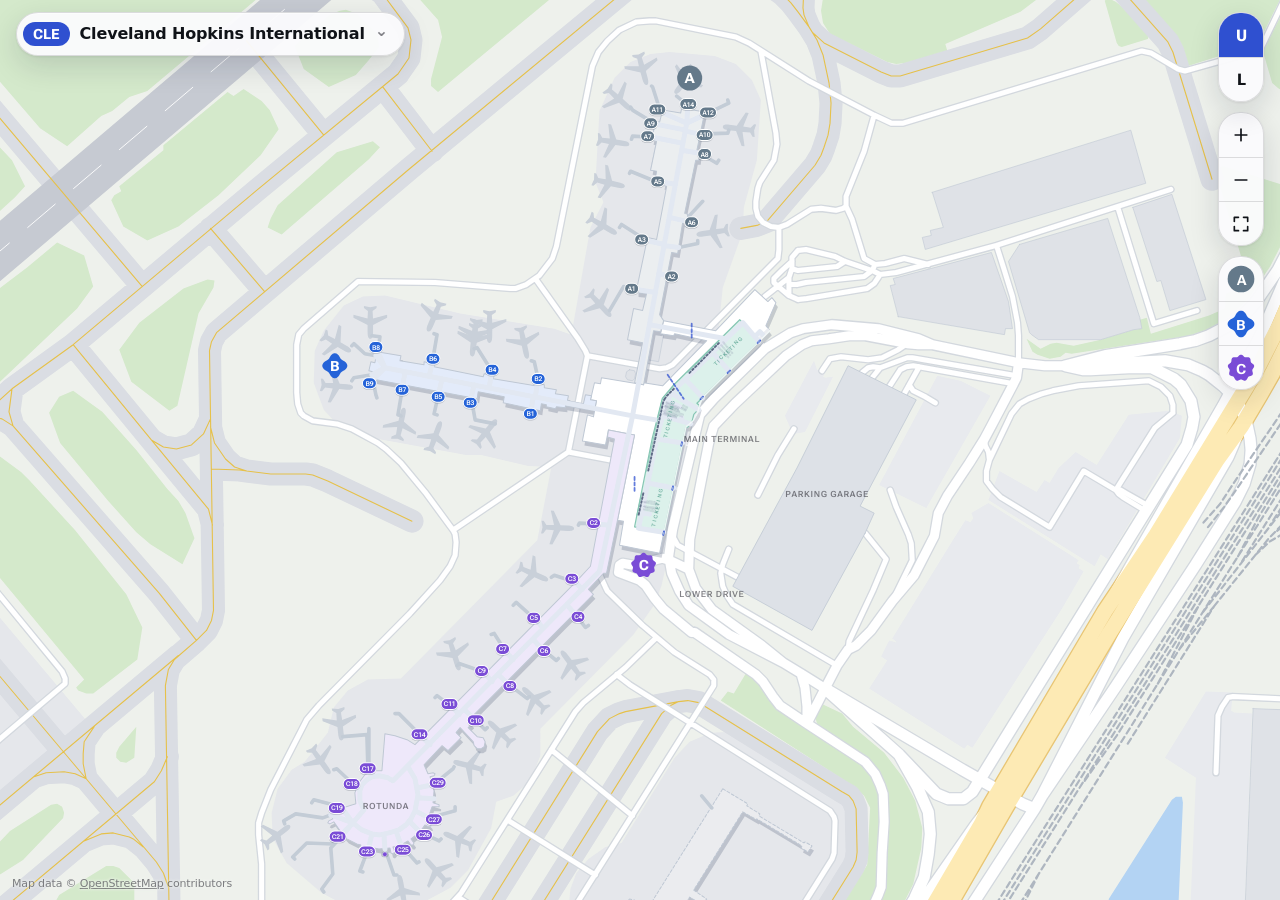
==== index.html @ a236f6bc "Clearway Map: the airport map with gate numbers only Stripped the Clearway app down to the map: base" ====
<!doctype html>
<html lang="en">
<head>
<meta charset="utf-8">
<meta name="viewport" content="width=device-width, initial-scale=1, viewport-fit=cover">
<title>Clearway Map</title>
<link rel="preconnect" href="https://fonts.googleapis.com">
<link rel="preconnect" href="https://fonts.gstatic.com" crossorigin>
<link rel="stylesheet" href="https://fonts.googleapis.com/css2?family=Roboto+Flex:opsz,wdth,wght@8..144,25..151,100..1000&display=swap">
<style>
/* Layout: a full-bleed airport map with floating glass controls. Nothing else. */
:root {
  --map: #eef1ec; --corridor: #e2e8f2; --stairs: #95a1b2; --grass: #d4e9cb; --wood: #c2ddb7; --water: #b3d3f3; --apron-pave: #e5e7eb; --taxi: #dadde3; --taxi-line: #e6c14a; --runway: #c6cad2; --runway-mark: #ffffff; --road-case: #d3d8de; --road-fill: #ffffff; --mway-case: #e8c574; --mway-fill: #fdeab4; --rail: #aeb6c0; --lot: #e8eaee; --other-bldg: #dfe2e7; --term-closed: #ebecef; --bldg: #ffffff; --bldg-edge: #bfc8d4; --road: #d6dce3; --walk: #d3d9e0; --bldg-shadow: rgba(30, 45, 80, .2); --plane: #c9d0d9; --bridge: #c3ccd6; --garage: #dde1e7; --con-tint: .13;
  --hall-up: #dcf1eb; --hall-up-edge: #86c6b4; --hall-up-text: #2f8a74; --hall-lo: #fbefd8; --hall-lo-edge: #e2ba6c; --hall-lo-text: #a8761c; --curb: #eceef2; --zebra: #ffffff; --glass: #8fb6e6; --counter: #5d6b85; --carousel: #d5dbe6; --carousel-belt: #7d8799; --door: #2f50d0;
  --glass: rgba(250, 250, 252, .96); --sheet-bg: #f7f7fa; --glass-hi: rgba(255, 255, 255, .55); --hairline: rgba(60, 60, 67, .16);
  --card: rgba(255, 255, 255, .92); --solid: #fbfbfd; --fill: rgba(118, 118, 128, .12); --fill-2: rgba(118, 118, 128, .2);
  --label: #101318; --label-2: rgba(60, 60, 67, .64); --label-3: rgba(60, 60, 67, .34);
  --shadow: 0 10px 30px rgba(16, 24, 40, .14), 0 1px 3px rgba(16, 24, 40, .08);
  --primary: #2f50d0; --on-primary: #ffffff; --primary-c: #dee3ff; --on-primary-c: #0c1a66;
  --brand: #2f50d0; --on-brand: #ffffff;
  --route: #2f50d0; --route-case: #ffffff;
  --conA: #64798a; --conB: #2563d8; --conC: #7a4cd6;
  --font-display: "Roboto Flex", "Google Sans", Roboto, system-ui, sans-serif;
  --font-text: -apple-system, BlinkMacSystemFont, "SF Pro Text", system-ui, "Roboto Flex", Roboto, "Segoe UI", sans-serif;
  --spring: cubic-bezier(.2, 1.35, .35, 1);
  --spring-slow: cubic-bezier(.25, 1.15, .4, 1);
  --safe-top: var(--sat, env(safe-area-inset-top, 0px));
  --safe-bottom: var(--sab, env(safe-area-inset-bottom, 0px));
  --safe-left: var(--sal, env(safe-area-inset-left, 0px));
  --safe-right: var(--sar, env(safe-area-inset-right, 0px));
  color-scheme: light;
}
@supports (transition-timing-function: linear(0, 1)) {
  :root {
    --spring: linear(0, .013 1%, .053 2.1%, .212 4.6%, .742 11.6%, .95 15%, 1.054 18.6%, 1.104 22.3%, 1.112 24.6%, 1.1 27.4%, 1.034 34.6%, .998 41.2%, .989 46.9%, .996 59.5%, 1.001 72.5%, 1);
    --spring-slow: linear(0, .009 1.4%, .037 2.9%, .146 6%, .53 14.1%, .793 20.5%, .953 26.9%, 1.033 33.3%, 1.059 38.9%, 1.054 44.6%, 1.012 58.3%, .997 72%, 1);
  }
}
@media (prefers-color-scheme: dark) {
  :root:not([data-theme="light"]) {
    --map: #111513; --corridor: #3d4656; --stairs: #7a8696; --grass: #172519; --wood: #1a2b1d; --water: #12263b; --apron-pave: #181b20; --taxi: #20242a; --taxi-line: #8a7323; --runway: #2a2f37; --runway-mark: #575e69; --road-case: #22272e; --road-fill: #2d333b; --mway-case: #4d4024; --mway-fill: #5e5030; --rail: #3f4650; --lot: #1b1f24; --other-bldg: #22262d; --term-closed: #1e2228; --bldg: #2f3540; --bldg-edge: #4a5262; --road: #2a3038; --walk: #3a424d; --bldg-shadow: rgba(0, 0, 0, .55); --plane: #2c333d; --bridge: #434c59; --garage: #1c2026; --con-tint: .2; --hall-up: #1d3833; --hall-up-edge: #3b7768; --hall-up-text: #79c2ae; --hall-lo: #3a3021; --hall-lo-edge: #7d6535; --hall-lo-text: #d4a656; --curb: #2a2f37; --zebra: #8e97a5; --glass: #4f74a8; --counter: #9aa7c0; --carousel: #3a4458; --carousel-belt: #8d97ab; --door: #7d97ff;
    --glass: rgba(34, 34, 38, .95); --sheet-bg: #1d1d21; --glass-hi: rgba(255, 255, 255, .07); --hairline: rgba(84, 84, 88, .55);
    --card: rgba(44, 44, 48, .88); --solid: #242428; --fill: rgba(118, 118, 128, .24); --fill-2: rgba(118, 118, 128, .34);
    --label: #f3f4f8; --label-2: rgba(235, 235, 245, .62); --label-3: rgba(235, 235, 245, .3);
    --shadow: 0 10px 30px rgba(0, 0, 0, .5), 0 1px 3px rgba(0, 0, 0, .4);
    --primary: #a9b8ff; --on-primary: #0f1f6e; --primary-c: #24358c; --on-primary-c: #e0e5ff;
    --brand: #3c5ee6; --on-brand: #ffffff;
    --route: #5b7cff; --route-case: #0c0f13;
    --conA: #93a6b4; --conB: #5f97f2; --conC: #a989ee;
    color-scheme: dark;
  }
}
:root[data-theme="dark"] {
  --map: #111513; --corridor: #3d4656; --stairs: #7a8696; --grass: #172519; --wood: #1a2b1d; --water: #12263b; --apron-pave: #181b20; --taxi: #20242a; --taxi-line: #8a7323; --runway: #2a2f37; --runway-mark: #575e69; --road-case: #22272e; --road-fill: #2d333b; --mway-case: #4d4024; --mway-fill: #5e5030; --rail: #3f4650; --lot: #1b1f24; --other-bldg: #22262d; --term-closed: #1e2228; --bldg: #2f3540; --bldg-edge: #4a5262; --road: #2a3038; --walk: #3a424d; --bldg-shadow: rgba(0, 0, 0, .55); --plane: #2c333d; --bridge: #434c59; --garage: #1c2026; --con-tint: .2; --hall-up: #1d3833; --hall-up-edge: #3b7768; --hall-up-text: #79c2ae; --hall-lo: #3a3021; --hall-lo-edge: #7d6535; --hall-lo-text: #d4a656; --curb: #2a2f37; --zebra: #8e97a5; --glass: #4f74a8; --counter: #9aa7c0; --carousel: #3a4458; --carousel-belt: #8d97ab; --door: #7d97ff;
  --glass: rgba(34, 34, 38, .95); --sheet-bg: #1d1d21; --glass-hi: rgba(255, 255, 255, .07); --hairline: rgba(84, 84, 88, .55);
  --card: rgba(44, 44, 48, .88); --solid: #242428; --fill: rgba(118, 118, 128, .24); --fill-2: rgba(118, 118, 128, .34);
  --label: #f3f4f8; --label-2: rgba(235, 235, 245, .62); --label-3: rgba(235, 235, 245, .3);
  --shadow: 0 10px 30px rgba(0, 0, 0, .5), 0 1px 3px rgba(0, 0, 0, .4);
  --primary: #a9b8ff; --on-primary: #0f1f6e; --primary-c: #24358c; --on-primary-c: #e0e5ff;
  --brand: #3c5ee6; --on-brand: #ffffff;
    --route: #5b7cff; --route-case: #0c0f13;
  --conA: #93a6b4; --conB: #5f97f2; --conC: #a989ee;
  color-scheme: dark;
}


* { box-sizing: border-box; -webkit-tap-highlight-color: transparent; }
[hidden] { display: none !important; }
html, body { height: 100%; }
body {
  margin: 0; overflow: hidden; -webkit-user-select: none; user-select: none; -webkit-touch-callout: none; background: var(--map); color: var(--label);
  font: 16px/1.35 var(--font-text); letter-spacing: -.01em; -webkit-font-smoothing: antialiased;
}
button { font: inherit; color: inherit; letter-spacing: inherit; cursor: pointer; }
:focus-visible { outline: 3px solid var(--primary); outline-offset: 2px; }
.ico { width: 20px; height: 20px; fill: none; stroke: currentColor; stroke-width: 2; stroke-linecap: round; stroke-linejoin: round; flex: none; }
.glass { background: var(--glass); box-shadow: var(--shadow), inset 0 1px 0 var(--glass-hi); border: .5px solid var(--hairline); }

/* ---------- Map ---------- */
#stage { position: fixed; inset: 0; overflow: hidden; touch-action: none; }
#base, #baseFade, svg#map { position: absolute; inset: 0; width: 100%; height: 100%; display: block; }
#baseFade { pointer-events: none; opacity: 0; }
#baseFade.out { animation: floor-fade .32s ease-out both; }
@keyframes floor-fade { from { opacity: 1; } to { opacity: 0; } }
#map.floor-in .mk { animation: mk-in .35s ease-out both; }
@keyframes mk-in { from { opacity: 0; } }
svg#map { overflow: visible; transform-origin: 0 0; will-change: transform; touch-action: none; }
#map .zs { transform-origin: 0 0; scale: var(--zs, 1); rotate: var(--zr, 0deg); }
.apron { fill: none; pointer-events: all; }
#map text { text-rendering: geometricPrecision; }
.area-lbl[data-off] { display: none; }
.map-lbl { font: 650 8.5px var(--font-display); fill: var(--label-2); letter-spacing: .08em; text-transform: uppercase; }
.con-letter { font: 800 14px var(--font-display); font-variation-settings: "wdth" 110; fill: #fff; text-anchor: middle; dominant-baseline: central; pointer-events: none; }
.mk { cursor: pointer; transition: opacity .3s ease; }
.mk .pop { transition: transform .45s var(--spring); transform-box: fill-box; transform-origin: center; }
@media (hover: hover) { #map .mk:hover .pop { transform: scale(1.3); } }
/* gate numbers: a pill in the concourse colour; pills that would overlap shrink to dots until you zoom in */
.gate .pill { stroke: var(--bldg); stroke-width: 1; }
.gate .drop { fill: rgba(20, 30, 50, .22); }
.gate text { font: 700 6.6px var(--font-display); font-variation-settings: "wdth" 85; fill: #fff; text-anchor: middle; dominant-baseline: central; pointer-events: none; transition: opacity .2s; }
.gate[data-dot] .pop { transform: scale(.42); }
.gate[data-dot] text { opacity: 0; }
.gate[data-dot] .pill { x: -5.5px; width: 11px; }
.gate[data-dot="hide"] { opacity: 0 !important; pointer-events: none; }
#map[data-floor="lo"] .gate { opacity: .35; }

/* ---------- Airport name (tap to switch airport) ---------- */
.topbar { position: fixed; z-index: 5; top: calc(var(--safe-top) + 12px); left: calc(var(--safe-left) + 16px); right: calc(var(--safe-right) + 76px); pointer-events: none; }
.topbar > * { pointer-events: auto; }
.ap-btn { display: inline-flex; max-width: 100%; height: 44px; align-items: center; gap: 10px; padding: 0 16px 0 6px; border-radius: 22px; font-weight: 650; }
.ap-btn .ap-code { flex: none; padding: 4px 10px; border-radius: 16px; background: var(--brand); color: var(--on-brand); font: 800 14px var(--font-display); font-variation-settings: "wdth" 110; }
.ap-btn .ap-name { min-width: 0; overflow: hidden; text-overflow: ellipsis; white-space: nowrap; }
.ap-btn::after { flex: none; content: "⌄"; font-weight: 800; color: var(--label-2); margin-top: -6px; }
.ap-btn:active { transform: scale(.97); }
.ap-menu { position: absolute; top: 52px; left: 0; width: min(340px, calc(100vw - 32px)); border-radius: 20px; padding: 6px 0; background: var(--solid); transform-origin: 40px 0; }
.ap-menu button { display: grid; grid-template-columns: 44px 1fr auto; gap: 12px; align-items: center; width: 100%; padding: 10px 16px; border: 0; background: none; text-align: left; }
.ap-menu button:hover, .ap-menu button:focus-visible { background: var(--fill); }
.ap-menu .code { font: 800 17px var(--font-display); font-variation-settings: "wdth" 110; color: var(--primary); }
.ap-menu .s { display: block; font-size: 13px; color: var(--label-2); }

/* ---------- Popovers ---------- */
.layers, .ap-menu { animation: pop-in .42s var(--spring) both; }
.leaving { animation: pop-out .16s ease-in both !important; pointer-events: none; }
@keyframes pop-in { from { opacity: 0; transform: scale(.9) translateY(-6px); } }
@keyframes pop-out { to { opacity: 0; transform: scale(.96) translateY(-4px); } }
.layers button, .ap-menu button { animation: row-in .38s var(--spring-slow) both; animation-delay: calc(var(--n, 0) * 22ms); }
@keyframes row-in { from { opacity: 0; transform: translateY(-5px); } }
.layers { position: fixed; z-index: 6; right: calc(var(--safe-right) + 72px); width: min(270px, calc(100% - 104px)); border-radius: 20px; padding: 6px 0; background: var(--solid); transform-origin: calc(100% + 30px) 22px; }
.layers .lh { padding: 8px 16px 4px; font-size: 13px; font-weight: 600; color: var(--label-2); }
.layers button { display: flex; align-items: center; gap: 12px; width: 100%; padding: 8px 16px; border: 0; background: none; text-align: left; font-weight: 600; }
.layers button:hover { background: var(--fill); }
.con-menu { max-height: 70vh; overflow: auto; }
.con-menu button .badge { width: 26px; height: 26px; }
.con-menu button .s { margin-left: auto; font-size: 13px; font-weight: 500; color: var(--label-2); }
.badge text { font: 800 11px var(--font-display); fill: #fff; text-anchor: middle; dominant-baseline: central; }
#conBtn .ico { width: 22px; height: 22px; }
@media (pointer: coarse) { .fine-only { display: none !important; } }

/* ---------- Floors ---------- */
.floor { position: relative; }
.floor::before { content: ""; position: absolute; left: 0; right: 0; top: 0; height: 44px; background: var(--brand);
  transform: translateY(calc(var(--i, 0) * 100%)); transition: transform .45s var(--spring); }
.floor button { position: relative; font: 800 16px var(--font-display); color: var(--label-2); transition: color .25s, transform .35s var(--spring); }
.floor button[aria-pressed="true"] { color: var(--on-brand); }
.floor button:active { transform: scale(.88); }
.toast-bar { position: fixed; z-index: 5; left: 50%; translate: -50% 0; top: calc(var(--safe-top) + 64px); max-width: calc(100% - 32px); padding: 10px 16px; border-radius: 18px; font-size: 14px; font-weight: 600; animation: pop-in .42s var(--spring) both; transform-origin: 50% 0; }

/* ---------- Scale bar (shows while zooming) ---------- */
.scalebar {
  position: fixed; z-index: 4; left: calc(var(--safe-left) + 18px); bottom: calc(var(--safe-bottom) + 34px);
  display: flex; flex-direction: column; gap: 2px; pointer-events: none;
  font: 700 11px var(--font-text); color: var(--label); opacity: 0; transition: opacity .35s ease;
  text-shadow: 0 0 3px var(--map), 0 0 3px var(--map);
}
.scalebar.show { opacity: 1; transition-duration: .1s; }
.scalebar .bar { height: 5px; border: 2px solid var(--label); border-top: 0; border-radius: 0 0 2px 2px; box-shadow: 0 1px 0 var(--map); transition: width .15s; }
.attrib { position: fixed; z-index: 4; left: calc(var(--safe-left) + 12px); bottom: calc(var(--safe-bottom) + 8px); margin: 0; font-size: 11px; color: var(--label-2); text-shadow: 0 0 3px var(--map), 0 0 3px var(--map); }
.attrib a { color: inherit; }

/* ---------- Map controls (right capsules) ---------- */
.controls { position: fixed; z-index: 4; right: calc(var(--safe-right) + 16px); top: calc(var(--safe-top) + 12px); display: flex; flex-direction: column; gap: 10px; }
.cap { display: flex; flex-direction: column; border-radius: 22px; overflow: hidden; }
.cap button { width: 44px; height: 44px; border: 0; background: none; display: grid; place-items: center; color: var(--label); transition: transform .35s var(--spring); }
.cap button:active { transform: scale(.86); }
.cap button + button { border-top: .5px solid var(--hairline); }
.cap .shape-btn svg { width: 28px; height: 28px; }
/* compass: appears once the map is turned; tap to put north back up */
.compass { position: absolute; top: 0; right: calc(100% + 10px); width: 44px; height: 44px; border-radius: 50%; padding: 0;
  display: grid; place-items: center; color: var(--label); transition: transform .35s var(--spring); }
.compass:not([hidden]):not(.leaving) { animation: compass-in .5s var(--spring) both; }
@keyframes compass-in { from { opacity: 0; transform: scale(.5) rotate(-40deg); } }
.compass:active { transform: scale(.86); }
.compass svg { width: 40px; height: 40px; overflow: visible; }
.compass .ticks { stroke: var(--label-3); stroke-width: 1.3; stroke-linecap: round; }
.compass .tip { fill: #e5484d; }
.compass .n { fill: #e5484d; font: 800 13.5px/1 var(--font-display); text-anchor: middle; dominant-baseline: middle; }
.compass .s { fill: var(--label-3); }
@media (prefers-reduced-motion: reduce) {
  *, *::before, *::after { transition-duration: .01ms !important; animation: none !important; }
}
</style>
</head>
<body>
<svg width="0" height="0" style="position:absolute" aria-hidden="true">
  <symbol id="i-plus" viewBox="0 0 24 24"><path d="M12 5v14M5 12h14"/></symbol>
  <symbol id="i-minus" viewBox="0 0 24 24"><path d="M5 12h14"/></symbol>
  <symbol id="i-fit" viewBox="0 0 24 24"><path d="M4 9V4h5M20 9V4h-5M4 15v5h5M20 15v5h-5"/></symbol>
  <symbol id="i-check" viewBox="0 0 24 24"><path d="M5 12.5l4.5 4.5L19 7.5"/></symbol>
  <symbol id="i-gate" viewBox="0 0 24 24"><path d="M3 15.5l8-2.5V6a1.5 1.5 0 0 1 3 0v7l8 2.5M11 13v5l-2.5 2h7L13 18v-5"/></symbol>
</svg>

<div id="stage">
<canvas id="base" aria-hidden="true"></canvas>
<canvas id="baseFade" aria-hidden="true"></canvas>
<svg id="map" role="img" aria-label="Airport map">
  <g id="world">
    <rect x="-3000" y="-3000" width="7000" height="7000" class="apron"/>
  </g>
</svg>
</div>

<div class="topbar">
  <button class="ap-btn glass" id="apBtn" aria-haspopup="menu" aria-expanded="false"><span class="ap-code" id="apCode"></span><span class="ap-name" id="apName"></span></button>
  <div class="ap-menu glass" id="apMenu" role="menu" hidden></div>
</div>
<div class="toast-bar glass" id="toast" role="status" aria-live="polite" hidden></div>
<div class="scalebar" id="scalebar" aria-hidden="true"><span class="txt"></span><span class="bar"></span></div>
<p class="attrib">Map data © <a href="https://www.openstreetmap.org/copyright" target="_blank" rel="noopener">OpenStreetMap</a> contributors</p>

<div class="controls">
  <button id="compass" class="compass glass" aria-label="Turn the map north up" hidden><svg viewBox="-22 -22 44 44" aria-hidden="true"><g class="dial"><g class="ticks"><path d="M8.50 -14.72L7.30 -12.64"/><path d="M14.72 -8.50L12.64 -7.30"/><path d="M17.00 -0.00L13.80 -0.00"/><path d="M14.72 8.50L12.64 7.30"/><path d="M8.50 14.72L7.30 12.64"/><path d="M0.00 17.00L0.00 13.80"/><path d="M-8.50 14.72L-7.30 12.64"/><path d="M-14.72 8.50L-12.64 7.30"/><path d="M-17.00 0.00L-13.80 0.00"/><path d="M-14.72 -8.50L-12.64 -7.30"/><path d="M-8.50 -14.72L-7.30 -12.64"/></g><path class="tip" d="M0 -20.6L3.4 -15.2H-3.4Z"/><text class="n" y="-2.6">N</text><path class="s" d="M0 20.6L3.4 15.2H-3.4Z"/></g></svg></button>
  <div class="cap glass floor" id="floorCap" role="group" aria-label="Floor">
    <button data-floor="up" aria-pressed="true">U</button>
    <button data-floor="lo" aria-pressed="false">L</button>
  </div>
  <div class="cap glass">
    <button id="zin" class="fine-only" aria-label="Zoom in"><svg class="ico"><use href="#i-plus"/></svg></button>
    <button id="zout" class="fine-only" aria-label="Zoom out"><svg class="ico"><use href="#i-minus"/></svg></button>
    <button id="zfit" aria-label="Show whole airport"><svg class="ico"><use href="#i-fit"/></svg></button>
  </div>
  <div class="cap glass" id="conCap"></div>
</div>
<div class="layers glass con-menu" id="conMenu" role="menu" aria-label="Concourses" hidden></div>

<script>
(() => {
const $ = s => document.querySelector(s);
const NS = 'http://www.w3.org/2000/svg';
// Airport packs register themselves here (see airports/*/airport.js); the last one picked is remembered
const AIRPORTS = {};
const ACTIVE_AIRPORT = (() => { try { return localStorage.getItem('cw.airport') || 'CLE'; } catch (e) { return 'CLE'; } })();
/* ---- airport: atl (map data © OpenStreetMap contributors, ODbL) ---- */
const BASEMAP_ATL = {"grass":"M-1326 -764L-1279 -766L-1129 -768L-1085 -766L-1031 -786L-1018 -786L-1013 -776L-998 -710L-1109 -708L-1109 -640L-1000 -642L-1000 -554L-1008 -532L-1025 -522L-1137 -505L-1156 -504L-1190 -522L-1213 -539L-1238 -560L-1255 -572L-1278 -580L-1338 -583L-1380 -589L-1393 -600L-1417 -640L-1420 -695L-1387 -747L-1376 -754L-1363 -759L-1339 -758L-1326 -764ZM-1255 563L-1197 563L-1185 570L-1183 580L-1184 615L-1192 626L-1208 631L-1275 629L-1288 624L-1296 608L-1293 591L-1287 580L-1278 572L-1255 563ZM-1217 504L-1228 489L-1240 482L-1255 480L-1272 482L-1284 495L-1295 511L-1266 515L-1214 516L-1217 504ZM-1549 476L-1364 475L-1348 484L-1345 490L-1349 500L-1366 507L-1412 516L-1545 516L-1565 506L-1568 486L-1559 479L-1549 476ZM-1638 475L-1777 475L-1783 478L-1788 483L-1791 490L-1792 497L-1790 502L-1787 508L-1783 512L-1774 515L-1666 516L-1637 515L-1631 513L-1625 510L-1621 506L-1618 496L-1619 488L-1623 481L-1628 478L-1638 475ZM-1812 572L-1708 561L-1648 568L-1626 577L-1617 596L-1617 615L-1636 626L-1665 631L-1819 629L-1835 622L-1836 592L-1828 581L-1812 572ZM-1541 565L-1380 563L-1357 575L-1343 597L-1343 609L-1356 621L-1366 628L-1536 630L-1558 623L-1563 607L-1565 589L-1561 579L-1541 565ZM-1291 -512L-1299 -520L-1372 -519L-1388 -520L-1403 -524L-1417 -529L-1436 -542L-1449 -560L-1483 -621L-1495 -659L-1496 -676L-1495 -694L-1491 -712L-1480 -737L-1424 -832L-1381 -888L-1327 -994L-1306 -1023L-1109 -1152L-1074 -1164L-893 -1222L-874 -1226L-631 -1243L-616 -1240L-594 -1230L-576 -1216L-550 -1177L-537 -1167L-511 -1155L-426 -1152L-423 -1148L-425 -1139L-435 -1131L-456 -1126L-495 -1126L-534 -1136L-556 -1153L-594 -1175L-627 -1184L-644 -1186L-933 -1184L-965 -1176L-999 -1159L-1033 -1126L-1051 -1093L-1059 -1065L-1060 -1011L-1170 -1011L-1172 -945L-1058 -945L-1059 -851L-1061 -841L-1078 -829L-1099 -821L-1159 -813L-1191 -812L-1352 -812L-1391 -807L-1409 -798L-1426 -781L-1462 -730L-1470 -711L-1473 -690L-1472 -643L-1464 -620L-1442 -584L-1420 -553L-1406 -544L-1386 -537L-1299 -530L-1288 -527L-1284 -521L-1281 -514L-1291 -512ZM-1889 701L-2001 701L-2001 626L-1890 625L-1890 496L-1892 491L-1895 489L-1903 488L-1949 494L-2011 510L-2036 515L-2049 516L-2248 516L-2295 521L-2303 526L-2307 529L-2309 534L-2310 538L-2314 574L-2315 741L-2308 790L-2304 796L-2298 800L-2293 802L-2255 805L-2157 804L-1994 763L-1969 762L-1939 764L-1924 763L-1906 760L-1896 757L-1891 750L-1890 746L-1889 701ZM-2123 877L-2122 875L-2121 858L-2125 844L-2128 842L-2157 848L-2297 849L-2306 848L-2324 840L-2334 833L-2347 819L-2356 799L-2357 790L-2358 544L-2355 522L-2347 504L-2340 495L-2325 483L-2315 478L-2293 473L-2041 472L-1861 430L-1817 424L-1776 425L-1765 405L-1810 405L-1835 408L-2014 450L-2034 453L-2080 457L-2172 457L-2199 456L-2290 456L-2304 457L-2315 460L-2334 468L-2342 474L-2356 487L-2370 509L-2374 523L-2376 539L-2376 783L-2374 801L-2371 812L-2368 820L-2362 831L-2355 841L-2347 849L-2337 856L-2326 862L-2313 867L-2302 869L-2222 877L-2199 886L-2186 898L-2176 890L-2158 878L-2143 875L-2123 877ZM-1776 425L-1765 405L-1294 406L-1281 404L-1285 411L-1296 420L-1313 424L-1776 425ZM-1496 -619L-1505 -652L-1507 -660L-1507 -680L-1509 -684L-1513 -685L-1540 -686L-1544 -687L-1549 -689L-1552 -693L-1555 -702L-1561 -730L-1562 -748L-1561 -763L-1555 -779L-1550 -783L-1541 -787L-1534 -787L-1524 -783L-1483 -761L-1480 -761L-1465 -784L-1465 -791L-1466 -793L-1470 -796L-1476 -795L-1479 -790L-1479 -782L-1482 -781L-1485 -802L-1480 -803L-1478 -799L-1469 -800L-1463 -798L-1459 -798L-1386 -924L-1366 -953L-1358 -963L-1333 -1005L-1318 -1024L-1299 -1042L-1121 -1157L-1123 -1162L-1160 -1144L-1163 -1142L-1163 -1141L-1206 -1116L-1296 -1054L-1453 -958L-1483 -934L-1499 -918L-1527 -882L-1544 -855L-1555 -830L-1567 -790L-1571 -761L-1571 -737L-1569 -722L-1561 -693L-1551 -670L-1539 -649L-1505 -610L-1504 -612L-1505 -613L-1496 -619ZM-846 -640L-897 -550L-906 -548L-927 -550L-936 -556L-948 -573L-949 -591L-945 -616L-941 -628L-932 -636L-923 -639L-912 -640L-846 -640ZM-772 -640L-440 -639L-434 -637L-436 -632L-550 -568L-574 -558L-607 -551L-640 -548L-784 -547L-795 -551L-804 -560L-812 -572L-814 -583L-807 -600L-786 -635L-778 -639L-772 -640ZM-827 -405L-698 -404L-678 -395L-672 -390L-667 -379L-722 -377L-849 -377L-848 -383L-845 -388L-839 -395L-827 -405ZM-580 -457L-333 -457L-329 -463L-332 -471L-347 -493L-356 -495L-552 -496L-559 -494L-576 -483L-581 -474L-582 -469L-580 -457ZM-521 -405L-392 -405L-382 -402L-360 -383L-362 -377L-535 -378L-545 -381L-535 -396L-521 -405ZM-969 398L-1157 395L-1150 407L-1142 417L-1131 421L-1000 424L-988 418L-969 398ZM-851 395L-665 397L-674 411L-689 421L-709 426L-821 425L-838 420L-845 408L-851 395ZM-883 476L-689 476L-653 481L-644 488L-640 494L-645 504L-653 507L-737 516L-831 517L-875 509L-886 494L-883 476ZM-1161 474L-950 474L-942 476L-942 485L-943 493L-950 508L-960 513L-977 518L-1117 515L-1148 508L-1168 485L-1161 474ZM-745 562L-624 565L-542 575L-535 582L-526 617L-533 627L-736 631L-751 615L-755 599L-757 579L-745 562ZM-1116 566L-815 566L-810 567L-806 571L-801 578L-800 613L-804 621L-813 625L-1123 625L-1133 621L-1138 612L-1138 579L-1134 572L-1130 568L-1116 566ZM-545 396L-367 394L-365 399L-373 412L-381 418L-391 421L-464 423L-507 423L-526 421L-535 416L-542 408L-545 396ZM-569 485L-564 483L-554 483L-545 484L-539 488L-535 494L-536 501L-540 505L-548 507L-560 507L-568 505L-572 502L-575 496L-573 489L-569 485ZM-1049 -464L-1016 -459L-1012 -457L-1010 -454L-1012 -450L-1049 -432L-1096 -425L-1137 -431L-1140 -432L-1142 -434L-1142 -436L-1140 -439L-1103 -456L-1062 -463L-1049 -464ZM-1136 -365L-1073 -365L-1051 -369L-1013 -374L-986 -376L-988 -379L-992 -383L-1005 -386L-1121 -369L-1132 -367L-1136 -365ZM-770 -495L-688 -495L-663 -492L-647 -487L-643 -484L-637 -475L-635 -459L-637 -456L-640 -455L-814 -456L-854 -470L-858 -474L-856 -479L-810 -495L-770 -495ZM-121 -638L-196 -640L-263 -637L-297 -630L-343 -616L-383 -600L-413 -584L-421 -577L-423 -565L-420 -556L-411 -549L-402 -546L-121 -547L-87 -560L-82 -566L-84 -580L-103 -625L-111 -635L-121 -638ZM-38 -639L161 -639L173 -638L175 -635L173 -632L69 -571L27 -556L4 -552L0 -553L-8 -559L-21 -578L-45 -625L-49 -635L-46 -638L-38 -639ZM-246 -496L-93 -497L-72 -493L-57 -489L-39 -481L-39 -473L-47 -468L-66 -461L-82 -459L-275 -457L-277 -465L-275 -474L-265 -489L-246 -496ZM-243 -376L-60 -375L-60 -381L-64 -389L-78 -402L-90 -406L-212 -405L-221 -404L-230 -400L-240 -384L-243 -376ZM94 -495L330 -495L353 -491L360 -489L367 -485L369 -481L367 -476L358 -473L284 -463L151 -462L151 -465L145 -465L145 -463L101 -465L101 -468L94 -469L94 -466L81 -468L62 -472L47 -479L46 -481L47 -482L58 -488L80 -493L94 -495ZM371 -635L375 -628L376 -612L376 -565L374 -558L371 -554L362 -549L357 -548L202 -549L196 -551L192 -554L186 -562L186 -573L192 -582L216 -596L250 -611L270 -618L319 -632L358 -639L366 -638L371 -635ZM-420 476L-340 476L-329 479L-329 495L-340 509L-348 515L-361 519L-398 519L-457 509L-464 504L-467 496L-464 488L-461 485L-420 476ZM-60 395L-242 394L-238 408L-232 415L-221 422L-207 424L-82 423L-65 408L-61 401L-60 395ZM-270 474L-28 476L-22 484L-27 496L-40 513L-58 517L-252 517L-268 507L-274 493L-270 474ZM-124 567L-116 570L-104 582L-98 597L-97 605L-98 612L-102 619L-107 624L-169 624L-213 614L-234 608L-266 596L-305 572L-307 568L-305 565L-124 567ZM-15 565L224 561L216 571L144 602L42 624L-4 630L-32 629L-43 616L-46 593L-34 578L-15 565ZM233 624L454 624L460 622L465 616L467 606L467 600L466 595L460 581L451 572L444 567L425 565L408 565L363 568L339 571L310 581L233 624ZM33 488L46 486L252 486L261 487L283 492L294 496L295 499L292 506L289 508L224 517L51 517L45 514L34 503L28 492L29 490L33 488ZM65 415L298 415L294 424L291 427L286 429L262 433L244 434L129 435L75 429L69 423L65 415ZM-447 572L-415 570L-403 571L-317 623L-455 629L-470 620L-472 607L-466 583L-460 574L-447 572ZM72 -398L77 -409L159 -417L361 -419L375 -418L439 -411L441 -407L444 -391L444 -259L443 -244L437 -247L434 -253L427 -301L427 -392L276 -392L265 -398L252 -400L78 -399L77 -398L72 -398ZM450 -640L466 -629L468 -614L468 -565L462 -555L449 -547L441 -550L430 -558L429 -625L434 -633L440 -639L450 -640ZM538 -640L916 -638L980 -629L1059 -604L1099 -580L1100 -567L1087 -554L976 -543L598 -548L561 -552L537 -566L524 -593L519 -618L523 -635L538 -640ZM1058 -490L1070 -495L1092 -500L1762 -496L1796 -488L1808 -479L1796 -463L1796 -446L1119 -445L1118 -454L1087 -458L1081 -460L1062 -479L1058 -486L1058 -490ZM623 -467L615 -467L609 -461L606 -450L603 -419L601 -305L598 -273L585 -228L547 -181L524 -156L517 -134L514 -56L515 -28L514 91L517 110L532 114L539 114L537 16L522 13L525 -6L530 -10L528 -28L542 -66L538 -133L580 -194L616 -217L630 -232L633 -299L631 -465L623 -467ZM880 566L669 565L659 587L685 628L888 629L903 617L906 600L898 579L880 566ZM401 486L429 487L460 494L464 497L465 499L462 504L456 508L431 516L393 517L372 509L364 505L361 502L361 499L367 494L401 486ZM554 568L574 567L579 567L585 571L609 611L609 616L604 622L602 624L566 624L563 622L550 602L543 587L542 580L544 573L549 569L554 568ZM984 568L1030 568L1042 571L1051 578L1056 589L1059 600L1060 611L1058 617L1052 624L1029 629L966 627L960 624L958 614L959 595L961 585L969 577L975 572L984 568ZM659 483L789 485L845 492L872 497L846 508L793 517L686 515L667 509L644 490L659 483ZM982 491L1031 484L1227 484L1316 497L1305 506L1251 515L1030 519L953 500L982 491ZM524 384L547 384L550 386L550 399L544 423L543 425L539 426L534 424L531 421L524 384ZM839 412L614 412L615 416L620 423L630 425L693 432L716 434L748 433L818 426L837 421L839 418L839 412ZM457 -76L456 -98L462 -91L464 -76L457 -76ZM465 -55L467 48L464 48L464 56L467 56L465 94L457 90L458 -53L456 -54L465 -55ZM359 412L361 422L363 425L368 429L398 433L414 434L428 433L458 429L462 426L467 421L468 413L463 413L463 412L359 412ZM371 396L377 400L445 400L454 389L470 390L469 402L464 403L375 404L368 398L368 396L371 396Z","wood":"M-1960 -417L-1942 -412L-1914 -408L-1901 -404L-1905 -393L-1919 -378L-1929 -364L-1935 -364L-1950 -395L-1963 -411L-1960 -417ZM-2011 -467L-1933 -567L-1921 -578L-1902 -586L-1876 -587L-1853 -583L-1839 -574L-1824 -558L-1816 -534L-1815 -507L-1823 -488L-1842 -465L-1864 -449L-1889 -444L-1920 -441L-1941 -441L-2011 -467ZM-1420 125L-1406 113L-1401 117L-1394 127L-1389 140L-1388 153L-1389 157L-1390 158L-1394 157L-1396 150L-1404 139L-1408 134L-1420 125ZM-1667 -782L-1643 -789L-1614 -788L-1599 -784L-1596 -771L-1610 -712L-1628 -628L-1638 -623L-1648 -629L-1660 -649L-1667 -693L-1670 -763L-1667 -782ZM-1840 -419L-1815 -451L-1787 -483L-1774 -494L-1763 -494L-1759 -487L-1761 -481L-1793 -440L-1830 -396L-1837 -389L-1847 -395L-1840 -419Z","water":"M804 -436L803 -429L801 -426L796 -423L792 -422L786 -425L782 -430L781 -433L783 -440L786 -443L791 -445L796 -445L800 -443L804 -436ZM827 -436L832 -432L833 -429L832 -422L827 -418L820 -418L815 -422L813 -424L814 -431L815 -434L821 -437L827 -436ZM824 -414L830 -411L832 -408L833 -402L829 -396L823 -394L817 -396L814 -399L813 -405L814 -408L818 -412L824 -414ZM757 -387L761 -380L758 -372L751 -368L746 -368L741 -371L738 -375L737 -380L739 -385L741 -388L746 -390L749 -391L753 -390L757 -387ZM838 -395L843 -390L842 -383L837 -379L831 -380L827 -385L828 -391L834 -395L838 -395ZM839 -370L843 -368L845 -363L843 -358L837 -357L834 -359L832 -365L835 -369L839 -370ZM842 -354L845 -351L844 -345L841 -343L835 -343L832 -348L833 -352L838 -355L842 -354ZM853 -431L858 -427L859 -425L858 -419L854 -415L849 -415L844 -418L842 -422L843 -425L846 -429L848 -431L853 -431ZM843 -446L848 -443L849 -439L849 -436L846 -431L840 -430L835 -432L833 -436L833 -439L834 -442L837 -445L843 -446ZM865 -444L869 -440L868 -435L867 -432L861 -430L855 -432L852 -437L853 -442L858 -446L862 -446L865 -444Z","apron":"M-1068 -344L-1067 -366L-1073 -365L-1136 -365L-1136 -356L-1220 -355L-1219 -429L-1226 -474L-1263 -473L-1278 -475L-1315 -497L-1332 -503L-1395 -504L-1470 -523L-1470 -483L-1473 -455L-1473 -427L-1473 -415L-1470 -409L-1461 -405L-1423 -405L-1402 -401L-1402 -405L-1355 -405L-1355 -122L-1353 -121L-1353 -26L-1328 -26L-1328 -17L-1307 -17L-1307 -4L-1320 -4L-1331 -1L-1345 15L-1353 15L-1353 376L-1366 376L-1366 379L-1376 379L-1375 385L-1373 388L-1367 393L-1360 396L-1295 395L-1281 404L-1242 403L-1220 400L-1201 395L-1186 394L-1087 396L-1087 351L-1078 351L-1078 16L-1081 15L-1081 1L-1112 -1L-1120 -8L-1120 -27L-1112 -34L-1101 -34L-1101 -38L-1093 -38L-1093 -52L-1081 -52L-1081 -54L-1078 -54L-1078 -191L-1086 -191L-1086 -205L-1078 -205L-1078 -344L-1068 -344ZM-1050 -322L-1059 -322L-1059 -344L-1068 -344L-1067 -366L-1051 -369L-1004 -375L-991 -376L-986 -376L-986 -374L-849 -374L-849 -377L-760 -377L-760 -345L-775 -345L-775 -223L-782 -222L-782 -173L-775 -173L-775 -113L-783 -113L-782 -85L-775 -85L-775 -58L-788 -58L-788 -30L-784 -30L-788 -28L-775 -28L-775 -24L-790 -23L-790 -18L-808 -19L-817 -7L-817 6L-808 18L-775 18L-775 159L-784 158L-784 167L-775 167L-775 198L-782 198L-782 213L-775 213L-775 330L-766 330L-766 351L-775 351L-776 352L-776 359L-758 359L-758 396L-851 395L-851 393L-973 393L-973 398L-1031 397L-1032 351L-1050 351L-1051 147L-1050 147L-1050 153L-1042 153L-1042 145L-1051 145L-1052 -6L-1016 -6L-1008 -14L-1008 -31L-1016 -38L-1028 -38L-1028 -35L-1029 -35L-1029 -36L-1050 -36L-1050 -322ZM-758 359L-758 396L-665 397L-662 393L-559 393L-545 396L-454 395L-454 322L-469 322L-469 59L-472 59L-471 44L-469 44L-469 28L-477 28L-477 5L-469 5L-469 -6L-511 -6L-513 -10L-516 -10L-523 -23L-508 -26L-508 -31L-496 -33L-496 -36L-484 -39L-484 -40L-479 -40L-479 -73L-469 -73L-469 -127L-474 -127L-474 -134L-476 -134L-476 -162L-469 -162L-469 -256L-479 -264L-479 -286L-470 -293L-460 -293L-460 -297L-457 -301L-457 -303L-455 -303L-455 -378L-546 -378L-547 -375L-666 -375L-667 -379L-760 -377L-760 -345L-747 -344L-747 -242L-740 -242L-740 -228L-747 -228L-747 -172L-740 -172L-740 -133L-747 -133L-747 -89L-740 -89L-740 -75L-747 -75L-747 -56L-743 -58L-731 -58L-731 -30L-743 -30L-741 -27L-747 -27L-747 -16L-711 -16L-705 -10L-705 7L-716 20L-747 20L-747 23L-745 23L-745 25L-745 38L-747 38L-747 351L-742 351L-742 358L-758 359ZM-455 -303L-455 -378L-362 -377L-362 -375L-244 -375L-243 -376L-151 -376L-149 -301L-160 -301L-160 -226L-163 -226L-163 -212L-160 -213L-160 -163L-161 -66L-163 -66L-163 -52L-161 -52L-161 -44L-166 -44L-166 -38L-169 -38L-180 -33L-180 -31L-201 -31L-201 -16L-203 -16L-203 -6L-192 -6L-192 1L-176 8L-176 11L-163 11L-163 15L-160 15L-161 166L-165 166L-165 220L-160 220L-160 244L-165 244L-165 270L-160 270L-161 337L-150 337L-151 394L-352 393L-454 395L-454 322L-441 322L-440 314L-441 9L-434 9L-431 6L-431 -5L-437 -5L-437 -3L-441 -3L-441 -10L-397 -11L-394 -15L-392 -15L-383 -31L-420 -39L-420 -44L-441 -44L-441 -88L-433 -88L-433 -104L-441 -104L-441 -138L-434 -138L-434 -169L-436 -169L-436 -186L-441 -186L-441 -227L-439 -227L-439 -242L-441 -242L-441 -257L-432 -264L-432 -285L-441 -293L-451 -293L-450 -297L-454 -300L-454 -303L-455 -303ZM-149 -301L-151 -376L62 -375L62 -393L78 -393L78 -399L189 -400L189 -341L164 -341L164 -47L156 -47L156 -38L148 -38L125 -25L125 -20L85 -20L85 31L125 31L125 36L148 52L164 52L164 382L181 382L181 415L65 415L65 414L54 414L54 411L32 409L-34 393L-59 393L-60 395L-151 394L-150 337L-141 337L-141 272L-136 272L-136 241L-141 241L-141 191L-139 191L-138 176L-141 176L-141 88L-136 88L-136 54L-141 54L-141 14L-135 14L-135 1L-131 1L-131 10L-124 10L-124 2L-105 -12L-99 -12L-98 -16L-102 -16L-102 -26L-110 -26L-110 -31L-118 -31L-118 -37L-131 -37L-131 -40L-135 -40L-135 -44L-141 -44L-141 -137L-137 -137L-137 -146L-141 -146L-141 -281L-136 -280L-136 -301L-149 -301ZM440 24L393 24L393 26L383 26L383 24L334 24L334 27L324 27L325 24L312 24L312 45L250 45L250 55L235 55L235 118L199 118L198 382L181 382L181 415L298 415L298 411L347 411L359 412L368 396L371 396L377 400L445 400L445 98L449 87L445 80L445 24L440 24ZM234 -115L201 -116L198 -341L189 -341L189 -400L258 -399L265 -398L276 -392L427 -392L427 -301L434 -253L437 -247L443 -244L443 -110L446 -110L445 -30L435 -30L435 -35L427 -35L427 -13L415 -13L415 -10L385 -11L385 -13L377 -13L377 -11L312 -11L312 -31L273 -31L273 -37L265 -37L265 -31L250 -31L250 -41L234 -41L234 -115ZM692 22L708 20L707 -48L669 -48L662 -55L586 -55L559 -29L550 -29L550 53L547 54L545 166L538 202L538 384L547 384L550 386L550 399L547 410L603 410L614 412L690 412L689 402L729 402L729 357L721 357L721 351L718 351L718 347L708 347L708 69L692 60L692 22ZM1959 -446L1959 -257L1794 -257L1782 -249L1782 -194L1731 -194L1731 -316L1239 -317L1197 -319L1197 -348L1015 -348L1023 -448L1119 -445L1959 -446ZM898 65L898 59L830 59L830 74L809 74L808 82L807 85L804 85L805 92L797 114L793 114L793 120L788 120L788 127L781 127L781 158L770 158L770 165L758 165L758 195L755 195L756 226L745 226L744 241L746 241L744 347L737 347L737 357L729 357L729 412L839 412L840 410L982 410L983 194L977 164L976 59L942 59L942 61L939 61L939 65L898 65Z","taxiway":"M1879 592L1878 580L1876 574L1871 567L1861 555L1851 548L1845 544L1835 541L1824 541L-1803 541L-1811 541L-1825 545L-1831 548L-1845 559L-1856 574L-1859 581L-1862 593L-1864 606L-1862 613L-1856 630L-1844 646L-1836 653L-1823 662M-1549 449L-1560 451L-1572 457L-1582 466L-1589 477L-1592 484L-1592 493L-1592 541M-1319 541L-1319 725L-1317 737L-1313 748L-1309 755L-1296 772L-1288 777L-1278 781L-1262 784M-1592 541L-1592 607L-1587 626L-1582 635L-1574 646L-1561 654L-1540 662M-1196 -500L-1270 -550L-1282 -556L-1292 -558L-1380 -559L-1393 -562L-1407 -571L-1414 -580L-1444 -630L-1450 -644L-1452 -660L-1452 -690L-1450 -705L-1445 -717L-1407 -770L-1394 -781L-1382 -787L-1370 -789L-1361 -790L-1099 -791L-1076 -798L-1061 -805L-1047 -816L-1028 -835L-1016 -844M-1780 541L-1788 540L-1796 536L-1810 522L-1814 517L-1818 505L-1818 489L-1813 473L-1806 463L-1801 459L-1790 452L-1776 449M-1372 541L-1360 538L-1352 536L-1341 530L-1333 523L-1323 510L-1312 483L-1304 470L-1294 460L-1279 452L-1267 449L-1245 450L-1234 452L-1218 460L-1202 474M-1247 403L-1248 417L-1251 424L-1255 431L-1263 440L-1270 445L-1286 449M-1592 501L-1593 506L-1596 516L-1605 527L-1616 535L-1633 541M-1592 501L-1587 517L-1577 529L-1565 537L-1550 540M-1643 541L-1635 543L-1622 549L-1618 552L-1607 563L-1601 571L-1595 582L-1592 597M-1535 541L-1546 542L-1557 546L-1568 552L-1575 558L-1582 567L-1588 579L-1592 597M-1366 541L-1352 546L-1336 557L-1327 569L-1321 580L-1319 589M372 459L68 459L38 457L2 451L-30 449L-651 449L-1134 450L-1776 449L-1786 450L-1795 452L-1814 459L-1829 469L-1835 475L-1850 492L-1857 507L-1862 523L-1864 541L-1863 815M-1319 598L-1315 581L-1311 572L-1306 564L-1293 552L-1281 545L-1273 543L-1261 541L-1193 541L-1180 547L-1172 554L-1166 564L-1163 577L-1159 563L-1153 554L-1142 545L-1128 541M-1893 784L-1987 784L-2148 825L-2160 827L-2296 827L-2302 826L-2307 824L-2318 818L-2327 809L-2333 799L-2336 787L-2336 535L-2330 518L-2318 504L-2308 498L-2296 495L-2048 495L-2037 494L-1905 464M-1881 469L-1869 481L-1865 491L-1863 532M-1905 464L-1896 464L-1881 469L-1805 528M-1781 449L-1833 449L-1846 451L-1905 464M-1283 -463L-1278 -461L-1262 -460L-1225 -465M-1319 500L-1319 541M-1451 -496L-1341 -496L-1335 -495L-1327 -492L-1257 -445L-1251 -439L-1247 -427L-1247 -355M-1592 493L-1594 482L-1599 471L-1605 462L-1614 455L-1622 452L-1634 449M-667 -856L-680 -853L-686 -850L-696 -842L-700 -837L-794 -674M-607 -491L-607 -431M-501 741L-501 495M-1222 -466L-974 -504L-860 -520L-835 -522L1789 -523L1799 -525L1814 -530L1846 -547L1866 -552L1874 -553L2001 -553L2018 -559L2032 -571L2038 -581L2041 -593L2041 -675M-775 662L-775 574M-1163 577L-1163 603M-880 -429L-882 -375M-1035 -978L-1035 -912L-1030 -882L-1024 -862L-1016 -844L-989 -801L-981 -781L-975 -756L-974 -732L-973 -460L-971 -450L-947 -401L-944 -388L-942 -375M-781 -522L-796 -525L-809 -531L-820 -540L-829 -552L-835 -565L-838 -580L-837 -594L-832 -608M-635 -431L-624 -429L-614 -426L-603 -420L-596 -414L-589 -407L-582 -394L-577 -375M-338 -674L-343 -662L-353 -650L-539 -542L-553 -535L-569 -529L-587 -525L-603 -522M-1186 394L-1186 404L-1190 416L-1196 428L-1202 434L-1213 443L-1220 446L-1235 450M-881 393L-886 414L-897 430L-911 441L-917 444L-926 447L-938 449M-577 393L-578 402L-582 414L-593 430L-602 437L-610 443L-619 446L-633 449M-1199 480L-1177 517L-1169 526L-1155 536L-1143 540L-1136 541M-912 449L-912 488M-607 449L-607 496M-835 -522L-916 -522L-938 -527L-951 -535L-962 -547L-968 -557L-974 -575M-1003 -414L-991 -420L-983 -427L-979 -432L-975 -445L-973 -460M-1180 -355L-1169 -371L-1161 -379L-1148 -388L-1129 -395M-1019 -497L-1002 -505L-986 -517L-978 -532L-974 -549M-881 -380L-873 -401L-862 -414L-847 -425L-827 -431M620 -522L611 -521L602 -517L480 -447L463 -442L69 -441L-10 -432L-39 -431L-854 -430L-924 -425L-990 -416L-1220 -381M-581 449L-590 448L-602 444L-610 439L-619 432L-626 424L-631 416L-635 407L-638 393M-885 449L-902 446L-920 436L-928 428L-934 419L-939 408L-942 393M-1247 -355L-1247 403M-585 -431L-594 -429L-605 -424L-615 -418L-621 -412L-627 -405L-632 -397L-636 -386L-638 -375M-1134 450L-1144 449L-1153 445L-1165 438L-1174 429L-1179 422L-1186 400M-963 541L-943 536L-933 529L-927 524L-917 510L-914 501L-912 488L-908 505L-903 515L-897 523L-891 528L-881 535L-870 539L-861 541M-810 541L-798 544L-789 550L-780 561L-775 574L-771 564L-764 553L-753 545L-741 540M-651 449L-634 453L-621 462L-616 468L-611 476L-607 491L-608 502L-610 512L-619 526L-626 532L-634 536L-650 540M-607 496L-605 508L-602 516L-595 526L-587 532L-580 537L-570 540L-544 540L-529 537L-520 532L-513 525L-505 512L-502 504L-501 495L-504 479L-513 465L-519 458L-527 454L-535 451L-544 449L-568 450L-579 453L-587 457L-593 462L-600 470L-605 482L-607 491M-544 540L-536 542L-528 545L-521 549L-513 555L-505 568L-501 583M-459 540L-475 545L-487 553L-493 560L-498 568L-501 583M-459 540L-468 538L-477 535L-484 530L-491 524L-498 510L-501 495L-498 479L-494 471L-488 463L-475 453L-458 449M-695 449L-676 445L-667 440L-655 431L-649 424L-643 413L-639 402L-638 393M-577 393L-572 411L-566 422L-559 431L-550 439L-541 444L-533 447L-522 449M-942 393L-943 401L-950 419L-959 431L-971 441L-986 447L-1000 450M-881 393L-875 413L-869 424L-858 436L-848 443L-834 448L-823 449M-694 -431L-685 -430L-673 -425L-664 -420L-657 -415L-648 -404L-644 -396L-641 -388L-638 -375M-577 -375L-574 -388L-571 -397L-560 -413L-555 -417L-541 -426L-531 -429L-520 -431M-1227 662L-1211 659L-1200 656L-1184 646L-1175 637L-1169 627L-1165 616L-1163 603L-1160 619L-1155 629L-1149 638L-1141 646L-1132 653L-1123 657L-1098 662M-638 -375L-638 393M-577 -375L-577 393M-942 -375L-942 393M-882 -375L-881 393M-1180 -355L-1186 -332L-1186 394M-974 -611L-968 -632L-956 -651L-943 -662L-936 -666L-928 -670L-912 -674M-974 -732L-969 -717L-966 -710L-961 -703L-951 -692L-933 -680L-912 -674M-779 -701L-788 -690L-801 -682L-813 -677L-826 -674M-1180 -443L-1180 -355M-1180 -443L-1181 -474L-1184 -484L-1189 -492L-1196 -500M-1180 -443L-1177 -454L-1170 -464L-1162 -472L-1149 -476M-1129 -395L-1147 -394L-1161 -397L-1168 -402L-1174 -410L-1178 -418L-1180 -426M-1208 450L-1220 446L-1233 437L-1242 424L-1247 408M-854 -430L-864 -432L-871 -435L-883 -445M-924 -508L-942 -518L-956 -530L-967 -549L-971 -559L-973 -571M-892 -473L-898 -489L-907 -500L-918 -506L-935 -509M-942 -508L-953 -503L-966 -492L-971 -484L-974 -472M-892 -466L-894 -452L-901 -439L-912 -430L-924 -425M-860 -520L-870 -516L-879 -509L-888 -497L-892 -485M-885 -516L-891 -491L-892 -466L-889 -456L-883 -445L-880 -438L-880 -429M-878 -530L-890 -519L-902 -514M-973 -460L-977 -473L-981 -479L-987 -487L-999 -494L-1006 -496L-1015 -497M-943 -379L-948 -393L-958 -405L-973 -413L-990 -416M-946 -397L-945 -407L-941 -415L-937 -420L-928 -424M-932 -424L-942 -425L-954 -430L-959 -434L-968 -444M-1180 -443L-1190 -457L-1198 -464L-1207 -467L-1215 -467M-1202 -384L-1194 -389L-1188 -394L-1185 -400L-1180 -412M-1246 -408L-1241 -398L-1235 -391L-1227 -386L-1220 -383M-1247 -427L-1245 -444L-1242 -450L-1236 -458L-1225 -465M-794 -674L-885 -516M-1220 -381L-1226 -379L-1236 -372L-1242 -365L-1247 -355M-881 -384L-885 -398L-893 -411L-905 -420L-920 -425M-1149 -476L-1158 -477L-1166 -480L-1196 -500M-639 -522L-627 -519L-618 -512L-611 -502L-607 -491M-607 -491L-604 -502L-597 -512L-588 -519L-576 -522M-1180 -355L-1180 -354M-1220 -383L-1213 -382M-1225 -465L-1222 -466M-1225 -465L-1222 -466M-1216 450L-1199 480M-303 -469L-303 -431M359 -674L312 -669L287 -662L265 -654L35 -522M-423 540L-404 544L-390 551L-322 589L-231 645L-216 651L-200 655L-163 661L-144 662M-16 784L-35 779L-50 770L-63 756L-70 741L-72 732L-71 540M-337 -739L-337 -691L-338 -674M-332 -431L-320 -430L-309 -426L-298 -420L-289 -412L-282 -403L-277 -393L-274 -383L-273 -371M-10 -432L6 -428L13 -425L20 -419L30 -406L35 -391L36 -408L40 -418L44 -424L49 -429L57 -435L66 -439L75 -441M-272 393L-275 405L-279 416L-289 431L-295 436L-308 444L-328 449M34 409L33 417L30 425L21 437L7 446L-4 449L-11 450M-303 449L-303 491M-276 450L-290 447L-297 444L-303 441L-313 434L-322 425L-327 416L-333 393M-33 393L-34 -375M-276 -431L-287 -429L-300 -424L-310 -418L-319 -410L-325 -402L-330 -390L-333 -371M2 -433L-7 -430L-14 -426L-22 -418L-27 -412L-32 -397L-34 -375M369 540L341 544L301 557L280 566L227 596L189 615L160 626L134 635L91 647L39 657L7 660L-34 662M-39 -431L-31 -433L-22 -436L-15 -440L-7 -448L0 -461L3 -481L9 -497L20 -512L35 -522M2 -433L2 -466L0 -476L-4 -487L-22 -522M84 -551L61 -540L35 -532L6 -525L-19 -522M-22 -522L-93 -664L-97 -674M-91 -522L-78 -526L-72 -529L-61 -538L-57 -544L-52 -557L-50 -563L-50 -570L-53 -584M-54 -522L-40 -519L-28 -514L-17 -505L-6 -492M45 -439L33 -440L18 -447L8 -454L2 -466M2 -466L4 -476L8 -489L19 -504L31 -513L40 -518L49 -521L60 -522M2 -522L-8 -525L-20 -531L-29 -539L-34 -545M175 -603L166 -593L161 -581L159 -567L161 -554L167 -542L177 -533L189 -526L202 -522M-390 449L-371 445L-357 437L-344 422L-335 405L-333 393M-216 449L-234 445L-247 438L-254 432L-263 421L-269 410L-272 393M-79 449L-62 446L-48 438L-40 429L-37 423L-34 416L-33 408M34 409L35 418L37 429L46 443L53 450L62 455L70 458L78 459M-125 540L-112 543L-104 547L-89 558L-82 567L-76 578L-73 588L-71 599L-70 588L-66 577L-61 568L-54 559L-46 552L-36 546L-15 540M2 487L4 505L13 519L24 530L39 537L53 540M-322 589L-329 583L-333 577L-335 567L-334 560L-331 553L-326 547L-321 543L-313 540M-349 540L-332 534L-318 523L-308 508L-303 491L-301 499L-296 511L-286 524L-279 530L-270 535L-262 539L-253 540M-353 -650L-317 -670L-301 -673L-292 -674M-431 -605L-440 -596L-447 -584L-450 -571L-449 -557L-444 -544L-435 -534L-424 -526L-411 -522M-390 -431L-380 -430L-371 -427L-362 -422L-351 -413L-343 -404L-339 -395L-335 -385L-333 -373M-212 -431L-227 -429L-235 -426L-247 -420L-255 -414L-261 -406L-267 -395L-271 -383L-273 -374M-76 -431L-67 -429L-59 -426L-47 -418L-37 -404L-33 -389M328 502L324 516L320 523L314 530L304 537L290 540M35 -391L35 -375M35 -375L34 409M-333 -371L-333 393M-273 -371L-272 393M364 459L349 464L341 470L332 482L328 496L324 482L316 471L303 462L286 459L303 454L315 446L323 433L326 425L328 416L329 426L333 435L342 447L349 452L356 456L372 459M2 451L2 487M-47 540L-29 535L-13 524L-2 508L2 487M-97 -674L-98 -683L-99 -796M-250 -522L-270 -516L-286 -505L-297 -488L-303 -469M-354 -522L-346 -520L-332 -514L-319 -504L-310 -491L-307 -484L-303 -469M2 451L-10 447L-15 443L-27 431L-32 416L-33 393M744 981L730 974L718 959L533 639L523 624L505 607L499 599L496 590L492 569L485 557L479 550L472 545L465 542L455 540M328 411L328 502L329 511L335 523L341 530L351 537L364 540M556 783L533 778L519 771L512 765L506 758L499 747L495 734L494 724L493 576L497 497L497 266L488 188L487 169L488 130L491 47L492 -193L497 -260L498 -478L497 -493L493 -522L493 -1044M1060 -674L1060 -652L1063 -642L1068 -633L1079 -623L1116 -602L1122 -598L1130 -587L1134 -579L1136 -565L1135 -558L1130 -544L1127 -539L1120 -532L1110 -526L1100 -523M946 -523L958 -520L970 -515L1059 -447M846 970L802 893L572 494L563 483L545 470L529 462L510 459M930 640L930 566L927 553L922 541M372 459L1833 459M872 459L885 462L897 468L906 477L910 489L913 516L915 525L922 541M498 -478L494 -466L489 -457L480 -449L471 -443M577 -522L558 -526L549 -530L527 -543M522 -471L534 -474L541 -474L553 -471L558 -468L568 -460L572 -455L575 -450L579 -438M443 -139L365 -140L350 -145L339 -155L332 -166L327 -183L327 -284M493 -604L497 -587L505 -569L516 -554L569 -500L576 -485L579 -474M561 -509L545 -518L529 -522M494 -214L529 -214L540 -217L547 -220L555 -226L563 -237L571 -250L575 -262L578 -274L579 -289L579 -474M497 -488L494 -498L485 -511L472 -520L462 -522M498 -399L495 -412L488 -424L484 -429L474 -436L457 -442M453 -214L461 -215L472 -219L486 -229L494 -244L497 -260M453 -214L466 -212L479 -204L487 -193L490 -185L492 -176L487 -159L482 -152L475 -145L461 -140L443 -139M365 -441L376 -444L390 -453L399 -467L402 -478M885 -674L949 -664L991 -655L1048 -637L1084 -620M440 -441L434 -442L423 -446L414 -453L410 -457L405 -467L402 -478M439 -522L423 -517L414 -511L407 -502L402 -486M402 -548L405 -538L411 -530L419 -525L429 -522M376 -522L386 -525L393 -531L399 -538L402 -548M402 -486L397 -502L390 -511L381 -517L366 -522M469 -522L477 -525L485 -531L490 -538L493 -547M677 540L667 538L659 535L545 470M592 529L587 515L586 505L588 493L592 483L598 475L607 467L619 461L631 459M456 459L465 460L472 462L484 470L493 481L497 497L497 504L494 517L485 529L471 538L455 540M607 556L596 547L585 543L567 540L536 540L521 537L514 532L506 524L499 512L497 503M456 459L466 457L474 453L485 445L493 434L497 417L498 424L500 434L509 446L518 454L545 470M578 410L579 264L574 280L564 293L554 299L538 302L552 305L566 313L575 326L579 340M535 459L550 455L564 447L574 433L577 425L578 416L584 434L593 446L605 455L621 459M873 541L889 543L906 552L916 561L923 573L927 583L930 597M873 541L887 538L900 529L909 516L912 506L912 492L917 480L925 470L937 463L951 459M949 541L937 538L927 531L920 524L915 515L912 506M832 459L843 457L857 450L866 440L872 428L875 417L875 410M875 417L877 427L884 443L895 451L903 455L918 459M903 459L920 457L932 450L936 446L946 431L949 420L949 410M949 414L952 429L956 436L961 444L967 449L976 455L990 459M1028 540L1040 542L1054 548L1064 554L1073 564L1081 576L1084 584L1086 600L1085 613L1082 625L1076 635L1071 642L1063 648L1050 656L1031 661L1005 662M445 153L363 154L355 156L344 163L335 173L331 182L328 196L328 411M328 395L329 386L333 379L342 368L353 362L372 360L381 357L392 349L398 341L401 331L402 324L402 197L404 185L409 174L420 162L430 157L442 153M366 360L353 358L341 352L333 343L329 331L328 325L328 268L330 257L334 249L339 242L348 235L355 231L367 228L445 228M488 188L491 197L494 205L497 210L505 218L521 226L538 227M497 341L501 327L508 315L521 306L530 303L538 302M402 268L406 254L411 245L416 240L427 232L443 227M875 410L875 285M949 410L949 156L943 139L938 132L931 126L917 117L899 113M497 266L500 252L509 240L521 231L528 229L538 227M579 88L579 264L577 256L574 249L566 238L553 230L538 227L548 226L555 224L566 217L575 204L579 191M452 228L469 231L475 234L484 241L492 252L496 260L497 269M924 417L926 429L930 438L936 446L943 452L954 457L964 459M514 -466L503 -454L498 -438M327 -255L331 -242L337 -231L346 -222L358 -216L371 -214L443 -214M492 -139L498 -158L504 -172L520 -193L553 -225M1034 -466L1027 -475L1023 -485L1023 -496L1024 -501L1029 -510L1037 -518L1047 -522L1053 -523M402 -548L402 -1044M1082 -741L1060 -719L997 -683L987 -678L975 -674M1060 -699L1061 -747L1056 -761L1046 -772L1028 -785L1015 -791L991 -796M1113 -796L1105 -777L1062 -710L1060 -699L1060 -674M598 -514L589 -506L583 -496L579 -485L579 -474M930 640L929 662L923 687M880 459L889 457L907 448L921 429L924 417L924 410M535 302L521 298L509 290L501 278L497 266M579 459L578 410M445 153L459 150L467 146L474 141L483 129L487 119L488 111M445 228L461 226L469 223L476 218L482 211L486 204L488 195L488 188L484 173L479 166L474 161L468 157L461 154L446 153M453 -214L494 -214M492 -98L490 -106L486 -116L476 -128L463 -136L450 -139M402 -214L402 -178L407 -163L414 -154L422 -147L431 -142L441 -139M371 -214L361 -212L352 -207L342 -199L335 -189L315 -119M402 -478L402 -548M618 -32L607 -32L596 -28L586 -23L579 -15L579 88M443 -214L453 -214","runway":"M2056 -675L-989 -674","lots":"M-1980 -77L-1977 -72L-1987 -71L-2018 -53L-2025 -41L-2031 -23L-2033 -13L-2033 -1L-2029 20L-2022 36L-2016 45L-2007 55L-2000 62L-1980 73L-1968 77L-1959 79L-1827 80L-1828 -86L-1850 -99L-1863 -103L-1931 -104L-1936 -95L-1957 -94L-1952 -87L-1969 -88L-1974 -77L-1980 -77ZM-1955 -159L-1950 -151L-1943 -150L-1917 -150L-1848 -175L-1842 -187L-1838 -188L-1836 -188L-1837 -184L-1823 -183L-1821 -189L-1812 -189L-1806 -182L-1758 -183L-1758 -182L-1733 -181L-1730 -184L-1730 -233L-1712 -233L-1711 -342L-1706 -344L-1706 -353L-1721 -349L-1747 -346L-1763 -345L-1800 -349L-1807 -347L-1820 -338L-1925 -218L-1930 -206L-1948 -176L-1955 -159ZM-1815 383L-1815 374L-1726 372L-1598 374L-1598 382L-1586 382L-1586 392L-1629 392L-1666 394L-1806 393L-1806 383L-1815 383ZM-1696 -185L-1696 -167L-1706 -170L-1706 -353L-1688 -359L-1670 -367L-1652 -378L-1634 -395L-1614 -427L-1611 -458L-1609 -533L-1601 -551L-1588 -568L-1573 -578L-1557 -584L-1541 -582L-1528 -573L-1518 -561L-1514 -548L-1514 -450L-1519 -447L-1519 -431L-1524 -426L-1529 -425L-1528 -421L-1593 -420L-1596 -426L-1600 -425L-1605 -414L-1622 -389L-1632 -378L-1656 -359L-1691 -343L-1691 -337L-1697 -337L-1696 -185ZM-1441 188L-1442 252L-1395 251L-1403 232L-1399 227L-1393 225L-1393 213L-1397 195L-1404 195L-1404 188L-1441 188ZM-1441 168L-1439 173L-1438 179L-1441 181L-1441 187L-1409 188L-1409 175L-1403 173L-1407 158L-1415 160L-1415 145L-1425 145L-1425 160L-1419 160L-1422 165L-1425 167L-1427 162L-1441 168ZM-1809 328L-1809 344L-1771 344L-1768 343L-1760 334L-1730 334L-1726 330L-1726 261L-1714 236L-1715 223L-1710 221L-1710 196L-1717 183L-1718 165L-1722 154L-1731 142L-1742 139L-1744 140L-1784 130L-1833 111L-1849 107L-1890 104L-2061 105L-2087 110L-2106 119L-2120 131L-2132 147L-2142 169L-2145 191L-2144 212L-2135 243L-2119 272L-2111 284L-2093 303L-2091 307L-2078 317L-2062 328L-2053 330L-2042 335L-2026 339L-2006 343L-1976 344L-1899 344L-1870 340L-1842 329L-1809 328ZM-1828 -86L-1827 80L-1959 79L-1968 77L-1980 73L-2000 62L-2007 55L-2016 45L-2025 30L-2032 8L-2033 -13L-2029 -32L-2025 -41L-2018 -53L-1987 -71L-1977 -72L-1980 -77L-1974 -77L-1969 -88L-1952 -87L-1957 -94L-1936 -95L-1931 -104L-1870 -104L-1856 -101L-1828 -86ZM1252 -182L1155 -182L1155 -176L1152 -176L1152 -183L1073 -182L1073 -114L1066 -114L1063 -109L965 -109L964 -91L973 -85L986 -81L996 -79L1107 -79L1152 -77L1202 -77L1270 -80L1312 -79L1312 -74L1424 -74L1424 -79L1454 -79L1457 -78L1458 -76L1458 -56L1968 -56L1967 -80L1868 -80L1868 -229L1793 -228L1794 -128L1757 -128L1754 -131L1595 -131L1593 -135L1577 -135L1577 -132L1304 -133L1304 -127L1252 -129L1252 -182ZM995 19L995 63L992 64L981 73L986 77L992 79L992 96L1098 95L1098 35L1093 27L1087 24L1087 19L995 19ZM991 98L977 96L977 164L991 164L991 98ZM985 300L996 300L998 298L997 295L1013 295L1015 302L1019 301L1020 302L1022 315L1041 315L1041 321L1063 321L1063 313L1087 313L1088 363L1087 374L991 374L990 367L983 366L983 322L986 322L985 300ZM992 293L999 293L999 284L983 283L984 293L992 293ZM990 13L992 6L1019 5L1018 13L990 13Z","motorway":"M-1886 -675L-1839 -729L-1797 -770L-1724 -833L-1682 -865L-1662 -879M-2484 59L-2347 -112L-1918 -638L-1886 -675M-1703 -876L-1767 -824L-1802 -794L-1862 -735L-1896 -696L-2341 -152","major":"M-1498 -537L-1494 -561L-1498 -582L-1505 -597L-1542 -648L-1550 -660L-1562 -683L-1569 -705L-1574 -725L-1578 -770M-1721 -481L-1712 -486L-1702 -490L-1685 -494L-1676 -494L-1667 -492L-1658 -489L-1648 -482L-1639 -472L-1633 -454L-1633 -431L-1639 -409M-1622 -611L-1610 -635L-1596 -676L-1578 -770M-1498 -537L-1504 -561L-1514 -577L-1519 -582L-1532 -590L-1541 -593L-1559 -594M-1698 -727L-1706 -662L-1715 -617L-1723 -590L-1741 -552L-1765 -517L-1794 -485L-1826 -460L-1837 -453L-1860 -443M-1811 -386L-1754 -456L-1742 -473L-1728 -496L-1712 -527L-1707 -539L-1696 -574L-1689 -607L-1687 -637L-1685 -717M-1698 -727L-1696 -697L-1696 -630L-1701 -593L-1710 -558L-1716 -542L-1731 -507L-1751 -475L-1825 -385M-1934 -577L-1918 -585L-1897 -592L-1885 -593L-1861 -590L-1849 -585L-1838 -579L-1829 -572L-1822 -562L-1815 -552L-1810 -541L-1808 -530L-1807 -518L-1808 -506L-1815 -483L-1822 -473L-1838 -457L-1849 -449L-1860 -443M-2100 -374L-1934 -577M-1912 -256L-1811 -386M-1559 -594L-1576 -595L-1593 -595M-1593 -595L-1606 -595L-1626 -598L-1635 -601L-1645 -607M-1645 -607L-1653 -613L-1667 -629L-1676 -649L-1680 -670L-1685 -717M-1971 -399L-1962 -387L-1954 -372L-1948 -347L-1946 -324L-1948 -300L-1950 -287L-1961 -260L-1975 -233M-1847 -386L-1878 -401L-1952 -433L-1984 -449M-1798 -366L-1820 -374L-1847 -386M-1559 -594L-1587 -582L-1594 -577L-1607 -565L-1617 -548L-1623 -526L-1624 -441L-1629 -426L-1633 -417L-1639 -409M-1934 -577L-1846 -682L-1798 -733L-1746 -780L-1691 -826L-1663 -847L-1632 -868M-1849 -356L-1948 -233M-1825 -385L-1849 -356M-1721 -481L-1642 -579L-1622 -611M-1912 -256L-1875 -296L-1721 -481M-1639 -409L-1654 -392L-1671 -379L-1693 -370L-1707 -365L-1736 -360L-1751 -360L-1779 -362L-1798 -366M-1860 -443L-1886 -436L-1912 -434L-1937 -436L-1962 -442L-1984 -449M-1948 -233L-1973 -203M1162 -45L1043 -44","minor":"M-1453 363L-1430 358L-1422 353L-1408 344L-1400 336L-1393 326L-1385 306M-1383 147L-1382 116L-1386 102L-1396 90L-1407 82L-1413 80L-1427 78M-1905 -136L-1868 -144M-1821 93L-1888 94M-1918 -117L-1874 -117M-2003 -142L-1912 -256M-1974 -119L-1918 -117M-1781 -116L-1764 -112L-1727 -97M-1383 214L-1391 191M-1701 124L-1733 117M-1450 122L-1701 124M-1627 -144L-1621 -144M-1439 -142L-1426 -146L-1408 -158L-1395 -176L-1389 -191M-1952 -124L-1905 -136M-1868 -144L-1716 -143L-1631 -144M-1854 -117L-1781 -116M-1781 -116L-1732 -116M-1651 -95L-1617 -95M-1660 -95L-1651 -95M-1617 -95L-1607 -95M-1607 -95L-1598 -96M-1598 -96L-1558 -101M-1548 -101L-1499 -101M-1558 -101L-1548 -101M-1490 -101L-1456 -102M-1499 -101L-1490 -101M-1428 -102L-1417 -102M-1456 -102L-1446 -102M-1428 -117L-1417 -120L-1406 -127M-1406 -127L-1397 -136L-1391 -147L-1387 -159L-1383 -190M-1417 -102L-1410 -103L-1402 -107L-1393 -115L-1386 -125L-1383 -137L-1382 -147L-1383 -173L-1383 -190M-1383 -190L-1384 -232L-1391 -250L-1405 -275L-1488 -389M-1488 -389L-1497 -414M-1497 -509L-1498 -537M-1484 -145L-1470 -145L-1453 -141L-1439 -142M-1616 -117L-1607 -117M-1607 -117L-1499 -117M-1499 -117L-1490 -117M-1490 -117L-1438 -117M-1840 355L-1821 356M-1873 355L-1840 355M-1821 356L-1787 362L-1732 365L-1488 365L-1460 364M-1383 214L-1384 174M-1382 255L-1383 214M-1384 174L-1387 139L-1393 124L-1400 113L-1404 109L-1415 102L-1427 97M-1607 96L-1690 95M-1559 78L-1602 75L-1691 74M-1756 74L-1772 77L-1806 90L-1821 93M-1888 94L-1950 95M-1621 -144L-1505 -145M-1631 -144L-1627 -144M-2025 -63L-2010 -79L-1998 -88L-1990 -92L-1980 -97L-1938 -109L-1918 -117M-1393 183L-1399 160L-1404 148L-1410 140L-1418 132L-1432 125L-1450 122M-1690 95L-1739 95M-1457 96L-1607 96M-1752 95L-1821 93M-1733 117L-1744 113M-1744 113L-1767 107L-1827 105L-1848 99L-1888 94M-1691 74L-1756 74M-1427 78L-1559 78M-2051 448L-2025 445L-1842 403L-1826 401L-1812 400L-1685 400L-1617 398L-1294 399M-1497 -414L-1500 -437L-1497 -509M-1438 -117L-1428 -117M-1446 -102L-1428 -102M-1691 -116L-1630 -117M-1691 -95L-1660 -95M-1892 -153L-1835 -172M-1727 -97L-1711 -95L-1691 -95M-1732 -116L-1691 -116M-1384 174L-1383 147M-1739 95L-1752 95M-1630 -117L-1616 -117M-1505 -145L-1484 -145M-1389 -191L-1386 -209L-1384 -232M-1952 -124L-1933 -139L-1892 -153M-1835 -172L-1812 -182M-1812 -182L-1805 -186L-1799 -191M-1913 355L-1873 355M-1427 97L-1457 96M-1962 355L-1913 355M-1460 364L-1453 363M-1391 191L-1393 183M-1385 306L-1383 289L-1382 255M-1874 -117L-1854 -117M800 0L955 0M967 0L978 0M1043 -44L1027 -46L1012 -51L954 -81L928 -91M980 -13L1020 -14L1055 -28L1069 -31L1120 -32L1149 -30M992 -48L918 -85L902 -90L882 -92L781 -92M796 -89L784 -89M1043 -44L1017 -43L1005 -44L992 -48M978 0L992 -3L1023 -4M928 -91L911 -93L899 -91M955 0L967 0M1023 -4L1112 -22M899 -91L878 -89L796 -89M781 -92L770 -90L764 -86L753 -76L749 -70L743 -55L743 -43L744 -37L752 -21L766 -9L780 -3L800 0M784 -89L774 -87L764 -81L758 -75L752 -66L749 -56L749 -42L753 -30L757 -25L767 -18L779 -14L863 -13M898 -13L980 -13M863 -13L898 -13","service":"M-1426 370L-1397 377M-1873 355L-1853 342L-1842 337L-1835 335L-1802 335L-1783 332M-1729 353L-1650 352L-1642 354L-1460 354L-1444 346M-1724 338L-1722 333L-1721 254M-1559 78L-1607 96M-1598 -96L-1561 -116M-1686 207L-1686 172L-1691 164L-1711 155L-1744 113M465 408L99 409L61 408L34 406L-33 390L-70 390L-1187 390L-1211 394L-1235 399L-1294 399M-1868 -144L-1843 -154M-1815 383L-1820 381L-1832 365L-1840 355M-1594 382L-1589 371L-1580 365M-1703 -176L-1701 -238L-1703 -317M-1721 254L-1720 248L-1717 243L-1714 239L-1707 235L-1662 235M-1535 252L-1537 249L-1541 248L-1658 248L-1665 247L-1675 242L-1678 237L-1682 227L-1683 216L-1686 207M-1662 218L-1666 217L-1671 212L-1686 179M-1382 255L-1402 227M-1404 200L-1393 183M-1764 -91L-1758 -85L-1755 -80L-1752 -64L-1751 55L-1753 69M-1854 -117L-1816 -103L-1777 -95L-1759 -89L-1751 -84L-1744 -76L-1742 -71L-1740 -61M-1484 -139L-1469 -139L-1464 -138L-1454 -132M-1693 -228L-1693 -324L-1693 -329L-1691 -331M-1747 -173L-1735 -167L-1716 -165L-1709 -165L-1704 -169L-1703 -176M-1695 -160L-1693 -164L-1693 -228M-1701 -238L-1691 -238M-1631 -274L-1576 -275M-1576 -275L-1460 -274L-1461 -310L-1463 -335L-1468 -344L-1473 -350L-1480 -354L-1489 -355L-1543 -350L-1573 -350L-1577 -353L-1580 -359L-1581 -385L-1598 -399M-1571 -268L-1568 -272L-1565 -274M-1567 -277L-1565 -274M-1282 -15L-1284 -151L-1285 -343L-1284 -353L-1285 -403L-1286 -415L-1290 -426L-1296 -436L-1328 -457L-1341 -463L-1354 -466L-1371 -467L-1476 -466L-1476 -571L-1478 -586L-1483 -602L-1491 -620L-1498 -640L-1502 -666L-1502 -690L-1500 -702L-1494 -722L-1487 -737L-1441 -818L-1396 -884L-1330 -1001L-1319 -1016L-1308 -1028L-1295 -1039L-1125 -1148L-1106 -1159L-1091 -1165L-887 -1231L-870 -1233L-637 -1249L-624 -1248L-608 -1244L-595 -1238L-585 -1231L-571 -1217L-552 -1187L-544 -1180L-531 -1169L-514 -1162L-502 -1159L-488 -1158L849 -1158L858 -1159L876 -1164L972 -1220L985 -1225L998 -1227L1014 -1228L1235 -1228L1370 -1239L1531 -1254L1577 -1256L1615 -1253L1664 -1248L1712 -1239L1753 -1228L1798 -1212L1839 -1194L1893 -1166L1932 -1140L1969 -1111L1999 -1078L2024 -1041L2042 -1001L2081 -893L2093 -871L2106 -849L2121 -833L2137 -818L2168 -796L2192 -785L2217 -777L2235 -773L2287 -770L2348 -768L2377 -760L2402 -748L2422 -732L2436 -717L2451 -694L2461 -670L2464 -645L2464 -630L2463 -621L2457 -598L2443 -576L2429 -560L2412 -549L2379 -535L2178 -502L2140 -485L2029 -420L2019 -412L2012 -399L2009 -385L2007 -67M-1367 399L-1374 396L-1378 391L-1379 379M-1426 370L-1416 367L-1399 358L-1391 350L-1384 339M-1284 -151L-1152 -151M-1282 -15L-1167 -23L-1120 -23M-1284 200L-1152 200M-1393 183L-1401 183L-1409 180M-1415 145L-1410 140M-1747 -173L-1737 -175L-1731 -178L-1730 -181L-1730 -293M-1761 -162L-1739 -161L-1695 -160M-1751 -154L-1691 -154M-1773 -173L-1747 -173M-1657 130L-1693 129L-1693 100L-1698 95M-1657 117L-1693 117M-1450 -127L-1446 -120L-1438 -117M-1322 -27L-1332 -31L-1353 -30M-1502 -690L-1546 -704L-1553 -722L-1550 -763L-1541 -767L-1487 -737M-1282 -15L-1290 -18L-1322 -27M-1353 -30L-1432 -29M-1432 -29L-1451 -29M-1451 -29L-1663 -30M-1393 9L-1354 9M-1451 7L-1393 9M-1663 -30L-1679 -30L-1683 -28L-1684 -24L-1684 1L-1682 6L-1679 8L-1663 8M-1663 8L-1451 7M-1791 -98L-1781 -108L-1781 -116M-1591 -359L-1591 -381M-1598 -399L-1598 -406L-1593 -412L-1586 -415L-1566 -415M-1566 -415L-1553 -410L-1530 -398L-1521 -394L-1513 -394L-1507 -395L-1499 -399L-1491 -409L-1487 -418L-1486 -425L-1488 -473L-1488 -558L-1490 -574L-1496 -591L-1500 -599L-1508 -608L-1517 -615M-1566 -415L-1533 -410L-1529 -411L-1521 -415L-1515 -422L-1511 -430L-1497 -509M-1591 -381L-1598 -399M-1454 -132L-1450 -127M-1397 377L-1391 379L-1387 382L-1385 386L-1385 399M-1379 379L-1380 355L-1384 339L-1382 322L-1385 306M-1702 -344L-1672 -351L-1603 -351L-1594 -354L-1591 -359M-1643 -373L-1634 -362L-1626 -358L-1606 -358L-1604 -359L-1603 -381L-1598 -399M-1740 -61L-1740 42M-1740 42L-1742 53L-1749 64L-1756 71L-1763 75M-1730 -293L-1733 -322L-1731 -329L-1724 -335L-1702 -344M-1703 -317L-1702 -344M-1760 -154L-1751 -154M-1284 -353L-1152 -351L-1116 -351L-1051 -364L-1004 -370L-978 -370M-1843 -154L-1790 -162L-1761 -162M-1843 -154L-1799 -168L-1786 -172L-1773 -173M-1843 -154L-1810 -153L-1760 -154M-1821 356L-1776 351M-1776 351L-1758 353L-1729 353M-1776 351L-1753 340L-1730 340L-1724 338M-1453 363L-1426 370M-1498 -354L-1507 -364L-1513 -377L-1557 -393L-1560 -389L-1559 -367L-1508 -366M-1507 -364L-1510 -358L-1515 -352M-1328 -25L-1322 -27M-1354 9L-1336 5M-1284 399L-1284 103L-1282 -15M-1336 5L-1320 0L-1282 -1M-1152 390L-1152 -351M-978 -370L-333 -371M-523 -23L-388 -22M-705 1L-661 1L-553 -23L-523 -23M-817 1L-705 1M-980 -23L-962 -21L-864 0L-847 1M-1120 -23L-1008 -23M-979 390L-980 -23M-843 390L-847 353L-847 1M-978 -205L-847 -176M-979 190L-847 215M-679 389L-674 356L-675 -190L-673 -332L-677 -370M-536 -370L-541 -332L-543 -179L-543 216L-540 350L-539 390M-543 216L-675 197M-675 -190L-543 -179M-980 -23L-978 -370M-1008 -23L-980 -23M-847 1L-847 -176L-846 -330L-842 -370M-847 1L-817 1M81 -22L66 -22L41 -13L19 -13M282 408L282 197L285 175L291 159L297 149L304 139L318 126L328 119L347 111L358 109L371 107L415 107L423 106L431 101L436 95L440 86L441 79L441 -68L439 -75L434 -85L428 -90L421 -93L364 -94L350 -96L335 -101L314 -115L298 -133L287 -153L282 -176L282 -299L284 -303L287 -307L293 -309L347 -310L357 -313L366 -317L414 -317L419 -318L424 -321L426 -324L429 -331L429 -375L428 -379L422 -386L414 -388L276 -388L272 -389L258 -395L249 -396L93 -397L89 -396L85 -393L81 -388L80 -383L79 -132L81 33L79 149L79 408M-388 -22L-232 -22M-374 -370L-371 -332L-368 152L-370 350L-375 389M-230 389L-233 351L-232 -22M-370 -164L-232 -163M-368 152L-233 193M-71 -27L-72 149L-70 390M-72 -192L79 -192M-72 149L79 149M-71 -133L79 -132M64 -370L76 -361L80 -352M-232 -22L-232 -328L-229 -371M-70 -371L-71 -27M81 33L63 32L54 28L35 7L23 -2L11 -9L-8 -18L-22 -23L-32 -25L-47 -27L-71 -27M19 -13L9 -14L-8 -18M-154 -27L-201 -26M-201 -19L-121 -19M-121 -19L-102 -19M-102 -19L-44 -18L-21 -14L16 2L28 12L48 34L53 37L64 41L81 41M-232 -22L-220 -19L-201 -19M-201 -26L-220 -26L-232 -22M-333 -371L80 -370M-71 -27L-110 -27M-110 -27L-154 -27M997 -15L974 20L959 52M683 -269L683 -262L686 -253L701 -230L713 -221L724 -219L732 -219M965 -74L916 -99L901 -102L716 -102M736 -115L732 -124L734 -187L732 -194M732 -194L728 -188L726 -173L722 -127L720 -115M2062 394L2051 390L2037 387L2007 386L1781 389L1225 385L1106 400L1033 408L692 407M692 407L465 408M732 -124L738 -122L747 -122M1106 107L1075 107M984 87L996 69L1096 69L1096 81L1106 81M984 87L1096 86L1096 81M984 87L982 96L982 166L987 193L988 284L990 300M996 -51L1004 -42L1005 -34L1002 -25L997 -15M1087 -67L1082 -63L1075 -60L1028 -56L1023 -53L1021 -48L1020 -42L1024 -35L1029 -29M707 -92L712 -91L725 -90L888 -93L909 -90L936 -82L950 -76L996 -51M943 -48L947 -49L956 -58L960 -61L972 -61L980 -60M732 -219L732 -401M716 -102L716 -96L721 -90M723 -142L726 -139L730 -126L732 -124M775 -121L1067 -121L1068 -185L1072 -189L1078 -191L1270 -190L1270 -136L1566 -137L1582 -140L1775 -140L1778 -144L1778 -323L1775 -328L1770 -331L1763 -332L1220 -331M775 -121L775 -335M662 -219L684 -219L701 -230M661 -202L732 -201M695 -156L711 -150L723 -150M661 -202L661 -198L680 -164L695 -156M731 -418L732 -401M663 -418L731 -418M702 -401L703 -332M732 -401L715 -401M703 -332L703 -255M714 -245L713 -221M703 -255L705 -249L711 -245L714 -245M690 -130L688 -136L669 -137M648 -129L648 -135L638 -148M638 -148L649 -155M648 -113L648 -129M648 -129L614 -129M614 -129L633 -115L648 -113M547 -100L589 -101L595 -104M581 -182L548 -136L543 -117L544 -107L547 -100M703 -62L703 -78M967 0L971 4L978 6L992 6M992 6L1017 5M1017 5L1017 1L1023 -4M784 -89L773 -92L760 -93L752 -90L744 -82L738 -71L736 -59L737 -45L738 -37L742 -30M742 -30L749 -24L762 -21M742 -30L753 -17L761 -10L768 -7L787 -2L811 -1L963 -1L979 -4L1007 -13M961 -22L969 -17L980 -13M1087 -67L991 -68L965 -74M439 89L523 123L530 126L534 132L535 136L536 166L542 176L547 179L556 182L583 182L604 186L623 186M703 66L690 66L661 63L621 63M830 65L703 66M828 407L828 253L831 236L837 225L905 108L908 99L907 90L905 82L898 74L890 68L883 65L873 64L830 65M744 326L828 327M708 326L744 326M623 338L649 338L691 327L708 326M620 -55L621 76L623 89L623 398M648 -129L656 -129M648 -113L664 -113M320 -110L317 -103L316 -87L315 -11M315 -11L314 24M314 24L317 122L318 126M1075 107L996 108M747 -122L775 -121M656 -129L664 -129L678 -125M664 -113L675 -114M669 -137L662 -140L649 -155M703 -78L704 -87L707 -92M796 -89L785 -84L783 -77M903 80L939 79M996 -51L1034 -26L1055 -15L1078 -5L1107 -1M997 -15L1011 -24L1026 -26L1034 -26M759 -102L744 -107L736 -115M720 -115L716 -102M732 -219L732 -194M715 -401L702 -401M670 -181L677 -184L728 -184M686 -160L693 -164L725 -165M716 -102L712 -106L710 -112L709 -120L704 -127L697 -130L690 -130L682 -128L677 -124L674 -119L674 -115L678 -110L690 -106L700 -96L707 -92M958 -31L990 -32","rail":"M-1994 -638L-1968 -653L-1954 -659L-1938 -663L-1909 -666L-1880 -664L-1851 -657L-1826 -644L-1804 -628L-1794 -618L-1783 -605L-1768 -581L-1753 -548L-1743 -518L-1735 -488L-1729 -436L-1727 -333L-1722 -279M-1755 316L-1739 286L-1726 254L-1720 238L-1716 217L-1711 178L-1709 132L-1709 63M-1818 -674L-1786 -621L-1760 -574L-1745 -538L-1733 -497L-1728 -466L-1724 -426L-1722 -279M-1911 -851L-1898 -816L-1883 -785L-1854 -732L-1818 -674M-1815 -677L-1856 -745L-1874 -781L-1889 -816L-1901 -854M-1722 -279L-1722 -254M-1722 -254L-1721 -226L-1711 -158L-1710 -136M-1722 -135L-1721 -161L-1712 -221L-1709 -253M-1710 -136L-1709 -253M-1769 316L-1749 281L-1738 250L-1731 227L-1726 197L-1722 154L-1722 63M-1722 -254L-1722 -135M-1709 -253L-1711 -413L-1715 -457L-1722 -494L-1734 -530L-1741 -549L-1753 -573L-1776 -615L-1815 -677M-1709 63L-1710 -136M-1722 63L-1722 -135","buildings":"M-1761 -59L-1763 -59L-1763 -82L-1777 -82L-1777 -59L-1779 -59L-1779 -43L-1780 -43L-1780 24L-1778 24L-1778 41L-1776 41L-1776 46L-1760 46L-1760 24L-1759 24L-1759 -42L-1761 -42L-1761 -59ZM-1477 -151L-1473 -151L-1473 -132L-1477 -132L-1477 -151ZM-1440 131L-1440 165L-1427 160L-1428 144L-1424 144L-1424 137L-1440 131ZM-1691 -128L-1691 -73L-1428 -73L-1428 -127L-1691 -128ZM-1427 51L-1427 106L-1690 107L-1691 51L-1427 51ZM-1449 -7L-1415 -7L-1414 -5L-1367 -5L-1365 -7L-989 -7L-988 -9L-731 -7L-731 -5L-683 -5L-683 -7L23 -4L65 -2L101 -3L107 -3L112 -7L112 -13L107 -15L93 -16L23 -16L23 -14L-531 -16L-794 -16L-794 -17L-841 -18L-841 -16L-1092 -17L-1092 -19L-1140 -19L-1140 -17L-1366 -17L-1367 -18L-1414 -18L-1415 -17L-1449 -17L-1449 -7ZM-1974 378L-1928 378L-1928 392L-1941 392L-1941 417L-1955 417L-1955 420L-1989 420L-1989 417L-1986 417L-1986 391L-1983 391L-1983 380L-1974 380L-1974 378ZM-1621 -384L-1613 -384L-1613 -369L-1621 -369L-1621 -384ZM-1612 -379L-1575 -379L-1575 -372L-1612 -372L-1612 -379ZM-1777 -149L-1773 -149L-1772 -179L-1776 -179L-1777 -149ZM-1738 358L-1734 358L-1734 334L-1738 334L-1738 358ZM-1299 -703L-1299 -698L-1295 -698L-1295 -703L-1299 -703ZM780 -182L771 -182L771 -128L742 -128L742 -258L770 -258L770 -186L780 -186L780 -245L809 -245L809 -187L970 -187L970 -212L1019 -212L1019 -186L1064 -187L1064 -129L807 -129L807 -127L780 -128L780 -182ZM1015 -348L1197 -348L1198 -277L1015 -277L1015 -348ZM996 122L1022 122L1033 112L1041 121L1040 122L1040 125L1086 125L1086 136L1090 136L1090 253L1009 253L1009 246L999 246L998 173L996 174L996 122ZM559 -118L564 -113L563 -109L560 -105L555 -105L551 -107L550 -114L555 -118L559 -118ZM582 -188L618 -213L646 -175L610 -149L582 -188ZM636 -404L694 -403L695 -269L636 -269L636 -404ZM592 -175L583 -169L578 -162L576 -163L565 -148L569 -145L556 -126L550 -125L544 -118L544 -112L547 -105L555 -103L559 -103L562 -105L596 -152L594 -154L602 -160L592 -175ZM1015 -277L1015 -212L1019 -212L1019 -186L1064 -187L1064 -200L1196 -200L1196 -204L1207 -204L1207 -237L1198 -237L1198 -277L1015 -277ZM1015 -326L992 -326L992 -333L931 -333L931 -325L884 -325L884 -332L808 -332L808 -325L780 -325L780 -245L809 -245L809 -187L970 -187L970 -212L1015 -212L1015 -326ZM803 -22L803 19L813 19L813 -22L803 -22ZM951 -446L970 -446L970 -386L1017 -386L1017 -374L997 -374L997 -350L985 -350L985 -343L950 -343L951 -446Z","garage":"M-1715 252L-1715 347L-1438 346L-1438 314L-1402 314L-1402 252L-1715 252ZM-1657 246L-1450 247L-1451 110L-1548 110L-1548 100L-1589 100L-1590 110L-1624 110L-1624 102L-1700 102L-1701 147L-1657 146L-1657 181L-1662 181L-1662 239L-1657 239L-1657 246ZM-1691 -150L-1631 -150L-1631 -277L-1474 -277L-1474 -343L-1691 -343L-1691 -150ZM-1627 -132L-1627 -268L-1441 -268L-1441 -132L-1627 -132ZM-1726 261L-1726 330L-1730 334L-1760 334L-1768 343L-1771 344L-1809 344L-1809 328L-1842 329L-1870 340L-1899 344L-1993 344L-2026 339L-2042 335L-2062 328L-2078 317L-2091 307L-2093 303L-2111 284L-2119 272L-2135 243L-2142 222L-2145 203L-2145 191L-2142 169L-2132 147L-2120 131L-2111 123L-2098 115L-2087 110L-2061 105L-1890 104L-1849 107L-1841 108L-1759 112L-1750 117L-1721 154L-1718 159L-1717 183L-1710 196L-1710 221L-1715 223L-1714 236L-1724 244L-1726 261ZM-2022 115L-1761 114L-1761 246L-2021 247L-2022 115ZM773 -77L917 -77L966 -22L773 -22L773 -77Z","bridges":"M-1364 373L-1354 373L-1354 384L-1348 384L-1348 390L-1346 391L-1334 374M-1337 326L-1348 342L-1364 342M-1331 259L-1348 279L-1364 279M-1323 213L-1341 229L-1344 229L-1344 217L-1348 217L-1349 210L-1364 211M-1328 172L-1341 181L-1348 161L-1364 161M-1331 122L-1346 143L-1348 143L-1348 134L-1364 133M-1334 81L-1349 102L-1364 102M-1334 35L-1343 57L-1364 57M-1326 -44L-1343 -40L-1343 -48L-1346 -48L-1346 -44L-1364 -43M-1321 -73L-1345 -69L-1364 -69M-1325 -122L-1346 -93L-1364 -93M-1364 -146L-1344 -146L-1327 -163M-1364 -183L-1352 -183L-1334 -208M-1324 -249L-1364 -248M-1323 -286L-1352 -275L-1352 -286L-1358 -286M-1358 -311L-1352 -311L-1334 -329M-1330 -370L-1358 -363M-1358 -390L-1355 -390L-1335 -409M-1367 -402L-1364 -425M-1443 -417L-1419 -406L-1402 -402L-1384 -402M-1384 -402L-1384 -405L-1400 -428M-479 -266L-481 -266L-481 -274L-499 -258M-501 -218L-481 -232L-469 -225M-496 -176L-476 -182L-475 -175L-469 -174M-501 -136L-480 -141L-476 -141M-497 -99L-469 -100M-504 -59L-483 -72L-479 -70M-496 5L-469 0M-493 48L-476 42L-475 40L-469 39M-494 91L-476 84L-476 82L-469 82M-494 174L-476 170L-476 168L-469 168M-492 217L-474 209L-475 206L-469 206M-496 -302L-486 -314L-477 -288M-793 343L-775 327M-747 347L-723 345M-747 318L-724 312M-799 301L-775 298M-747 277L-724 265M-799 255L-780 247L-775 247M-747 238L-745 238L-725 224M-747 202L-744 202L-727 178M-801 209L-783 189L-775 167M-724 128L-744 148L-747 148M-796 163L-789 147L-775 138M-792 115L-775 98M-747 114L-744 114L-739 105L-726 89M-797 73L-775 56M-747 41L-731 47L-718 41M-800 29L-780 20L-775 20M-747 -65L-737 -65L-736 -89L-717 -109M-802 -86L-784 -84L-784 -76L-775 -72M-802 -131L-775 -132M-747 -124L-737 -124L-736 -135L-720 -150M-802 -172L-793 -188L-791 -189L-787 -167L-775 -167M-747 -172L-740 -172L-723 -196M-802 -222L-775 -225M-747 -226L-737 -226L-718 -242M-747 -268L-738 -268L-723 -289M-802 -264L-783 -277L-783 -279L-775 -279M-802 -307L-782 -327L-775 -328M-800 -348L-772 -360L-771 -345M-720 -339L-739 -315L-747 -314M-747 -20L-733 -19L-715 -24M-731 -46L-718 -59M-775 -60L-789 -60L-805 -39M-1050 347L-1025 347M-1098 340L-1078 327M-1050 304L-1045 304L-1043 316L-1023 307M-1106 295L-1086 277L-1081 270L-1078 270M-1050 273L-1040 273L-1024 262M-1104 244L-1080 229L-1078 229M-1051 236L-1025 211M-1051 192L-1038 190L-1021 167M-1104 188L-1081 160L-1078 160M-1051 135L-1048 135L-1032 116M-1103 130L-1081 109L-1078 109M-1104 73L-1081 43L-1078 43M-1052 64L-1048 64L-1049 70L-1028 70M-1052 33L-1029 25M-1101 13L-1081 2M-1050 -36L-1024 -53M-1110 -60L-1078 -70M-1050 -93L-1027 -104M-1100 -114L-1085 -130L-1081 -142L-1078 -142M-1050 -152L-1025 -164M-1107 -159L-1078 -173M-1050 -201L-1026 -207M-1105 -209L-1090 -224L-1081 -236L-1078 -236M-1050 -243L-1028 -249M-1100 -255L-1081 -265L-1078 -265M-1050 -284L-1028 -296M-1102 -296L-1078 -304M-1103 -337L-1082 -343L-1078 -342M-1050 -318L-1029 -334M-490 -331L-465 -327L-465 -293M-445 -293L-434 -293L-422 -326M-432 -265L-427 -265L-411 -286M-441 -249L-431 -242L-406 -253M-441 -194L-433 -194L-415 -210M-436 -173L-429 -173L-429 -159L-415 -170M-441 -120L-428 -120L-427 -109L-414 -130M-441 -78L-431 -78L-431 -70L-429 -70L-414 -89M-441 -49L-429 -49L-411 -54M-441 38L-437 38L-416 24M-441 94L-437 94L-436 90L-417 65M-489 132L-475 119L-475 117L-469 117M-441 128L-434 128L-411 102M-441 149L-436 149L-436 160L-419 149M-441 211L-435 211L-435 208L-413 189M-491 260L-474 248L-474 246L-469 246M-441 246L-435 246L-435 243L-415 237M-490 301L-475 285L-469 285M-441 285L-435 285L-435 282L-415 276M-465 322L-466 325L-482 339M-444 322L-435 340M-440 314L-434 315L-434 312L-417 311M200 -223L212 -242M164 -218L160 -218L142 -210M152 -265L158 -287L164 -291M199 -267L212 -274L213 -300M236 -348L198 -340M164 -327L159 -327L144 -321M201 -165L215 -182M145 -140L160 -147L164 -147M201 -116L217 -125M164 -82L161 -82L144 -72M164 56L142 62M164 122L161 122L145 133M235 82L263 70M199 177L215 154M164 184L162 185L144 201M199 223L224 209M164 241L161 241L145 252M198 284L218 273M164 281L158 284L150 311M198 334L222 337M164 359L152 359L141 366M198 381L200 393L219 387M274 -56L270 -37M137 -370L164 -383L164 -341M-182 356L-165 330L-161 330M-142 337L-142 369L-124 372M-182 308L-160 288M-141 290L-134 291L-112 283M-183 264L-165 246M-136 247L-115 239M-187 222L-165 212M-141 212L-114 208M-189 185L-165 194M-185 143L-167 142L-167 153L-161 154M-141 154L-136 152L-116 164M-193 109L-167 120L-160 119M-141 118L-137 118L-118 123M-136 85L-111 82M-117 49L-124 64L-136 59M-160 60L-165 60L-174 55L-188 56M-184 23L-171 17L-160 17M-141 17L-124 17L-108 13M-141 -45L-118 -43M-141 -87L-118 -84M-161 -88L-166 -88L-166 -79L-170 -79L-193 -55M-189 -96L-169 -116L-161 -116M-141 -118L-135 -118L-117 -122M-141 -152L-136 -152L-133 -145L-107 -163M-160 -157L-167 -157L-193 -128M-200 -155L-200 -156L-160 -163M-141 -183L-136 -183L-133 -176L-116 -196M-160 -190L-192 -190M-141 -206L-102 -222M-141 -217L-136 -218L-135 -223L-112 -243M-160 -227L-168 -228L-200 -219M-199 -249L-167 -257L-166 -250L-160 -250M-141 -255L-135 -255L-134 -265L-114 -280M-202 -275L-180 -295L-177 -295L-166 -281L-160 -281M-136 -283L-131 -295L-106 -302M-142 -301L-142 -306L-130 -306L-130 -308L-116 -318M-164 -332L-149 -307L-149 -301M-178 -320L-157 -307L-157 -301M-198 -304L-165 -305L-165 -290L-160 -290M-141 320L-111 322M267 -362L267 -360L293 -361L315 -356M291 -369L330 -368L357 -363M291 -377L375 -378L399 -363M381 -13L381 -16L361 -33M330 27L341 49M388 26L394 44M417 -39L418 -13M696 363L721 353M757 375L731 374L732 357M679 293L697 274L708 271M746 304L769 304M678 222L703 202L708 201M746 243L760 232L787 216M676 154L697 133L708 133M770 162L788 161L790 154L817 146M781 141L824 107L863 99M675 85L692 81L708 81M675 -33L707 -36M670 29L697 6L708 5","walk1":"M-1365 -390L-1364 -146L-1364 373M-1358 -286L-1365 -286M-1358 -311L-1365 -310M-1365 -363L-1358 -363M-1358 -390L-1365 -390M-1625 -89L-1625 -65M-1367 -402L-1358 -402L-1358 -390M-1384 -402L-1367 -402M-495 -9L-497 -10L-497 -18L-479 -18L-426 -26L-398 -21M-473 -10L-492 -9M-492 -10L-489 -10M-497 -10L-495 -10M-759 -337L-759 344L-747 347M-759 327L-775 327M-759 318L-747 318M-759 298L-775 298M-759 277L-747 277M-775 247L-759 247M-759 238L-747 238M-759 202L-747 202M-775 167L-759 166M-775 138L-759 138M-759 148L-747 148M-775 98L-759 98M-759 114L-747 114M-775 56L-759 56M-759 41L-747 41M-775 20L-759 20M-775 -60L-759 -60M-759 -65L-747 -65M-775 -72L-759 -72M-775 -132L-759 -132M-759 -124L-747 -124M-775 -167L-759 -167M-759 -172L-747 -172M-775 -225L-747 -226M-759 -268L-747 -268M-775 -279L-759 -279M-771 -345L-759 -337M-775 -328L-759 -328M-747 -314L-759 -314M-759 -19L-747 -20M-759 -47L-731 -46M-802 3L-716 4M-803 -3L-716 -2M-803 -3L-809 -3M-809 -3L-802 3M-762 -2L-762 1M-1078 -342L-1064 -322L-1064 345L-1050 347M-1078 327L-1064 327M-1064 304L-1050 304M-1078 270L-1064 270L-1050 273M-1078 229L-1064 229M-1064 236L-1051 236M-1064 192L-1051 192M-1078 160L-1064 160M-1064 136L-1051 135M-1078 109L-1064 109M-1078 43L-1064 43M-1064 64L-1052 64M-1064 33L-1052 33M-1081 2L-1064 2M-1064 -36L-1050 -36M-1078 -70L-1064 -70M-1064 -93L-1050 -93M-1078 -142L-1064 -142M-1064 -152L-1050 -152M-1078 -173L-1064 -173M-1064 -201L-1050 -201M-1078 -236L-1064 -236M-1064 -243L-1050 -243M-1078 -265L-1064 -265M-1064 -284L-1050 -284M-1078 -304L-1064 -304M-1064 -316L-1050 -318M-1115 -20L-1015 -20M-1115 -18L-1066 -18M-1066 -18L-1066 -23M-455 -282L-455 309M-465 322L-455 309L-444 322M-469 285L-441 285M-455 309L-440 314M-469 246L-441 246M-469 206L-455 206M-455 210L-441 211M-469 168L-455 168M-441 149L-455 149M-469 117L-455 117M-455 128L-441 128M-441 94L-455 94M-469 82L-455 83M-469 39L-455 39M-455 38L-441 38M-469 0L-455 0M-479 -70L-455 -70M-455 -79L-441 -78M-455 -49L-441 -49M-469 -100L-455 -100M-455 -120L-441 -120M-476 -141L-455 -140M-455 -173L-436 -173M-469 -174L-455 -174M-469 -225L-455 -225M-441 -194L-455 -194M-465 -293L-455 -282L-445 -293M-432 -265L-455 -265M-479 -266L-455 -265M-455 -248L-441 -249M-477 -288L-455 -282M-473 -10L-473 -23M-473 -10L-471 -9M182 -327L182 -165L177 -147L182 -116L182 82L177 121L182 177L182 224L177 241L177 280L182 284L182 359M164 359L198 359M198 334L182 334M198 284L182 284M177 280L164 281M182 224L199 223M177 241L164 241M164 184L182 184M182 177L199 177M164 122L177 121M182 82L235 82M182 -82L164 -82M182 -116L201 -116M164 -147L177 -147M201 -165L182 -165M182 -223L200 -223M182 -218L164 -218M164 -291L182 -291M182 -267L199 -267M198 -340L182 -327L164 -327M182 -327L182 -341M182 -327L164 -341M182 56L164 56M182 359L198 381M112 4L426 6L434 -4L434 -25M270 -37L269 6M112 -1L310 0M112 4L107 -1M112 -1L107 -1M-151 -288L-150 329M-161 330L-150 329L-142 337M-160 288L-150 288L-141 290M-165 246L-136 247M-165 194L-151 195M-161 154L-141 154M-160 119L-141 118M-151 85L-136 85M-136 59L-160 60M-160 17L-141 17M-151 -44L-141 -45M-161 -88L-151 -88M-151 -87L-141 -87M-161 -116L-151 -116L-141 -118M-160 -157L-151 -157M-151 -153L-141 -152M-160 -163L-151 -163M-151 -183L-141 -183M-151 -189L-160 -190M-151 -206L-141 -206M-151 -217L-141 -217M-160 -227L-151 -227M-160 -250L-151 -250M-151 -255L-141 -255M-160 -281L-151 -281L-136 -283M-160 -290L-151 -288L-142 -301M-157 -301L-151 -288L-149 -301M-165 212L-141 212M-150 321L-141 320M-184 -21L-117 -20L-116 -8L-186 -8L-186 -21L-184 -21M-184 -16L-110 -16M-471 -10L-473 -10M329 6L330 27M389 6L388 26M381 -13L381 6M418 -13L418 6M726 -24L727 331M732 357L727 331L721 353M708 271L727 271M727 304L746 304M708 201L727 201M727 243L746 243M708 133L727 133M727 162L770 162M781 141L727 141M708 81L727 81M707 -36L726 -24M708 5L726 5M701 40L701 44M705 43L705 44M832 43L929 43L929 20M709 46L931 46L931 19M705 44L705 46M709 46L709 45M832 43L832 19M882 43L881 19M807 19L807 -22M883 46L883 19M834 46L834 19M705 43L832 43M807 46L807 19","walk0":"M-803 -10L-717 -10M-803 -10L-809 -3M-760 -10L-760 -14M-1113 -13L-1067 -13L-1066 -15M-464 -10L-464 -12L-717 -10M-1067 -13L-803 -10M-467 -10L-464 -10L-467 -9M-464 -10L-455 -13M118 -12L118 -5L116 -5M107 -1L116 -5M-178 -9L-122 -9M118 -9L444 -8L697 40L697 41M118 -9L-122 -9M-178 -9L-464 -10M638 21L637 29","walkm1":"","stairs":"M-492 -9L-495 -9M-495 -10L-492 -10M-803 -10L-803 -3M-799 -10L-799 -3M-802 3L-802 -3M-797 -3L-797 4M-716 -2L-716 4M-719 -2L-719 4M-717 -10L-717 -2M-721 -10L-721 -2M-1115 -20L-1115 -18M-1114 -20L-1114 -18M-1113 -18L-1113 -13M-1112 -18L-1112 -14M-1067 -18L-1067 -13M-1066 -18L-1067 -13M-467 -10L-471 -10M-471 -9L-467 -9M112 -1L112 4M114 4L114 -1M116 -5L116 -1M118 -5L118 -1M-184 -21L-184 -16M-181 -16L-181 -21M-177 -16L-178 -9M-174 -16L-174 -9M310 0L310 6M308 0L308 6M697 41L701 42M697 40L701 40M705 43L701 42M701 44L705 44M705 46L709 46M705 45L709 45","train":"M-1503 -16L564 -11L638 21","termA":"M-1032 384L-1032 351L-1050 351L-1051 147L-1050 147L-1050 153L-1042 153L-1042 145L-1051 145L-1052 -6L-1016 -6L-1008 -14L-1008 -31L-1016 -38L-1028 -38L-1028 -35L-1029 -35L-1029 -36L-1050 -36L-1050 -322L-1059 -322L-1059 -344L-1078 -344L-1078 -205L-1086 -205L-1086 -191L-1078 -191L-1078 -54L-1081 -54L-1081 -52L-1093 -52L-1093 -38L-1101 -38L-1101 -34L-1112 -34L-1120 -27L-1120 -8L-1112 -1L-1081 1L-1081 15L-1078 16L-1078 351L-1087 351L-1087 383L-1032 384Z","termB":"M-808 18L-775 18L-775 159L-784 158L-784 167L-775 167L-775 198L-782 198L-782 213L-775 213L-775 330L-766 330L-766 351L-775 351L-776 352L-776 359L-742 358L-742 351L-747 351L-747 38L-745 38L-745 25L-745 23L-747 23L-747 20L-716 20L-705 7L-705 -10L-711 -16L-747 -16L-747 -27L-741 -27L-743 -30L-731 -30L-731 -58L-743 -58L-747 -56L-747 -75L-740 -75L-740 -89L-747 -89L-747 -133L-740 -133L-740 -172L-747 -172L-747 -228L-740 -228L-740 -242L-747 -242L-747 -344L-775 -345L-775 -223L-782 -222L-782 -173L-775 -173L-775 -113L-783 -113L-782 -85L-775 -85L-775 -58L-788 -58L-788 -30L-784 -30L-788 -28L-775 -28L-775 -24L-790 -23L-790 -18L-808 -19L-817 -7L-817 6L-808 18Z","termC":"M-469 322L-441 322L-441 9L-434 9L-431 6L-431 -5L-437 -5L-437 -3L-441 -3L-441 -10L-397 -11L-394 -15L-392 -15L-383 -31L-420 -39L-420 -44L-441 -44L-441 -88L-433 -88L-433 -104L-441 -104L-441 -138L-434 -138L-434 -169L-436 -169L-436 -186L-441 -186L-441 -227L-439 -227L-439 -242L-441 -242L-441 -257L-432 -264L-432 -285L-441 -293L-451 -293L-450 -297L-454 -300L-454 -303L-457 -303L-457 -301L-460 -297L-460 -293L-470 -293L-479 -286L-479 -264L-469 -256L-469 -162L-476 -162L-476 -134L-474 -134L-474 -127L-469 -127L-469 -73L-479 -73L-479 -40L-484 -40L-484 -39L-496 -36L-496 -33L-508 -31L-508 -26L-523 -23L-516 -10L-513 -10L-511 -6L-469 -6L-469 5L-477 5L-477 28L-469 28L-469 44L-471 44L-472 59L-469 59L-469 322Z","termD":"M-161 337L-141 337L-141 272L-136 272L-136 241L-141 241L-141 191L-139 191L-138 176L-141 176L-141 88L-136 88L-136 54L-141 54L-141 14L-135 14L-135 1L-131 1L-131 10L-124 10L-124 2L-105 -12L-99 -12L-98 -16L-102 -16L-102 -26L-110 -26L-110 -31L-118 -31L-118 -37L-131 -37L-131 -40L-135 -40L-135 -44L-141 -44L-141 -137L-137 -137L-137 -146L-141 -146L-141 -281L-136 -280L-136 -301L-160 -301L-160 -226L-163 -226L-163 -212L-160 -213L-161 -66L-163 -66L-163 -52L-161 -52L-161 -44L-166 -44L-166 -38L-169 -38L-180 -33L-180 -31L-201 -31L-201 -16L-203 -16L-203 -6L-192 -6L-192 1L-176 8L-176 11L-163 11L-163 15L-160 15L-161 166L-165 166L-165 220L-160 220L-160 244L-165 244L-165 270L-160 270L-161 337Z","termE":"M164 382L164 52L148 52L125 36L125 31L85 31L85 -20L125 -20L125 -25L148 -38L156 -38L156 -47L164 -47L164 -341L198 -341L201 -116L234 -115L234 -41L250 -41L250 -31L265 -31L265 -37L273 -37L273 -31L312 -31L312 -11L377 -11L377 -13L385 -13L385 -11L415 -10L415 -13L427 -13L427 -35L435 -35L435 -30L440 -31L440 24L393 24L393 26L383 26L383 24L334 24L334 27L324 27L325 24L312 24L312 45L250 45L250 55L235 55L235 118L199 118L198 382L164 382ZM216 -383L291 -383L291 -362L243 -362L243 -367L216 -367L216 -383ZM180 -341L183 -347L202 -373L216 -373L216 -367L205 -367L190 -346L189 -341L180 -341Z","termF":"M708 347L708 69L692 60L692 22L708 20L708 -56L732 -33L739 -18L741 0L746 9L753 14L765 19L765 60L830 59L830 74L809 74L808 82L807 85L804 85L805 92L797 114L793 114L793 120L788 120L788 127L781 127L781 158L770 158L770 165L758 165L758 195L755 195L756 226L745 226L744 241L746 241L744 347L737 347L737 357L721 357L721 351L718 351L718 347L708 347Z","termM":"M-1414 28L-1414 67L-1705 67L-1705 61L-1726 61L-1726 28L-1414 28ZM-1726 -48L-1726 -83L-1705 -83L-1705 -89L-1414 -89L-1413 -50L-1726 -48ZM-1429 -49L-1726 -48L-1726 28L-1428 28L-1428 14L-1451 14L-1451 -6L-1425 -6L-1425 -23L-1451 -24L-1451 -36L-1438 -35L-1438 -43L-1428 -43L-1429 -49ZM965 20L960 25L960 29L964 33L941 56L942 61L939 61L939 65L898 65L898 59L765 60L765 19L965 20Z","termT":"M-1355 -122L-1353 -121L-1353 -26L-1328 -26L-1328 -17L-1307 -17L-1307 -4L-1320 -4L-1331 -1L-1345 15L-1353 15L-1353 376L-1366 376L-1366 379L-1375 379L-1375 98L-1414 67L-1414 28L-1428 28L-1428 14L-1393 13L-1393 4L-1425 4L-1425 -25L-1432 -25L-1432 -35L-1438 -35L-1438 -43L-1428 -43L-1429 -49L-1413 -50L-1414 -89L-1372 -122L-1372 -316L-1380 -316L-1380 -341L-1389 -341L-1389 -358L-1399 -358L-1399 -380L-1402 -380L-1402 -405L-1355 -405L-1355 -122Z","ramp":"M176 -424L147 -395L125 -382L112 -364L107 -328L107 -80L63 -72L44 -60L32 -42L28 -20L28 31L32 53L44 71L63 84L99 88L107 93L107 382L111 404L124 422L142 434L164 439L197 439L219 435L238 423L250 404L255 382L256 171L275 158L287 140L292 102L334 97L355 81L393 83L442 81L463 76L481 63L492 45L497 24L497 -30L492 -52L480 -71L457 -87L427 -92L405 -87L383 -70L355 -68L334 -84L291 -91L287 -136L275 -154L258 -167L255 -305L291 -305L312 -309L331 -321L343 -340L348 -362L343 -405L331 -423L313 -436L291 -440L216 -440L194 -436ZM-1485 14L-1480 50L-1471 64L-1465 91L-1450 111L-1432 125L-1432 379L-1427 400L-1415 419L-1397 431L-1366 436L-1331 428L-1313 416L-1300 398L-1296 376L-1296 51L-1285 48L-1267 36L-1255 18L-1250 -16L-1254 -38L-1267 -57L-1285 -70L-1296 -72L-1298 -405L-1302 -427L-1314 -445L-1333 -458L-1355 -462L-1402 -462L-1424 -458L-1442 -445L-1455 -427L-1459 -405L-1456 -358L-1452 -337L-1436 -311L-1429 -289L-1429 -149L-1449 -133L-1465 -113L-1471 -88L-1479 -83L-1491 -64L-1495 -35L-1491 -13L-1482 0ZM-832 69L-832 130L-837 137L-841 167L-837 186L-839 213L-832 239L-833 360L-828 381L-816 399L-797 411L-776 416L-742 415L-720 411L-701 398L-689 379L-685 357L-690 329L-690 70L-668 53L-651 26L-648 -10L-652 -29L-662 -47L-674 -58L-688 -111L-683 -133L-683 -171L-690 -202L-683 -242L-690 -268L-690 -345L-695 -366L-707 -385L-725 -397L-747 -401L-797 -397L-815 -385L-828 -367L-832 -345L-832 -248L-839 -223L-839 -173L-832 -139L-840 -113L-839 -83L-845 -60L-859 -46L-871 -25L-874 5L-871 23L-863 39L-855 51ZM-530 47L-526 71L-526 322L-522 344L-509 363L-491 375L-469 379L-419 375L-401 363L-389 345L-384 324L-384 44L-358 32L-342 13L-326 -22L-327 -44L-336 -63L-351 -78L-376 -88L-380 -123L-377 -169L-384 -208L-382 -237L-375 -264L-380 -309L-403 -336L-431 -355L-452 -360L-477 -356L-514 -331L-530 -311L-536 -286L-536 -264L-526 -234L-526 -187L-533 -162L-533 -135L-526 -102L-534 -80L-555 -71L-570 -56L-579 -36L-579 -14L-565 19L-548 37ZM-256 16L-243 34L-217 52L-222 270L-213 358L-201 377L-183 389L-142 394L-117 388L-99 376L-88 358L-84 337L-84 295L-79 272L-79 241L-84 219L-81 46L-60 30L-47 12L-41 -14L-50 -48L-62 -66L-84 -82L-84 -117L-80 -137L-84 -166L-84 -258L-79 -301L-84 -323L-96 -341L-115 -353L-157 -358L-182 -353L-201 -341L-213 -322L-217 -300L-220 -227L-218 -85L-241 -71L-253 -53L-260 -16ZM-1155 -72L-1172 -49L-1177 -8L-1172 15L-1159 34L-1135 51L-1135 322L-1144 351L-1144 383L-1140 405L-1128 423L-1109 436L-1088 440L-1032 441L-1010 436L-991 424L-979 405L-975 383L-975 351L-980 329L-993 310L-994 182L-989 175L-985 145L-989 124L-994 116L-995 47L-969 28L-955 8L-951 -32L-957 -55L-970 -73L-993 -90L-993 -322L-1007 -366L-1019 -384L-1038 -397L-1078 -401L-1100 -397L-1118 -384L-1131 -366L-1135 -344L-1135 -232L-1143 -205L-1135 -165L-1135 -90ZM635 22L639 80L651 100L651 347L655 369L667 387L700 410L722 414L758 410L777 397L797 369L801 347L803 256L808 248L814 203L822 198L834 180L838 153L854 125L870 114L882 96L887 61L883 38L871 19L852 7L818 2L805 -21L795 -28L786 -53L772 -74L747 -97L729 -109L708 -113L687 -109L669 -98L656 -81L651 -60L651 -16L639 3Z","planes":[[-1325.1,367.9,-90.0],[-1309.8,372.4,-90.2],[-1320.3,253.9,-89.7],[-1318.0,208.4,-90.1],[-1318.2,117.6,-90.1],[-1317.2,-171.1,-89.7],[-1310.4,-296.2,-103.5],[-1312.7,-340.9,-90.0],[-1364.9,-437.6,-157.0],[-1328.0,-422.5,-118.4],[-1313.7,-49.1,-76.5],[-1318.8,28.1,-90.1],[-504.1,309.7,90.0],[-497.1,350.2,79.6],[-509.4,267.3,91.1],[-512.0,224.4,90.4],[-508.4,140.4,87.9],[-510.7,-53.6,77.8],[-510.6,-130.7,90.6],[-509.6,-171.6,90.3],[-510.4,-214.0,89.9],[-511.1,-254.3,90.1],[-509.0,-294.2,90.4],[-502.9,-330.4,110.1],[-802.4,352.0,90.5],[-808.2,306.1,90.1],[-808.0,260.5,90.0],[-809.7,215.0,90.0],[-805.9,124.1,90.2],[-811.0,34.8,98.5],[-814.4,-77.6,90.4],[-817.2,-214.4,90.1],[-818.8,-302.6,89.7],[-812.9,-343.1,89.5],[-708.4,-298.2,-90.2],[-707.6,-161.6,-90.2],[-709.4,-207.1,-90.1],[-706.6,-116.5,-89.9],[-704.0,-70.7,-96.8],[-700.1,-31.6,-82.1],[-708.8,33.6,-90.1],[-710.4,79.4,-90.4],[-710.8,124.4,-90.1],[-712.0,306.7,-90.2],[-1114.7,-287.4,89.9],[-1112.9,-244.3,90.0],[-1107.5,-153.3,90.2],[-1017.9,-58.3,-90.0],[-1020.7,-169.2,-89.9],[-1014.2,-302.5,-90.4],[-1015.6,-342.8,-88.1],[-1112.8,-54.9,81.3],[-1014.5,-216.1,-90.0],[-1013.4,15.5,-89.9],[-1020.0,111.3,-89.8],[-1015.6,252.7,-90.0],[-1014.3,298.1,-90.4],[-1013.3,340.5,-75.7],[-1109.0,22.7,90.3],[-1105.9,78.5,90.0],[-1104.9,135.6,90.0],[-1104.7,249.3,90.0],[-1108.8,300.2,90.2],[-1106.0,346.4,78.5],[223.5,262.3,-90.0],[223.0,319.9,-90.0],[131.6,377.4,90.1],[135.8,319.9,89.9],[141.3,262.5,90.0],[138.1,211.8,90.0],[138.0,204.7,89.9],[142.7,-130.0,90.0],[142.4,-194.0,89.9],[137.7,-200.9,90.0],[138.6,-251.7,89.9],[140.2,-309.2,90.1],[138.1,-360.2,90.0],[137.0,-367.0,89.9],[-102.7,-344.6,-132.9],[-98.9,-313.3,-106.2],[-101.8,-285.9,-90.2],[-91.7,-228.0,-89.9],[-101.5,-201.2,-78.2],[-103.7,-169.1,-106.1],[-103.8,-98.9,-83.1],[-113.0,-55.9,-89.7],[-107.3,41.6,-89.3],[-98.1,121.2,-72.8],[-104.6,236.9,-79.8],[-196.0,359.2,90.0],[-197.5,272.6,89.9],[-205.4,188.4,109.0],[-201.2,108.5,116.9],[-200.9,60.8,101.4],[-198.2,23.3,116.9],[-192.7,-320.1,121.8],[-168.1,-332.9,159.4],[-211.5,-299.6,102.1],[-212.1,-271.3,90.0],[-208.7,-182.4,90.0],[-211.0,-152.7,89.9],[-206.4,-121.3,90.1],[-398.3,-296.8,-107.4],[-398.9,-259.5,-90.1],[-396.4,-138.6,-90.0],[-399.3,-98.4,-90.4],[-400.1,14.0,-90.5],[-399.2,97.5,-85.0],[-401.6,140.6,-90.0],[-403.9,226.0,-93.2],[-403.2,267.1,-85.5],[-400.0,307.2,-63.7],[-416.7,348.0,-36.3],[238.0,-305.2,-55.9],[274.6,-332.9,-30.2],[221.7,-136.4,-90.1],[268.4,-60.4,-135.1],[230.8,377.5,-90.0],[-98.7,3.9,-90.2],[-95.9,-280.4,-89.7],[-201.6,316.3,89.6],[351.6,44.0,0.0],[678.8,299.8,90.0],[679.2,228.5,89.7],[667.7,93.8,90.1],[818.2,139.2,-57.5],[345.4,-43.6,179.9],[402.8,-43.3,179.8],[773.9,289.9,-90.0],[771.8,365.1,-88.1],[322.1,-332.8,0.6]]};
// Clearway map pack: Hartsfield–Jackson Atlanta International (ATL)
// Gates are [number, x, y] in metres east (x) and south (y) of the map origin; north is up.
// Map data © OpenStreetMap contributors (ODbL).
AIRPORTS.ATL = {
  code: "ATL",
  name: "Hartsfield–Jackson Atlanta International",
  city: "Atlanta",
  bounds: {"x0":-1800,"y0":-440,"x1":960,"y1":420},
  concourses: [{"id":"T","color":["#5b6b7a","#93a3b2"],"shape":[0,0]},{"id":"A","color":["#2563d8","#5f97f2"],"shape":[4,0.16]},{"id":"B","color":["#0f8a6a","#3cc39d"],"shape":[6,0.1]},{"id":"C","color":["#c2410c","#f08a4b"],"shape":[9,0.075]},{"id":"D","color":["#7a4cd6","#a989ee"],"shape":[5,0.13]},{"id":"E","color":["#be185d","#ec6aa0"],"shape":[8,0.08]},{"id":"F","color":["#0e7490","#3bb6d0"],"shape":[3,0.18]}],
  gates: [["A1",-1047,346],["A2",-1082,320],["A3",-1047,304],["A4",-1082,270],["A5",-1047,273],["A6",-1082,229],["A7",-1047,236],["A9",-1047,192],["A10",-1082,161],["A11",-1048,135],["A12",-1082,110],["A15",-1048,64],["A16",-1082,43],["A17",-1049,33],["A18",-1084,0],["A19",-1048,-34],["A20",-1081,-69],["A21",-1046,-92],["A24",-1081,-141],["A25",-1049,-152],["A26",-1081,-173],["A27",-1047,-202],["A28",-1083,-233],["A29",-1047,-242],["A30",-1082,-264],["A31",-1047,-283],["A32",-1081,-302],["A33",-1049,-320],["A34",-1081,-342],["B1",-743,346],["B2",-778,328],["B3",-743,318],["B4",-779,298],["B5",-743,276],["B6",-779,247],["B7",-744,238],["B9",-745,202],["B10",-778,168],["B11",-744,148],["B12",-778,138],["B13",-744,114],["B14",-779,99],["B16",-778,57],["B17",-744,44],["B18",-778,20],["B19",-744,-21],["B20",-779,-59],["B21",-731,-50],["B22",-779,-73],["B23",-744,-66],["B24",-779,-133],["B25",-744,-126],["B26",-779,-167],["B27",-744,-174],["B28",-779,-228],["B29",-744,-226],["B31",-744,-270],["B32",-779,-280],["B33",-744,-315],["B34",-779,-329],["B36",-777,-342],["C1",-439,320],["C2",-472,320],["C3",-438,314],["C4",-473,284],["C5",-438,284],["C6",-474,244],["C7",-438,245],["C9",-438,210],["C10",-473,205],["C12",-473,168],["C13",-438,149],["C14",-473,117],["C15",-438,127],["C16",-473,81],["C17",-438,93],["C20",-473,38],["C21",-438,36],["C22",-473,-1],["C30",-472,-73],["C33",-437,-49],["C34",-474,-101],["C35",-438,-79],["C36",-473,-126],["C37",-438,-121],["C40",-473,-175],["C41",-439,-174],["C42",-474,-226],["C43",-438,-195],["C46",-482,-265],["C47",-438,-250],["C49",-429,-266],["C50",-482,-286],["C52",-471,-291],["C55",-443,-291],["D1",-135,320],["D1A",-138,336],["D2",-164,328],["D3",-135,290],["D4",-164,289],["D5",-135,246],["D6",-168,250],["D7",-135,214],["D8",-168,211],["D8A",-168,193],["D9",-135,154],["D9A",-135,115],["D10",-164,152],["D11",-130,84],["D12",-164,117],["D13",-130,58],["D14",-164,58],["D15",-135,18],["D16",-164,17],["D21",-135,-44],["D23",-135,-87],["D24",-165,-89],["D25",-135,-120],["D26",-165,-117],["D27",-135,-153],["D28",-165,-155],["D29",-135,-183],["D30",-165,-165],["D31",-135,-207],["D32",-165,-190],["D33",-135,-220],["D34",-165,-229],["D35",-138,-257],["D36",-165,-238],["D38",-165,-251],["D39",-133,-284],["D40",-163,-282],["D41",-138,-299],["D42",-163,-291],["D44",-163,-299],["D46",-144,-299],["E1",199,371],["E2",161,357],["E3",200,332],["E4",161,280],["E5",201,282],["E6",161,238],["E7",199,216],["E8",161,184],["E9",204,177],["E10",161,121],["E11",199,80],["E12",161,53],["E14",281,-27],["E15",335,21],["E16",380,-7],["E17",401,21],["E18",422,-8],["E26",159,-83],["E27",205,-116],["E28",159,-147],["E29",206,-166],["E30",159,-218],["E31",205,-228],["E32",158,-292],["E33",205,-269],["E34",160,-325],["E35",201,-336],["E36",176,-338],["E37",159,-341],["E40",271.9,-363.1],["E41",295.9,-370.2],["E42",295.8,-378.5],["F1",735,338],["F2",717,339],["F3",748,305],["F4",706,271],["F5",748,245],["F6",706,201],["F7",772,152],["F8",708,131],["F9",771,134],["F10",711,77],["F12",707,1],["F14",706,-30],["T1",-1350,374.6],["T2",-1351,342],["T3",-1350,280],["T4",-1350,211],["T5",-1351,162],["T6",-1351,134],["T7",-1352,95],["T8",-1352,55],["T9",-1352,-44],["T10",-1351,-68],["T11",-1351,-92],["T12",-1352,-146],["T13",-1352,-184],["T14",-1352,-249],["T15",-1352,-291],["T16",-1352,-317],["T17",-1351,-366],["T18",-1352,-393],["T19",-1365.8,-407.5],["T20",-1389.3,-405.6],["T21",-1405,-398.5]],
  labels: [[-1580,-75,"Domestic Terminal",null,"up"],[-1580,45,"Baggage claim",null,"lo"],[880,100,"International Terminal"],[-300,40,"Transportation Mall · Plane Train",null,"lo"]],
  roundels: [["T",-1372,420],["A",-1065,395],["B",-761,395],["C",-455,365],["D",-150,383],["E",182,425],["F",728,392]],
  securityLine: [-1470,-46,-1470,26],
  floors: {"up":"Concourse level · gates, check-in, security","lo":"Lower level · Plane Train, baggage claim, MARTA"},
  basemap: BASEMAP_ATL,
};
/* ---- airport: cle (map data © OpenStreetMap contributors, ODbL) ---- */
const BASEMAP_CLE = {"grass":"M-793 -400L-814 -372L-803 -345L-764 -295L-740 -269L-712 -242L-679 -227L-555 -339L-545 -350L-558 -376L-651 -475L-659 -475L-672 -485L-684 -485L-715 -466L-758 -434L-793 -400ZM-603 -709L-711 -618L-530 -408L-503 -390L-469 -420L-458 -425L-441 -439L-423 -445L-141 -682L-238 -689L-254 -685L-603 -709ZM465 -537L272 -549L271 -555L259 -549L251 -538L249 -525L251 -513L258 -502L315 -474L324 -472L333 -473L375 -485L373 -492L448 -524L465 -537ZM-183 -572L-133 -516L-129 -499L-140 -457L-140 -450L-133 -444L55 -600L170 -599L171 -586L331 -592L343 -599L346 -613L346 -632L335 -647L318 -657L-62 -676L-183 -572ZM546 -644L418 -651L413 -649L408 -645L404 -640L403 -635L401 -606L402 -600L405 -594L409 -590L415 -587L463 -579L510 -583L520 -589L548 -614L554 -621L555 -631L553 -638L550 -642L546 -644ZM-198 -395L-234 -384L-293 -331L-300 -318L-303 -309L-289 -302L-202 -377L-191 -389L-198 -395ZM-1087 188L-991 109L-989 99L-982 92L-872 4L-842 -17L-820 -38L-781 -69L-737 -108L-689 -130L-671 -115L-663 -93L-703 -47L-748 -9L-747 1L-944 167L-993 211L-1113 307L-1133 309L-1145 298L-1135 249L-1087 188ZM-649 -168L-653 -181L-639 -196L-543 -269L-513 -294L-486 -281L-477 -250L-493 -228L-588 -138L-605 -131L-617 -135L-633 -145L-641 -154L-649 -168ZM-598 333L-601 338L-600 345L-594 349L-588 348L-547 322L-507 280L-506 275L-508 269L-513 266L-519 267L-560 293L-598 333ZM-434 189L-436 220L-444 225L-450 224L-454 220L-454 215L-451 209L-434 189ZM-511 357L-464 328L-457 328L-451 330L-438 343L-436 346L-436 385L-436 390L-440 393L-447 394L-495 397L-507 393L-514 385L-517 375L-516 366L-511 357ZM-675 442L-631 443L-624 446L-619 451L-618 456L-620 463L-624 467L-630 469L-672 469L-680 467L-686 462L-687 453L-682 446L-675 442ZM-462 -36L-434 -5L-420 7L-388 27L-376 1L-385 -24L-392 -36L-403 -48L-434 -87L-468 -125L-497 -146L-511 -140L-521 -124L-510 -94L-462 -36ZM-643 -31L-631 -41L-601 -69L-572 -82L-549 -65L-540 -56L-495 -7L-444 57L-428 90L-433 122L-477 156L-484 156L-492 153L-494 150L-486 142L-573 37L-584 47L-639 -19L-644 -26L-643 -31ZM-681 771L-613 770L-614 774L-620 779L-631 781L-671 781L-679 777L-681 771ZM-556 470L-532 468L-530 466L-527 461L-528 448L-544 449L-551 453L-555 460L-556 470ZM-269 772L-287 772L-289 670L-282 669L-277 671L-271 678L-270 685L-269 772ZM-65 786L-73 786L-73 791L-72 793L-68 795L-65 793L-65 786ZM544 -493L534 -528L532 -535L535 -538L543 -534L554 -525L576 -500L575 -497L549 -489L546 -490L544 -493ZM781 -497L783 -497L820 -699L817 -700L797 -620L789 -583L787 -565L781 -497ZM-367 474L-370 464L-377 455L-386 457L-391 462L-388 466L-392 469L-389 475L-386 476L-373 476L-369 476L-367 474ZM602 -640L600 -613L595 -598L584 -584L559 -561L559 -555L578 -528L605 -497L610 -488L615 -470L681 -491L688 -498L724 -571L731 -595L738 -631L602 -640ZM-372 -223L-357 -249L-356 -256L-363 -257L-387 -248L-431 -214L-451 -187L-439 -155L-401 -126L-393 -131L-372 -223ZM-1356 -816L-1315 -860L-1288 -883L-1261 -896L-1184 -929L-1165 -934L-1145 -938L-824 -934L-779 -936L-759 -941L-741 -946L-674 -981L-544 -1060L-465 -1106L-438 -1114L-414 -1117L-284 -1115L-173 -1110L-121 -1101L47 -1048L207 -993L225 -979L242 -970L294 -953L359 -937L484 -930L534 -931L610 -930L647 -922L663 -915L687 -893L700 -872L708 -847L726 -762L738 -694L-535 -767L-531 -771L-546 -772L-548 -773L-562 -774L-564 -776L-554 -784L-545 -773L-531 -785L-540 -796L-531 -804L-522 -793L-508 -804L-517 -815L-508 -823L-498 -812L-485 -824L-494 -835L-339 -964L-323 -944L-300 -964L-343 -1015L-556 -837L-551 -832L-550 -829L-551 -828L-542 -816L-551 -809L-560 -819L-574 -808L-565 -797L-575 -789L-584 -800L-597 -788L-588 -778L-591 -776L-627 -778L-634 -772L-946 -790L-1356 -816ZM-451 -350L-407 -386L-407 -391L-343 -444L-337 -440L-327 -447L-309 -435L-301 -426L-292 -407L-310 -381L-352 -341L-392 -310L-423 -296L-447 -310L-459 -336L-456 -341L-449 -345L-451 -350ZM-276 -490L-241 -521L-231 -525L-225 -526L-214 -522L-194 -502L-193 -497L-192 -489L-202 -476L-215 -461L-242 -449L-267 -467L-276 -490ZM-836 901L-843 892L-847 649L-845 635L-827 629L-827 633L-806 633L-805 658L-801 670L-736 731L-734 741L-733 777L-731 789L-725 804L-709 820L-693 830L-669 834L-612 834L-598 828L-585 820L-569 805L-558 779L-562 535L-556 481L-534 481L-529 484L-523 575L-525 616L-521 874L-518 903L-519 915L-523 925L-522 950L-515 951L-515 960L-520 964L-548 964L-546 984L-516 985L-507 1264L-509 1276L-512 1280L-545 1278L-592 1285L-602 1298L-643 1353L-666 1364L-825 1362L-836 1360L-848 1350L-852 1341L-846 1053L-846 966L-768 966L-768 904L-836 901ZM-462 473L-498 470L-502 469L-506 465L-506 449L-503 442L-491 441L-463 441L-458 445L-454 453L-454 460L-454 466L-457 471L-462 473ZM-298 669L-295 814L-298 817L-307 817L-316 814L-321 810L-328 797L-330 682L-326 674L-323 673L-309 673L-308 669L-298 669ZM-300 537L-298 649L-307 648L-306 643L-323 641L-326 640L-330 636L-331 632L-332 535L-331 531L-327 530L-312 529L-304 530L-301 532L-300 537ZM-286 512L-287 493L-227 493L-227 496L-214 497L-178 504L-147 517L-108 540L-114 548L-121 550L-127 548L-182 524L-213 518L-225 517L-226 512L-286 512ZM-478 532L-481 533L-498 531L-502 530L-504 527L-505 523L-506 483L-499 478L-488 478L-471 480L-467 482L-465 489L-466 495L-476 495L-478 532ZM-300 494L-300 516L-301 521L-306 523L-327 523L-330 522L-330 515L-325 504L-318 497L-311 495L-300 494ZM-282 601L-288 598L-291 580L-288 566L-285 545L-282 534L-276 528L-269 525L-243 523L-218 524L-183 531L-148 550L-199 534L-212 571L-189 580L-191 586L-181 591L-182 593L-179 596L-179 600L-181 608L-196 632L-235 611L-208 603L-202 593L-209 589L-228 587L-233 597L-239 601L-249 602L-282 601ZM786 -621L793 -713L797 -904L800 -945L814 -945L866 -949L864 -938L853 -899L833 -803L805 -691L789 -621L786 -621ZM730 -947L787 -945L785 -911L781 -742L775 -784L765 -820L732 -909L728 -933L728 -943L730 -947ZM741 -405L730 -439L725 -443L713 -445L706 -447L699 -453L690 -484L693 -491L718 -541L720 -537L720 -529L738 -528L739 -546L730 -547L728 -555L729 -563L742 -608L747 -644L748 -678L745 -700L732 -768L714 -850L709 -871L693 -899L677 -914L665 -923L652 -929L629 -935L612 -938L609 -940L613 -949L654 -947L674 -943L709 -916L722 -897L760 -806L766 -785L771 -763L773 -740L774 -697L766 -543L759 -461L744 -405L741 -405ZM642 -367L650 -370L708 -352L713 -352L723 -354L732 -359L719 -313L697 -270L674 -236L656 -220L636 -208L616 -201L499 -183L493 -184L488 -180L477 -178L465 -182L460 -185L454 -198L468 -188L478 -193L484 -194L501 -191L528 -197L561 -207L569 -208L567 -217L574 -219L578 -203L636 -221L652 -228L653 -243L677 -250L642 -367ZM-52 590L-45 578L45 634L61 639L88 639L107 625L113 618L295 327L298 270L292 258L276 245L149 163L156 154L162 156L174 136L186 145L204 171L290 228L296 235L304 247L307 258L308 273L306 345L301 360L275 401L160 578L161 579L122 642L114 650L107 654L85 654L51 651L41 647L-6 620L-16 616L-25 617L-52 590ZM-110 553L-104 542L-52 574L-58 586L-67 579L-68 581L-108 559L-110 553ZM38 664L-3 662L-12 658L-15 656L-17 651L-16 644L-11 639L-3 638L3 641L38 662L38 664ZM6 864L16 849L-6 839L-5 820L13 820L13 789L33 790L33 788L50 790L76 748L61 730L62 679L57 678L56 671L106 674L126 672L138 667L142 669L77 785L23 870L17 866L6 864ZM295 222L246 189L243 179L251 167L270 176L281 189L312 215L331 240L343 263L350 290L349 310L341 346L331 366L288 438L278 433L317 371L307 366L311 358L314 341L316 266L315 254L310 242L306 235L295 222Z","wood":"M171 1346L196 1280L242 1235L326 1232L330 1215L327 1190L286 1202L215 1206L164 1205L117 1188L76 1155L49 1119L39 1080L39 1053L189 814L205 774L164 752L20 971L-17 1019L-70 1126L-179 1302L-32 1395L-44 1416L-14 1437L16 1462L29 1233L169 1243L163 1345L171 1346ZM1059 -888L994 -803L877 -657L860 -622L846 -584L800 -395L812 -391L824 -427L855 -479L847 -486L858 -530L912 -556L949 -563L974 -592L989 -617L990 -654L977 -662L1007 -711L1024 -699L1062 -766L1064 -813L1063 -860L1071 -883L1059 -888Z","water":"M750 7L737 8L714 50L714 67L724 72L756 69L750 7ZM610 265L595 609L597 618L604 627L615 631L730 636L734 637L737 642L735 658L733 661L727 664L581 658L576 656L572 652L570 647L578 424L572 408L555 383L536 372L536 361L599 262L603 259L609 259L610 265Z","apron":"M-481 186L-631 8L-833 177L-683 355L-481 186ZM-719 763L-571 759L-578 481L-726 485L-719 763Z","taxiway":"M-374 103L-411 56L-557 -111L-568 -118L-580 -120L-593 -116M565 -673L577 -651L581 -641L583 -631L582 -619L578 -608L571 -599L547 -576M521 -554L103 -578L92 -575L81 -568L-162 -367L-354 -204L-359 -195L-361 -186L-357 73L-359 83L-364 93L-374 103L-396 122L-402 132L-405 148L-401 390L-399 400L-394 410L-376 428M-173 -462L-314 -346L-497 -192L-558 -148L-593 -116L-604 -108L-637 -77L-726 2L-875 130L-973 207L-1625 753L-1643 774L-1653 792L-1661 810L-1667 833L-1671 881L-1673 891L-1679 912L-1684 923L-1698 947L-1714 965L-2338 1489L-2350 1495L-2366 1498M-557 -111L-561 -125L-558 -148M-637 -111L-627 -106L-618 -106L-604 -108M-704 -511L-699 -514L-689 -517L-676 -519L-666 -518L-658 -515L-645 -507M-704 -511L-698 -518L-694 -525L-691 -535L-690 -545L-692 -556L-695 -565M-861 -380L-786 -294L-727 -221L-673 -158L-637 -111M319 -687L336 -682L343 -678L359 -666L369 -650L374 -633L373 -606L372 -598L364 -583L360 -578L351 -571L340 -567L327 -565M414 -560L397 -565L387 -573L383 -578L375 -593L373 -606M521 -554L538 -552L548 -547L595 -494L600 -484L639 -357M507 -555L523 -558L533 -564M548 -547L543 -554L542 -562L543 -569L547 -576M-875 130L-863 127L-838 125L-827 132L-599 404L-589 411L-576 417M-726 2L-711 -2L-697 -1L-686 4L-677 12L-414 324L-407 335L-402 349M-392 118L-708 383L-729 400L-737 405L-750 407M-403 219L-409 233L-416 244L-602 400L-611 407L-628 414M-683 411L-697 417L-709 427L-713 436L-717 451L-716 468L-715 477L-705 492L-690 499L-615 499L-604 495L-597 489L-588 478L-586 467L-586 455L-588 445L-594 432L-601 425L-610 418L-628 414M-486 303L-469 296L-457 295L-441 299L-437 301L-427 309M-536 239L-524 235L-506 234L-495 236L-484 241M-476 189L-486 204L-487 216L-487 226L-484 241M-634 362L-635 352L-634 336L-632 326L-626 315M-677 311L-653 319L-641 319L-626 315M-677 311L-673 325L-673 340L-676 352L-682 362M-713 744L-712 773L-705 791L-691 804L-680 810L-671 812L-612 810L-600 804L-591 796L-584 784L-581 775L-587 405L-584 394L-578 384L-570 373M-628 369L-616 378L-605 381L-589 381L-570 373M-599 404L-593 411L-587 426M-586 455L-583 447L-576 436L-570 430L-563 424L-542 418M-816 403L-807 408L-802 414L-799 426L-797 644L-794 658L-790 666L-702 747L-694 751L-689 753L-616 753L-604 751L-595 747L-589 742L-585 736L-582 727M-446 424L-431 421L-425 418L-415 410L-407 400L-404 394L-402 381M-822 138L-812 144L-793 149L-782 147L-767 139L-685 71L-673 58L-670 46L-669 32L-675 15M-677 12L-681 5L-684 -7L-684 -24L-673 -45M-755 129L-747 126L-734 123L-720 124L-704 131L-698 135L-580 276M-698 135L-705 124L-706 109L-702 93L-698 85L-685 71M-376 428L-360 444L-356 450L-352 461L-350 473L-341 1077L-343 1088L-402 1187M-347 637L-344 643L-337 651L-322 657L-294 658M-322 657L-334 660L-340 665L-347 680M-303 833L-320 829L-333 821L-342 807L-345 794M-685 71L-673 65L-661 62L-645 63L-637 65L-627 71M-1182 382L-376 428M-670 -536L-718 -592L-740 -611L-761 -621M547 -576L468 -507L455 -498L328 -460L319 -460L309 -464L252 -493L241 -503M-389 427L-382 429L-367 437M-376 428L-339 430L-176 432L-140 426L-131 424L-122 420L-113 413L-106 405L26 194L38 181L48 176L54 174L107 164L116 163L127 165L270 254L277 258L281 263L284 271L285 314L284 322L281 329L106 608L95 618L87 622L80 624L71 625L61 623L53 619L-109 518L-117 514L-136 510L-189 477L-198 474L-205 472L-296 474L-314 475L-325 480L-331 483L-339 491L-347 505L-349 517M-103 521L-111 511L-116 497L-124 488L-205 437L-214 433L-225 431M-159 -16L-243 -56L-258 -62L-265 -63L-300 -63L-324 -66M-637 -77L-633 -88L-633 -100L-637 -111M517 -550L528 -553M502 -555L508 -550L509 -547L507 -542M233 -570L231 -528L232 -521L237 -509M237 -509L226 -524L219 -533L211 -541L192 -555L184 -560L164 -568L154 -572L136 -576M237 -509L245 -496L251 -481L257 -453L259 -433L258 -413L256 -401L252 -389L249 -381L243 -371L195 -315L185 -311L169 -308M-324 -66L-336 -70L-345 -78L-356 -94L-360 -110M-324 -66L-331 -67L-359 -68M-363 429L-375 425L-383 421M-350 473L-348 462L-342 449L-329 436L-320 430M-307 474L-322 473L-333 468L-347 458L-360 444M-205 472L-115 470L-99 465L-90 459L-82 450L90 176L99 168L107 164M-306 -245L-360 -308M-139 -385L-188 -449M-247 -401L-324 -495M-360 -118L-367 -103L-379 -92L-394 -88L-407 -90L-419 -97L-497 -192M-358 -12L-362 -28L-419 -97M-670 -536L-428 -250M-264 -546L-248 -552L-234 -555L-214 -554L-202 -551L-189 -543L-163 -508L-160 -496L-162 -478L-173 -462","runway":"M-1230 -778L-907 -758L596 -671M-1418 421L-1057 118L-896 -13L-788 -104L-693 -181L-216 -586","lots":"M393 -17L398 -15L401 -19L399 -24L416 -34L506 23L504 26L507 28L506 31L511 34L489 72L400 210L395 207L392 211L297 151L315 123L309 119L317 103L324 105L324 104L320 101L378 7L393 -17ZM307 -52L365 -161L388 -156L418 -141L354 -29L307 -52ZM427 -66L416 -37L522 29L528 17L535 22L607 -99L609 -121L596 -126L556 -122L524 -72L503 -85L486 -69L477 -54L472 -57L464 -45L427 -66ZM459 380L339 567L326 609L328 632L390 662L443 663L444 652L473 654L472 657L480 657L480 666L546 668L546 663L552 662L561 433L480 429L480 397L478 388L459 380ZM216 511L301 378L305 391L221 521L216 511ZM302 957L304 892L284 891L294 711L323 708L380 719L379 732L412 733L412 763L474 764L474 771L508 772L510 714L551 715L533 1095L503 1094L501 1129L436 1128L402 1139L394 1121L395 1115L404 1115L412 924L407 924L408 921L389 920L385 1004L372 1001L302 957ZM763 784L766 732L735 732L732 803L734 806L715 1262L702 1273L701 1291L707 1292L708 1299L767 1246L789 776L766 776L765 784L763 784ZM242 -176L245 -167L253 -164L251 -160L253 -159L261 -160L233 -105L221 -103L213 -121L242 -176ZM747 594L767 595L775 412L769 412L769 390L775 390L784 182L769 182L769 183L764 183L747 594ZM608 590L641 592L647 589L663 591L679 176L661 175L658 173L660 155L633 154L592 220L623 240L608 590Z","motorway":"M784 -392L800 -474L835 -667M857 -868L786 -471L773 -408L756 -343L738 -289L729 -266L707 -213L682 -164L583 -2L532 74M229 613L242 592M223 610L164 702L92 807L3 946L-45 1017L-116 1107M242 592L340 431L433 270L536 97L644 -77L668 -110M236 589L223 610M-2 965L22 925L176 696L229 613M668 -110L687 -142L699 -163L729 -223L760 -303L775 -357L784 -392M532 74L417 269M417 269L409 286L329 422L308 460L289 503L236 589","major":"M450 266L462 271M-2 965L16 942L138 775L167 729M424 687L405 685L385 681L352 669L326 658L299 644L243 609M726 -957L725 -937L728 -914L751 -844L765 -805L772 -777L776 -756L779 -712L778 -669L776 -626L776 -588M857 -868L842 -818L787 -589L775 -484L763 -433M470 257L543 149L623 27M623 27L662 -35L671 -53L677 -73L678 -87L677 -98L673 -117L665 -134L658 -143L650 -151L636 -162L629 -166M629 -166L615 -172L592 -176L493 -171M440 189L591 -55M327 217L345 249L356 274L358 296L356 316L352 339L342 361L301 428M1381 -1225L1254 -1248L1194 -1257L1167 -1258L1146 -1258L1121 -1255L1084 -1246L1064 -1240L1035 -1227L1014 -1215L995 -1203L888 -1115L869 -1098L854 -1082L833 -1056L822 -1038L806 -1003L797 -970L791 -913L785 -685L776 -588M390 232L450 266M776 -588L763 -433M157 648L147 657L136 664L121 670L107 671L56 669M784 -392L802 -440L837 -580L847 -613L855 -632L872 -660L886 -678L986 -806M137 694L101 755L-59 1010L-116 1107M763 -433L739 -338M739 -338L714 -262L687 -200L650 -131L532 74M739 -338L717 -290L705 -267L683 -235L674 -225L663 -215L636 -201L622 -196L607 -193L532 -181L493 -171M253 151L390 232M243 609L307 503L371 411L462 271M417 269L402 289L317 411L301 428M186 604L157 648M248 510L199 584M470 257L550 101L655 -80L668 -110M462 271L470 257M591 -55L614 -92L619 -109L621 -120L618 -136L608 -152L601 -158L579 -169L556 -169L518 -167L511 -167L493 -171M327 217L364 256L376 261L391 261L400 254L440 189M253 151L327 217M301 428L248 510M199 584L186 604M620 697L625 702L774 708M774 708L804 710M707 696L625 694L620 697M805 699L774 698M774 698L707 696M620 697L563 695M243 609L199 584M563 695L503 693M451 689L424 687M462 690L451 689M503 693L462 690M167 729L243 609M186 604L170 635L137 694","minor":"M235 186L253 151M229 136L233 150L235 169L235 186M260 -212L231 -208L219 -204L193 -188L142 -138L128 -122L101 -8L97 19L100 36L108 54L117 68M124 647L167 578L302 366L306 357L309 349L310 315M117 32L124 51L140 72L190 108L211 125M446 -174L360 -192M-25 667L-24 646L-23 642L-21 637L-10 631L-2 633L35 656L43 658L50 660L67 659L42 651L-6 622L-16 618L-24 620L-30 624L-31 629L-33 666M208 168L201 159L191 144L184 137L123 95M229 136L253 151M391 -65L375 -41L366 -24L362 -1L342 38L320 64L299 93L284 108L276 112M117 68L157 97L211 125M56 669L-25 667M265 128L253 151M-78 664L-72 881L-73 986L-76 999L-232 1238L-283 1308L-296 1336M310 315L312 284L311 256L308 247L303 236L293 224L235 186M235 186L208 168M493 -171L472 -171L446 -174M360 -192L346 -198L306 -208L260 -212M335 -193L293 -201L277 -201L257 -198M257 -198L240 -196L230 -192M230 -192L214 -181L163 -133L142 -111L137 -94L125 -33M125 -33L118 2M118 2L117 32M-502 1146L-513 602L-511 574L-509 570L-497 567L-416 566M211 125L229 136M441 -153L420 -113M412 -98L397 -74M420 -113L412 -98M446 -174L444 -159L441 -153M397 -74L391 -65M67 659L99 659L112 656L119 652L124 647M360 -192L346 -192L335 -193M276 112L265 128M-25 667L-78 664M123 95L120 95L92 72L83 61L74 48L68 43L47 35L48 28L51 26L67 29L72 29L77 27L83 23L91 21L100 24L117 32","service":"M-99 569L-90 583L-85 600L-79 629M293 -4L314 22L301 53L277 104L276 112M431 -269L424 -291L324 -264M424 -291L598 -347M166 40L106 8L100 -3M340 -179L335 -179L308 -169L300 -159M441 -153L341 -171L334 -170L328 -167L317 -150M340 -179L444 -161M336 -3L339 6L340 23L320 64M600 -124L600 -132L597 -141L588 -150L576 -156L506 -151L480 -146L469 -143L456 -138L447 -133L439 -123L417 -77L414 -66L414 -58M412 -98L413 -91L416 -85L417 -77M576 -31L553 -44M550 -40L573 -26M600 -124L582 -109L543 -47L511 -66L477 -10L428 -40L420 -48M149 36L151 49L155 58L161 67L265 128M201 -72L186 -42M335 -193L326 -187L310 -179L296 -177L269 -180L258 -178L250 -166M39 -77L-3 -85L16 -181L14 -186L6 -199L-36 -258M-3 -85L-118 -7M85 100L54 130L12 165L4 174L-110 355L-120 366L-151 388L-157 391L-168 393L-196 395L-279 396L-284 395L-288 391L-306 373L-309 365L-309 326L-312 297L-312 285L-309 275L-300 252L-264 182L-252 168L-161 76L-131 43L-121 29L-116 18L-115 5L-116 -3L-118 -7L-146 -45L-170 -74L-185 -88L-193 -94L-219 -108L-234 -113L-258 -116L-267 -121L-270 -124L-273 -133L-274 -144L-274 -192L-272 -202L-267 -208L-213 -255L-136 -254L-61 -248L-56 -248L-45 -252L-32 -261L-19 -278L-15 -290L21 -470L27 -484L36 -495L48 -506L65 -514L78 -515L84 -515L164 -499L177 -493L237 -455L302 -421L292 -385L274 -340L274 -330L280 -317M280 -317L288 -291M288 -291L292 -278L303 -272L313 -273L332 -278L356 -272M16 -181L88 -168L95 -169L101 -172L204 -276L206 -278L207 -287L207 -309M274 -330L271 -328L264 -326L249 -328L239 -327L215 -312L207 -309L199 -310L195 -312L191 -314L186 -320L184 -328L184 -335L186 -348L188 -354L202 -376L205 -392L204 -403L189 -485M-876 311L-860 332L-846 347L-838 352L-758 356L-751 355L-505 146L-505 141L-508 134L-572 56L-580 54L-586 55L-875 298L-877 303L-876 311M-485 1262L-469 1253L-462 1251L-450 1253L-401 1267L-392 1267L-384 1264L-379 1259L-302 1080L-301 1070L-303 971L-292 940L-290 926L-296 474L-279 396M-295 606L-231 605M-296 518L-273 518L-222 520L-200 523L-180 529L-171 532L-118 559L-58 591L-48 599L-35 611M-85 600L-80 604L-75 605L-69 605M-79 629L-77 621L-71 608L-69 605L-61 598L-48 599M-35 611L-27 622L-18 628L-10 631M-35 611L-32 621L-31 629M-66 479L142 148L142 142L138 137L103 115L71 88L36 54L34 50L29 39M45 137L58 147L258 273L262 279L263 283L262 315L260 321L92 589L84 599L77 602L74 603L67 601L-59 524M-55 587L-27 543M-59 524L-71 513L-74 507L-74 499L-66 479M455 775L456 736L460 724L462 690M450 774L451 733L460 724M460 775L462 734L460 724M467 775L468 736L460 724M472 775L473 735L460 724M451 689L449 714L449 724L445 737L444 774M449 714L441 732L439 774M-991 -940L-814 -937L-765 -942L-712 -963L-486 -1102L-460 -1115L-417 -1125L-202 -1118L-163 -1113L-120 -1105L205 -998L230 -980L256 -967L359 -940L396 -935L614 -934L651 -925L669 -915L692 -894L706 -870L735 -735L739 -713L743 -679L744 -646L742 -631L734 -590L722 -559L687 -486L612 -465L605 -467L578 -483L569 -485L331 -413L319 -413L302 -421M-113 359L-26 416M-20 212L61 278M-75 779L-131 780M563 695L544 1249L542 1403L548 1409L570 1412L577 1409L597 1395L661 1341L673 1323L681 1307L687 1272L685 1267L677 1263L544 1258M732 707L731 746L727 796M561 757L730 763M-98 829L-99 800L-132 800L-135 801L-136 858L-99 858L-98 829M52 668L50 731L62 742L54 768M-75 779L-45 782L13 782M24 737L15 734M13 782L20 780L24 737M15 734L-76 732M-78 664L-141 663M273 -275L300 -266L308 -262M235 -238L295 -248L302 -253L308 -262M226 -286L220 -279L220 -268L217 -259L217 -252M273 -275L263 -280L234 -287L226 -286M460 724L504 727M774 698L774 708M-64 282L24 337M-86 509L-67 520L-59 524M-112 550L-86 509M-66 479L-75 491L-86 509M-296 526L-331 526L-357 529L-369 528M-331 526L-337 520L-358 489L-368 482L-376 480L-498 473L-528 473L-585 476M774 708L773 773L740 1249M462 690L464 670M452 669L451 689M553 -44L548 -47L543 -47M543 -47L546 -43L550 -40M414 -58L414 -56L420 -48M-118 559L-112 550M-58 591L-55 587M318 -47L324 -30L336 -3M446 -174L446 -201L445 -214M-93 578L-108 583L-137 568M-108 583L-96 609L-95 643M-106 664L-105 675M-509 795L-480 794L-476 802L-456 801M405 685L401 697L397 704L390 708L384 709L362 706L310 686L302 684L295 684L286 687L279 694L273 704L272 718M272 718L271 726L262 749M262 749L255 746L247 747L239 750L224 763L217 770L211 780L206 794L195 816L75 1010L48 1056L47 1080L52 1103L56 1114L64 1124L77 1137L91 1147L120 1164L126 1167L171 1096L263 936L266 928L269 905L275 816L273 774L269 760L262 749M545 -329L581 -213L624 -226M-76 748L-100 749L-100 725L-114 725L-114 749L-100 749M220 -268L226 -266L265 -270L273 -275M234 -254L292 -260L300 -266M220 -275L211 -267L202 -258L202 -254L217 -241M217 -259L193 -240M300 -266L303 -272M324 -264L308 -262M217 -252L217 -241L226 -237M226 -237L235 -238M217 -252L225 -252M225 -252L234 -254M-73 857L-59 858L-53 854L-15 855L-13 782M-74 799L-50 799L-49 781M-18 667L-22 713M-77 716L-58 716M-59 665L-60 686M222 -108L206 -82M206 -82L201 -72M157 12L151 27M151 27L149 36M727 796L707 796L708 762M607 759L608 743L573 741L572 757M572 757L571 787L605 788L607 759M308 -169L301 -170L296 -169L290 -164M347 -170L332 -143M337 -152L341 -146L353 -140M353 -140L363 -134M756 594L755 611M774 698L778 670L779 625L776 617L770 613L750 611L645 607L637 605L632 601L630 591M643 235L645 178L649 169L655 160L660 159L767 164L773 167L775 171L774 182M-79 629L-78 664M440 -240L431 -269M445 -214L440 -240","rail":"M-117 1734L-80 1736L-64 1734L-47 1730L-34 1723L-24 1716L-15 1707L-4 1693L3 1679L6 1664L8 1651L35 1237L34 1208L22 1139L20 1119L17 1072L18 1058L23 1035L32 1014L263 647M1257 -951L275 611M275 611L262 633M635 -10L651 -30L667 -53L889 -382L1104 -724M1252 -951L1090 -690L435 348L271 610M512 243L544 198L1267 -951M278 614L1262 -951M282 615L373 471L411 424L585 146M271 610L258 631M285 617L296 604L319 569L380 474L411 435L442 385L467 334M265 635L-240 1438L-500 1848L-1272 3077L-1316 3143L-1376 3222L-1436 3288L-1472 3324L-1505 3354L-1527 3371L-1580 3410M263 647L269 637M263 647L270 638M278 614L265 635M555 206L641 69M585 146L607 111L641 69M1062 -671L930 -457L852 -334L763 -202L717 -137L662 -56L647 -33L630 -14M852 -399L832 -368L821 -346L790 -270L729 -154M981 -573L938 -506L790 -270M799 -292L807 -306L863 -396L944 -525L964 -555M607 111L1159 -765L1170 -783L1188 -823L1198 -840M1175 -770L1160 -743L729 -52L629 76M641 69L695 2L721 -25L738 -47L782 -118L797 -141L804 -148L828 -167L853 -182L868 -186L879 -186L991 -180L1034 -178L1077 -171L1118 -169L1165 -162L1276 -156M738 -41L756 -55L773 -65L794 -71L819 -74L1181 -56M1181 -50L828 -68L812 -68L796 -66L773 -57L751 -43L701 -4M682 18L697 4L718 -8M1170 -760L1158 -733L1151 -720L813 -177L760 -92L729 -53M665 19L686 -21L1137 -737L1161 -782M1143 -726L776 -135L697 -12M669 24L956 -432M738 -41L721 -25M270 638L285 617M269 637L282 615M585 146L627 66M258 631L-231 1408M262 633L-228 1410","buildings":"M586 799L721 805L701 1245L567 1239L586 799ZM-205 770L-143 769L-141 864L-147 864L-147 871L-152 871L-152 875L-207 876L-209 787L-205 787L-205 770ZM-57 736L14 738L14 768L-58 767L-57 736ZM226 773L266 793L224 879L184 855L226 773ZM360 -344L371 -309L358 -306L359 -301L350 -299L353 -287L573 -353L558 -406L360 -344ZM326 -220L318 -251L323 -252L321 -258L419 -284L436 -235L440 -208L433 -208L432 -202L326 -220ZM560 -329L584 -255L588 -256L597 -226L633 -237L599 -342L560 -329ZM447 -292L436 -275L457 -204L459 -202L466 -197L528 -197L561 -207L569 -208L567 -219L535 -318L447 -292ZM-477 584L-475 742L-479 744L-478 777L-474 777L-474 797L-443 796L-446 583L-477 584ZM-188 766L-189 721L-171 721L-171 680L-138 680L-137 722L-123 722L-123 757L-145 757L-145 762L-160 762L-160 766L-188 766ZM-142 581L-145 651L-97 653L-97 644L-102 644L-100 603L-115 603L-114 586L-124 586L-123 582L-142 581ZM-5 679L-6 727L40 728L41 689L28 688L28 680L-5 679ZM439 738L438 749L469 751L470 739L439 738ZM478 739L477 755L502 756L503 740L478 739ZM796 787L794 820L800 820L784 1166L853 1169L854 1151L873 1152L874 1134L891 1135L892 1117L911 1118L915 1045L985 1049L986 1030L1006 1031L1007 1013L1027 1014L1028 995L1045 996L1046 976L1064 977L1071 850L894 841L895 824L855 822L857 789L843 789L843 790L836 790L836 794L826 793L826 788L796 787ZM-456 490L-392 494L-393 511L-422 510L-423 517L-433 516L-433 520L-426 529L-444 545L-455 535L-458 535L-460 556L-479 555L-478 532L-476 532L-474 500L-456 501L-456 490ZM85 -395L98 -393L92 -357L84 -359L85 -365L79 -366L85 -395ZM92 -202L87 -175L76 -177L82 -206L89 -205L89 -203L92 -202ZM487 644L487 653L506 653L506 645L487 644ZM58 -167L55 -165L54 -160L56 -157L61 -156L63 -158L64 -163L63 -166L58 -167ZM680 171L759 174L742 597L663 594L680 171ZM-73 650L-72 626L-39 628L-39 652L-73 650ZM-67 707L-66 689L-49 690L-49 681L-32 682L-34 719L-49 719L-48 708L-67 707ZM-387 515L-387 553L-408 553L-408 529L-411 529L-411 515L-387 515Z","garage":"M293 -4L302 -24L288 -31L344 -137L276 -171L225 -69L161 49L240 93L293 -4Z","bridges":"M-34 -153L-33 -157L-37 -175L-40 -176M-80 -162L-79 -165L-94 -189L-97 -188M-100 -139L-96 -117L-76 -113M-132 -145L-137 -123L-134 -122M-170 -121L-173 -122L-168 -152M-137 -203L-134 -202L-139 -173M-193 -185L-191 -200L-199 -201M-219 -191L-217 -193L-206 -183L-195 -181M-219 -156L-217 -159L-199 -162M-194 -139L-195 -142L-198 -157M38 -226L52 -250L65 -247M48 -309L50 -312L75 -296M91 -354L81 -356L59 -365L58 -363M60 -397L61 -400L81 -399M59 -429L61 -426L84 -412M80 -450L81 -449L89 -424L90 -424M105 -440L116 -431L116 -427M132 -421L157 -433L156 -436M128 -402L156 -403L157 -406M128 -383L145 -373L147 -376M115 -315L116 -315L118 -321L131 -335M107 -289L126 -293L126 -296M27 -13L8 -14L7 -12M-20 40L-17 38L4 45M3 76L14 90L17 88M-31 110L-15 123L-13 121M-34 84L-55 65L-58 68M-65 115L-77 96L-80 97M-114 128L-112 126L-89 134L-86 137M-65 145L-44 161L-42 159M-99 179L-86 192L-84 190M-118 170L-134 158L-136 160M-148 200L-172 176L-176 176M-138 247L-118 231L-117 229M-142 280L-116 273L-116 269M-151 294L-132 303L-130 301M-170 307L-154 325L-152 324M-186 311L-177 337L-174 337M-202 309L-211 333L-208 334M-228 297L-240 310L-238 336L-249 351L-247 354M-276 321L-278 319L-264 305L-238 306L-229 296M-286 286L-287 283L-275 276L-248 280L-240 277M-259 265L-257 262L-230 269L-229 270M-215 249L-234 231L-237 232M-201 235L-203 230L-204 197L-228 199M-200 234L-202 230L-202 191M-26 491L-7 503M-31 510L-12 510M130 258L140 270","walk1":"M115 -413L61 -121L28 34L-178 243L-183 240L-192 238L-199 239L-204 242L-209 247L-211 253L-211 263L-207 272L-218 285L-209 292L-199 296L-191 297L-182 295L-172 292L-165 287L-160 281L-156 273L-153 257L-156 241L-163 229M61 -121L-186 -169M-40 -128L-38 -140M-34 -153L-36 -140M-80 -162L-82 -149M-100 -139L-97 -152M-132 -145L-129 -158M-168 -152L-166 -165M-139 -173L-142 -160M-198 -157L-186 -169M-199 -162L-186 -169M-195 -181L-186 -169M-193 -185L-186 -169M78 -212L154 -198M107 -289L92 -291M75 -296L93 -292M95 -261L87 -263M65 -247L84 -244M115 -315L98 -319M91 -354L104 -352M128 -383L110 -386M128 -402L114 -405M115 -413L116 -427M115 -413L132 -421M81 -399L111 -393M84 -412L114 -406M90 -424L115 -413M-138 247L-153 250M-137 261L-153 260M-142 280L-156 273M-151 294L-162 283M-170 307L-175 293M-186 311L-187 296M-202 309L-199 296M-240 277L-218 285M-229 270L-218 285M-228 297L-218 285M-229 296L-218 285M-215 249L-211 253M-200 234L-198 239M-201 235L-199 239M-148 200L-141 207M-118 170L-112 177M-99 179L-107 172M-65 145L-73 137M-86 137L-79 144M-65 115L-58 122M-31 110L-38 102M-34 84L-28 91M3 76L-4 68M4 45L11 52M27 -13L38 -12M187 -195L171 -214L105 -149L95 -137L85 -98L67 -9L92 -5M102 -49L76 -54M111 -94L85 -98M131 -139L114 -157M157 -166L141 -184M90 -116L61 -121M78 -23L70 -24M110 -119L109 -116L91 -121M108 -130L95 -137M109 -116L119 -113M127 -127L101 -143M183 -200L188 -205M188 -205L191 -202","walk0":"M109 1L81 -4L106 -122L112 -134L183 -204L201 -183M174 -156L155 -177M142 -124L123 -145M128 -97L101 -102M122 -64L94 -69M116 -36L89 -41M85 -22L78 -23M110 -119L106 -121M109 -129L108 -130M188 -199L191 -202","walkm1":"M129 -118L127 -114M129 -117L114 -125L116 -129M114 -125L110 -119","stairs":"M72 -35L77 -36L83 -35L87 -32M72 -31L76 -29L82 -28L86 -29M86 -25L71 -28M157 -179L146 -190M149 -192L159 -181M161 -183L151 -195M114 -126L109 -129M115 -127L110 -130M116 -129L111 -132M111 -120L93 -128M112 -122L93 -130M108 -129L94 -135M107 -128L94 -134M107 -127L94 -132M92 -126L106 -121M92 -124L105 -120M105 -119L91 -123M93 -131L104 -128L108 -125M108 -125L93 -131M106 -121L92 -126M105 -120L92 -124M86 -29L72 -31M87 -32L72 -35","train":"","termA":"M63 -154L71 -194L56 -197L62 -228L71 -226L75 -243L65 -244L65 -247L76 -299L85 -297L95 -350L91 -351L92 -357L84 -359L85 -365L79 -366L85 -395L80 -396L84 -415L88 -414L91 -426L109 -423L110 -428L133 -424L125 -385L128 -385L127 -376L124 -376L113 -323L116 -322L115 -313L111 -314L106 -283L100 -284L88 -222L92 -216L89 -205L82 -206L72 -152L63 -154Z","termB":"M-170 -181L-194 -185L-196 -174L-200 -175L-202 -166L-198 -165L-200 -158L-94 -138L-93 -145L-67 -140L-68 -134L-31 -126L-30 -133L-25 -132L-25 -130L-16 -128L-15 -130L-6 -129L-6 -131L23 -126L25 -136L19 -137L20 -141L14 -142L12 -133L-4 -136L-3 -141L-16 -143L-15 -147L-27 -149L-27 -152L-36 -153L-36 -151L-78 -158L-77 -162L-87 -163L-88 -160L-137 -170L-137 -173L-147 -175L-147 -172L-171 -176L-170 -181Z","termC":"M-215 266L-241 274L-238 281L-242 283L-243 285L-241 286L-237 284L-230 294L-224 301L-214 306L-210 307L-211 311L-210 314L-208 312L-207 308L-192 311L-181 310L-180 315L-178 316L-176 314L-178 309L-170 307L-163 303L-160 307L-158 307L-157 305L-160 301L-151 294L-146 287L-142 289L-140 288L-141 286L-144 283L-139 269L-132 269L-132 267L-138 265L-137 253L-141 239L-137 238L-136 236L-138 235L-143 236L-147 227L-129 208L-123 213L-110 200L-115 195L-111 190L-98 204L-97 208L-94 211L-90 211L-87 209L-86 204L-88 200L-94 199L-103 190L-99 186L-102 182L22 57L17 52L32 36L35 36L46 -17L63 -102L37 -107L36 -100L43 -98L19 29L4 45L-156 207L-164 202L-176 198L-186 196L-189 233L-197 233L-206 237L-212 245L-216 255L-215 266Z","termD":"M151 251L176 266L175 268L188 276L187 278L232 305L233 304L240 308L236 314L229 310L230 308L185 281L185 282L171 274L122 352L135 361L134 362L179 390L180 389L186 393L183 399L176 395L177 393L132 365L131 367L118 359L72 433L85 441L84 442L128 470L129 469L136 473L132 479L125 475L126 473L82 445L81 447L68 439L19 518L31 526L30 527L74 555L76 553L82 558L79 564L72 559L73 558L28 530L27 532L15 524L13 527L-12 510L68 383L61 373L55 370L54 366L55 363L58 361L63 362L66 366L65 369L72 377L151 251Z","termM":"M16 -122L11 -96L34 -92L37 -107L63 -102L46 -17L52 -16L48 8L88 16L114 -110L116 -110L121 -116L126 -124L128 -131L125 -134L198 -206L194 -211L204 -234L200 -239L196 -235L183 -247L144 -206L92 -216L89 -203L102 -201L103 -203L135 -196L91 -151L72 -154L72 -152L30 -159L29 -153L23 -154L20 -141L19 -137L25 -136L22 -120L16 -122Z","ramp":"M116 -118L133 -169L145 -191L151 -249L171 -305L172 -329L185 -376L189 -436L180 -456L164 -472L143 -480L98 -484L79 -482L59 -474L43 -458L28 -425L24 -354L32 -334L19 -309L0 -202L-17 -208L-111 -223L-186 -241L-208 -240L-227 -231L-247 -206L-256 -186L-257 -154L-247 -127L-232 -111L-209 -101L-105 -82L-90 -82L-43 -71L-20 -70L-34 3L-170 141L-203 142L-223 153L-237 170L-243 195L-266 224L-279 232L-293 251L-299 275L-298 300L-284 325L-249 355L-220 370L-195 368L-174 373L-155 368L-121 350L-103 332L-80 290L-75 264L-58 258L-41 243L-31 218L-31 191L62 97L83 67L90 48L102 -6L118 -91ZM-60 480L-68 501L-68 523L-59 543L-43 559L-17 575L6 583L48 612L69 620L92 619L112 610L128 593L139 567L138 545L134 535L146 535L166 525L181 509L192 483L189 455L216 445L235 423L243 402L242 380L237 370L249 370L269 360L288 338L296 317L295 295L286 275L270 259L227 235L182 202L161 194L139 195L118 204L103 220L50 305L34 309L17 321L5 335L-1 351L-3 373L0 384Z","planes":[[-136.1,-99.8,20.3],[-168.7,353.6,-10.7],[141.4,-304.2,-98.4],[167.7,-407.4,-83.0],[113.8,-455.7,-141.6],[70.8,-467.3,165.0],[47.0,-437.4,132.3],[41.2,-394.4,98.9],[36.9,-353.5,103.0],[30.8,-311.1,120.5],[28.1,-232.4,137.2],[-47.5,-194.5,167.8],[-81.7,-210.6,-179.9],[-97.4,-197.0,-174.1],[-96.4,-202.1,-174.2],[-136.6,-220.7,-157.0],[-200.6,-214.7,179.8],[-234.4,-193.7,120.4],[-234.5,-150.7,94.7],[-170.4,-112.6,11.9],[-85.4,-104.3,39.8],[-14.1,-9.4,92.4],[-38.7,36.3,113.3],[-116.9,116.8,162.2],[-231.0,186.0,173.8],[-250.5,222.5,144.6],[-294.1,297.8,53.1],[-134.4,333.3,-42.3],[-112.1,301.7,-67.2],[-101.5,228.3,-74.8],[-70.8,195.1,-46.1],[-36.6,161.7,-45.9],[-0.0,126.8,-36.7]]};
// Clearway map pack: Cleveland Hopkins International (CLE)
// Gates are [number, x, y] in metres east (x) and south (y) of the map origin; north is up.
// Map data © OpenStreetMap contributors (ODbL).
AIRPORTS.CLE = {
  code: "CLE",
  name: "Cleveland Hopkins International",
  city: "Cleveland",
  bounds: {"x0":-262,"y0":-470,"x1":345,"y1":330},
  concourses: [{"id":"A","color":["#64798a","#93a6b4"],"shape":[0,0]},{"id":"B","color":["#2563d8","#5f97f2"],"shape":[4,0.16]},{"id":"C","color":["#7a4cd6","#a989ee"],"shape":[9,0.075]}],
  gates: [["A1",60.1,-247.9],["A2",99.9,-260.1],["A3",70.1,-296.9],["A5",86.1,-354.9],["A6",119.9,-314.1],["A7",76.1,-399.9],["A8",132.9,-382.1],["A9",79.1,-412.9],["A10",132.9,-401.1],["A11",85.7,-426.5],["A12",136.3,-423.6],["A14",116.6,-432],["B1",-40.9,-123.1],["B2",-33.1,-157.9],["B3",-100.9,-134.1],["B4",-79.1,-166.9],["B5",-132.9,-140.1],["B6",-138.1,-177.9],["B7",-168.9,-147.1],["B8",-195,-189.6],["B9",-201.5,-153.5],["B10",-198,-185],["B11",-203.4,-159.6],["C2",22.1,-14.1],["C3",0.4,41.5],["C4",6.6,79.5],["C5",-37.6,80.5],["C6",-27.4,113.5],["C7",-68.6,111.5],["C8",-61.4,148.5],["C9",-89.6,133.5],["C10",-95.4,182.5],["C11",-121.6,166.5],["C14",-151.5,196.5],["C17",-203.2,230.5],["C18",-219.2,246.3],["C19",-234,270.2],["C20",-244.9,277.8],["C21",-233.2,298.7],["C22",-232.1,299.8],["C23",-203.9,313.6],["C24",-186.1,316],["C25",-168.2,311.7],["C26",-147,297],["C27",-137.2,281.3],["C29",-133.4,245]],
  labels: [[150,-95,"Main terminal",null,"up"],[-185,271,"Rotunda"],[255,-40,"Parking garage"],[125,385,"Concourse D · closed"],[140,60,"Lower Drive"]],
  roundels: [["A",118,-458],["B",-236,-171],["C",72,28]],
  securityLine: [[96,-162,112,-138],[120,-213,120,-197],[63,-60,63,-46]],
  floors: {"up":"Upper level · gates, security, ticketing","lo":"Lower level · baggage claim, ground transportation, RTA"},
  closedTerms: ["termD"],
  halls: {"names":[[98,-118,-78.4,"TICKETING","up"],[86,-30,-78.4,"TICKETING","up"],[157,-186,-44.6,"TICKETING","up"],[81.3,-48.5,-78.4,"BAGGAGE CLAIM","lo"],[160,-193,-44.6,"BAGGAGE CLAIM","lo"],[118,-66,-78.4,"DEPARTURES · UPPER DRIVE","up"],[174,-168,-44.6,"DEPARTURES · UPPER DRIVE","up"],[135.4,-65.7,-78.4,"ARRIVALS PICKUP · LOWER DRIVE","lo"],[193.8,-157.3,-44.6,"ARRIVALS PICKUP · LOWER DRIVE","lo"]],"tix":[[114.2,-109.8],[115.9,-109.7],[120.1,-114.5],[122.1,-122.4],[126.9,-127.8],[127.7,-131.3],[125.2,-133.6],[188.1,-196],[167.9,-216.9],[102,-151.8],[90.7,-138.5],[80.8,-99.2],[63,-10.3],[92.3,-4.6]],"bag":[[109.2,0.6],[128.1,-97.3],[142.3,-124.3],[208,-190],[169.6,-218.2],[147.6,-197.9],[95.7,-146.1],[87.1,-129.3],[83.6,-116.6],[61.6,-7.8]],"counters":[[[148,-194.3],[145.2,-191.5],[142.4,-188.6],[139.6,-185.8],[136.8,-182.9],[134,-180.1],[131.2,-177.2],[128.4,-174.4],[125.6,-171.5],[122.7,-168.7],[119.9,-165.8],[117.1,-163]],[[103.1,-148.7],[100.3,-145.9],[97.5,-143],[94.7,-140.2],[91.9,-135.7],[91.1,-131.8],[90.2,-127.8],[89.4,-123.9],[88.5,-120],[87.7,-116.1],[86.8,-112.2],[86,-108.3],[85.1,-104.4],[84.3,-100.5],[83.4,-96.6],[82.6,-92.7],[81.7,-88.8],[80.9,-84.9],[80,-80.9],[79.2,-77],[78.3,-73.1],[77.5,-69.2],[76.6,-65.3]],[[72.1,-44.8],[71.3,-40.9],[70.4,-37],[69.6,-33.1],[68.7,-29.2],[67.9,-25.2],[67,-21.3]]],"carousels":[[174.4,-178.2,135.8,1],[161.1,-165.2,135.8,2],[147.7,-152.3,135.8,3],[134.4,-139.3,135.8,4],[122.8,-128.4,123,5],[116.8,-115.8,101.8,6],[113,-97.6,101.8,7],[109.2,-79.4,101.8,8],[105.4,-61.2,101.8,9],[101.6,-43,101.8,10],[97.8,-24.8,101.8,11]],"doors":{"up":[[187,-195],[157,-165],[130,-139],[110,-93],[101,-49],[92,-4]],"lo":[[201,-182],[173,-155],[142,-124],[128,-97],[121,-64],[115,-36],[109,0]]},"facade":{"up":[[92.3,-4.7],[101.6,-49.2],[110.8,-93.6],[114.2,-109.8],[121.3,-115.9],[126,-124.1],[127.8,-131.3],[130.7,-139],[157.5,-165.7],[187.4,-195.3],[198.3,-206.2]],"lo":[[109.2,0.6],[115.9,-36.4],[121.9,-64.4],[128.1,-97.3],[142.3,-124.3],[173.7,-155.7],[201.3,-182.7],[208,-190]]},"curb":{"up":[[92.3,-4.7],[114.2,-109.8],[121.3,-115.9],[126,-124.1],[130.7,-139],[198.3,-206.2],[195.9,-208.6],[127.8,-140.9],[122.8,-125.4],[118.6,-118.1],[111.1,-111.6],[89,-5.4]],"lo":[[109.2,0.6],[128.1,-97.3],[142.3,-124.3],[208,-190],[203.6,-194.1],[137.4,-127.9],[122.4,-99.3],[103.3,-0.5]]},"zebra":{"up":[[95.6,-4,99.9,-3.2],[105,-48.5,110,-47.6],[114.4,-92.9,120.5,-91.8],[133.8,-135.7,137,-132.7],[160.5,-162.6,163.7,-159.4],[190.2,-192.6,194,-188.4]],"lo":[[144.3,-122.3,148.6,-118],[176,-153.5,180,-149],[203.4,-180.4,208.4,-175.6],[131.7,-96.8,137.7,-95.7],[125.2,-63.8,131.1,-62.7],[119.9,-35.8,125.6,-34.8],[112.8,1.1,118.4,1.8]]}},
  basemap: BASEMAP_CLE,
};
/* ---- airport: dfw (map data © OpenStreetMap contributors, ODbL) ---- */
const BASEMAP_DFW = {"grass":"M-1037 178L-1089 178L-1104 182L-1117 190L-1125 201L-1126 208L-1128 505L-1124 511L-1118 518L-1107 525L-1100 526L-1026 528L-1015 524L-1011 521L-1007 515L-1005 508L-1004 202L-1005 195L-1008 191L-1016 182L-1022 179L-1037 178ZM-1094 574L-1027 574L-1020 575L-1015 578L-1007 587L-1006 595L-1007 898L-1009 908L-1013 916L-1017 919L-1026 922L-1033 923L-1063 923L-1102 921L-1109 919L-1119 913L-1126 906L-1129 898L-1128 604L-1127 595L-1124 589L-1117 582L-1112 578L-1103 575L-1094 574ZM-895 574L-850 575L-843 576L-838 581L-836 585L-838 597L-893 695L-898 695L-913 651L-921 613L-923 594L-921 587L-912 578L-895 574ZM-729 970L-741 972L-752 978L-757 983L-763 998L-764 1038L-763 1050L-757 1064L-746 1073L-739 1075L-726 1076L-717 1074L-707 1068L-699 1057L-695 1042L-695 1002L-698 990L-708 978L-716 973L-729 970ZM-895 803L-899 803L-910 836L-918 865L-925 898L-925 905L-923 912L-919 918L-913 922L-907 923L-851 924L-846 923L-841 919L-839 915L-838 911L-839 901L-895 803ZM-925 352L-929 354L-929 506L-927 513L-923 520L-918 525L-910 527L-848 529L-841 525L-836 520L-834 512L-925 352ZM-911 1406L-857 1407L-853 1407L-843 1401L-841 1397L-840 1390L-841 1385L-926 1236L-929 1231L-931 1231L-932 1232L-933 1383L-932 1392L-927 1398L-921 1403L-911 1406ZM-724 29L-730 29L-737 31L-745 35L-752 42L-757 50L-759 59L-760 101L-758 110L-753 119L-747 126L-737 133L-727 135L-715 133L-704 127L-697 117L-692 108L-690 61L-695 44L-699 39L-708 33L-724 29ZM-1093 974L-1034 971L-1022 973L-1013 978L-1008 986L-1007 992L-1009 1381L-1011 1392L-1016 1398L-1022 1403L-1042 1406L-1088 1403L-1099 1400L-1110 1395L-1119 1388L-1130 1373L-1132 1361L-1131 1019L-1124 1013L-1122 988L-1118 981L-1111 976L-1105 974L-1093 974ZM-725 180L-728 184L-733 184L-742 188L-748 193L-754 202L-756 211L-756 255L-755 261L-747 273L-741 278L-730 281L-725 285L-722 286L-714 285L-706 280L-698 273L-694 263L-692 251L-692 213L-696 199L-702 190L-712 183L-725 180ZM-902 968L-832 970L-825 971L-818 975L-811 985L-810 993L-816 1210L-824 1241L-830 1261L-833 1264L-862 1238L-874 1233L-879 1225L-892 1197L-907 1158L-920 1108L-925 1085L-931 1042L-932 1007L-931 988L-928 979L-921 973L-911 969L-902 968ZM-728 818L-740 820L-754 829L-758 835L-762 843L-764 854L-763 890L-759 907L-753 914L-748 919L-739 923L-729 925L-718 924L-709 919L-702 913L-697 904L-695 896L-695 851L-696 841L-699 835L-703 829L-707 825L-715 821L-728 818ZM-1023 -217L-1087 -217L-1100 -215L-1107 -212L-1114 -207L-1121 -199L-1122 -194L-1123 -188L-1125 105L-1124 111L-1115 122L-1108 127L-1101 130L-1085 132L-1034 134L-1023 132L-1014 129L-1008 124L-1005 117L-1003 109L-1001 -194L-1002 -200L-1006 -209L-1015 -215L-1023 -217ZM-730 1122L-742 1124L-750 1128L-758 1135L-764 1153L-766 1372L-763 1386L-758 1394L-750 1401L-741 1405L-732 1407L-721 1405L-714 1402L-707 1396L-701 1388L-697 1381L-695 1371L-697 1150L-700 1140L-709 1130L-717 1125L-730 1122ZM-807 -147L-803 -147L-804 92L-807 104L-811 113L-816 121L-823 128L-834 132L-898 134L-907 133L-913 129L-919 122L-920 114L-920 101L-913 72L-898 23L-876 -30L-838 -97L-807 -147ZM-896 180L-843 180L-831 183L-817 192L-811 199L-808 209L-806 217L-806 461L-810 462L-876 348L-894 306L-909 261L-920 218L-920 196L-912 185L-896 180ZM-730 336L-739 338L-744 341L-749 345L-756 357L-757 367L-757 471L-746 512L-728 517L-699 509L-695 498L-694 492L-692 367L-694 354L-704 340L-713 334L-723 331L-730 336ZM-812 643L-808 643L-809 854L-812 856L-859 776L-866 762L-867 755L-867 746L-865 737L-861 727L-812 643ZM-730 586L-738 588L-747 592L-756 623L-758 736L-755 751L-747 760L-730 769L-728 772L-725 772L-713 768L-703 761L-699 753L-695 744L-693 612L-699 595L-727 586L-730 586ZM-597 1463L-597 1465L-589 1494L-586 1515L-579 1512L-571 1506L-553 1489L-597 1463ZM-172 1460L-161 1454L-124 1463L-124 1465L-122 1466L-113 1466L-113 1506L-125 1513L-126 1516L-139 1524L-465 1522L-464 1511L-458 1499L-454 1494L-443 1486L-431 1482L-251 1481L-228 1480L-212 1477L-181 1465L-172 1460ZM-113 1373L-110 1398L-123 1397L-123 1400L-125 1400L-125 1402L-156 1410L-440 1408L-446 1407L-457 1402L-463 1394L-463 1390L-460 1383L-397 1335L-384 1327L-375 1326L-308 1353L-274 1363L-249 1368L-204 1373L-113 1373ZM-469 1471L-459 1464L-448 1458L-434 1455L-183 1454L-200 1463L-215 1468L-231 1471L-248 1472L-469 1471ZM-1098 1447L-1065 1451L-1033 1451L-1024 1452L-1018 1456L-1011 1467L-1010 1496L-1011 1506L-1017 1513L-1024 1517L-1038 1520L-1095 1516L-1106 1514L-1115 1511L-1122 1506L-1129 1497L-1131 1486L-1131 1476L-1128 1467L-1122 1458L-1113 1451L-1106 1448L-1098 1447ZM-479 1481L-486 1489L-488 1496L-488 1501L-485 1510L-476 1519L-474 1508L-470 1498L-466 1491L-455 1481L-479 1481ZM-626 1127L-627 1331L-633 1373L-637 1394L-641 1395L-646 1388L-649 1382L-652 1364L-651 1159L-649 1149L-642 1137L-630 1127L-626 1127ZM-592 1453L-582 1459L-568 1464L-554 1468L-551 1468L-551 1467L-556 1460L-564 1454L-573 1452L-592 1453ZM-611 1165L-614 1165L-615 1166L-615 1296L-618 1352L-616 1354L-610 1354L-579 1331L-600 1305L-581 1291L-554 1327L-559 1331L-562 1328L-619 1371L-621 1382L-620 1394L-618 1403L-616 1406L-612 1407L-574 1406L-565 1402L-561 1399L-559 1394L-553 1362L-548 1349L-543 1339L-536 1331L-524 1318L-508 1305L-536 1274L-558 1248L-572 1229L-594 1195L-611 1165ZM-909 1452L-842 1451L-831 1454L-826 1457L-819 1464L-814 1474L-812 1486L-814 1498L-817 1504L-821 1511L-830 1517L-844 1521L-911 1520L-922 1518L-927 1515L-930 1511L-933 1502L-934 1490L-933 1466L-927 1459L-920 1454L-909 1452ZM-610 1461L-599 1499L-596 1518L-607 1521L-628 1520L-641 1513L-649 1501L-652 1495L-652 1490L-652 1481L-650 1472L-641 1461L-628 1453L-615 1452L-610 1461ZM-899 1566L-846 1566L-837 1567L-829 1571L-822 1577L-817 1584L-813 1599L-814 1977L-815 1987L-821 1999L-830 2009L-835 2012L-843 2014L-854 2015L-898 2015L-909 2014L-917 2011L-927 2002L-930 1998L-936 1983L-934 1587L-933 1580L-930 1575L-921 1568L-913 1566L-899 1566ZM-1230 1543L-1230 1540L-1146 1556L-1091 1563L-1028 1566L-1020 1568L-1016 1572L-1013 1579L-1011 1587L-1012 2153L-1014 2161L-1017 2168L-1021 2172L-1027 2175L-1046 2176L-1274 2175L-1283 2174L-1290 2170L-1301 2160L-1305 2154L-1307 2140L-1304 1581L-1296 1549L-1293 1543L-1230 1543ZM-714 1515L-706 1507L-700 1498L-698 1487L-699 1476L-704 1467L-712 1459L-722 1454L-733 1453L-744 1455L-754 1461L-761 1469L-765 1480L-765 1491L-762 1502L-755 1511L-746 1517L-735 1520L-724 1519L-714 1515ZM-376 1252L-369 1252L-369 1260L-300 1260L-300 1268L-292 1268L-292 1275L-262 1276L-262 1283L-217 1284L-217 1292L-125 1291L-127 1286L-131 1282L-143 1275L-151 1273L-208 1270L-242 1263L-285 1252L-329 1231L-350 1219L-376 1252ZM-501 1659L-484 1655L-477 1656L-478 1718L-492 1714L-503 1672L-501 1659ZM-479 2179L-507 2165L-506 1837L-493 1789L-476 1783L-479 2179ZM-466 1567L-466 1592L-463 1597L-456 1599L-456 1601L-360 1601L-360 1599L-358 1599L-358 1601L-191 1602L-192 1625L-189 1625L-189 1627L-191 1627L-191 1629L-189 1629L-186 1640L-178 1644L-155 1639L-147 1634L-131 1619L-128 1621L-123 1614L-118 1609L-111 1593L-115 1585L-126 1579L-127 1576L-126 1575L-134 1568L-466 1567ZM-477 1567L-486 1571L-500 1585L-503 1591L-501 1594L-500 1594L-501 1598L-484 1598L-478 1595L-477 1591L-477 1567ZM483 1485L491 1495L491 1511L489 1516L485 1520L475 1525L469 1526L142 1525L132 1518L131 1514L118 1506L118 1467L131 1466L133 1463L161 1456L214 1478L224 1481L246 1484L483 1485ZM152 1596L482 1597L484 1594L502 1594L501 1586L494 1576L485 1572L479 1571L142 1571L121 1585L128 1592L152 1596ZM-44 1466L-44 1504L-28 1505L-14 1513L-9 1523L15 1523L20 1513L33 1506L49 1505L49 1467L22 1466L9 1456L-2 1456L-15 1466L-44 1466ZM125 1365L113 1402L128 1401L144 1410L396 1411L406 1408L412 1403L417 1398L419 1392L149 1392L150 1381L125 1380L125 1365ZM188 1456L208 1466L224 1471L241 1474L289 1475L473 1476L457 1464L434 1458L188 1456ZM-102 1598L-109 1613L-127 1635L-125 1641L-122 1643L-119 1643L-111 1640L-106 1632L-97 1598L-102 1598ZM-9 1570L-16 1581L-45 1580L-40 1664L-40 1904L-39 1904L-36 1890L-22 1850L-16 1842L-6 1835L2 1833L8 1832L21 1837L27 1841L31 1846L34 1852L37 1859L43 1894L47 1946L49 1946L50 1855L54 1797L54 1746L50 1581L21 1581L14 1570L-9 1570ZM48 1L51 1L51 -13L49 -24L45 -32L40 -39L26 -48L14 -50L3 -48L-9 -42L-17 -33L-22 -23L-23 -9L-19 -9L-14 -22L-6 -31L6 -37L19 -37L25 -36L35 -29L39 -24L44 -14L48 1ZM112 150L118 147L124 143L127 139L129 133L128 106L126 102L123 101L117 102L112 106L112 150ZM149 53L135 69L128 87L123 89L115 88L111 81L114 -63L140 -63L143 -61L136 -56L132 -49L130 -42L131 20L132 30L139 42L149 53ZM292 221L294 222L295 233L298 240L306 247L340 270L336 275L294 245L288 244L277 245L276 243L292 221ZM294 101L294 95L297 85L301 81L339 54L336 50L295 76L288 78L277 75L275 77L284 87L294 101ZM123 991L125 991L125 939L123 938L115 942L109 944L81 944L81 956L91 958L104 964L117 978L123 991ZM223 269L219 266L208 257L188 261L187 260L164 258L162 260L161 263L164 270L168 274L176 276L201 276L224 271L223 269ZM-77 1463L-62 1463L-63 1504L-77 1504L-77 1463ZM-38 782L-38 816L-35 817L-30 803L-34 796L-37 782L-38 782ZM-192 1679L-187 1679L-185 1669L-180 1663L-170 1660L-152 1657L-132 1657L-127 1658L-120 1663L-118 1667L-116 1672L-116 1679L-124 1702L-131 1724L-135 1748L-137 1774L-139 2064L-143 2068L-157 2068L-162 2064L-165 2059L-159 2059L-159 2024L-199 2023L-199 1988L-224 1987L-225 1979L-235 1978L-249 1965L-395 1964L-394 2223L-404 2218L-401 1937L-399 1921L-392 1910L-388 1906L-380 1904L-369 1901L-355 1901L-357 1898L-275 1898L-275 1953L-165 1953L-165 1898L-193 1898L-192 1679ZM1198 -32L1200 -13L1208 4L1220 7L1227 7L1251 -28L1252 -35L1234 -63L1223 -72L1209 -69L1202 -57L1198 -32ZM1278 18L1216 124L1207 141L1194 172L1189 195L1187 205L1188 331L1202 391L1210 401L1221 403L1236 388L1268 337L1289 285L1302 236L1310 205L1314 173L1314 151L1305 97L1289 40L1278 18ZM741 184L730 185L720 191L714 199L709 216L708 258L710 268L718 281L726 287L738 291L747 290L761 286L768 281L771 276L770 240L761 201L751 198L746 185L741 184ZM923 1467L891 1459L876 1460L877 1462L835 1471L832 1477L828 1495L817 1496L818 1501L822 1511L828 1517L842 1524L851 1526L893 1524L934 1514L934 1469L923 1467ZM1313 350L1312 514L1310 519L1302 529L1296 533L1290 536L1283 537L1215 537L1211 536L1209 533L1208 530L1211 524L1313 350ZM1063 978L1107 978L1116 980L1123 983L1129 988L1137 1000L1140 1008L1139 1379L1137 1389L1132 1396L1118 1408L1107 1411L1062 1411L1033 1404L1019 1400L1021 989L1063 978ZM891 1572L934 1583L931 2010L902 2017L881 2020L828 2007L816 1960L817 1863L819 1861L847 1862L850 1866L850 1911L854 1912L855 1907L860 1906L860 1902L855 1900L854 1896L854 1866L857 1861L929 1862L929 1857L892 1856L889 1851L885 1849L885 1857L817 1856L818 1636L819 1627L831 1584L879 1573L891 1572ZM1194 757L1200 787L1209 797L1221 795L1234 784L1243 770L1244 755L1243 746L1239 737L1228 725L1218 720L1211 719L1204 722L1200 728L1194 757ZM1019 1584L1064 1573L1111 1575L1123 1581L1133 1592L1136 1597L1138 1608L1136 1919L1132 2041L1120 2089L1075 2100L1059 2101L1017 2091L1019 1584ZM873 869L869 871L849 907L847 913L848 919L855 927L862 929L879 927L888 928L902 926L937 917L927 864L909 809L873 869ZM1218 1461L1291 1462L1301 1466L1305 1471L1308 1477L1309 1517L1305 1522L1297 1528L1280 1530L1212 1529L1198 1524L1190 1517L1185 1511L1182 1503L1181 1497L1184 1483L1191 1472L1198 1467L1204 1464L1218 1461ZM1274 811L1237 873L1206 923L1197 942L1192 957L1183 991L1182 1009L1184 1206L1198 1268L1205 1277L1210 1280L1216 1280L1234 1263L1272 1193L1293 1128L1304 1080L1310 1031L1311 955L1303 900L1293 859L1282 827L1274 811ZM738 32L729 35L721 40L715 46L711 55L709 64L709 108L712 118L716 127L722 133L740 140L745 140L750 127L760 122L762 119L772 79L772 47L770 44L764 38L755 34L746 32L738 32ZM745 335L734 337L723 341L715 349L711 356L708 364L708 371L708 507L711 516L717 524L724 529L740 534L744 533L753 519L757 519L761 515L770 475L772 371L771 353L768 347L761 341L745 335ZM736 974L723 978L712 986L708 992L705 1008L705 1052L709 1066L716 1073L722 1077L737 1080L754 1078L761 1073L768 1065L767 1031L757 990L744 987L736 974ZM617 1527L626 1527L633 1525L639 1522L648 1515L652 1509L655 1503L656 1491L656 1486L625 1485L617 1527ZM1308 1230L1310 1399L1306 1405L1300 1411L1291 1414L1219 1414L1208 1412L1206 1405L1308 1230ZM894 976L879 976L880 981L843 987L836 990L834 993L826 1029L823 1098L823 1336L883 1234L893 1216L911 1175L923 1137L933 1092L936 1060L936 987L894 976ZM934 1244L935 1399L891 1410L877 1409L877 1412L853 1409L848 1405L845 1399L846 1393L849 1386L870 1349L872 1350L934 1244ZM825 652L825 856L884 755L825 652ZM1211 585L1216 584L1280 583L1293 587L1298 590L1302 596L1304 602L1304 611L1302 627L1291 667L1277 706L1273 708L1209 593L1209 588L1211 585ZM1061 1459L1103 1460L1110 1461L1117 1464L1123 1467L1130 1476L1135 1490L1135 1497L1129 1511L1115 1523L1105 1525L1060 1524L1019 1513L1019 1470L1061 1459ZM939 365L939 370L939 522L894 532L880 532L880 533L857 531L852 528L849 522L852 508L873 472L876 472L939 365ZM742 578L728 581L718 587L712 595L706 611L707 750L712 762L715 767L727 774L736 776L745 776L754 773L770 762L770 686L769 636L761 599L756 594L753 593L746 581L742 578ZM1074 582L1113 583L1126 588L1137 599L1142 611L1143 618L1141 896L1139 905L1134 915L1124 923L1112 928L1062 928L1022 919L1024 592L1060 582L1074 582ZM910 700L874 640L872 640L851 602L849 598L850 589L853 584L858 581L866 579L878 579L878 581L895 581L937 592L931 629L920 674L910 700ZM829 -138L893 -25L913 21L932 82L939 123L940 181L938 206L932 237L921 278L909 309L893 345L826 461L827 239L825 239L825 85L828 83L829 -138ZM1146 -216L1142 505L1139 514L1134 521L1127 528L1119 532L1110 534L1066 533L1024 522L1027 -218L1146 -216ZM736 822L721 828L715 833L707 847L705 855L705 899L707 907L711 915L718 921L725 926L736 930L745 916L755 913L759 910L768 871L768 837L764 832L758 828L750 824L736 822ZM739 1126L728 1128L719 1132L710 1140L705 1151L704 1161L703 1375L704 1385L712 1399L719 1405L727 1409L735 1411L741 1411L749 1396L757 1394L766 1353L767 1315L768 1143L763 1137L756 1131L748 1128L739 1126ZM1212 1573L1293 1574L1300 1578L1305 1582L1307 1588L1308 1597L1306 2072L1302 2086L1296 2094L1289 2100L1281 2103L1268 2104L1226 2104L1228 1792L1229 1787L1233 1784L1237 1783L1242 1785L1243 1791L1247 1792L1248 1787L1250 1784L1255 1783L1255 1780L1236 1779L1231 1781L1227 1783L1224 1792L1223 1893L1218 1893L1219 1903L1223 1903L1223 1930L1178 1931L1179 1607L1183 1592L1188 1586L1194 1580L1202 1575L1212 1573ZM650 595L649 748L656 747L658 745L659 740L660 620L657 604L654 598L650 595ZM612 1382L611 1412L620 1412L628 1410L631 1406L633 1392L636 1355L637 1216L635 1214L633 1216L634 1264L628 1264L626 1382L612 1382ZM657 1376L655 1380L654 1381L653 1380L647 1355L648 1168L649 1167L653 1165L656 1166L658 1170L657 1376ZM585 1458L554 1475L556 1469L559 1465L565 1461L571 1458L585 1458ZM595 1582L593 1606L592 1638L591 1850L595 1847L598 1843L601 1835L606 1805L607 1787L607 1622L605 1607L601 1588L598 1584L595 1582ZM549 1595L574 1595L574 1830L580 1839L582 1602L584 1585L583 1581L580 1578L557 1578L551 1583L549 1588L549 1595ZM609 1485L596 1523L584 1518L574 1510L558 1494L554 1485L609 1485ZM573 1476L603 1461L618 1458L612 1476L573 1476ZM631 1459L627 1476L652 1476L649 1471L644 1466L635 1460L631 1459ZM724 1460L736 1458L740 1458L740 1461L739 1462L739 1466L740 1467L740 1468L724 1460ZM704 1487L703 1496L708 1510L717 1519L728 1525L735 1526L746 1524L753 1521L763 1512L767 1504L769 1498L758 1497L759 1492L757 1487L704 1487ZM707 1475L714 1467L728 1474L726 1475L707 1475ZM640 591L632 592L630 595L630 652L625 656L622 656L622 740L637 740L640 738L640 591ZM-101 -1268L-112 -1261L-114 -1259L-114 -1256L-119 -1253L-130 -1249L-527 -1251L-549 -1257L-550 -1263L-550 -1282L-548 -1287L-542 -1289L-130 -1287L-114 -1283L-105 -1275L-101 -1268ZM-1253 -1738L-1198 -1738L-1186 -1736L-1177 -1729L-1170 -1722L-1165 -1713L-1163 -1703L-1164 -1297L-1167 -1279L-1170 -1272L-1180 -1261L-1187 -1258L-1194 -1255L-1206 -1254L-1258 -1255L-1265 -1256L-1277 -1262L-1285 -1271L-1289 -1278L-1291 -1288L-1290 -1699L-1289 -1713L-1283 -1725L-1274 -1733L-1265 -1737L-1253 -1738ZM-848 -610L-901 -612L-913 -609L-918 -604L-922 -597L-923 -435L-831 -588L-830 -596L-833 -605L-838 -608L-848 -610ZM-721 -1206L-733 -1203L-742 -1197L-746 -1193L-752 -1181L-753 -1176L-753 -1166L-748 -1154L-741 -1147L-732 -1142L-725 -1140L-715 -1140L-709 -1142L-698 -1148L-694 -1153L-688 -1165L-687 -1178L-693 -1191L-700 -1199L-712 -1205L-721 -1206ZM-720 -610L-733 -608L-740 -606L-750 -597L-755 -588L-757 -572L-757 -533L-754 -524L-748 -515L-743 -510L-726 -504L-713 -506L-700 -512L-693 -521L-690 -529L-689 -540L-689 -578L-690 -587L-693 -594L-701 -603L-711 -608L-720 -610ZM-723 -459L-737 -457L-746 -450L-752 -442L-755 -433L-756 -425L-758 -293L-756 -283L-752 -275L-746 -269L-740 -265L-732 -262L-722 -261L-712 -263L-702 -268L-695 -276L-690 -286L-688 -298L-688 -424L-692 -439L-698 -448L-705 -454L-713 -457L-723 -459ZM-722 -763L-733 -761L-742 -756L-749 -749L-754 -741L-756 -730L-755 -685L-753 -676L-748 -668L-743 -663L-738 -660L-727 -656L-719 -656L-710 -658L-702 -662L-694 -669L-690 -677L-688 -687L-687 -724L-688 -735L-691 -743L-695 -749L-703 -757L-713 -761L-722 -763ZM-1019 -1208L-1086 -1208L-1098 -1205L-1107 -1199L-1116 -1189L-1119 -1180L-1119 -1170L-1115 -1159L-1109 -1152L-1100 -1145L-1089 -1142L-1044 -1139L-1023 -1139L-1013 -1140L-1007 -1143L-1000 -1150L-997 -1160L-998 -1192L-1004 -1201L-1012 -1207L-1019 -1208ZM-834 -1092L-842 -1094L-885 -1093L-895 -1092L-903 -1089L-910 -1084L-919 -1072L-921 -1065L-923 -1055L-925 -680L-923 -671L-918 -664L-909 -658L-900 -656L-838 -656L-827 -658L-819 -662L-811 -668L-803 -682L-800 -693L-800 -1058L-802 -1066L-804 -1073L-809 -1079L-816 -1085L-821 -1088L-834 -1092ZM-1030 -1738L-1080 -1739L-1091 -1736L-1101 -1732L-1108 -1727L-1114 -1717L-1117 -1710L-1118 -1701L-1120 -1295L-1118 -1281L-1112 -1269L-1104 -1261L-1098 -1258L-1085 -1255L-1040 -1254L-1023 -1256L-1012 -1262L-1006 -1267L-1000 -1277L-998 -1286L-996 -1705L-999 -1715L-1006 -1725L-1021 -1736L-1030 -1738ZM-1086 -1094L-1023 -1094L-1014 -1092L-1006 -1087L-1003 -1083L-1000 -1078L-999 -1072L-998 -681L-1000 -673L-1005 -664L-1012 -660L-1020 -657L-1090 -658L-1099 -660L-1109 -664L-1115 -668L-1123 -681L-1121 -1068L-1117 -1079L-1108 -1088L-1096 -1093L-1086 -1094ZM-726 -1087L-733 -1086L-739 -1082L-745 -1076L-749 -1070L-752 -1050L-752 -856L-752 -840L-749 -830L-745 -822L-737 -816L-727 -812L-721 -807L-706 -811L-694 -820L-689 -828L-690 -837L-693 -846L-692 -1059L-693 -1064L-700 -1078L-710 -1085L-718 -1088L-726 -1087ZM-812 -418L-824 -460L-826 -467L-829 -468L-877 -424L-894 -390L-912 -340L-922 -298L-924 -285L-921 -277L-916 -269L-910 -266L-904 -265L-843 -267L-833 -268L-826 -271L-821 -275L-818 -281L-812 -301L-812 -418ZM-1203 -1208L-1257 -1209L-1268 -1208L-1274 -1205L-1284 -1199L-1292 -1187L-1294 -1174L-1292 -1163L-1283 -1151L-1280 -1147L-1275 -1144L-1264 -1141L-1200 -1141L-1192 -1142L-1182 -1145L-1176 -1149L-1168 -1161L-1166 -1174L-1167 -1184L-1171 -1193L-1179 -1202L-1189 -1206L-1203 -1208ZM-629 -1197L-636 -1189L-639 -1182L-641 -1170L-640 -1164L-637 -1156L-630 -1146L-629 -1197ZM-1250 -1093L-1204 -1095L-1190 -1093L-1184 -1091L-1175 -1084L-1171 -1080L-1166 -1069L-1164 -684L-1175 -633L-1184 -612L-1295 -430L-1292 -1069L-1289 -1083L-1250 -1093ZM-854 -1656L-864 -1657L-882 -1657L-897 -1654L-904 -1650L-913 -1639L-918 -1631L-920 -1620L-921 -1289L-918 -1276L-910 -1265L-907 -1261L-898 -1256L-886 -1253L-836 -1253L-823 -1256L-814 -1262L-806 -1270L-801 -1281L-799 -1293L-798 -1600L-805 -1633L-812 -1644L-820 -1648L-854 -1656ZM-904 -216L-850 -216L-842 -214L-836 -210L-833 -204L-832 -199L-834 -193L-923 -41L-926 -41L-925 -198L-923 -204L-916 -212L-904 -216ZM-723 -215L-735 -213L-745 -208L-752 -202L-757 -192L-758 -181L-759 -52L-757 -42L-753 -33L-747 -27L-739 -20L-728 -18L-716 -19L-707 -23L-699 -29L-694 -37L-690 -50L-690 -182L-692 -195L-698 -204L-707 -211L-714 -214L-723 -215ZM-1021 -612L-1089 -611L-1101 -609L-1109 -603L-1116 -596L-1121 -588L-1123 -300L-1122 -286L-1118 -278L-1110 -269L-1098 -264L-1084 -262L-1022 -262L-1014 -264L-1006 -269L-1002 -279L-1000 -285L-999 -585L-1001 -595L-1005 -602L-1011 -608L-1021 -612ZM-1168 -156L-1233 -45L-1232 -37L-1170 72L-1168 -156ZM-1168 -551L-1170 -549L-1210 -479L-1246 -413L-1270 -353L-1284 -312L-1287 -291L-1285 -282L-1281 -274L-1276 -268L-1268 -264L-1200 -263L-1191 -265L-1183 -270L-1175 -275L-1169 -281L-1166 -291L-1168 -551ZM-621 -1084L-619 -1042L-613 -1002L-597 -1093L-616 -1090L-620 -1087L-621 -1084ZM-630 -1080L-627 -1021L-625 -1012L-631 -1012L-637 -1014L-637 -1055L-640 -1064L-637 -1073L-631 -1081L-630 -1080ZM-604 -1010L-577 -1010L-538 -1017L-536 -1021L-534 -1027L-535 -1034L-546 -1069L-552 -1080L-560 -1088L-564 -1090L-574 -1093L-586 -1093L-604 -1010ZM-458 -1155L-450 -1149L-438 -1142L-431 -1140L-413 -1137L-171 -1135L-187 -1143L-201 -1148L-226 -1153L-243 -1154L-458 -1155ZM-469 -1166L-472 -1169L-475 -1174L-476 -1179L-476 -1188L-474 -1193L-471 -1198L-465 -1202L-453 -1205L-127 -1204L-114 -1197L-115 -1194L-99 -1185L-99 -1151L-100 -1148L-113 -1148L-115 -1144L-128 -1139L-139 -1137L-150 -1136L-183 -1153L-208 -1160L-223 -1163L-458 -1165L-469 -1166ZM-621 -1203L-621 -1141L-616 -1139L-609 -1138L-589 -1138L-587 -1141L-576 -1196L-583 -1202L-594 -1206L-608 -1206L-621 -1203ZM-567 -1191L-576 -1141L-575 -1139L-572 -1138L-555 -1139L-544 -1145L-541 -1149L-538 -1157L-538 -1166L-543 -1175L-556 -1188L-564 -1193L-567 -1192L-567 -1191ZM-412 -1087L-412 -1071L-410 -1066L-162 -1064L-162 -1051L-133 -1051L-104 -1072L-100 -1079L-113 -1079L-115 -1081L-115 -1083L-142 -1091L-399 -1092L-408 -1091L-412 -1087ZM-589 -1838L-592 -1328L-585 -1294L-582 -1285L-574 -1273L-569 -1267L-567 -1266L-565 -1267L-563 -1836L-565 -1842L-569 -1844L-586 -1845L-589 -1842L-589 -1838ZM-618 -455L-618 -286L-624 -286L-629 -288L-635 -294L-640 -301L-644 -316L-644 -419L-643 -430L-639 -438L-633 -447L-626 -452L-618 -455ZM-610 -354L-610 -286L-549 -286L-572 -313L-596 -312L-609 -330L-609 -355L-610 -354ZM-458 -1414L-415 -1457L-415 -1458L-417 -1458L-460 -1416L-460 -1415L-458 -1414ZM-523 -1713L-523 -1710L-519 -1711L-520 -1713L-523 -1713ZM-510 -1647L-507 -1650L-507 -1653L-509 -1673L-511 -1701L-516 -1701L-513 -1662L-510 -1647ZM-511 -1724L-516 -1724L-510 -1773L-506 -1768L-511 -1724ZM-507 -1788L-502 -1791L-492 -1824L-485 -1842L-478 -1859L-457 -1898L-456 -1902L-458 -1904L-477 -1872L-494 -1832L-507 -1788ZM-459 -1519L-458 -1525L-472 -1550L-490 -1590L-503 -1634L-505 -1637L-508 -1638L-503 -1615L-488 -1574L-481 -1557L-459 -1519ZM-454 -1510L-441 -1493L-421 -1469L-418 -1472L-449 -1510L-454 -1510ZM-404 -1452L-401 -1455L-364 -1425L-363 -1423L-363 -1419L-381 -1433L-404 -1452ZM508 -1283L508 -1262L506 -1254L500 -1248L496 -1246L489 -1246L161 -1248L145 -1253L144 -1259L128 -1267L131 -1276L136 -1279L141 -1281L155 -1282L177 -1281L296 -1282L296 -1284L508 -1283ZM127 -1187L154 -1203L472 -1200L485 -1198L488 -1187L489 -1174L488 -1164L473 -1161L304 -1162L249 -1161L228 -1157L174 -1134L145 -1142L142 -1146L127 -1146L127 -1187ZM127 -1080L130 -1073L136 -1068L141 -1065L148 -1064L332 -1066L332 -1057L334 -1057L334 -1052L381 -1054L402 -1058L424 -1070L438 -1080L443 -1091L171 -1089L145 -1080L127 -1080ZM199 -1135L432 -1133L459 -1137L478 -1146L485 -1151L258 -1152L230 -1147L199 -1135ZM337 -1468L290 -1423L287 -1418L286 -1297L290 -1293L313 -1292L316 -1294L316 -1335L312 -1339L312 -1348L308 -1348L301 -1352L297 -1357L296 -1361L297 -1416L299 -1420L319 -1440L336 -1440L337 -1468ZM-240 -1369L-268 -1377L-296 -1388L-326 -1402L-348 -1415L-352 -1415L-355 -1414L-336 -1402L-295 -1382L-274 -1375L-236 -1364L-238 -1368L-240 -1369ZM-226 -1362L-193 -1357L-154 -1356L-154 -1350L-144 -1350L-145 -1357L-149 -1360L-192 -1362L-219 -1365L-224 -1365L-226 -1362ZM-25 -1712L-108 -1712L-108 -1708L-25 -1706L-21 -1708L-20 -1710L-25 -1712ZM3 -1706L34 -1707L43 -1708L50 -1711L45 -1712L-9 -1712L-10 -1710L-8 -1707L-6 -1706L3 -1706ZM-109 -1720L-109 -1828L-146 -1827L-131 -1815L-124 -1805L-120 -1797L-118 -1786L-118 -1724L-116 -1721L-109 -1720ZM-118 -1518L-110 -1523L-110 -1605L-116 -1610L-116 -1616L-110 -1621L-109 -1698L-115 -1698L-117 -1696L-118 -1639L-119 -1629L-122 -1618L-134 -1594L-137 -1581L-138 -1554L-134 -1554L-134 -1552L-132 -1552L-132 -1548L-134 -1548L-134 -1546L-136 -1546L-136 -1544L-139 -1544L-139 -1542L-135 -1535L-131 -1533L-122 -1532L-122 -1529L-148 -1530L-148 -1526L-123 -1526L-124 -1524L-154 -1524L-153 -1519L-118 -1518ZM-275 -693L-273 -692L-257 -713L-259 -715L-269 -714L-273 -715L-317 -746L-320 -741L-281 -712L-278 -708L-275 -699L-275 -693ZM-92 -655L-92 -748L-106 -750L-126 -750L-126 -749L-137 -749L-124 -740L-123 -741L-114 -729L-107 -714L-105 -702L-103 -678L-96 -660L-92 -655ZM-107 -618L-99 -623L-93 -625L-64 -625L-64 -631L-63 -637L-72 -638L-89 -647L-102 -660L-106 -669L-109 -669L-109 -619L-107 -618ZM-15 -1011L42 -1011L42 -1013L-15 -1013L-15 -1011ZM56 -646L50 -765L42 -799L37 -810L33 -816L25 -820L15 -821L7 -819L-1 -814L-6 -808L-20 -770L-24 -755L-27 -737L-27 -718L-25 -653L-23 -648L-19 -646L-15 -645L56 -646ZM28 -452L48 -505L53 -525L53 -559L51 -609L47 -616L39 -620L-18 -619L-33 -616L-28 -512L-21 -470L-16 -455L-10 -447L2 -441L11 -441L20 -445L28 -452ZM-59 -635L-59 -626L82 -626L83 -635L-59 -635ZM131 -591L131 -646L127 -641L121 -637L116 -636L87 -636L88 -624L97 -622L114 -613L121 -606L129 -591L131 -591ZM264 -1795L264 -1771L247 -1772L246 -1774L246 -1795L264 -1795ZM164 -1772L165 -1840L164 -1843L161 -1843L157 -1841L156 -1835L155 -1777L158 -1772L161 -1771L163 -1770L164 -1772ZM61 -989L61 -809L57 -821L45 -838L29 -846L19 -847L10 -847L0 -844L-8 -839L-14 -835L-20 -828L-23 -820L-25 -819L-25 -900L-30 -946L-31 -993L-26 -995L52 -994L61 -989ZM-54 -1500L-75 -1538L-82 -1559L-81 -1703L-68 -1703L-61 -1700L-59 -1654L-57 -1654L-54 -1500ZM-19 -792L-20 -803L-18 -813L-15 -820L-7 -830L5 -838L18 -840L30 -838L42 -831L50 -820L54 -803L54 -788L50 -788L45 -807L39 -817L31 -823L21 -826L16 -826L7 -825L-5 -818L-11 -809L-18 -790L-19 -792ZM-87 -1268L-81 -1269L-85 -1340L-91 -1349L-94 -1351L-117 -1358L-125 -1358L-131 -1351L-131 -1315L-125 -1314L-125 -1302L-122 -1299L-113 -1296L-101 -1289L-93 -1279L-87 -1268ZM-110 -1475L-99 -1462L-104 -1447L-104 -1441L-98 -1415L-97 -1387L-88 -1388L-87 -1378L-90 -1372L-96 -1369L-99 -1368L-125 -1375L-187 -1376L-205 -1379L-207 -1382L-177 -1380L-175 -1378L-170 -1380L-130 -1379L-126 -1378L-118 -1379L-111 -1386L-110 -1475ZM-59 -1406L-61 -1443L-55 -1444L-56 -1466L-57 -1481L-66 -1506L-65 -1506L-81 -1537L-79 -1531L-79 -1498L-76 -1493L-74 -1483L-77 -1455L-63 -1405L-59 -1406ZM54 -1707L36 -1703L19 -1702L8 -1699L10 -1626L14 -1620L24 -1619L40 -1622L47 -1625L59 -1636L57 -1666L54 -1666L53 -1670L57 -1670L55 -1706L54 -1707ZM-33 -1604L4 -1605L2 -1699L-28 -1699L-25 -1654L-33 -1653L-33 -1604ZM-333 -1709L-341 -1709L-341 -1712L-333 -1712L-333 -1709ZM-347 -1710L-354 -1709L-354 -1712L-347 -1712L-347 -1710ZM-290 -1709L-315 -1709L-315 -1712L-290 -1712L-290 -1709ZM-298 -1719L-313 -1720L-314 -1721L-313 -1724L-299 -1722L-297 -1720L-298 -1719ZM-302 -1725L-290 -1724L-288 -1721L-286 -1729L-290 -1729L-289 -1736L-292 -1730L-302 -1725ZM164 -1668L165 -1752L162 -1755L159 -1753L155 -1749L155 -1716L156 -1716L156 -1700L158 -1674L159 -1671L162 -1669L161 -1668L157 -1671L155 -1684L155 -1673L156 -1669L160 -1666L163 -1666L164 -1668ZM164 -1539L163 -1529L162 -1527L159 -1527L156 -1529L154 -1535L155 -1581L163 -1588L164 -1586L164 -1539ZM166 -1509L158 -1508L155 -1502L159 -1483L162 -1479L166 -1479L166 -1509ZM201 -1646L197 -1646L197 -1629L201 -1629L201 -1646ZM201 -1627L197 -1627L197 -1608L201 -1608L201 -1627ZM206 -1606L213 -1606L213 -1600L206 -1600L206 -1606ZM213 -1654L206 -1654L206 -1648L213 -1648L213 -1654ZM1073 -1199L1094 -1199L1098 -1201L1118 -1200L1129 -1198L1137 -1193L1143 -1187L1147 -1178L1149 -1169L1148 -1159L1141 -1144L1135 -1138L1118 -1132L1104 -1131L1104 -1134L1072 -1134L1031 -1146L1031 -1188L1073 -1199ZM1225 -1728L1280 -1728L1295 -1727L1302 -1725L1307 -1722L1315 -1714L1319 -1707L1322 -1694L1320 -1276L1318 -1265L1309 -1252L1304 -1248L1289 -1244L1233 -1244L1217 -1246L1211 -1248L1200 -1258L1194 -1271L1193 -1280L1196 -1696L1198 -1707L1204 -1717L1213 -1723L1225 -1728ZM886 -607L886 -604L900 -604L943 -593L942 -437L883 -538L879 -544L878 -543L857 -580L854 -593L856 -597L863 -605L873 -607L886 -607ZM858 -1076L858 -1078L894 -1087L946 -1076L944 -664L901 -652L887 -653L886 -657L844 -667L842 -670L833 -709L832 -761L833 -1028L844 -1073L858 -1076ZM747 -758L739 -758L730 -755L724 -751L719 -744L715 -736L713 -724L713 -681L717 -668L721 -662L728 -656L746 -651L749 -652L755 -666L760 -667L766 -669L775 -709L776 -743L770 -749L764 -754L755 -758L747 -758ZM739 -210L726 -205L718 -197L712 -189L710 -179L710 -51L710 -43L713 -35L718 -27L723 -22L731 -17L740 -14L750 -14L762 -18L769 -24L773 -30L774 -107L772 -158L763 -195L750 -199L745 -208L739 -210ZM901 -1250L947 -1260L948 -1639L904 -1649L889 -1649L844 -1637L832 -1590L831 -1552L858 -1551L860 -1559L866 -1558L865 -1551L872 -1549L873 -1545L867 -1545L863 -1542L863 -1537L859 -1537L858 -1543L855 -1546L832 -1547L831 -1310L843 -1262L889 -1250L901 -1250ZM1190 -542L1189 -292L1189 -279L1191 -272L1194 -267L1202 -259L1215 -253L1250 -252L1294 -253L1301 -256L1307 -261L1309 -265L1311 -271L1311 -278L1300 -330L1277 -387L1262 -419L1190 -542ZM1230 -1085L1290 -1084L1296 -1082L1310 -1075L1315 -1068L1318 -1061L1319 -1047L1319 -683L1318 -671L1315 -664L1310 -657L1294 -649L1277 -647L1218 -648L1207 -650L1201 -654L1196 -659L1191 -668L1190 -679L1193 -1063L1206 -1077L1215 -1081L1230 -1085ZM1072 -603L1106 -602L1109 -605L1119 -603L1128 -600L1137 -594L1142 -589L1146 -580L1146 -232L1027 -233L1029 -592L1072 -603ZM741 -607L734 -605L725 -600L719 -594L713 -581L712 -532L717 -516L722 -509L729 -504L738 -501L752 -500L763 -503L772 -510L775 -515L774 -550L765 -588L757 -592L748 -607L741 -607ZM747 -1204L735 -1200L726 -1194L720 -1187L715 -1177L716 -1160L720 -1151L732 -1139L739 -1136L749 -1135L755 -1148L768 -1151L771 -1171L767 -1187L756 -1190L747 -1204ZM850 -218L857 -187L861 -179L941 -41L942 -217L850 -218ZM744 -454L733 -452L726 -447L719 -439L712 -425L710 -288L717 -270L733 -259L740 -257L744 -258L751 -269L763 -273L772 -313L774 -376L775 -438L770 -446L761 -451L744 -454ZM831 -532L893 -423L913 -380L930 -330L936 -303L941 -265L942 -233L847 -233L836 -281L839 -282L831 -313L831 -532ZM1106 -1247L1129 -1250L1140 -1258L1145 -1263L1148 -1273L1150 -1287L1149 -1505L1118 -1505L1117 -1497L1117 -1475L1114 -1467L1108 -1460L1101 -1456L1082 -1454L1035 -1454L1035 -1459L1070 -1459L1076 -1461L1082 -1458L1092 -1458L1101 -1461L1106 -1465L1111 -1472L1113 -1481L1113 -1505L1106 -1505L1106 -1510L1103 -1513L1104 -1520L1113 -1520L1113 -1510L1145 -1510L1151 -1514L1151 -1699L1148 -1711L1141 -1720L1132 -1726L1122 -1730L1094 -1732L1093 -1729L1076 -1730L1034 -1720L1032 -1259L1070 -1249L1106 -1247ZM714 -836L715 -829L721 -816L726 -811L735 -806L744 -804L753 -805L760 -807L767 -810L777 -819L777 -1023L775 -1042L768 -1071L764 -1074L754 -1077L748 -1089L741 -1088L730 -1083L724 -1079L718 -1071L716 -1064L714 -836ZM1232 -1198L1289 -1198L1300 -1196L1307 -1192L1315 -1186L1319 -1179L1322 -1171L1321 -1153L1317 -1145L1313 -1140L1302 -1132L1288 -1129L1231 -1129L1213 -1133L1205 -1138L1199 -1146L1195 -1155L1194 -1162L1195 -1173L1199 -1183L1205 -1190L1214 -1196L1222 -1198L1232 -1198ZM1097 -1085L1098 -1087L1111 -1087L1126 -1085L1136 -1080L1144 -1073L1148 -1060L1147 -677L1146 -670L1143 -664L1137 -659L1129 -654L1119 -650L1110 -650L1110 -652L1069 -653L1029 -663L1031 -1076L1072 -1085L1097 -1085ZM607 -1197L617 -1201L630 -1201L640 -1200L648 -1197L648 -1136L635 -1133L628 -1141L619 -1158L611 -1178L607 -1197ZM595 -1192L603 -1167L610 -1151L600 -1156L589 -1159L565 -1161L571 -1171L582 -1183L595 -1192ZM565 -1151L568 -1144L573 -1138L579 -1135L588 -1132L622 -1132L605 -1143L592 -1149L565 -1151ZM658 -1190L656 -1142L663 -1149L666 -1157L668 -1165L667 -1177L663 -1184L658 -1190ZM623 -1839L621 -1409L620 -1401L616 -1393L609 -1389L604 -1388L606 -1816L607 -1823L612 -1834L618 -1838L623 -1839ZM592 -1328L591 -1259L589 -1253L581 -1253L578 -1260L578 -1309L579 -1317L583 -1323L587 -1326L592 -1328ZM604 -1328L603 -1258L604 -1254L615 -1266L616 -1276L619 -1315L618 -1320L615 -1323L610 -1326L604 -1328ZM652 -444L654 -391L654 -313L653 -271L656 -272L660 -277L665 -292L665 -414L664 -423L661 -432L657 -439L652 -444ZM632 -1089L632 -1059L617 -1058L592 -1061L571 -1067L568 -1079L571 -1089L632 -1089ZM572 -448L582 -441L585 -438L587 -433L587 -420L585 -418L570 -418L568 -419L566 -423L566 -435L567 -439L572 -448ZM591 -419L590 -433L589 -439L585 -443L576 -450L585 -453L591 -454L631 -454L640 -451L644 -393L644 -284L629 -284L629 -352L625 -356L636 -369L636 -409L610 -424L595 -424L591 -419ZM680 -2344L675 -2345L670 -2315L667 -2303L665 -2268L663 -2265L657 -2250L632 -2216L623 -2201L522 -2159L514 -2154L509 -2150L504 -2141L504 -2132L503 -2101L536 -2102L547 -2100L554 -2097L565 -2091L572 -2083L579 -2071L581 -2061L580 -1756L573 -1738L566 -1730L549 -1719L533 -1717L517 -1712L505 -1701L499 -1687L496 -1615L497 -1612L499 -1613L499 -1600L591 -1600L590 -1390L593 -1389L595 -1601L598 -2058L601 -2089L604 -2106L615 -2148L624 -2171L645 -2210L673 -2248L675 -2317L680 -2344ZM647 -1085L642 -1066L642 -1059L666 -1064L660 -1075L654 -1081L647 -1085Z","wood":"","water":"","apron":"M-135 -308L-173 -358L-178 -360L-213 -362L-240 -368L-267 -378L-299 -393L-306 -382L-305 -381L-311 -374L-318 -379L-339 -398L-341 -395L-366 -417L-384 -434L-381 -437L-408 -462L-401 -469L-399 -467L-389 -475L-409 -508L-420 -532L-431 -565L-435 -590L-442 -590L-445 -615L-438 -616L-438 -647L-445 -648L-444 -661L-442 -674L-435 -673L-429 -702L-420 -730L-408 -757L-389 -788L-400 -796L-406 -803L-399 -810L-379 -828L-381 -831L-367 -843L-412 -884L-416 -879L-438 -899L-485 -899L-485 -920L-435 -919L-404 -892L-408 -888L-362 -848L-338 -869L-336 -867L-315 -885L-308 -890L-302 -883L-304 -882L-296 -869L-282 -877L-261 -887L-242 -893L-210 -901L-208 -901L-208 -905L-190 -907L-190 -902L-183 -903L-184 -908L-171 -908L-159 -908L-159 -904L-123 -904L-122 -908L-101 -908L-101 -904L-93 -904L-97 -1051L-162 -1051L-162 -1064L-410 -1066L-442 -1063L-538 -1064L-533 -1050L-524 -1034L-531 -1011L-558 -1004L-572 -1003L-606 -1002L-606 -853L-607 -800L-610 -465L-609 -423L-609 -330L-596 -312L-572 -313L-549 -286L-610 -286L-613 -258L-618 -234L-622 614L-435 614L-435 738L-211 733L-170 729L-146 723L-145 650L-170 650L-170 636L-146 635L-146 573L-169 573L-168 559L-147 559L-147 548L-133 548L-133 380L-149 373L-175 373L-175 388L-201 388L-201 373L-249 373L-248 388L-272 388L-274 387L-274 385L-280 385L-280 373L-322 372L-321 387L-347 387L-347 386L-371 385L-371 379L-353 380L-353 376L-347 376L-347 372L-398 372L-398 380L-428 379L-430 381L-439 381L-439 373L-437 371L-437 340L-430 340L-429 314L-441 314L-441 307L-444 307L-444 282L-429 282L-429 257L-452 233L-452 82L-428 57L-428 34L-443 34L-443 8L-428 8L-428 -23L-435 -23L-435 -52L-437 -54L-437 -63L-428 -63L-427 -62L-395 -61L-395 -54L-345 -54L-345 -69L-320 -69L-319 -54L-279 -54L-279 -66L-272 -66L-272 -70L-247 -70L-246 -55L-198 -55L-198 -70L-173 -70L-173 -64L-150 -63L-143 -70L-143 -103L-139 -111L-138 -236L-133 -236L-134 -251L-129 -251L-129 -278L-136 -278L-135 -308ZM-805 1977L-806 2216L-507 2216L-504 1597L-814 1592L-813 1604L-814 1977L-805 1977ZM-667 1612L-662 1595L-618 1595L-588 1603L-580 1634L-582 2113L-590 2143L-619 2150L-664 2149L-669 2131L-667 1612ZM-615 643L-615 717L-464 718L-461 716L-458 712L-458 643L-446 643L-445 738L-566 737L-563 1085L-659 1086L-657 643L-615 643ZM-475 1601L-191 1602L-193 1898L-477 1898L-475 1601ZM447 1041L452 1021L460 981L461 942L460 918L452 919L448 891L455 890L443 849L429 819L411 790L424 782L430 776L424 769L403 749L405 747L362 707L360 710L342 694L332 687L326 693L319 706L281 688L283 682L252 671L229 670L228 675L207 672L207 680L170 678L170 671L137 670L121 656L122 579L149 579L149 517L138 517L123 508L123 467L137 466L137 445L158 438L266 437L281 432L310 414L311 415L319 411L327 423L329 421L335 426L339 427L365 405L369 408L413 369L410 365L436 340L430 333L418 323L436 292L444 275L452 255L459 236L467 193L466 137L460 91L449 57L442 42L428 15L418 0L437 -16L431 -24L411 -43L413 -45L370 -85L368 -82L339 -105L332 -98L324 -85L308 -93L285 -102L257 -111L225 -119L141 -120L141 -101L132 -101L132 -105L131 -105L131 -172L132 -172L132 -283L133 -283L133 -296L132 -296L132 -357L136 -357L136 -350L137 -350L137 -338L149 -338L149 -350L199 -350L199 -340L209 -340L209 -349L257 -355L261 -347L269 -348L267 -356L291 -364L298 -350L306 -354L315 -341L330 -349L347 -361L349 -358L396 -394L395 -396L424 -418L418 -426L400 -446L407 -454L412 -450L417 -458L412 -461L423 -476L440 -503L447 -520L460 -557L466 -584L469 -615L470 -641L466 -672L459 -703L452 -726L438 -757L426 -779L418 -788L432 -798L439 -805L413 -831L415 -834L371 -873L369 -871L355 -885L339 -897L332 -889L331 -882L323 -867L318 -870L321 -873L311 -878L310 -874L262 -892L231 -899L215 -901L215 -903L206 -905L144 -905L120 -909L120 -952L139 -952L139 -1010L171 -1010L172 -1047L333 -1045L381 -1047L406 -1052L427 -1062L565 -1062L590 -1055L622 -1052L633 -1052L631 -915L640 -886L636 -459L627 -461L586 -461L575 -457L565 -450L559 -440L500 -317L498 -302L501 -289L508 -278L518 -270L531 -265L545 -263L637 -263L634 -66L633 368L637 527L635 585L628 589L624 593L623 597L622 638L586 659L573 640L563 647L634 750L634 1264L619 1264L618 1374L605 1375L596 1381L592 1385L432 1384L433 1357L431 1351L425 1344L418 1342L415 1342L411 1344L408 1347L406 1352L406 1383L125 1380L124 1284L132 1244L213 1245L226 1226L265 1216L282 1211L300 1203L308 1223L313 1230L329 1217L344 1204L347 1207L390 1168L387 1165L417 1138L411 1131L405 1136L397 1129L406 1117L421 1128L430 1117L414 1106L433 1074L447 1041ZM502 1720L502 1594L484 1594L482 1597L434 1597L435 1609L500 1733L502 1720ZM611 1598L816 1599L808 1631L806 1961L820 2015L876 2030L881 2029L880 2059L874 2059L827 2071L823 2085L827 2098L874 2110L881 2110L880 2140L874 2140L826 2152L823 2165L826 2179L873 2191L880 2191L879 2221L835 2221L835 2297L775 2297L774 2252L771 2244L762 2234L747 2224L732 2222L616 2221L613 2196L615 1958L607 1919L603 1910L591 1901L590 1857L597 1855L602 1850L608 1841L615 1802L615 1623L611 1598ZM-796 -1280L-801 -1281L-799 -1293L-798 -1600L-805 -1633L-812 -1644L-820 -1648L-835 -1652L-854 -1656L-869 -1657L-868 -1864L-590 -1863L-589 -1838L-592 -1328L-585 -1294L-578 -1279L-796 -1280ZM479 -1563L506 -1601L591 -1600L590 -1334L578 -1328L572 -1316L571 -1283L337 -1285L336 -1562L426 -1561L457 -1557L458 -1445L479 -1445L479 -1563ZM899 -1851L898 -1822L891 -1822L844 -1810L842 -1796L845 -1782L892 -1771L899 -1770L900 -1754L898 -1740L892 -1740L845 -1728L841 -1714L845 -1701L891 -1689L899 -1689L900 -1674L898 -1659L890 -1659L837 -1645L822 -1590L822 -1309L830 -1276L624 -1274L627 -1322L624 -1328L618 -1333L602 -1335L602 -1382L610 -1382L617 -1385L626 -1393L629 -1404L631 -1851L899 -1851Z","taxiway":"M-668 -473L-674 1100M-112 1432L-1053 1428L-1116 1422L-1154 1416L-1184 1410L-1242 1394L-1303 1370L-1335 1355L-1368 1337L-1420 1302L-1440 1287L-1476 1257L-1513 1223L-1781 913M-113 1546L-563 1544L-1033 1543L-1067 1542L-1087 1541L-1155 1533L-1245 1512L-1280 1501L-1337 1480L-1376 1461L-1437 1428L-1465 1410L-1512 1377L-1554 1342L-1601 1296L-1782 1087M-739 -1841L-755 -1833L-766 -1822L-771 -1814L-775 -1802L-775 -1797L-777 -1230L-781 -784L-785 7L-792 2200M-784 -236L-896 -44L-912 -14L-927 18L-944 64L-956 112L-962 141L-968 191M-1755 943L-969 946L-877 945L-788 948L-674 948M-1154 1416L-1255 1241L-1281 1193L-1303 1142L-1335 1033M-790 1429L-921 1194L-943 1145L-954 1107L-969 1023M-789 1098L-674 1100M-788 948L-855 827L-900 749L-926 693L-938 663L-954 606L-960 577L-964 545L-967 507M-1152 945L-1265 747L-1281 716L-1295 682L-1313 631L-1332 566M-1330 107L-1319 196L-1312 228L-1303 258L-1286 305L-1262 353L-1150 550M-968 122L-965 153L-958 178L-949 224L-935 269L-921 307L-901 348L-787 553M-788 796L-674 797M-1329 -284L-1320 -208L-1306 -153L-1290 -106L-1279 -80L-1261 -42L-1151 156M-786 311L-672 311M-785 7L-671 8M-477 1338L-489 1347L-501 1361L-513 1380L-517 1395L-519 1416L-520 1544M-710 1587L-712 2200M-1147 -633L-1151 156L-1150 550M-1150 550L-1265 747L-1277 771L-1290 798L-1301 828L-1314 868L-1333 944M-1031 157L-671 160M-529 1544L-531 2201M-710 1587L-702 1564L-697 1557L-692 1553L-680 1547L-664 1544M-702 1564L-681 1521L-677 1504M-710 1587L-710 1576L-719 1559L-734 1547L-751 1543M-790 1579L-786 1569L-783 1562L-778 1556L-766 1547L-760 1545L-751 1543M-674 1100L-677 1544M-1150 550L-1155 1533M-1024 551L-673 553M-870 1287L-858 1298L-846 1303L-832 1304L-819 1302L-808 1297L-798 1288L-792 1278L-789 1262M-1155 1533L-1150 2199L-1158 2594L-1161 2861L-1160 2968M-1150 550L-1024 551M-1151 156L-1031 157M-504 1632L-513 1635L-520 1640L-526 1647L-529 1657M-231 1633L-504 1632L-513 1629L-521 1623L-526 1615L-529 1601M-496 1750L-510 1754L-520 1761L-526 1770L-530 1782M-224 1751L-496 1750L-505 1748L-517 1742L-524 1733L-529 1719M1639 1439L1448 1439L885 1434L680 1435L119 1433M119 1433L34 1432M117 1547L751 1549L794 1548L1443 1553L1638 1553M117 1547L34 1546M34 1546L-29 1546M-29 1546L-113 1546M34 1432L-28 1432M-28 1432L-112 1432M809 -1837L803 -781L802 -234L800 11L800 134L791 2175M692 -1224L690 -849L691 -782L689 -628L684 556M802 -234L933 -4L951 38L960 63L970 101L982 165M686 11L800 11M685 314L799 315M979 953L969 905L956 853L936 800L912 754L798 557M683 800L797 800M796 952L934 715L949 679L959 650L967 621L980 557M887 952L1161 955M980 557L1345 561L1455 560L1642 563L2300 566M681 1105L795 1105M794 1434L920 1218L941 1177L952 1149L960 1121L968 1089L973 1056L976 1019L979 953M1159 1436L1276 1237L1292 1205L1310 1160L1321 1123L1330 1084L1341 1028M1348 167L1317 273L1297 326L1241 427L1164 559M686 163L800 163M523 1548L523 1435M712 1595L709 2173M798 557L876 424L934 321L945 298L966 240L982 165M1165 166L1280 -31L1302 -75L1323 -132L1348 -229M1164 559L1240 694L1278 757L1303 809L1323 861L1331 893L1342 953M1161 955L1241 822L1278 757L1298 714L1312 679L1324 641L1345 561M588 1549L604 1553L617 1562L626 1574L631 1590M631 1590L633 1579L638 1569L674 1525L678 1517L679 1506M643 1563L654 1555L667 1549L674 1549L685 1553L696 1560L704 1569L710 1583L712 1595M679 1506L683 1521L706 1573M712 1595L715 1578L724 1564L738 1554L751 1549L764 1552L773 1557L779 1562L787 1571L792 1584L793 1590M523 1548L523 1563L527 1577L525 1818L529 1831L533 1840L539 1849L547 1858L555 1864L568 1872L578 1876L585 1877M1174 -1833L1155 2226L1088 2961L1083 2976L1076 2991L1063 3007L1047 3018L1029 3026L1019 3029M684 556L679 1549M1245 702L1236 694L1224 688L1208 685L1197 686L1188 690L1177 698L1168 710L1162 724M1248 809L1238 819L1222 828L1211 830L1198 829L1186 825L1176 817L1167 806L1164 799L1162 790M1245 419L1234 428L1217 435L1202 435L1191 432L1178 423L1175 419L1168 408L1164 395M1251 20L1240 31L1227 38L1215 41L1203 40L1192 36L1181 29L1171 16L1166 1M1241 1299L1225 1309L1215 1312L1202 1313L1191 1311L1181 1306L1173 1299L1164 1285L1160 1273M628 2243L628 2163L631 1590M682 952L887 952M684 556L980 557M-1623 -1108L-1594 -1117L-1581 -1120L-508 -1115M-1141 -1843L-1140 -1638L-1147 -633M-821 -632L-1147 -633M-782 -632L-859 -499L-908 -414L-922 -386L-936 -354L-946 -316L-958 -265L-967 -207M-936 -236L-1061 -236L-1430 -239L-1681 -243M-1149 -237L-1261 -42L-1283 -1L-1299 43L-1314 94L-1324 147L-1330 204M-1323 -1723L-1319 -1735L-1313 -1744L-1305 -1752L-1296 -1758L-1278 -1763L-1048 -1762L-736 -1760L-726 -1758L-716 -1754L-709 -1749L-698 -1734L-694 -1720M-1623 -1234L-868 -1230L-112 -1228M-958 -1637L-954 -1652L-946 -1662L-936 -1673L-928 -1677L-917 -1679L-817 -1678L-804 -1675L-794 -1670L-785 -1662L-779 -1653L-775 -1643M-656 -1840L-673 -1833L-680 -1827L-688 -1816L-692 -1807L-694 -1796L-695 -1278L-692 -1257L-668 -1205L-663 -1188M-626 -1829L-616 -1813L-613 -1804L-612 -1794L-614 -1271L-617 -1257L-623 -1248L-656 -1208L-661 -1199L-663 -1188M-1147 -633L-1259 -437L-1272 -412L-1291 -368L-1309 -313L-1317 -280L-1324 -227L-1329 -177M-694 -1796L-694 -1805L-703 -1823L-711 -1830L-719 -1836L-731 -1841M-775 -1797L-775 -1802L-778 -1812L-786 -1826L-794 -1832L-805 -1839L-812 -1841M-818 -1760L-806 -1758L-793 -1752L-785 -1745L-778 -1733L-775 -1721M-694 -1267L-691 -1256L-686 -1247L-678 -1239L-669 -1233L-656 -1229M-653 -1229L-643 -1231L-628 -1242M-614 -1286L-611 -1273L-593 -1245L-583 -1237L-573 -1231L-562 -1229M-777 -1279L-775 -1264L-772 -1254L-766 -1246L-758 -1238L-748 -1232L-740 -1230L-733 -1230L-727 -1231L-716 -1237L-706 -1246L-699 -1258L-696 -1268L-695 -1278M-919 -1761L-935 -1754L-947 -1744L-953 -1736L-957 -1711L-965 -1737L-972 -1746L-983 -1755L-997 -1761M-865 -488L-857 -497L-852 -501L-841 -505L-830 -507L-814 -505L-803 -500L-793 -491L-785 -477L-783 -466M-508 -1115L-112 -1114M-508 -1115L-508 -1229M-663 -1229L-666 -785M-666 -785L-781 -784M-666 -785L-667 -636M-667 -636L-668 -473M-782 -480L-668 -480M-670 -236L-936 -236M-667 -632L-821 -632M139 -1114L806 -1112L1263 -1108L1354 -1106L1722 -1105L1777 -1098L1969 -1046M-112 -1114L-6 -1114M139 -1228L767 -1224L806 -1226L896 -1226L988 -1223L1445 -1221L1537 -1219M-112 -1228L-6 -1228M34 -1228L139 -1228M-6 -1228L34 -1228M33 -1114L139 -1114M-6 -1114L33 -1114M689 -628L1351 -624L1536 -622M803 -627L914 -434L935 -392L951 -353L961 -322L967 -298L981 -232M692 -1185L688 -1199L684 -1207L658 -1236L650 -1247L645 -1256L643 -1267L647 -1837M1167 -230L1280 -31L1293 -6L1308 28L1319 60L1348 167M1169 -625L1294 -406L1308 -373L1333 -301L1348 -229M550 -1113L547 -1151L547 -1225M691 -782L803 -781M688 -476L802 -475M1356 -1702L1350 -1724L1344 -1734L1336 -1742L1326 -1747L1316 -1750L1174 -1754L991 -1754L727 -1756M838 -1674L960 -1673L965 -1672L973 -1668L979 -1662L984 -1656L989 -1643L990 -1631M991 -1702L994 -1727L996 -1735L999 -1741L1005 -1747L1012 -1751L1023 -1754M991 -1702L987 -1731L982 -1741L976 -1747L970 -1751L961 -1754M727 -1720L729 -1731L732 -1738L738 -1746L749 -1754L758 -1756M808 -1722L810 -1731L816 -1743L822 -1748L831 -1753L841 -1755M658 -1236L670 -1228L683 -1224L694 -1227L701 -1230L710 -1236L719 -1246M725 -1265L728 -1251L738 -1237L745 -1231L752 -1227L767 -1224M643 -1267L641 -1256L638 -1249L630 -1238L617 -1229L609 -1226L600 -1224M1166 -68L1173 -83L1182 -95L1194 -101L1200 -103L1213 -105L1225 -103L1237 -97L1248 -88M692 -1185L695 -1198L721 -1251L725 -1265L727 -1837M687 -233L802 -234M1167 -230L1348 -229M504 -1225L504 -1157L505 -1113M807 -1642L810 -1652L817 -1662L826 -1670L838 -1674","runway":"M-957 -1859L-960 -1116L-967 -236L-968 122L-967 507L-975 2212M973 2221L982 165L981 -232L986 -626L992 -1846","lots":"M222 985L205 996L183 1002L161 1004L161 997L157 996L154 992L153 976L148 976L148 902L154 902L154 881L153 874L171 870L188 872L202 881L217 894L229 909L238 927L240 948L232 967L222 985ZM47 1383L47 1346L-45 1346L-45 1383L47 1383ZM-6 10L-13 17L-10 22L-24 22L-24 29L-27 29L-29 37L-29 42L6 42L6 31L9 19L3 17L-3 13L-6 10ZM-13 198L-12 179L43 179L43 198L-13 198ZM-334 -1862L-328 -1868L-324 -1869L-321 -1868L-254 -1800L-263 -1786L-273 -1766L-285 -1736L-287 -1725L-288 -1692L-281 -1663L-275 -1651L-266 -1637L-251 -1619L-237 -1606L-208 -1591L-208 -1522L-204 -1518L-119 -1518L-111 -1509L-112 -1386L-118 -1380L-210 -1383L-242 -1389L-274 -1399L-310 -1416L-352 -1442L-386 -1468L-416 -1499L-431 -1519L-446 -1543L-461 -1571L-470 -1592L-479 -1619L-490 -1670L-492 -1699L-491 -1725L-486 -1773L-480 -1798L-471 -1825L-462 -1847L-455 -1862L-338 -1861L-334 -1862ZM-567 -2089L-569 -2136L-422 -2136L-423 -2060L-391 -2037L-312 -2037L-310 -2034L-352 -2011L-414 -1962L-437 -1937L-455 -1913L-475 -1880L-491 -1848L-510 -1788L-517 -1733L-518 -1705L-516 -1673L-510 -1637L-500 -1598L-488 -1567L-473 -1535L-456 -1508L-435 -1480L-408 -1455L-381 -1432L-338 -1402L-303 -1385L-284 -1377L-263 -1370L-239 -1363L-223 -1360L-191 -1356L-155 -1355L-156 -1311L-204 -1314L-234 -1319L-238 -1309L-241 -1307L-251 -1309L-253 -1304L-296 -1316L-314 -1324L-323 -1304L-516 -1304L-542 -1332L-541 -2000L-549 -2041L-547 -2079L-550 -2082L-556 -2082L-563 -2085L-567 -2089ZM-240 -1779L-225 -1793L-217 -1799L-200 -1807L-176 -1813L-167 -1813L-151 -1807L-146 -1802L-143 -1798L-142 -1791L-138 -1792L-139 -1671L-142 -1669L-141 -1651L-143 -1625L-146 -1618L-156 -1610L-164 -1607L-173 -1607L-185 -1608L-199 -1613L-217 -1622L-235 -1636L-247 -1651L-255 -1667L-262 -1685L-265 -1700L-265 -1718L-262 -1739L-255 -1755L-248 -1768L-240 -1779Z","motorway":"M57 2014L60 1801L59 1478L61 1387M61 1118L60 983M63 859L62 720L66 591M-52 1030L-55 1270M-53 918L-52 996M62 191L62 158M-47 109L-49 205M-49 205L-52 254M61 1387L60 1279M60 1279L61 1118M-55 1386L-54 1508L-54 1608M-55 1270L-55 1386M-50 595L-53 870M66 591L65 579M66 504L62 191M-50 510L-50 548M-46 -51L-47 109M60 983L61 923M67 114L66 -76M65 579L66 504M-52 254L-50 491M-50 548L-50 595M61 923L63 859M-50 491L-50 510M62 158L67 127M-53 870L-53 918M-54 1608L-57 2003M67 127L67 114M-52 996L-52 1030M-44 -1735L-44 -1670M-44 -1670L-44 -1472L-42 -1284L-43 -1067M-43 -2054L-44 -1735M74 -1748L75 -2015M72 -1676L74 -1748M-46 -280L-45 -209M-45 -191L-46 -64M67 -686L70 -952M68 -599L66 -633M-45 -568L-46 -413M-44 -667L-44 -630M67 -262L67 -274M67 -187L67 -262M-45 -934L-44 -667M-43 -1067L-44 -1002M71 -1070L72 -1171L70 -1274M70 -966L71 -1070M-46 -64L-46 -51M-46 -413L-46 -409M-46 -397L-46 -321M-46 -409L-46 -397M67 -157L67 -187M-44 -591L-45 -568M70 -960L70 -966M67 -411L68 -599M-45 -209L-45 -191M-46 -321L-46 -280M66 -633L67 -686M70 -1274L69 -1548L72 -1676M66 -92L67 -157M66 -76L66 -92M67 -274L67 -397M67 -397L67 -411M-44 -630L-44 -591M-44 -1002L-44 -967M70 -952L70 -960M-44 -967L-45 -934","major":"M-25 958L-37 961L-47 965L-55 971L-63 982L-66 989L-68 1000L-69 1018L-71 1091L-69 1144L-55 1270M93 1351L90 1344L82 1338L76 1336L-63 1335L-70 1335L-75 1338L-87 1350M-30 787L-28 793L-23 805L-17 813L-7 820L0 823L9 826L168 827L189 829M105 1889L100 1862L77 1819L68 1800L60 1769M-89 1311L-84 1321L-78 1325L-72 1327L-66 1328L7 1328M-50 548L-43 598M40 941L56 939L69 932L74 924L79 908L81 797L80 757L66 598M171 1037L157 1041L145 1047L122 1066L113 1069L107 1069L93 1063L86 1056L82 1050L79 1043L76 983M128 885L125 882L101 882M60 983L53 924M-115 87L-107 52L-104 46L-102 44L-95 41L-88 40L-84 42L-76 49L-69 60L-67 71L-64 107M168 280L160 282L112 281L107 279L94 270L88 261L85 253L82 224L79 188M-53 870L-49 913M117 667L116 603L110 589L99 578L84 571L69 567L55 566L-56 565L-66 566L-78 569L-98 578L-103 582L-105 589L-103 768L-98 805M-42 542L-20 546L48 544L71 541L85 534L105 514L113 499L116 488L117 442L117 407L115 370L110 348L105 312M-37 708L-30 787M-32 169L-45 174L-54 181L-60 190L-65 197L-67 206L-68 220L-67 316L-61 409L-60 447L-60 510M-54 1608L-44 1672L-42 1883M65 579L53 504M-40 1044L-35 1091L-27 1125L-23 1132L-18 1137L-11 1141L-4 1143L2 1143L15 1139L21 1134L26 1127L32 1115L46 1072L50 1052M104 99L131 100M-91 1622L-101 1661L-115 1695L-123 1723L-128 1747L-130 1782L-132 2017M102 1746L107 1734L116 1725L120 1724L127 1723L139 1727L152 1736M51 857L52 777L50 766L44 754L39 749L28 741L21 739L7 738L-6 741L-15 747L-24 758L-29 773L-30 787M53 44L46 6L41 -13L36 -22L29 -29L22 -32L14 -33L9 -33L-1 -30L-9 -23L-17 -5M-36 48L-37 103L-36 135L-34 146L-31 150M105 1803L102 1752M92 1630L93 1351M103 1051L102 1006M101 1086L103 1051M-90 805L-89 985M60 1279L53 1239L51 1198M51 1198L45 1170L42 1143M51 326L51 273M105 312L104 237M104 237L104 190M104 166L104 124M104 99L104 15M79 188L73 143L67 127M-88 28L-87 88L-89 186M-89 186L-89 301L-92 440M-64 107L-58 199M-58 199L-52 254M102 841L102 711M102 1006L101 918M30 1148L36 1137L40 1123M42 1143L40 1123M50 150L63 145L73 138L81 123L82 115L82 -8L75 -78M76 983L69 921M51 1198L51 1071L50 1052M62 158L57 139L55 118M51 857L45 805L38 777L35 770L27 762L23 759L11 757L5 757L-5 762L-11 766L-17 776L-35 824L-38 837L-40 856M53 504L52 434M-40 1044L-41 1061L-41 1128L-35 1144L-26 1155L-20 1159L-3 1164L12 1162L19 1159L30 1148M-37 494L-35 505L-32 512L-23 524L-14 530L-8 532L6 535L22 532L30 528L36 522L42 514L46 507L48 500M-47 109L-39 162L-38 199M48 500L52 434M-38 199L-36 371L-38 459L-37 494M102 517L103 384M102 711L102 596M99 1244L99 1191M99 1191L101 1086M103 384L105 312M102 596L102 517M69 921L63 859M-49 913L-42 988M-42 988L-40 1044M-37 708L-39 770L-40 856M-40 856L-40 923L-39 929L-36 934L-32 938L-28 940M115 728L117 667M102 841L106 811L115 728M53 924L51 857M171 37L200 39M-85 -42L-88 28M-91 1622L-100 1634L-110 1645L-126 1652M-109 491L-98 533L-86 538L-54 539L-42 542M-89 186L-94 212M-36 -54L-36 48M-101 -87L-100 -58L-98 -37L-88 28M-208 -17L-225 -16L-241 -9L-251 0L-268 22M51 273L51 206M51 206L50 197L43 183L34 173L25 167L16 163L6 160L-44 160M53 87L53 44M-92 440L-92 697M-92 697L-90 805M-94 212L-98 247M-98 247L-100 363L-112 436L-111 483L-109 491M132 91L104 91M101 888L125 888L128 885M-98 805L-96 844L-90 854M52 434L51 326M-43 598L-37 708M104 15L105 -82M104 15L111 -25L113 -199L112 -209L107 -216L103 -219M40 1123L39 1113L36 1105L26 1091L12 1080L-7 1075M7 1328L74 1328L85 1326L91 1323L94 1320L98 1313M-60 510L-58 573L-50 595M101 918L101 888M102 1746L96 1705L93 1663M104 190L104 166M104 124L104 99M-89 985L-91 1271L-89 1311M93 1351L99 1294L100 1270L99 1244M50 1052L50 1009L47 969L44 964L40 960L30 958M101 888L102 841M-89 1311L-86 1410L-86 1523L-88 1598L-91 1622M102 1752L102 1746M93 1663L92 1630M-126 1652L-119 1658L-112 1667L-109 1681M55 118L53 87M-7 1075L-165 1073M88 288L89 99L93 77L115 49L127 37M-75 354L-67 514L-42 534L-25 540L17 541L45 537L79 517L88 509L88 288M-60 -48L-72 37M65 493L67 487L88 288M127 37L171 37M-165 1073L-189 1071M-17 -5L-36 48M-72 37L-76 76L-79 254L-75 354M-169 -1829L-112 -1831L-101 -1830L-81 -1822L-75 -1818L-70 -1812L-65 -1803L-63 -1796L-58 -1735M-29 -621L-38 -619L-47 -614L-56 -606L-60 -597L-62 -590L-63 -576L-64 -528L-63 -464L-59 -403M-37 -967L-32 -918L-31 -853M-35 -598L-34 -514M-31 -853L-28 -845L-26 -802M53 -638L69 -645L76 -652L83 -663L85 -671L87 -762L82 -827L82 -879L76 -947M-33 -1009L-28 -1009M56 -761L45 -804L40 -813L34 -819L26 -822L11 -823L4 -820L-4 -815L-9 -807L-33 -742M56 -761L59 -799L56 -814L49 -828L43 -834L36 -840L28 -842L18 -843L7 -842L-1 -838L-10 -832L-19 -821L-26 -802M55 -414L56 -526M-45 -191L-38 -153L-36 -90M70 -1274L61 -1340M-99 -365L-101 -106M61 -1607L59 -1675L56 -1711M-23 -789L-17 -777L-11 -769L-3 -762L7 -758L20 -755L93 -755M67 -274L55 -314M-88 -1748L-88 -1668M-87 -1840L-88 -1797M-26 -2058L-23 -2018L-21 -1982L-21 -1729L-25 -1721L-33 -1717M-88 -1797L-88 -1748M-88 -1668L-88 -1561L-86 -1500M108 -876L108 -931M104 -1016L-28 -1017M-83 -381L-81 -280L-73 -257L-60 -243L-54 -240L-38 -238L63 -238L72 -239L82 -243L93 -249L99 -255L109 -275L111 -281L113 -316L113 -390M76 -657L67 -686M82 -597L76 -657M107 -492L108 -544M108 -544L109 -585M108 -686L108 -857M109 -621L109 -665M-59 -664L-54 -586M-82 -904L-83 -876M-156 -753L-100 -752L-90 -750L-85 -748L-73 -740L-68 -734L-64 -726L-59 -664M-54 -586L-45 -568M105 -117L106 -355M105 -82L105 -117M61 -1340L60 -1373L61 -1607M55 -314L55 -382M-34 -514L-25 -472L-21 -455L-18 -449L-13 -444L-5 -439L4 -436L13 -437L20 -439L25 -443L30 -448L34 -455L48 -494L56 -526M-31 -853L-32 -843L-33 -742M106 -355L106 -378M106 -378L106 -392M-83 -876L-83 -594M-110 -37L-113 -32M106 -403L107 -492M106 -392L106 -403M-107 -50L-110 -37M-101 -87L-107 -50M-59 -403L-58 -393M-58 -393L-57 -372L-46 -321M-83 -594L-83 -541M-99 -392L-99 -385M-83 -541L-87 -501L-96 -453L-98 -433L-99 -392M-36 -66L-36 -54M-83 -392L-83 -381M-99 -385L-99 -374M200 -542L178 -537L148 -535L137 -530L123 -515L114 -512L105 -514L95 -523L89 -534L87 -543L82 -597M-54 -1665L-45 -1631M-58 -1735L-54 -1665M103 -219L92 -225L81 -229L-65 -231L-77 -228L-84 -225L-90 -217L-92 -205M-92 -205L-87 -153M-87 -153L-85 -110L-85 -42M-83 -541L-82 -431L-83 -392M-113 -32L-122 -21L-131 -17L-139 -16L-164 -17M-164 -17L-208 -17M135 -694L108 -694M108 -686L135 -686M-36 -90L-36 -66M-26 -802L-23 -789M66 -633L60 -642L58 -672M-77 -1308L-76 -1076M-86 -1500L-82 -1393M-101 -106L-101 -87M-33 -742L-34 -697L-32 -651L-27 -643L-21 -638M-80 -1009L-33 -1009M58 -672L56 -761M-28 -1017L-28 -1009M-28 -1009L104 -1009M-28 -1017L-80 -1018M109 -585L109 -621M109 -665L108 -686M-80 -1382L-78 -1338M-78 -1338L-77 -1308M-82 -1393L-80 -1382M-80 -1009L-82 -949L-82 -904M-76 -1076L-80 -1018M108 -931L107 -959L104 -1016M104 -1016L103 -1094L105 -1278L108 -1297L112 -1315L117 -1334L123 -1346M123 -1346L142 -1395L146 -1410L149 -1431L150 -1662M150 -1662L151 -1912M108 -857L108 -876M-80 -1018L-80 -1009M73 -93L67 -157M75 -78L73 -93M113 -403L113 -451L107 -482M113 -390L113 -403M-44 -630L-35 -598M-44 -1002L-37 -967M-99 -374L-99 -365M76 -947L70 -960M21 -420L33 -444L37 -465M55 -382L55 -401M55 -401L55 -414M-35 -456L-35 -437L-31 -427L-19 -416M-9 -407L2 -407L13 -412L17 -416M-19 -416L-9 -407M17 -416L21 -420M-52 -870L-55 -755L-71 -693L-73 -678M-74 -557L-100 -524L-115 -513L-136 -507L-164 -508L-185 -511M79 -406L87 -482L88 -509L93 -553L95 -603L94 -673M94 -673L102 -691L115 -712L135 -725L150 -731L174 -733M56 -1711L60 -1758L63 -1875L75 -1906M74 -1796L81 -1810L92 -1923L102 -1997L107 -2046L97 -2075L87 -2083L63 -2089L-22 -2090L-37 -2087L-50 -2082L-65 -2068L-71 -2047L-72 -2009L-69 -1975L-56 -1900L-51 -1829L-51 -1734M-34 -514L-35 -456M-74 -557L-72 -453L-66 -334M-45 -934L-52 -870M-73 -678L-74 -557M-66 -334L-65 -298L-63 -280L-55 -271L-40 -258L-29 -254L16 -253L49 -253L60 -256L76 -267L85 -280L87 -292L88 -406M67 -334L79 -406M-51 -1734L-49 -1666M-49 -1666L-45 -1631M88 -406L89 -439L87 -482M-46 -127L-54 -108L-59 -61M-59 -61L-60 -48M56 -526L55 -603L54 -610L50 -616L43 -622","minor":"M171 1037L150 1034L140 1028L133 1022L128 1013L125 1003M-268 22L-316 68L-329 83L-334 92L-337 106L-337 199L-336 215M-196 332L-170 332M-170 332L-130 337L-122 341L-116 346L-112 352L-110 359M-44 160L-79 160M-115 102L-118 85L-123 69L-130 55L-137 44M-137 44L-153 23L-162 17L-169 14M-279 43L-289 57L-294 73L-294 239L-293 252L-291 264L-287 273L-280 285L-265 301L-242 320L-234 326L-225 329L-204 332M254 60L267 75M-110 359L-109 381L-110 446L-108 477L-92 686M136 858L142 851L151 843L158 839L189 829M129 1134L129 1151L134 1163L138 1167L148 1170L153 1170M193 1045L167 1048M131 799L132 814L136 825L142 834L149 840L158 843M167 1048L154 1050L150 1052L136 1065L131 1076L130 1098M-128 297L-123 290L-118 279L-115 266M-146 3L-154 -1L-164 -2L-211 -2L-222 -2L-237 3L-246 8L-279 34L-295 50L-305 61L-310 76L-311 232L-310 252L-307 262L-303 268L-250 321L-243 327L-234 331L-221 333L-196 332M134 -34L134 16L137 29L144 42M205 282L193 288L150 290M-261 26L-288 41M-169 14L-184 11L-217 11L-244 19L-261 26M-241 18L-249 27L-249 35M-115 160L-115 102M-115 266L-115 168M125 1003L127 995L127 930M267 75L283 94L301 120M218 837L226 846L258 890M-44 160L-72 155L-78 153L-90 146L-100 136L-105 126L-108 117L-108 39L-112 24L-119 12L-134 -2L-144 -5L-159 -7M-115 298L-112 283L-113 276L-115 266M248 266L238 272L225 278L205 282M303 195L289 221L270 245L267 251M301 120L306 145L307 158L307 170L304 184M156 378L200 379L224 377L247 373L271 365L319 337M319 337L341 321M341 321L361 300L377 280M377 280L385 265M385 265L391 248L404 206L407 174L406 149L403 125L398 98M398 98L397 94M360 23L350 11M350 11L334 -4L312 -19L279 -38L242 -51L226 -55L210 -57L181 -58M144 42L157 53L166 56L202 56L214 57L227 59L246 67M246 67L258 73L267 75M348 304L370 273L385 240L391 221L397 197L399 173L399 149L397 124L393 106L387 88L375 57L369 45L356 26L335 4L313 -14L278 -34L241 -47L209 -54L177 -55L158 -55L149 -52L143 -45L142 14L144 42M397 94L389 73M389 73L381 56L372 39M372 39L360 23M170 731L142 733L137 735L134 739L132 743L131 750L131 799M158 843L164 845L189 847L200 850L209 854L218 861M218 861L250 905L256 917L261 930L263 943L263 956L261 971L254 991M254 991L243 1010M218 1028L207 1032L189 1036L171 1037M258 890L271 913L278 931L281 947L281 956L275 978L266 998L258 1009L250 1019L241 1027L215 1041L193 1045M167 1048L152 1058L144 1066L139 1077L137 1141L139 1156L144 1162L153 1164L173 1165L213 1164L238 1159L269 1149L295 1135L327 1112L352 1085L368 1061L376 1046L388 1012L394 977L396 933L394 915L387 887L382 870L378 858L370 843M153 1170L208 1169L227 1167L266 1155L286 1146L305 1133L321 1121L345 1098M345 1098L354 1089L373 1060L379 1049L390 1021L397 988L400 967L401 946L400 927L395 895L387 869M374 840L357 814L344 800M344 800L324 781L298 764L271 749L252 742L219 734L184 731M184 731L170 731M-170 332L-147 329L-137 325L-124 315L-119 307L-115 298M-115 102L-115 87M-79 160L-90 158L-106 151L-117 140L-122 132L-125 124L-126 114L-126 38L-127 31L-130 22L-135 13L-146 3M189 829L204 831L210 832L218 837M-202 317L-163 316L-149 314L-134 304L-128 297M-249 315L-230 318L-202 317M-279 289L-265 304M-336 215L-331 229L-323 242L-279 289M-159 -7L-220 -6L-233 -4L-249 5L-268 22M-115 87L-115 72L-117 64L-119 56L-126 43L-142 20L-152 12L-165 6L-178 3L-209 3L-227 7L-255 20L-270 32L-279 43M127 930L128 885M128 885L131 868L136 858M243 1010L228 1023L218 1028M304 184L303 195M130 1098L129 1134M-115 168L-115 160M267 251L248 266M-265 304L-256 311L-249 315M200 39L223 45L234 49L254 60M370 843L356 823L335 798L309 778L282 762L251 748L231 742L219 739L184 736L149 737L144 740L141 744L140 763L141 820L147 832L158 843M387 869L380 852L374 840M-253 14L-270 32M-140 1649L-126 1652M-321 -778L-354 -735L-366 -713L-375 -685L-378 -658L-380 -625L-378 -601L-373 -577L-366 -553L-358 -534L-339 -504L-316 -479L-287 -455L-231 -428L-206 -421L-184 -418L-135 -417L-126 -423L-124 -434L-124 -494L-121 -505M-345 -1998L-392 -1961L-432 -1920L-445 -1901L-466 -1864L-475 -1847L-491 -1804L-500 -1755L-502 -1732L-502 -1692L-499 -1660L-496 -1644L-489 -1615L-483 -1595L-474 -1575L-457 -1539L-431 -1499L-405 -1467L-389 -1452L-352 -1424L-333 -1413L-287 -1392L-262 -1382L-239 -1375L-216 -1370L-196 -1368L-126 -1367L-112 -1364M-357 -738L-363 -728L-371 -710L-380 -684L-385 -656L-386 -640L-384 -593L-378 -572L-366 -542M-83 -569L-111 -570M-122 -1705L33 -1705L47 -1708L56 -1711M-112 -1364L-92 -1354L-85 -1349L-78 -1338M-111 -611L-111 -570L-114 -552L-118 -542M-169 -1829L-156 -1826L-145 -1821L-133 -1810L-123 -1794L-121 -1786L-122 -1717M-114 -819L-114 -836L-118 -843L-123 -846L-128 -848L-141 -849M-156 -753L-136 -743L-126 -735L-116 -724L-112 -712L-109 -698M-80 -1382L-85 -1373L-91 -1367L-94 -1366L-112 -1364M93 -755L119 -751L157 -737L174 -733L207 -729L219 -726L238 -719L252 -709L258 -703L271 -688L276 -679L281 -661M56 -1711L51 -1714L42 -1716L25 -1717L-122 -1717M137 -439L138 -424L142 -417L150 -414L171 -413M-114 -441L-114 -491L-116 -498L-121 -505M-140 -760L-123 -762L-120 -764L-116 -772L-115 -776L-114 -819M137 -819L139 -727M145 -526L140 -520L137 -514L137 -499M-185 -511L-218 -521L-235 -532M139 -705L144 -711L149 -716L157 -720L165 -722L200 -722L217 -719L233 -713L248 -703L270 -680L281 -661M144 -499L145 -426L146 -423L150 -420L162 -420M137 -499L137 -439M-118 -542L-123 -534L-134 -524L-143 -519L-158 -514L-185 -511M-111 -566L-100 -562L-83 -562M-109 -698L-111 -677L-111 -611M-185 -754L-156 -753M-251 -548L-260 -557L-267 -569M133 -570L134 -655M-185 -754L-161 -759L-140 -760M-236 -731L-222 -741L-208 -747L-185 -754M-272 -688L-257 -709L-236 -731M-283 -600L-288 -612L-290 -627L-288 -649L-285 -666M-267 -569L-283 -600M171 -413L189 -413M189 -413L229 -417L263 -426L281 -433L296 -441L321 -457M321 -457L340 -473L359 -493M359 -493L378 -521M378 -521L389 -540L400 -569L406 -601L409 -636L409 -649L405 -678L396 -704L381 -737L364 -761M364 -761L345 -783L333 -794M333 -794L323 -802L301 -817L271 -831L235 -842L211 -846M200 -846L173 -848L153 -848M153 -848L148 -846L141 -840L138 -832L137 -819M168 -58L157 -57L145 -55L137 -49L135 -44L134 -34M-141 -849L-182 -848L-200 -847L-244 -835L-284 -815L-307 -799L-318 -789M-318 -789L-323 -785M-323 -785L-338 -766L-357 -738M-366 -542L-357 -523M-357 -523L-343 -501L-326 -481M-326 -481L-307 -465L-282 -447L-270 -440L-248 -429L-218 -419L-199 -415L-164 -413M-164 -413L-150 -413M-150 -413L-132 -413L-125 -415L-117 -420L-114 -428L-114 -441M281 -661L285 -645L286 -622M286 -622L281 -600L272 -579L258 -560L242 -547L229 -538L207 -531L191 -529L155 -529L150 -528L145 -526M145 -526L144 -519L144 -499M162 -420L189 -420L224 -422L241 -426L255 -430L284 -441L309 -454L338 -476M338 -476L360 -500L374 -522M374 -522L385 -543L395 -567L402 -602L405 -638L404 -652L398 -682M398 -682L393 -700L383 -722L375 -739L360 -759M335 -787L315 -803L293 -817L269 -828L253 -834L229 -840L210 -842L164 -844M146 -731L149 -724L151 -721L160 -716L201 -713L219 -708L228 -704L246 -689L253 -681L261 -670L271 -650M271 -650L274 -634L274 -624L270 -604L261 -586L255 -577L247 -567L230 -553M230 -553L215 -546L200 -542M134 -655L134 -670M134 -670L135 -694L139 -705M348 -774L335 -787M360 -759L348 -774M-122 -1659L-123 -1632L-125 -1623L-131 -1613L-137 -1605L-144 -1599L-152 -1594L-165 -1591L-180 -1592L-195 -1594L-218 -1603L-232 -1612L-245 -1623L-265 -1647L-275 -1665M-275 -1665L-278 -1675L-282 -1694L-283 -1705M-283 -1705L-279 -1738L-274 -1755M-274 -1755L-271 -1760L-255 -1785M-255 -1785L-250 -1792L-238 -1802L-227 -1810M211 -846L200 -846M-216 -839L-241 -831L-265 -819L-287 -807L-321 -778M-121 -821L-122 -834L-123 -840L-130 -845L-180 -845L-216 -839M-122 -1717L-122 -1685M-122 -1685L-122 -1674M-285 -666L-272 -688M-235 -532L-251 -548M-122 -1674L-122 -1659M181 -58L168 -58M-140 -760L-134 -761L-127 -766L-122 -774L-121 -780L-121 -821M139 -727L142 -719L146 -715L153 -712L161 -711L209 -712M164 -844L156 -842L152 -839L149 -834L146 -828L146 -731M-121 -505L-122 -514L-126 -521L-138 -528L-147 -531L-159 -532L-197 -531L-206 -532L-231 -539L-239 -544L-251 -548M562 -2089L570 -2081L576 -2071L577 -2061L578 -1837L576 -1768L574 -1749L566 -1737L556 -1729L525 -1720L510 -1714L500 -1704L495 -1689L493 -1624","service":"M-1788 -1325L-1606 -1326L-1596 -1328L-1575 -1339L-1559 -1355L-1550 -1370L-1546 -1380L-1544 -1392L-1543 -1914L-1542 -1937L-1539 -1975L-1531 -2010L-1521 -2042L-1505 -2078L-1487 -2108L-1467 -2136L-1446 -2158L-1421 -2181L-1391 -2203L-1348 -2227L-1315 -2240L-1271 -2251L-1240 -2256L-1192 -2258L-850 -2256L-813 -2253L-780 -2245L-747 -2234L-709 -2215L-674 -2193L-645 -2166L-622 -2140L-601 -2111L-582 -2075L-568 -2036L-562 -2014L-558 -1990L-555 -1953L-557 -1308L-558 -1263L-562 -1229L-568 -1206L-609 -1006L-613 -962L-617 -283L-618 -264L-622 -242L-623 -229L-626 643M-118 1291L-126 1276L-135 1270L-142 1268L-210 1264L-238 1259L-266 1252L-298 1241L-335 1222L-361 1205L-383 1188L-415 1154M-535 231L-476 232L-466 226L-453 222M-432 56L-439 48L-488 46L-500 44L-534 45M-435 1475L-445 1480L-453 1485L-460 1491L-467 1504L-471 1518L-474 2078M-626 643L-627 1075L-626 1093L-622 1116L-621 1301L-621 1326L-626 1380L-622 1413L-610 1447L-602 1454L-591 1462L-578 1467L-549 1474L-320 1477L-243 1477L-222 1474L-207 1470L-167 1451M-230 479L-236 476L-267 475L-519 474L-525 474L-530 471L-533 467L-534 459L-535 231L-532 -151L-529 -157L-522 -161L-516 -161L-141 -162L-138 -252L-135 -260L-123 -274L-135 -276L-165 -283L-209 -286M-448 242L-448 75M-448 75L-448 69L-429 53M-346 374L-380 374L-385 375L-395 381L-408 384L-411 388L-413 391L-413 398L-412 435L-414 475M-432 263L-445 249L-448 242M-429 53L-312 -55M-312 372L-328 361L-432 263M-453 222L-448 220M-374 1239L-349 1213M-425 745L-264 746L-254 744L-242 734L-226 730L-196 728L-174 724L-158 718M-450 475L-451 715L-455 721L-464 726L-562 725L-566 727L-569 732L-572 1204L-570 1213L-490 1306L-484 1310L-478 1311L-472 1309L-444 1290L-433 1286L-415 1286L-405 1288L-358 1312L-312 1332L-301 1336L-288 1339L-240 1342L-154 1343L-120 1346L-112 1350L-108 1360L-103 1399M-128 162L-134 160L-139 156L-142 150L-143 113M-128 162L-135 164L-141 168L-145 173L-147 179L-147 205M152 751L138 752L131 756M336 831L336 825L328 814M152 788L148 789L145 791L140 796M140 759L143 766L152 770M152 1736L112 1699L106 1692L93 1663M-151 1646L-125 1623L-113 1610L-105 1592L-104 1578M-267 475L-267 432L-269 422L-275 415L-284 407L-290 400L-300 378L-305 374L-312 372M-148 549L-123 549L-123 504L-120 428L-122 399L-127 385L-133 380L-139 377L-154 375L-176 374M233 79L236 78L241 78L249 82L269 96L281 106L294 110M248 266L235 267L228 266L222 262L217 257L211 241L208 227L206 207M304 184L281 217M-104 1578L-103 1514M163 523L145 503L142 498L139 485L141 444L143 433L147 427L154 423L164 421L207 420L221 418L275 405L282 405L288 406L294 411L299 419L301 426L301 434L298 452L298 459L301 471L309 484L310 501M299 419L330 401L358 383L381 364L404 342L420 323L432 303L442 284L456 250L464 217L468 192L468 170L467 134L464 113L496 88L504 85L548 74M235 1316L228 1286L224 1244L227 1236L234 1231L268 1225L273 1224L278 1226L282 1230L294 1247L305 1254L310 1260L323 1297M169 584L168 629L171 648L179 676M145 264L151 257L158 251L169 248L172 244L171 240M128 885L133 888L157 889M105 554L-107 554L-120 549M149 -207L141 -203L139 -195L136 -123L193 -121L231 -118L258 -113L286 -104L308 -95L324 -87L365 -58L387 -38L428 13L442 40L451 60L462 91L464 113M-412 2504L-407 1904L-404 1897L-396 1893L-218 1895L-214 1894L-206 1890L-200 1879L-196 1852L-195 1661L-191 1654L-185 1650L-159 1649L-151 1646M-9 535L-5 526L6 511L8 505L8 498M338 44L340 37L340 33L335 27M-273 58L-284 58L-294 60L-309 66L-319 72M-115 72L-115 38L-118 23L-125 10L-138 -5M-336 215L-324 235L-314 247L-307 252L-299 256L-288 259L-277 261L-273 260M-250 283L-251 288L-249 295L-240 307L-235 310L-224 314L-202 317M-19 -2L-17 0L-13 18L-5 26L0 29L16 32L33 28L40 24L48 16M36 150L36 126L34 124L27 124M-27 169L-27 214M-27 188L-12 188M281 217L261 238L241 254L237 256L233 255L229 250M344 270L354 268L360 262M-15 1161L-20 1166L-21 1173L-15 1188M6 1267L7 1328M276 1827L320 1854L325 1859L327 1865L333 1873L348 1882L364 1902L385 1943L385 1953L383 1955L312 1978L309 1978L290 1947L290 1943L291 1941L303 1931L293 1917L283 1909L272 1921L268 1922L265 1921L236 1903L235 1901L235 1899L242 1884L231 1879L230 1878L230 1815L232 1812L235 1812L254 1818L276 1827L297 1779L344 1756M297 1779L281 1748M281 1748L280 1739L241 1667M281 1748L274 1744L255 1707L252 1705L245 1701L226 1700L220 1695L174 1611L124 1611L114 1621L114 1633L159 1715M373 1612L373 1629L374 1635L476 1830M161 1448L177 1457L202 1468L221 1475L239 1477L261 1479L794 1481M-6 565L-6 545M-15 544L-14 565M-273 374L-323 374M-176 374L-200 374M-250 374L-273 374M-200 374L-250 374M-323 374L-346 374M-103 1463L-103 1399M-103 1514L-103 1463M354 1089L342 1080M258 890L280 906L292 917L298 929L301 939L302 948M-27 214L-30 414L-29 474L-26 478L-19 481L31 482L40 477L42 473L42 460M7 1328L7 1335M-296 384L-296 380L-293 376L-290 374M243 1740L210 1757L206 1770M201 1728L214 1755M174 1611L197 1610L245 1701M362 1786L344 1797L358 1822L351 1830M206 143L209 113L218 80L223 71L228 68L237 67L246 67M8 482L8 498M-12 481L-12 469M8 482L8 469M17 482L28 469M-29 388L6 388M-28 324L7 324M241 1667L214 1614L338 1615L379 1693M256 1694L353 1643M-10 124L-20 125L-21 150M27 124L-10 124M453 1282L383 1267M-79 160L-99 162L-128 162M206 207L206 143M496 1899L463 1913L414 1931L380 1864L371 1849L356 1834L336 1818L314 1805L283 1791L255 1781L213 1772L193 1766L176 1756L152 1736M-158 718L-146 717L-133 717L-125 715L-120 710L-118 704L-118 698L-120 693L-124 690L-132 688L-141 690L-148 701L-150 710L-158 718M-148 559L-148 549L-145 528L-137 514L-135 394M-246 736L-249 726L-251 713L-246 570L-237 559L-192 560L-186 558L-163 549L-148 549M-228 559L-228 483L-230 479M384 497L387 506L388 522L383 632M562 1917L561 1910L559 1906L535 1887L521 1875L509 1858L505 1849L499 1834L497 1820L497 1735L432 1613L373 1612L370 1610L360 1602L357 1601L116 1599L110 1594L108 1588L108 1399L117 1366L118 1322L176 1322L197 1321L260 1313L323 1297L358 1282L387 1264L425 1223L448 1196L468 1169L519 1054L533 1011L541 970L545 931L543 881L534 841L515 795L478 727L469 716L438 687L379 628L362 616L309 596L310 501M-6 545L-9 535M-9 535L-15 544M-123 549L-120 549M-147 635L-148 573M-148 573L-148 559M-141 690L-146 684L-147 673L-147 650M-147 650L-147 635M50 180L50 239M48 170L48 175L50 180M360 62L354 53L350 51M328 828L329 820L325 817M147 738L140 726L136 713M276 1008L270 1005L263 1004L256 1005L250 1008L243 1010M309 596L282 588L270 587L169 584L105 584L105 554L109 529L121 523L152 524L163 523L176 519L184 507L190 502L221 501L370 501L377 501L384 497M643 -875L644 -849L642 -498L646 -452L649 -363L648 248L642 1363L632 1435L600 1531L588 1592L587 1623L585 1877L585 2220L587 2253L591 2287L597 2325L604 2355L615 2389L632 2429L644 2452L659 2473L682 2500L712 2530L730 2543L762 2562L779 2572L804 2582L838 2593L882 2601L906 2603L1422 2605L1453 2601L1472 2597L1504 2584L1529 2568L1550 2550L1572 2528L1634 2460L1646 2440L1663 2399L1691 2250L1692 2233L1693 1664L1696 1362L1704 -492L1706 -570L1704 -623L1707 -903L1706 -966L1702 -1008L1642 -1317L1621 -1454M545 289L559 261L564 242L568 215L567 185L563 152L544 48L535 10L531 2L495 -39L429 -120L370 -174L355 -182L327 -195L302 -200L267 -204L149 -207L150 -270L167 -264L183 -262L230 -265L268 -270L339 -271L379 -280L400 -288L434 -316L445 -330L509 -463L517 -478L541 -508L552 -530L556 -543L559 -564L560 -730L558 -741L555 -751L551 -757M468 1169L446 1148M564 242L531 233L502 219L490 216L478 216L464 217M523 322L483 308L480 308L465 314L454 318L427 311M497 1750L448 1777M769 1481L726 1468L712 1460L680 1435L668 1423L655 1400L642 1363M552 1480L584 1463L602 1451L631 1425L633 1420M617 1325L592 1326L577 1345L572 1350L568 1352L493 1351L488 1348L483 1342L455 1288L453 1279L457 1271L488 1235L521 1189L529 1174L544 1135L561 1099L566 1098L612 1098L615 1099L625 1107M-557 -1308L-555 -1300L-552 -1297L-548 -1295L-127 -1293L-117 -1291L-107 -1286L-98 -1278L-94 -1272L-92 -1267L-92 -1259L-91 -1087L-94 -1077L-102 -1065L-131 -1046L-134 -1043L-135 -1033L-134 -1000M-1076 -1300L-1076 -1431L-1080 -1452M-1075 -1498L-1076 -1466L-1080 -1452L-1142 -1452M-1234 -1407L-1234 -1430L-1230 -1440L-1198 -1474L-1189 -1479L-1183 -1480L-1142 -1480M-625 -1229L-626 -1065L-625 -1044L-613 -962M-211 -280L-235 -281L-259 -288L-309 -289L-319 -292L-329 -300L-345 -309L-372 -331L-377 -339L-405 -362L-431 -389L-472 -440L-493 -492L-506 -520L-515 -549L-521 -585L-524 -624L-525 -649L-523 -682L-518 -706L-509 -735L-502 -753L-463 -825L-462 -835L-465 -842L-471 -848L-485 -850L-533 -855L-545 -859L-549 -862L-554 -869L-558 -878L-560 -887L-560 -921L-556 -932L-540 -957L-526 -968L-515 -971L-431 -970L-414 -967L-375 -957L-354 -956L-341 -958L-295 -975L-257 -984L-219 -991L-182 -995L-150 -996L-136 -1000L-127 -999L-117 -992L-113 -984L-109 -953L-120 -922L-124 -915L-131 -910L-191 -909L-216 -907L-255 -896L-280 -885L-312 -868L-343 -844L-367 -819L-384 -799L-405 -766L-414 -746L-426 -731L-440 -721L-446 -711L-449 -686L-453 -624L-450 -601L-447 -588L-445 -587M-377 -339L-368 -349L-352 -370L-341 -391M-457 -847L-415 -839L-402 -835L-395 -831M-437 -888L-449 -876L-457 -866L-457 -847L-465 -842M-375 -957L-395 -914L-396 -901L-393 -890L-391 -885L-375 -868L-372 -861L-375 -852L-395 -831M-395 -831L-388 -821M-445 -587L-434 -578L-433 -568L-421 -531L-407 -502L-392 -477L-383 -465L-338 -420L-316 -402L-295 -388L-279 -380L-239 -365L-215 -360L-193 -356L-194 -337L-195 -327L-211 -280M-514 -720L-497 -710L-489 -701L-483 -697L-449 -692M-400 -490L-406 -488L-429 -469L-472 -440M-519 -568L-457 -575L-454 -576L-445 -585L-445 -587M-348 -57L-375 -58L-395 -66L-440 -67L-461 -70L-474 -74L-478 -77L-487 -91L-491 -92L-533 -93M-378 -1717L-379 -1703M-465 -430L-564 -358M-564 -358L-572 -358L-581 -355L-597 -341L-598 -336L-587 -319L-581 -316L-573 -319L-558 -331L-555 -336L-556 -342L-561 -349L-564 -358M-462 -1162L-229 -1160L-216 -1159L-196 -1154L-185 -1150L-149 -1130M434 -316L406 -341L386 -374L361 -404M-111 -573L-143 -573M-140 -635L-140 -715L-147 -726L-157 -730L-166 -732L-185 -731L-208 -723L-224 -712L-242 -696L-254 -677L-258 -659M-122 -1659L-127 -1656L-135 -1656L-146 -1658M-146 -1646L-141 -1647L-122 -1647M156 -39L146 -39L140 -38L134 -34M-231 -903L-243 -916L-245 -920L-247 -930L-246 -946L-257 -984M-354 -956L-353 -937L-348 -926L-339 -889L-332 -884L-326 -877M227 -972L202 -907M304 -976L298 -912L302 -884M-345 -309L-323 -340L-312 -361L-295 -388M143 -31L145 -26L147 -23L151 -21L156 -21M134 -665L164 -665M211 -846L170 -843L168 -841L167 -837M134 -670L137 -677L144 -685L159 -693L164 -694L211 -697L230 -691L242 -684L255 -672L271 -650M264 -711L257 -702L255 -694L255 -687L266 -661M286 -622L287 -607L283 -593L285 -583M283 -572L276 -574L264 -576L256 -575L251 -571M359 -493L364 -504L364 -508L362 -510M366 -517L372 -517L378 -521M94 -272L139 -272L150 -270M187 -971L191 -975L191 -982L177 -1043L177 -1059M177 -1059L148 -1059L138 -1062L125 -1069L120 -1076L120 -1271L124 -1284L127 -1287L131 -1290L136 -1290L334 -1289M630 -1133L617 -1143L606 -1149L595 -1153L572 -1156L269 -1158L253 -1157L227 -1152L196 -1139L176 -1128M-121 -821L-127 -829L-131 -831L-135 -831M-136 -830L-131 -832L-130 -834L-131 -842L-141 -849M-284 -741L-282 -735M-314 -766L-314 -762L-313 -758M-308 -755L-301 -754M-318 -789L-323 -779L-325 -771L-324 -769L-319 -766L-314 -767M-319 -727L-326 -731L-332 -731L-335 -729L-338 -723M-339 -732L-341 -738L-343 -740L-348 -741L-356 -736L-363 -728M-272 -688L-262 -697L-247 -705L-239 -707L-232 -706M-366 -542L-351 -526L-347 -524L-343 -525L-340 -531L-343 -539M0 -225L-59 -225L-66 -224L-74 -220L-82 -214L-84 -207L-84 -181L-87 -153M-18 -147L-14 -124L-10 -113L-4 -104L2 -97L8 -93L24 -90L30 -91L36 -94L43 -103L45 -109L45 -141M18 -193L17 -206L13 -222M13 -222L8 -242L4 -247L-5 -249M-5 -249L-29 -249L-37 -251M-37 -251L-56 -256L-93 -273L-105 -276L-123 -274M-8 -245L63 -244L70 -247L83 -257L89 -264L112 -300M-8 -245L-1 -250M9 -250L11 -247L18 -245M-92 -205L-97 -189L-107 -168L-108 -163L-110 -52L-114 -34L-119 -23L-126 -14L-131 -11L-147 -5L-164 -2M-138 -5L-148 -12M-148 -12L-162 -19L-181 -24L-220 -25M93 -755L182 -755M452 -1593L480 -1594L486 -1597L490 -1603L493 -1624L350 -1624M350 -1624L349 -1574L452 -1572L452 -1593M214 -1855L237 -1854L237 -1901L276 -1901L293 -1898L333 -1898L332 -1871L338 -1859L335 -1729L335 -1638L331 -1626L332 -1503M150 -1763L168 -1766L188 -1767M150 -1662L187 -1662M149 -1590L169 -1592L186 -1592M251 -1290L253 -1469L277 -1471L282 -1462L296 -1473L297 -1503L332 -1503L331 -1478L323 -1463L293 -1436L281 -1420L281 -1289M168 -1855L168 -1766M103 -219L87 -223L76 -225L26 -225M0 -225L-8 -218L-12 -212L-17 -201L-18 -195L-18 -147M45 -141L44 -195L43 -201L37 -214L26 -225M-18 -147L-13 -144L-7 -142L45 -141M-212 -162L-211 -280M-310 -57L-319 -57M-312 -55L-306 -60L-304 -65L-304 -73L-329 -134L-328 -162M-319 -57L-348 -57M293 -201L286 -104M268 -270L266 -310L248 -346M26 -225L0 -225M348 -774L342 -775M-136 -432L-122 -432L-113 -434M287 -580L366 -517M362 -510L283 -572M270 -554L263 -560L255 -563L243 -555L236 -553L230 -553M335 -1644L318 -1643L316 -1642L316 -1599L318 -1595L331 -1594M321 -457L323 -466L335 -476L335 -479M168 -58L169 -49M-33 -1009L-23 -1003L41 -1003L51 -1008M-373 -162L-372 -331M7 -1603L5 -1705M6 -1616L30 -1617L39 -1618L51 -1624L60 -1631M-138 -1351L-141 -1345L-141 -1318M-135 -1318L-135 -1345L-138 -1351M-138 -1367L-138 -1351M-139 -1309L-138 -1293M-141 -1318L-141 -1314L-139 -1309M-139 -1309L-135 -1314L-135 -1318M54 -1017L56 -1263M56 -1263L52 -1277L52 -1319L46 -1327L10 -1327L11 -1277L52 -1277M-150 -413L-150 -422M108 -931L123 -931M135 -937L130 -937L126 -935L123 -931M123 -931L136 -932M-149 -1584L-151 -1577L-153 -1546L-148 -1539M-148 -1539L-146 -1547L-146 -1578L-149 -1584M-148 -1539L-143 -1532L-128 -1531M-152 -1594L-149 -1584M-198 -1596L-191 -1566L-169 -1566L-157 -1593M322 -1957L362 -1956L361 -1638M335 -1688L361 -1688M335 -1638L463 -1637L474 -1643L479 -1656L479 -1753L491 -1767M185 -1516L244 -1516M187 -1366L169 -1366M146 -1410L132 -1419L136 -1467L131 -1479M-210 -1586L-211 -1600M-255 -1785L-254 -1793L-257 -1800L-262 -1805M-88 -1559L-44 -1472M138 -1062L138 -1035L140 -1029L146 -1023L183 -995L190 -988M-67 -250L-54 -245L-8 -245M108 -767L98 -777L98 -794L108 -805M417 -792L426 -782L442 -752L454 -727L461 -705L465 -685L470 -648L470 -614L466 -583L460 -556L447 -517L441 -503L425 -476L403 -446L384 -424L361 -404L345 -392L317 -375L297 -364L285 -360L256 -352L248 -346L197 -342L190 -339L186 -334L183 -324L188 -298L188 -293L182 -281L183 -262M413 -799L417 -792M-9 -407L-9 -401M246 -1767L285 -1767L289 -1768L294 -1771L295 -1775L296 -1790L295 -1794L292 -1797L285 -1801L237 -1801M150 -1517L185 -1516M149 -1472L170 -1471M191 -1303L155 -1304M-258 -659L-257 -593L-243 -569L-217 -553L-209 -551L-191 -548L-158 -548L-150 -549L-146 -551L-143 -555L-143 -602L-140 -635M415 -923L380 -954L357 -972L338 -980L327 -982L318 -982L293 -971L201 -973L194 -973L187 -971L181 -966L175 -957L174 -953L174 -934L171 -924L168 -922L161 -921L141 -921L141 -907L202 -907L229 -903L269 -895L302 -884L320 -875L341 -862L360 -849L385 -828L400 -814L413 -799M1 -253L2 -257M6 -257L7 -253M-1 -250L1 -253M7 -253L9 -250M285 -583L287 -580M285 -583L289 -581M452 -1593L393 -1594L394 -1624M-209 -533L-191 -548M643 -875L642 -899L636 -919L639 -1125L630 -1133L623 -1141L613 -1162L604 -1189L600 -1203L598 -1224L599 -1342L598 -1375L601 -1939L603 -2046L605 -2084L611 -2118L621 -2149L634 -2180L652 -2209L669 -2234L678 -2248L696 -2267L768 -2316L802 -2331L836 -2341L872 -2347L904 -2349L1326 -2348L1351 -2346L1404 -2334M517 -478L495 -494L478 -505L447 -517M525 -791L445 -746M560 -686L465 -685M444 -1637L444 -1741M578 -1876L502 -1875L502 -1795L577 -1795M491 -1767L502 -1778L502 -1795M486 -1597L490 -1588L498 -1581L499 -1578L491 -1562L490 -1556L490 -1446L490 -1441L487 -1435L483 -1433L459 -1433L453 -1435L450 -1439L449 -1444L449 -1553M452 -1593L453 -1624","rail":"M-105 -1696L-105 -1722M-72 -876L-71 -1009L-70 -1058L-70 -1125L-68 -1186M-67 -876L-64 -1119M-68 -1186L-68 -1358L-69 -1375L-75 -1407L-102 -1493L-105 -1514L-105 -1696M-105 -1722L-104 -1821M-99 -1821L-100 -1722M-100 -1722L-100 -1696M-100 -1696L-100 -1517L-96 -1494L-70 -1409L-65 -1387L-64 -1370L-63 -1186L-64 -1119M-64 -1119L-68 -1186M-69 -752L-67 -876M-73 -752L-72 -876","buildings":"M-383 214L-357 216L-357 111L-364 108L-365 99L-382 99L-383 214ZM-459 761L-461 1200L-506 1200L-503 760L-459 761ZM159 72L172 75L174 72L180 73L181 77L196 82L188 110L191 111L191 109L200 111L200 113L205 114L200 126L196 142L194 168L226 168L226 167L240 167L240 191L195 189L197 206L203 229L197 231L198 235L196 236L198 244L181 248L179 238L164 242L160 232L158 221L153 216L151 219L148 222L144 222L141 220L139 215L138 215L138 203L137 203L137 199L136 199L136 193L138 193L140 141L159 72ZM140 1663L183 1640L222 1714L216 1717L218 1719L179 1739L175 1731L172 1733L169 1728L173 1726L140 1663ZM400 1649L427 1634L485 1744L458 1759L400 1649ZM278 1713L286 1708L283 1702L356 1663L383 1713L389 1710L401 1732L413 1726L500 1888L445 1917L441 1908L438 1909L419 1872L421 1871L417 1864L415 1865L417 1867L413 1869L406 1856L409 1855L368 1777L365 1778L344 1739L348 1737L343 1728L309 1746L305 1740L295 1745L278 1713ZM160 723L160 727L194 728L217 730L242 736L264 743L285 753L306 765L326 781L342 796L352 807L357 804L346 791L327 775L308 761L287 749L266 739L243 731L218 726L194 723L160 723ZM358 1098L343 1113L317 1136L284 1156L264 1165L230 1174L206 1178L184 1179L183 1174L205 1174L238 1168L262 1160L283 1151L305 1139L322 1126L339 1111L354 1095L358 1098ZM372 834L376 831L387 849L397 872L407 907L411 932L411 963L409 986L403 1011L394 1037L383 1060L378 1057L388 1039L399 1010L404 985L406 963L407 944L403 914L396 885L383 852L372 834ZM-20 405L6 405L6 399L8 399L8 375L9 375L9 371L13 371L13 399L17 399L17 405L39 405L39 469L-20 469L-20 405ZM134 1653L140 1663L183 1640L177 1630L134 1653ZM396 1641L400 1649L427 1635L422 1627L396 1641ZM-16 214L39 214L39 304L28 304L28 301L14 301L14 304L33 304L33 308L13 308L13 338L10 338L9 334L9 308L-13 308L-13 304L8 304L8 301L-2 301L-2 304L-16 304L-16 214ZM-27 46L-28 50L-21 50L-21 120L-10 120L-10 138L-9 138L-9 137L-4 137L-5 138L8 141L20 140L22 139L22 137L26 137L26 139L28 139L27 122L39 122L39 110L44 110L45 42L10 42L10 46L-4 46L-5 44L-21 44L-21 47L-27 46ZM-200 373L-176 373L-175 387L-200 387L-200 373ZM31 12L36 5L38 -2L38 -11L34 -18L29 -24L22 -28L14 -29L6 -27L0 -24L-5 -18L-9 -11L-9 -4L-8 3L-4 10L2 15L9 18L16 18L24 16L31 12ZM-17 334L-18 375L9 375L9 371L19 371L19 381L36 381L36 334L20 334L20 338L10 338L9 334L-17 334ZM-12 499L-12 504L-9 504L-9 505L-1 505L-1 499L-12 499ZM352 807L350 809L369 836L377 830L358 803L352 807ZM122 547L122 564L129 565L129 547L122 547ZM123 434L123 465L136 465L136 434L123 434ZM351 1093L359 1099L376 1073L369 1068L351 1093ZM389 797L366 813L369 818L392 802L389 797ZM-31 1211L-31 1243L26 1243L26 1211L-31 1211ZM-120 370L-120 663L-145 663L-145 650L-170 650L-170 636L-146 635L-146 573L-169 573L-168 559L-147 559L-147 548L-133 548L-133 370L-120 370ZM358 1061L364 1050L378 1058L371 1068L358 1061ZM270 737L272 738L269 745L270 745L277 748L279 742L281 742L273 762L261 757L270 737ZM389 967L412 970L412 971L404 970L403 979L411 979L411 982L388 979L389 967ZM243 1164L239 1152L251 1148L255 1160L243 1164ZM423 353L436 364L507 365L506 445L474 414L365 412L423 353ZM132 412L148 410L149 422L134 424L133 418L130 419L130 414L132 413L132 412ZM-478 -1697L-478 -1686L-302 -1685L-302 -1696L-478 -1697ZM-476 -1678L-476 -1667L-294 -1666L-294 -1677L-476 -1678ZM-473 -1660L-473 -1649L-289 -1648L-289 -1659L-473 -1660ZM-470 -1642L-470 -1631L-281 -1630L-280 -1641L-470 -1642ZM-465 -1624L-465 -1613L-268 -1611L-268 -1622L-465 -1624ZM-458 -1606L-458 -1595L-249 -1593L-249 -1604L-458 -1606ZM-450 -1587L-450 -1576L-228 -1574L-228 -1585L-450 -1587ZM-440 -1568L-440 -1557L-228 -1555L-228 -1566L-440 -1568ZM-429 -1549L-429 -1538L-352 -1537L-352 -1548L-429 -1549ZM-416 -1530L-416 -1519L-218 -1518L-218 -1529L-416 -1530ZM-400 -1512L-401 -1501L-219 -1499L-219 -1510L-400 -1512ZM-384 -1494L-384 -1483L-225 -1481L-225 -1492L-384 -1494ZM-479 -1727L-479 -1722L-330 -1720L-330 -1726L-479 -1727ZM-477 -1745L-477 -1735L-304 -1733L-304 -1744L-477 -1745ZM-473 -1764L-473 -1753L-292 -1751L-292 -1762L-473 -1764ZM-470 -1782L-470 -1771L-287 -1769L-286 -1780L-470 -1782ZM-466 -1800L-277 -1799L-277 -1788L-466 -1789L-466 -1800ZM-514 -1714L-515 -1714L-515 -1719L-514 -1719L-514 -1714ZM-514 -1709L-514 -1704L-515 -1704L-515 -1709L-514 -1709ZM-414 -1462L-417 -1466L-416 -1467L-412 -1463L-414 -1462ZM-407 -1455L-411 -1459L-409 -1461L-405 -1457L-407 -1455ZM34 -1567L48 -1567L48 -1347L-1 -1347L-2 -1503L10 -1534L34 -1534L34 -1567ZM-21 -1418L-7 -1418L-7 -1395L-21 -1395L-21 -1418ZM-20 -1394L-8 -1394L-8 -1344L-20 -1344L-20 -1394ZM3 -194L3 -185L-14 -185L-14 -172L3 -172L2 -150L16 -150L16 -130L2 -131L2 -126L41 -125L41 -130L21 -130L21 -150L34 -150L35 -193L3 -194ZM9 -467L9 -463L13 -463L13 -467L9 -467ZM107 -253L107 -225L119 -225L119 -253L107 -253ZM136 -1015L129 -1015L129 -997L136 -997L136 -1015ZM120 -954L129 -954L129 -970L120 -970L120 -954ZM-314 -1719L-297 -1719L-298 -1702L-314 -1702L-314 -1719ZM-203 -1510L-132 -1510L-132 -1499L-203 -1499L-203 -1510ZM-203 -1419L-203 -1408L-132 -1408L-132 -1419L-203 -1419ZM-132 -1472L-132 -1462L-203 -1463L-203 -1474L-132 -1472ZM-195 -1401L-195 -1391L-132 -1390L-132 -1401L-195 -1401ZM-203 -1437L-203 -1427L-133 -1426L-132 -1437L-203 -1437ZM-203 -1491L-130 -1490L-131 -1479L-204 -1480L-203 -1491ZM-203 -1456L-203 -1444L-132 -1444L-132 -1455L-203 -1456ZM212 -1521L272 -1522L272 -1509L293 -1508L294 -1606L308 -1606L308 -1634L294 -1634L294 -1697L307 -1697L307 -1714L294 -1714L294 -1732L213 -1732L213 -1724L212 -1724L212 -1669L212 -1667L213 -1667L213 -1646L201 -1646L201 -1608L213 -1608L213 -1586L211 -1586L211 -1530L212 -1530L212 -1521ZM241 -1824L241 -1806L312 -1806L312 -1802L313 -1802L313 -1739L332 -1739L332 -1824L326 -1824L326 -1864L307 -1864L307 -1850L292 -1850L292 -1838L305 -1838L305 -1829L307 -1829L307 -1824L241 -1824ZM196 -1480L242 -1480L242 -1356L235 -1356L235 -1352L224 -1352L224 -1356L195 -1356L196 -1480ZM-63 -752L-58 -752L-58 -768L-63 -769L-63 -752ZM-339 -1548L-339 -1537L-218 -1536L-218 -1547L-339 -1548ZM-365 -1475L-365 -1464L-225 -1463L-225 -1474L-365 -1475ZM-340 -1457L-341 -1446L-225 -1445L-225 -1456L-340 -1457ZM-313 -1438L-313 -1427L-225 -1427L-225 -1437L-313 -1438ZM-272 -1420L-272 -1409L-225 -1408L-225 -1419L-272 -1420ZM475 -2068L474 -1748L370 -1749L371 -1986L335 -1987L335 -1998L321 -1998L321 -2043L370 -2042L371 -2068L475 -2068ZM-307 -821L-300 -825L-293 -815L-299 -810L-307 -821ZM-264 -840L-262 -841L-263 -846L-257 -849L-255 -844L-253 -845L-244 -825L-255 -820L-264 -840ZM-217 -861L-210 -863L-207 -851L-215 -849L-217 -861ZM-115 -1674L-128 -1674L-128 -1685L-115 -1685L-115 -1674ZM-112 -1392L-118 -1392L-117 -1507L-111 -1507L-112 -1392ZM-294 -1701L-296 -1702L-295 -1704L-293 -1703L-294 -1701ZM33 -604L-6 -604L-7 -528L31 -528L33 -604ZM22 -680L16 -686L12 -687L5 -686L2 -684L-2 -678L-2 -671L3 -664L6 -663L14 -663L21 -668L23 -676L22 -680ZM275 -1486L275 -1481L285 -1481L285 -1486L275 -1486ZM244 -1484L261 -1483L261 -1480L244 -1480L244 -1484ZM301 -1345L301 -1343L305 -1343L305 -1345L301 -1345ZM318 -1329L327 -1329L327 -1310L318 -1310L318 -1329ZM458 -1445L479 -1445L478 -1586L458 -1586L458 -1580L468 -1580L468 -1563L457 -1563L458 -1445ZM545 -998L557 -1009L553 -1014L541 -1002L545 -998Z","garage":"M156 -49L197 -48L220 -46L240 -42L263 -34L281 -26L302 -14L317 -3L342 20L329 34L325 31L312 45L314 46L294 60L292 57L285 65L280 59L275 63L259 50L248 43L235 37L222 33L209 29L193 28L165 28L165 22L156 22L156 -49ZM-283 68L-265 50L-271 44L-259 33L-257 30L-250 36L-234 20L-172 20L-136 55L-137 107L-135 113L-150 113L-150 205L-138 205L-137 263L-173 299L-235 299L-252 281L-258 287L-260 284L-272 273L-266 267L-284 249L-284 204L-264 204L-265 173L-274 173L-274 144L-264 144L-265 113L-283 113L-283 68ZM227 77L240 82L254 91L270 107L280 121L284 131L288 147L289 159L319 159L319 163L289 163L288 173L284 191L273 214L261 230L251 238L240 245L226 252L212 216L224 210L237 198L245 186L248 177L250 166L250 154L246 142L242 135L236 127L229 121L216 115L227 77ZM180 1061L202 1061L224 1054L240 1045L260 1029L273 1013L285 993L291 971L292 948L312 948L307 914L298 895L368 863L381 898L386 921L387 947L385 982L376 1018L367 1041L353 1063L328 1095L310 1111L274 1134L259 1142L216 1154L179 1158L180 1061ZM152 742L152 803L154 808L157 810L160 811L160 817L180 817L209 820L231 827L241 831L260 843L270 853L275 848L280 850L286 847L314 816L321 822L334 807L310 786L296 777L275 764L258 756L234 748L215 744L188 742L152 742ZM-348 -736L-336 -730L-339 -723L-321 -715L-300 -700L-304 -690L-311 -693L-314 -684L-309 -682L-311 -674L-316 -648L-317 -616L-311 -588L-309 -581L-315 -579L-311 -571L-305 -574L-301 -563L-321 -549L-352 -536L-356 -543L-367 -573L-373 -605L-375 -624L-375 -653L-370 -678L-363 -702L-348 -736ZM158 -837L200 -837L229 -834L230 -836L246 -833L245 -830L273 -820L304 -804L326 -788L328 -790L331 -788L330 -786L335 -781L337 -783L340 -779L339 -778L347 -771L345 -769L361 -749L369 -736L387 -698L392 -686L397 -659L401 -659L402 -643L398 -642L399 -638L402 -638L402 -620L398 -620L396 -597L391 -574L394 -572L393 -568L391 -569L389 -562L391 -561L389 -557L386 -558L373 -529L374 -528L373 -525L359 -506L358 -507L344 -490L346 -489L333 -476L331 -478L320 -468L322 -465L308 -456L306 -458L285 -445L273 -440L243 -430L244 -427L227 -424L226 -427L197 -424L156 -423L156 -431L154 -431L154 -512L156 -512L156 -519L197 -519L217 -522L231 -527L242 -532L255 -541L269 -553L278 -564L285 -575L295 -599L299 -625L298 -646L293 -668L285 -685L276 -698L260 -714L239 -729L229 -734L212 -739L198 -741L182 -741L182 -761L155 -761L156 -830L158 -829L158 -837ZM162 -688L194 -690L202 -688L213 -683L238 -661L250 -645L252 -633L252 -615L248 -604L241 -591L232 -580L222 -572L209 -565L194 -562L168 -562L169 -574L166 -575L164 -579L164 -590L156 -590L156 -656L164 -656L164 -672L162 -688ZM-245 -696L-239 -704L-221 -719L-205 -727L-190 -733L-176 -735L-158 -735L-151 -732L-142 -725L-137 -719L-134 -712L-132 -703L-132 -594L-130 -566L-135 -562L-136 -555L-139 -550L-144 -546L-165 -545L-189 -545L-205 -547L-217 -551L-230 -557L-240 -565L-248 -574L-257 -591L-262 -611L-269 -612L-269 -673L-258 -673L-252 -687L-245 -696ZM-320 -773L-296 -795L-279 -807L-258 -819L-241 -827L-219 -834L-199 -838L-173 -841L-135 -841L-136 -821L-128 -821L-128 -783L-130 -783L-131 -778L-137 -772L-138 -767L-141 -765L-176 -765L-192 -763L-219 -754L-245 -739L-255 -730L-259 -734L-263 -731L-265 -732L-270 -733L-276 -735L-304 -756L-320 -773ZM-320 -490L-307 -504L-303 -501L-290 -515L-285 -511L-265 -533L-259 -528L-255 -532L-238 -519L-226 -512L-213 -506L-199 -502L-170 -498L-143 -497L-143 -491L-134 -491L-136 -422L-174 -422L-198 -425L-217 -429L-241 -437L-262 -446L-280 -457L-294 -467L-320 -490ZM-28 -403L-22 -403L-22 -401L43 -401L44 -372L41 -372L41 -256L-29 -257L-29 -274L-32 -274L-31 -401L-28 -401L-28 -403ZM-167 -726L-152 -721L-144 -709L-145 -557L-167 -554L-197 -556L-218 -562L-237 -573L-248 -586L-254 -613L-254 -664L-242 -690L-230 -702L-214 -715L-197 -723L-180 -728L-173 -728L-167 -726ZM312 96L338 84L334 77L352 69L350 66L370 58L385 93L394 132L396 149L396 175L393 196L388 220L380 240L369 266L349 257L351 254L334 246L337 239L311 228L314 220L311 219L314 211L310 209L314 193L318 176L319 163L318 147L312 121L310 114L314 112L311 105L315 103L312 96ZM151 308L154 304L158 301L164 299L164 295L187 295L211 292L225 289L239 284L253 276L265 269L272 263L276 267L283 262L289 261L295 263L325 286L340 304L316 325L300 336L261 356L238 363L219 368L194 370L155 370L156 364L150 361L149 356L151 308ZM156 -49L197 -48L220 -46L240 -42L263 -34L281 -26L302 -14L317 -3L342 20L329 34L325 31L312 45L314 46L294 60L292 57L285 65L280 59L275 63L259 50L248 43L235 37L222 33L209 29L193 28L165 28L165 22L156 22L156 -49Z","bridges":"M-489 378L-472 370L-448 347L-437 342M-426 379L-427 388L-444 387L-432 407M-443 30L-459 51L-473 61L-473 63M-469 331L-443 325L-443 307M-395 421L-403 404L-403 380M-442 418L-457 384L-456 368L-447 369M-464 302L-444 285M-452 120L-460 120L-473 144M-452 196L-460 196L-477 202M-452 232L-461 234L-469 257M-443 10L-445 10L-445 1L-471 1L-471 4M-440 408L-448 385L-447 369M-447 369L-437 369M-451 88L-468 89L-479 102M151 471L146 445L158 438M182 438L200 455M224 437L224 444L238 458M-175 388L-173 408L-170 409M-198 387L-198 401L-195 416M-248 386L-233 386L-228 402M-272 388L-250 429M-324 387L-317 410M166 1245L166 1266L147 1265L154 1282M176 1244L177 1252L186 1277M226 1226L253 1274M255 1219L265 1257L291 1265M287 1209L302 1223L307 1234L322 1247M336 1212L342 1216L358 1220M249 440L249 448L278 461M-344 387L-344 399L-350 421M370 1186L391 1196M395 1159L402 1162L423 1161M219 1279L191 1253L190 1245M300 410L308 427L317 454M-168 563L-196 573M-162 573L-162 582L-154 590L-185 604M-170 641L-195 656M-163 650L-164 660L-156 667L-173 697M415 796L441 801L447 781M403 749L411 745L415 719M379 728L384 721L386 696M350 702L356 696L347 677M303 698L316 666M277 680L278 651M241 671L242 659L237 645M218 674L220 663L204 648M154 670L154 655L145 636M269 1217L294 1249L306 1263M136 1244L135 1266L130 1266L129 1286M544 1240L521 1245M620 1182L624 1175L621 1145M607 1174L607 1173L597 1168L579 1145M599 1174L598 1173L572 1163M573 1202L570 1200L568 1200L546 1220M520 1281L495 1291M522 1286L502 1312M540 1299L542 1301L542 1312L543 1313M561 1274L592 1285L594 1285M431 345L438 341L459 336M433 297L445 303L474 303L494 290M451 257L465 261L488 249M465 208L491 210L521 215M466 155L482 153L510 142M460 91L465 88L473 68M449 57L496 34M428 15L441 2L449 -22M477 153L477 149L493 122M483 209L485 196L492 179M454 55L454 50L465 41L477 20M545 1294L570 1303M533 1297L523 1317M526 1275L522 1272L492 1275M535 1258L526 1261L505 1256M590 1189L587 1187L560 1182M607 1173L608 1172L591 1129M421 1095L433 1116L428 1133L453 1125M433 1074L440 1088L454 1092M437 1064L463 1059M454 1015L461 1017L478 1008M460 981L474 979L487 961M461 930L477 926L488 912M454 886L473 882L485 865M439 841L460 833L473 822M428 774L445 753M-443 -99L-416 -75L-401 -69L-401 -62M-435 -28L-445 -30M-435 -52L-449 -52L-467 -58M-424 -62L-424 -70L-440 -70L-463 -90L-475 -110M-394 -447L-399 -442L-401 -415M-404 -498L-423 -490L-441 -480M-413 -516L-427 -510L-451 -504M-424 -543L-441 -539L-442 -534L-469 -532M-432 -574L-448 -573L-454 -565L-482 -559M-442 -593L-457 -591L-485 -590M-444 -613L-461 -619M-461 -619L-490 -625M-445 -651L-461 -651L-479 -653M-422 -722L-443 -729L-468 -716M-418 -733L-435 -740L-453 -745M-416 -739L-434 -748L-452 -768M-405 -761L-419 -770L-433 -790M-390 -819L-398 -824L-418 -829M-429 -890L-432 -886L-420 -873M-453 -899L-453 -893L-468 -880M-485 -900L-489 -899L-514 -887M-485 -905L-500 -907L-526 -903M-485 -910L-499 -910L-517 -921M-485 -918L-494 -918L-504 -937M-459 -920L-459 -922L-472 -922L-482 -937M-442 -919L-442 -922L-460 -932M-425 -910L-422 -913L-433 -934M-411 -899L-408 -902L-399 -924M-345 -66L-360 -68L-373 -77L-387 -95M-392 -480L-396 -478L-401 -480L-435 -454M-442 -672L-485 -684M-138 -224L-147 -225L-169 -211M-173 -68L-156 -65L-159 -99M-196 -70L-196 -74L-183 -74L-194 -101M-185 -360L-186 -346L-180 -322M-229 -365L-232 -351L-229 -326M-257 -374L-262 -360L-267 -333M-277 -383L-287 -363L-304 -340M-325 -385L-338 -387L-341 -363M-366 -417L-368 -415L-371 -392M-155 -904L-154 -921L-150 -932L-156 -950L-159 -951M-186 -903L-188 -917L-179 -928L-191 -956M-138 -904L-137 -922L-122 -937L-123 -955M-210 -901L-214 -917L-207 -927L-217 -947L-221 -948M-242 -893L-257 -913L-262 -942L-266 -942M-280 -878L-291 -906L-297 -935M-323 -69L-341 -99M-269 -70L-269 -86L-283 -105M-247 -68L-240 -68L-240 -96M407 -46L409 -48L402 -72M380 -70L379 -102M347 -100L351 -134M320 -87L326 -108L311 -139M272 -107L276 -122L272 -148M225 -119L227 -140L242 -140L242 -142L226 -161M176 -119L177 -143L167 -164M140 -338L148 -306M193 -350L196 -308M222 -351L229 -316M261 -347L264 -334L281 -319M311 -347L307 -341M332 -351L362 -335M386 -386L411 -366M403 -401L407 -396L424 -400M407 -454L414 -438L445 -416M405 -843L407 -844L398 -876L396 -877M380 -866L382 -868L369 -880L373 -883L371 -903L369 -905M355 -885L358 -889L328 -917M291 -882L293 -890L289 -892L279 -916L276 -916M260 -893L261 -904L244 -920L242 -920M-365 -911L-348 -884L-333 -881L-328 -874M-317 -923L-295 -870M-129 -268L-160 -268L-161 -265M-138 -229L-172 -234M206 -905L212 -911L190 -930M156 -905L152 -956L150 -958M422 -32L425 -36L426 -54M423 -476L460 -451M438 -500L463 -481M460 -557L493 -533M466 -584L505 -577M469 -612L502 -613M470 -641L495 -656M459 -703L497 -706M452 -726L485 -745M438 -757L457 -767L468 -782L468 -784M426 -779L427 -779L426 -782L445 -795L458 -811L456 -812M436 -809L439 -814L435 -818L437 -819L433 -845L431 -846","walk1":"M-132 643L-132 569L-126 556L-126 366L-132 363L-420 362L-419 250L-436 235L-436 82L-415 63L-415 -46L-162 -44L-140 -45L-126 -52L-121 -57L-120 -69L-123 -226M-403 380L-403 362M-426 379L-420 362L-437 369M-437 342L-420 342M-443 307L-419 294L-444 285M-452 232L-436 235M-452 196L-436 196M-452 120L-436 120M-451 88L-436 82M-443 30L-415 21L-443 10M-287 11L-358 82L-392 98L-394 217L-354 244L-273 328L-259 315M-343 159L-436 158M-312 261L-420 362M-341 98L-392 98M-394 199L-337 199M-390 252L-382 242M-400 242L-394 217M-294 347L-400 242M-393 139L-436 139M-394 178L-436 177M373 1060L376 1062M164 1186L164 1192L192 1191L218 1189L255 1180L287 1169L313 1153L344 1131L366 1107L382 1086L391 1071L405 1041L417 1006L424 975L426 952L425 925L419 892L414 876L394 883M314 770L327 753L306 740L280 729L232 714L196 709L181 708L180 727M227 731L232 714M272 746L280 729M404 928L425 925M404 974L424 975M394 1019L411 1025M376 1062L391 1071M330 1117L344 1131M249 1162L255 1180M422 1115L419 1115L418 1117L420 1118M437 869L430 849L416 821L397 792L373 761L350 740L340 733M154 683L194 684L215 686L252 693L287 704L320 721L340 733M437 869L442 893L448 931L447 978L439 1021L425 1060L410 1087L397 1108L373 1137L331 1172L290 1195L249 1207L223 1211L206 1226L175 1228L140 1228M166 1245L140 1228M176 1244L175 1228M190 1245L191 1227M226 1226L223 1211M255 1219L249 1207M287 1209L282 1197M336 1212L317 1179M370 1186L347 1159M395 1159L373 1137M421 1095L410 1087M415 796L403 801M428 774L397 792M403 749L382 772M379 728L360 749M350 702L333 729M303 698L298 710M277 680L271 699M241 671L237 690M218 674L215 686M154 670L154 683M373 1137L354 1120M206 1226L204 1190M160 430L224 430L248 429L288 416L305 408L337 389M233 -64L238 -85L263 -79L308 -61L334 -44L350 -31L373 -9L395 16L405 33L423 69L437 121L440 135L440 188L432 229L428 241L406 289L383 322L347 358L325 372L337 389M316 343L333 367M401 286L406 289M398 230L428 241M416 137L456 134M406 92L428 85M400 36L405 33M357 6L373 -9M350 -31L361 -45L384 -26L396 -13L381 0M396 -13L414 11L436 51L451 93L456 123L457 161L457 189L454 207L443 254L423 296L404 325L388 343L369 364L356 375L337 389M428 15L419 20M423 296L406 289M431 345L404 325M410 360L388 343M373 393L356 375M348 414L337 389M-163 650L-132 643L-170 641M-162 573L-132 569L-168 563M-175 388L-185 363L-198 387M-272 388L-272 363L-248 386M-344 387L-336 363L-324 387M-277 22L-287 11L-231 -44M-278 295L-292 308M-333 292L-339 295M-333 292L-335 298M-333 292L-337 296M-347 302L-347 307L-343 306M-345 304L-347 307M-347 307L-356 315L-362 309M-333 292L-338 287M-349 250L-334 236M-328 74L-339 63M-313 58L-415 -46M-333 25L-338 21M-340 23L-333 25L-336 19M-348 14L-349 10L-344 11M-346 13L-349 10M-349 10L-356 2L-362 8M326 1215L366 1179M301 1188L318 1221M140 1228L136 1244M164 1192L143 1191M287 1169L297 1191M264 1203L269 1217M437 869L414 876M327 753L340 733M237 690L232 714M249 440L248 429M224 437L224 430M182 438L179 430M158 438L160 430M358 405L348 414M400 369L410 360M358 405L400 369L391 361M351 397L358 405M419 1118L418 1119M417 1119L418 1117M355 709L348 716M422 769L349 704M427 775L422 769L415 774M336 1197L339 1201M381 1156L386 1162M333 1207L392 1156M337 1134L343 1130M-333 25L-339 31M-305 337L-291 324M-273 328L-294 347M-370 71L-283 -15M-358 82L-370 71M-343 206L-337 205M-322 243L-326 247M-340 259L-326 247M583 1245L584 1246M583 1244L585 1245L584 1246L583 1247L582 1246M568 1240L581 1249L583 1247M573 1233L586 1242L585 1245M608 1190L572 1243L539 1282M522 1286L539 1282L533 1297M540 1299L539 1282L520 1281M526 1275L539 1282L545 1294M561 1274L556 1263L535 1258M544 1240L562 1255M573 1202L592 1214M590 1189L603 1198M599 1174L608 1190L620 1182M607 1174L608 1190M433 1074L421 1067M437 1064L427 1056M454 1015L441 1011M460 981L447 978M461 930L448 931M454 886L441 888M439 841L430 849M422 186L440 188M449 57L441 61M423 69L441 61M451 93L460 91M466 155L457 155M465 208L454 207M451 257L443 254M433 297L423 296M457 161L451 161L451 155M451 155L457 155M456 142L451 142L451 148M-123 -226L-122 -310L-160 -363L-227 -373L-260 -383L-290 -396L-327 -419L-346 -437L-375 -466L-389 -485L-407 -519L-422 -558L-431 -618L-430 -660L-423 -702L-399 -758L-370 -801L-346 -826L-314 -853L-273 -873L-240 -885L-208 -893L-186 -894L-138 -894M-258 -848L-260 -854L-296 -835L-306 -828L-334 -806L-360 -777L-375 -754L-384 -736L-396 -708L-406 -670L-409 -641L-408 -608L-407 -608M-364 -747L-375 -754M-384 -704L-396 -708M-387 -656L-407 -658M-387 -778L-368 -765M-346 -826L-381 -860L-436 -909L-475 -909M-394 -447L-375 -466M-392 -480L-387 -483M-404 -498L-398 -501M-407 -519L-413 -516M-424 -543L-418 -545M-442 -593L-427 -594M-432 -574L-425 -575M-444 -613L-430 -615M-405 -761L-399 -758M-416 -739L-409 -735M-418 -733L-411 -730M-422 -722L-415 -720M-442 -672L-429 -670M-445 -651L-430 -651M-390 -819L-370 -801M-429 -890L-423 -897L-411 -899M-425 -910L-431 -904M-442 -919L-442 -909M-453 -899L-453 -909L-459 -920M-485 -900L-475 -909L-485 -918M-485 -905L-475 -909L-485 -910M-435 -52L-415 -46L-424 -62M-435 -28L-415 -28M-401 -62L-401 -45M-387 -608L-408 -606L-408 -608M-374 -822L-373 -821L-383 -812M-380 -439L-381 -438L-392 -449M-377 -442L-380 -439M-343 -410L-388 -453M-374 -822L-377 -826M-349 -850L-388 -816M-303 -823L-306 -828M-263 -421L-268 -410L-242 -399L-216 -393M-215 -405L-218 -393M-268 -410L-277 -391M-138 -224L-123 -226M-138 -229L-123 -226M-129 -268L-123 -269M-185 -360L-184 -366M-229 -365L-227 -373M-277 -383L-277 -391M-257 -374L-254 -381M-325 -385L-305 -405M-346 -400L-327 -419M-366 -417L-346 -437M-328 -874L-314 -853M-321 -880L-314 -853M-295 -870L-292 -864M-280 -878L-277 -871M-242 -893L-240 -885M-210 -901L-208 -893M-186 -903L-186 -894M-155 -904L-155 -895M-138 -904L-138 -894M-334 -795L-339 -800M321 -26L334 -44M279 -50L289 -69M238 -85L209 -92L176 -93M176 -119L176 -93M225 -119L220 -89M272 -107L263 -79M320 -87L308 -61M347 -99L323 -52M380 -70L361 -45M407 -46L384 -26M422 -32L396 -13M-345 -66L-331 -45L-323 -69M-269 -70L-260 -45L-247 -68M-196 -70L-186 -44L-173 -68M155 -367L206 -366L258 -374L306 -390L344 -413L366 -431L382 -446L398 -464L425 -507L438 -535L447 -573L454 -616L454 -651L448 -690L431 -738L414 -771L405 -785L381 -813L369 -825L336 -851L287 -874L258 -882L205 -892L156 -893M206 -905L205 -892M260 -893L258 -882M291 -882L287 -874M140 -338L155 -367M193 -350L192 -367M222 -351L220 -368M261 -347L258 -353L254 -373M233 -410L238 -389L274 -399L296 -408L332 -429L345 -439L360 -453L382 -477L396 -496L413 -524L424 -550L432 -576L438 -634L434 -671L424 -703L412 -737L390 -775L373 -797L335 -832L291 -856L258 -869L241 -874L236 -848M279 -424L288 -405M318 -447L344 -413M311 -347L306 -390L332 -351M386 -386L366 -431L403 -401M407 -454L398 -464M423 -476L411 -484M379 -490L388 -484M406 -513L422 -503M402 -558L434 -547L435 -549M411 -604L435 -602M412 -649L436 -651M402 -696L424 -703M379 -768L390 -775M340 -794L369 -825M355 -885L336 -851M380 -866L355 -837M405 -843L381 -813M436 -809L430 -810L405 -785M306 -834L313 -844M280 -834L291 -856M155 -367L126 -367L124 -93L176 -93M236 -396L237 -397M135 -394L135 -386L139 -385M-136 -363L-154 -354M138 -367L140 -393M135 -394L38 -409L-33 -409L-136 -363M368 -866L363 -860L348 -873M407 -832L351 -880M400 -824L407 -832L430 -810M392 -398L389 -402L396 -407M351 -368L400 -404M344 -377L351 -368L330 -354M-160 -363L-143 -372L-136 -363M-332 -859L-332 -858L-323 -866M-335 -398L-336 -397L-324 -386M-332 -401L-335 -398M-349 -404L-343 -410L-319 -391M-335 -862L-332 -859M-326 -870L-349 -850L-343 -843M-304 -447L-295 -456L-289 -463M-327 -419L-304 -447M125 -103L119 -103L119 -92M119 -92L51 -79L-19 -63L-125 -42M353 -87L345 -95M410 -38L353 -87L347 -81M404 -33L410 -38L418 -30M-125 -32L-242 -33M-283 -15L-268 -22L-252 -23M140 -393L135 -394M-125 -42L-125 -32M124 -93L119 -92M156 -905L156 -893M438 -500L425 -507M460 -557L444 -561M466 -584L450 -587M469 -612L454 -614M470 -641L454 -641M459 -703L445 -698M452 -726L437 -721M438 -757L425 -751M452 -600L435 -602M438 -719L421 -713","walk0":"M-285 16L-374 103L-376 219L-351 237L-272 316M-343 157L-375 157M-375 150L-436 149M-375 169L-436 168M-344 192L-436 192M-375 117L-393 116M-375 130L-436 128M-393 113L-389 113L-389 118L-393 118M330 1127L321 1116M424 1122L423 1123L417 1119M201 1164L203 1180M235 726L231 742M203 1180L204 1190M243 1173L245 1179L254 1177M330 1127L338 1135M377 1073L385 1074L388 1069M421 1117L380 1089M412 968L420 968L419 975M412 933L425 931M404 886L416 882M270 745L276 731L279 732M235 726L238 716M317 342L327 356L324 358L320 353M413 226L417 226L423 200L425 185L422 185M416 135L425 135L425 185M425 135L424 124L418 97L414 98M-261 -8L-285 16L-278 23M-279 294L-286 301M-274 314L-281 320M-348 240L-337 230M417 226L431 230M254 1177L261 1174L263 1178M276 732L278 733M418 968L417 975M204 1189L205 1190M245 1179L254 1176M384 1074L387 1069M414 883L413 881L416 880M241 716L240 718L238 717M-276 312L-282 319M568 1232L566 1231L565 1232L564 1234L566 1235M570 1236L579 1242M569 1237L571 1237L571 1234M564 1234L563 1236L568 1240M566 1231L568 1229L573 1233M568 1240L570 1238M573 1233L572 1235M580 1241L579 1240L578 1241L577 1243L578 1243M562 1231L567 1234M425 1118L427 1122L423 1121M427 1122L424 1120M-133 -857L-169 -858L-205 -855L-217 -853L-258 -839L-278 -829L-300 -815L-321 -798L-349 -769L-357 -756L-374 -727L-380 -712L-390 -683L-394 -663L-395 -654L-397 -615L-396 -599L-387 -568L-382 -553L-363 -510L-345 -487L-328 -469L-308 -451L-270 -427L-267 -423L-253 -417L-221 -407L-206 -403L-167 -405M-263 -850L-295 -833L-331 -806L-358 -775L-377 -747L-383 -736L-395 -705L-404 -669L-407 -641L-406 -608M-388 -653L-398 -654L-398 -657M-398 -654L-406 -655M-374 -610L-387 -609M-387 -609L-407 -608M-261 -847L-264 -852M-259 -420L-264 -408M-214 -405L-216 -393M-305 -822L-307 -824M281 -49L285 -57L271 -63L246 -71L245 -67M351 -12L325 -34L320 -27M325 -34L298 -51L285 -57M333 -23L335 -26M-268 -8L-264 -5M-261 -8L-254 -14L-247 -7M236 -411L239 -395L236 -395M320 -448L334 -430M402 -560L435 -549M412 -607L435 -604M412 -653L426 -654L426 -650M402 -698L424 -705M338 -796L355 -815M239 -848L243 -866L240 -866M352 -812L350 -814L353 -817M242 -864L240 -865M332 -433L334 -434L336 -432M237 -397L237 -395M-266 -409L-265 -410L-264 -409M-263 -851L-262 -851L-263 -853M-265 -3L-269 -7M-167 -405L-165 -413L-164 -422M423 -654L424 -650","walkm1":"","stairs":"M-421 149L-421 158M-421 158L-421 169M-428 158L-428 149M-428 169L-428 158M-430 158L-430 169M-430 149L-430 158M-375 124L-393 124M-375 122L-393 121M-375 128L-393 127M-382 242L-397 229M-399 239L-388 250M-398 235L-385 247M-397 230L-383 244M-375 127L-393 126M-375 125L-393 125M-375 123L-393 122M-375 120L-393 120M-420 192L-420 177M-420 129L-420 139M-401 139L-401 150M-402 177L-402 192M423 1121L420 1118M245 1179L246 1182M385 1074L388 1076M420 968L424 969M276 731L278 728M320 353L322 352M324 351L322 352M420 104L432 101M382 46L400 36M358 7L375 -7M405 90L427 82M398 232L427 242M-278 322L-272 316M-306 282L-312 288M-308 280L-314 285M-339 295L-347 302M-337 296L-339 297L-344 302L-345 304M-335 298L-343 306M-301 32L-305 29M-304 35L-307 32M-340 23L-348 14M-338 21L-344 13L-346 13M-336 19L-344 11M318 1221L326 1215M424 228L421 238M409 359L399 368M397 367L407 358M405 357L396 365M348 412L357 404M356 403L347 411M347 410L355 402M419 771L424 777M425 776L420 770M421 770L426 776M348 705L353 710M353 711L348 706M347 707L352 712M332 1206L339 1200M338 1200L332 1205M338 1199L331 1204M385 1161L391 1155M391 1154L384 1160M384 1159L390 1154M238 717L232 716M-346 13L-339 21L-338 21M-345 304L-342 304L-338 298L-337 296M-297 329L-286 340M-295 328L-285 339M-293 326L-282 337M-291 324L-281 336M-297 28L-300 24M-300 287L-306 293M-300 300L-293 294M-295 292L-302 298M-291 22L-295 19M-296 20L-293 23M-358 59L-346 70M-361 61L-349 73M-363 64L-351 76M-366 66L-354 78M-289 -9L-278 1M-288 -10L-276 0M566 1235L569 1237M567 1234L570 1236M568 1232L571 1234M578 1243L582 1246M579 1242L583 1245M580 1241L583 1244M425 1118L422 1115M424 1120L421 1117M422 205L436 208M421 209L435 212M421 109L433 106M423 239L427 229M425 132L439 131M451 148L451 155M-390 -451L-378 -441M-379 -440L-390 -451M-380 -439L-391 -450M-386 -815L-376 -825M-385 -814L-375 -823M-384 -813L-374 -822M-263 -850L-259 -852M-263 -410L-267 -412M256 -68L260 -80M263 -66L267 -77M346 -17L355 -26M351 -12L360 -22M235 -64L240 -85M-261 -8L-265 -11M239 -395L240 -389M243 -866L245 -873M138 -386L138 -393M137 -386L137 -393M136 -386L136 -394M367 -865L351 -879M366 -863L350 -878M365 -862L349 -876M406 -830L428 -809M404 -829L427 -808M403 -828L426 -807M347 -372L327 -359M348 -371L328 -357M350 -369L329 -355M391 -399L399 -405M390 -400L398 -406M390 -401L397 -407M-142 -370L-158 -361M-141 -369L-157 -359M-139 -366L-155 -356M-333 -400L-320 -390M-334 -399L-321 -388M-335 -398L-322 -387M-334 -861L-325 -869M-333 -860L-324 -868M-332 -859L-323 -867M123 -103L123 -93M122 -92L122 -103M121 -103L121 -92M120 -92L120 -103M407 -36L415 -28M416 -28L408 -36M409 -37L417 -29M344 -93L352 -86M351 -85L343 -92M343 -91L350 -84M-138 -41L-125 -42M-138 -34L-125 -35M-138 -36L-125 -37M-138 -38L-125 -40M-138 -32L-138 -41M-286 -12L-275 -2M-273 -3L-284 -13M426 -654L436 -655M430 -548L431 -550M432 -547L433 -550M433 -547L434 -549","train":"M-275 349L-289 342L-395 236L-407 214L-409 203M-302 350L-284 358L-272 360L-239 362L-175 363L-156 365L-139 371L-125 379L-111 390L-97 406L-91 417L-85 429L-80 453L-81 666L-84 692L-92 711L-104 729L-114 740L-131 753L-143 758L-170 763L-237 764L-254 767L-271 774L-285 781L-300 795L-400 893L-418 918L-426 937L-431 957L-432 979L-428 1004L-420 1025L-406 1047L-272 1184L-253 1201L-231 1218L-197 1238L-181 1245L-160 1252L-138 1257L-113 1259L223 1261L246 1259L263 1256L283 1250L304 1239L319 1230L334 1218L415 1143L430 1128L440 1114L446 1104L451 1092L453 1082L460 1035L469 968L470 940L469 914L458 842L451 810L437 781L428 769L339 687L326 679L309 671L284 664L188 659L163 655L147 648L130 639L119 630L104 612L94 592L90 579L87 566L86 552L87 534L91 521L97 506L105 492L112 483L121 474L134 463L150 455L174 448L188 446L267 446L302 443L325 434L337 428L442 338L451 328L458 318L468 298L473 272M401 -35L437 0L449 23L456 42L458 58L467 144L468 221L463 252L454 279L445 302L437 316L427 328L331 414L306 430L281 439L265 441L194 441L172 443L146 451L131 459L115 473L101 489L97 495L89 511L82 537L81 558L82 569L86 588L89 597L100 616L118 636L130 646L143 653L168 663L190 666L239 667L259 669L275 671L300 681L315 689L328 699L362 729L418 776L433 794L442 808L448 823L455 844L461 887L467 946L464 988L454 1052L446 1079L435 1100L414 1125L381 1156L336 1197L317 1213L296 1227L277 1236L257 1244L240 1247L222 1249L-101 1248L-127 1245L-151 1241L-174 1234L-198 1223L-225 1204L-254 1178L-389 1042L-398 1029L-407 1010L-412 993L-413 974L-411 953L-406 937L-398 921L-387 908L-294 817L-275 799L-258 786L-242 778L-223 773L-171 771L-152 768L-126 759L-111 750L-100 740L-92 730L-77 703L-74 690L-73 451L-78 429L-89 406L-104 388L-111 381L-131 369L-151 361L-166 358L-181 357L-246 357L-259 355L-275 349M-295 -40L-305 -35L-314 -28L-399 57L-410 71L-415 85L-418 103L-419 213L-418 224L-415 234L-409 246M-407 106L-404 94L-393 76L-290 -25M-409 246L-405 253L-315 343L-308 349L-302 350M-411 162L-418 182M-409 203L-411 183L-411 130L-407 106M-411 157L-418 138M103 1255L-44 1254M-44 1254L-58 1259M-44 1254L-59 1248M103 1255L118 1248M118 1260L103 1255M473 272L475 233L473 144L463 58L453 10L446 -7L436 -21L365 -87L339 -108L318 -118L298 -123L282 -123L180 -126L159 -131L137 -141L122 -152L110 -165L105 -174L96 -193L92 -203L89 -220L90 -243L92 -254L100 -273L105 -284L115 -297L138 -317L148 -323L160 -327L170 -330L181 -332L283 -332L303 -334L314 -338L324 -342L338 -352L422 -414L433 -424L441 -435L448 -449L453 -463L472 -573L477 -614L475 -664L470 -700L460 -763L455 -780L447 -795L438 -808L428 -819L340 -897M474 254L468 263L454 279M340 -897L329 -905L305 -916L292 -920L275 -923L256 -924L-130 -925L-200 -926L-235 -924L-264 -917L-292 -904L-308 -894L-335 -872L-371 -842L-386 -827L-414 -796L-423 -783L-433 -762L-437 -741L-446 -687L-450 -658L-451 -629L-450 -603L-439 -521L-434 -503L-423 -478L-414 -465L-377 -429L-316 -374L-294 -359L-272 -350L-261 -347L-246 -345L-150 -343L-130 -339L-114 -333L-98 -321L-86 -308L-79 -297L-73 -284L-70 -259L-71 -149L-72 -133L-74 -122L-81 -103L-88 -92L-101 -76L-111 -67L-122 -61L-144 -51L-157 -49L-259 -49L-272 -47L-295 -40M-290 -25L-278 -34L-257 -41L-243 -43L-159 -43L-138 -46L-121 -53L-101 -66L-95 -71L-78 -93L-67 -123L-65 -139L-64 -271L-68 -289L-73 -302L-87 -320L-94 -326L-115 -340L-128 -345L-150 -348L-225 -349L-238 -351L-268 -361L-286 -370L-299 -380L-399 -470L-418 -491L-431 -517L-438 -543L-446 -601L-447 -623L-446 -653L-444 -678L-434 -735L-429 -752L-419 -770L-411 -781L-392 -800L-329 -855L-315 -869L-296 -883L-268 -901L-235 -911L-215 -914L255 -911L273 -910L290 -906L305 -900L320 -893L333 -883L359 -861M312 -354L301 -347L287 -342L275 -339L250 -337L199 -338L181 -337L153 -330L137 -322L125 -314L112 -301L97 -281L92 -268L85 -248L84 -232L86 -207L90 -195L98 -176L110 -158L124 -144L144 -131L156 -126L169 -122L180 -121L269 -119L296 -113L316 -104L332 -94L401 -35M3 -1502L3 -1330L-18 -1281L-22 -1266L-23 -1254L-20 -1065M359 -861L404 -821L435 -790L451 -762L455 -753L458 -740L471 -647L470 -598L454 -497L448 -475L439 -458L416 -429L312 -354M-118 -920L-130 -925M-130 -914L-118 -920M44 -919L38 -922L33 -926L29 -933L27 -939L34 -975L33 -992L29 -1002L19 -1016L-2 -1030L-11 -1039L-19 -1055L-20 -1065M-4 -1312L-6 -1532M-18 -1281L-18 -1498M-118 -920L186 -918M17 -1387L30 -1411L29 -1529M4 -1357L17 -1387L15 -1528M6 -919L16 -927L21 -937L29 -975L28 -991L25 -1000L15 -1013L-10 -1030L-17 -1039L-25 -1056L-26 -1066M-5 -1591L-6 -1532L-22 -1489L-24 -1482L-22 -1284L-27 -1264L-28 -1160L-26 -1066M186 -918L201 -912M-10 -1298L-11 -1517M186 -918L201 -925","termA":"M-126 -371L-36 -414L-37 -417L-22 -417L-22 -415L33 -415L33 -416L47 -416L47 -414L134 -398L134 -402L144 -401L143 -388L106 -392L45 -404L44 -403L33 -403L33 -405L-22 -405L-22 -403L-30 -403L-31 -404L-58 -393L-122 -362L-126 -371ZM143 -388L143 -357L132 -357L132 -296L133 -296L133 -283L132 -283L132 -172L131 -172L131 -105L119 -106L120 -283L119 -283L119 -296L120 -296L121 -370L132 -370L133 -388L143 -388ZM215 -901L231 -899L262 -892L310 -874L311 -878L321 -873L318 -870L323 -867L331 -882L332 -889L339 -897L355 -885L369 -871L371 -873L415 -834L413 -831L439 -805L432 -798L418 -788L426 -779L438 -757L452 -726L459 -703L466 -672L470 -641L469 -615L466 -584L460 -557L447 -520L440 -503L423 -476L412 -461L417 -458L412 -450L407 -454L400 -446L418 -426L424 -418L395 -396L396 -394L349 -358L347 -361L330 -349L315 -341L306 -354L298 -350L291 -364L267 -356L269 -348L261 -347L257 -355L209 -349L209 -340L199 -340L199 -350L149 -350L149 -338L137 -338L137 -350L136 -350L136 -357L143 -357L143 -381L209 -382L208 -394L230 -397L229 -402L233 -403L231 -410L239 -411L241 -404L244 -405L245 -400L250 -401L250 -400L275 -408L275 -409L277 -410L275 -415L279 -416L276 -423L283 -426L286 -420L290 -421L292 -417L321 -433L318 -438L321 -440L316 -445L323 -450L328 -444L331 -447L334 -443L356 -462L372 -480L387 -500L399 -520L411 -547L406 -549L407 -553L401 -555L403 -563L411 -561L411 -563L405 -565L413 -598L417 -598L418 -600L411 -601L412 -609L420 -608L420 -612L425 -611L425 -645L419 -645L419 -648L412 -647L411 -656L419 -657L418 -664L416 -663L410 -695L403 -693L401 -701L407 -703L391 -739L390 -739L388 -743L393 -746L387 -757L373 -777L353 -798L350 -795L347 -797L342 -792L337 -798L341 -803L339 -805L342 -809L318 -827L293 -841L291 -836L288 -837L285 -831L277 -835L280 -841L277 -843L279 -847L274 -850L247 -858L245 -853L242 -854L241 -847L232 -849L234 -856L230 -856L231 -861L226 -862L227 -872L225 -875L203 -877L144 -878L144 -888L139 -890L137 -895L139 -900L144 -902L144 -905L206 -905L215 -903L215 -901Z","termB":"M-178 -360L-213 -362L-240 -368L-267 -378L-299 -393L-306 -382L-305 -381L-311 -374L-318 -379L-339 -398L-341 -395L-366 -417L-384 -434L-381 -437L-408 -462L-401 -469L-399 -467L-389 -475L-409 -508L-420 -532L-431 -565L-435 -590L-442 -590L-445 -615L-438 -616L-438 -647L-445 -648L-444 -661L-442 -674L-435 -673L-429 -702L-420 -730L-408 -757L-389 -788L-400 -796L-406 -803L-399 -810L-379 -828L-381 -831L-367 -843L-412 -884L-416 -879L-438 -899L-485 -899L-485 -920L-435 -919L-404 -892L-408 -888L-362 -848L-338 -869L-336 -867L-315 -885L-308 -890L-302 -883L-304 -882L-296 -869L-282 -877L-261 -887L-242 -893L-210 -901L-208 -901L-208 -905L-190 -907L-190 -902L-183 -903L-184 -908L-171 -908L-159 -908L-159 -904L-123 -904L-122 -908L-101 -908L-101 -904L-93 -904L-93 -886L-102 -886L-102 -866L-177 -866L-206 -864L-205 -858L-208 -858L-210 -863L-217 -861L-216 -856L-220 -856L-221 -860L-254 -850L-252 -845L-255 -844L-257 -849L-263 -846L-262 -841L-268 -838L-267 -837L-294 -821L-294 -823L-297 -821L-300 -825L-307 -821L-304 -816L-306 -815L-305 -813L-319 -802L-323 -806L-348 -780L-362 -760L-364 -756L-360 -754L-368 -740L-373 -742L-387 -712L-382 -711L-387 -695L-392 -697L-399 -669L-399 -664L-394 -664L-394 -660L-387 -659L-388 -651L-395 -651L-395 -648L-401 -648L-401 -615L-395 -615L-395 -612L-388 -613L-387 -604L-394 -603L-394 -600L-399 -599L-394 -571L-392 -566L-387 -568L-382 -553L-387 -551L-374 -520L-369 -523L-362 -510L-366 -507L-348 -480L-332 -463L-310 -445L-307 -449L-295 -440L-298 -436L-273 -421L-269 -419L-267 -423L-253 -417L-255 -412L-228 -403L-222 -402L-221 -407L-206 -403L-207 -399L-177 -395L-177 -373L-127 -373L-121 -361L-126 -359L-134 -359L-134 -341L-129 -341L-120 -329L-112 -329L-113 -290L-81 -290L-80 -235L-91 -235L-91 -278L-113 -279L-114 -193L-139 -193L-138 -236L-133 -236L-134 -251L-129 -251L-129 -278L-136 -278L-135 -308L-173 -358L-178 -360Z","termC":"M141 -120L225 -119L257 -111L285 -102L308 -93L324 -85L332 -98L339 -105L368 -82L370 -85L413 -45L411 -43L431 -24L437 -16L418 0L428 15L442 42L449 57L460 91L466 137L467 167L467 193L459 236L444 275L428 307L418 323L430 333L436 340L410 365L413 369L369 408L365 405L339 427L335 426L329 421L327 423L319 411L311 415L310 414L281 432L266 437L158 438L153 440L158 413L263 410L312 380L304 365L318 357L314 353L318 351L313 345L320 340L325 346L328 344L331 348L352 329L369 310L380 317L394 298L407 275L418 253L406 247L408 241L404 240L405 237L397 234L400 227L407 229L408 226L413 227L414 224L410 222L415 197L420 198L421 194L415 193L416 189L421 190L422 183L416 182L417 179L411 179L411 145L417 144L415 130L421 129L420 125L415 126L410 101L414 100L413 96L407 98L403 83L409 81L408 76L418 72L407 49L392 24L380 6L370 14L366 11L364 13L353 2L357 -1L354 -5L351 -1L332 -18L335 -22L332 -24L328 -20L316 -29L319 -33L294 -49L290 -51L287 -46L274 -52L275 -56L272 -58L270 -54L246 -62L247 -66L244 -67L242 -62L227 -66L228 -70L224 -71L223 -65L190 -69L118 -69L118 -106L132 -105L132 -101L141 -101L141 -120ZM-113 -48L-121 -47L-121 -34L-24 -57L-26 -53L-14 -53L-15 -59L46 -73L45 -70L56 -70L55 -76L118 -90L118 -102L55 -88L56 -91L45 -91L46 -85L-15 -71L-14 -74L-25 -74L-24 -69L-113 -48Z","termD":"M-139 -193L-139 -111L-143 -103L-143 -70L-150 -63L-173 -64L-173 -70L-198 -70L-198 -55L-246 -55L-247 -70L-272 -70L-272 -66L-279 -66L-279 -54L-319 -54L-320 -69L-345 -69L-345 -54L-395 -54L-395 -61L-427 -62L-428 -63L-437 -63L-437 -54L-435 -52L-435 -23L-428 -23L-428 8L-443 8L-443 34L-428 34L-428 57L-452 82L-452 233L-429 257L-429 282L-444 282L-444 307L-441 307L-441 314L-429 314L-430 340L-437 340L-437 371L-439 373L-439 381L-430 381L-428 379L-398 380L-398 372L-347 372L-347 376L-353 376L-353 380L-371 379L-371 385L-321 387L-322 372L-280 373L-280 385L-274 385L-274 387L-248 388L-249 373L-201 373L-201 388L-175 388L-175 373L-149 373L-149 370L-115 370L-115 359L-122 359L-123 350L-215 350L-225 340L-234 338L-238 336L-275 299L-260 284L-267 277L-282 291L-331 242L-341 220L-343 203L-343 107L-341 98L-336 85L-330 75L-280 26L-266 40L-259 33L-273 19L-238 -16L-232 -20L-224 -21L-217 -28L-165 -28L-165 -25L-154 -25L-154 -30L-121 -30L-121 -47L-113 -48L-114 -105L-113 -180L-111 -188L-114 -193L-139 -193Z","termE":"M576 1257L559 1277L565 1282L565 1285L561 1286L555 1281L545 1294L538 1301L530 1294L525 1299L522 1299L521 1296L526 1290L518 1283L538 1261L531 1255L551 1232L558 1237L568 1223L561 1218L579 1192L586 1196L601 1171L610 1176L613 1171L616 1170L618 1173L615 1179L624 1185L610 1207L616 1211L616 1214L615 1216L613 1216L607 1212L593 1233L597 1236L598 1244L590 1256L584 1259L580 1259L576 1257ZM137 670L170 671L170 678L207 680L207 672L228 675L229 670L252 671L283 682L281 688L319 706L326 693L332 687L342 694L360 710L362 707L405 747L403 749L424 769L430 776L424 782L411 790L429 819L443 849L455 890L448 891L452 919L460 918L461 942L460 981L450 1031L442 1054L433 1074L414 1106L430 1117L421 1128L406 1117L397 1129L405 1136L411 1131L417 1138L387 1165L390 1168L347 1207L344 1204L329 1217L313 1230L308 1223L300 1203L282 1211L265 1216L226 1226L213 1245L132 1244L132 1218L135 1218L135 1186L193 1186L200 1185L200 1180L207 1180L207 1185L243 1178L241 1174L245 1172L243 1164L255 1160L257 1169L262 1167L264 1172L292 1159L289 1154L292 1153L289 1146L296 1142L299 1149L302 1147L305 1151L313 1146L329 1134L326 1130L332 1125L327 1120L333 1114L338 1119L341 1117L344 1121L364 1100L380 1078L376 1076L378 1072L371 1068L378 1058L389 1063L397 1048L403 1031L399 1030L400 1026L393 1024L394 1019L395 1016L402 1019L403 1016L408 1017L415 988L415 984L411 983L411 979L403 979L404 970L412 971L413 965L417 966L417 934L412 935L412 931L404 932L403 924L411 923L411 920L415 920L410 893L409 888L405 890L403 884L395 887L392 879L399 876L399 873L404 871L394 846L384 826L375 814L359 793L327 764L324 769L321 766L317 772L310 767L314 762L312 760L315 756L310 753L285 739L283 743L279 742L277 748L270 745L269 745L272 738L266 736L269 731L241 722L240 727L234 726L233 733L225 731L226 724L223 723L224 718L217 717L189 714L189 720L186 720L186 727L178 727L178 720L175 720L174 714L170 714L170 718L156 718L156 704L147 699L148 696L148 692L141 692L141 679L136 679L137 670ZM576 1257L559 1277L565 1282L565 1285L561 1286L555 1281L545 1294L538 1301L530 1294L525 1299L522 1299L521 1296L526 1290L518 1283L538 1261L531 1255L551 1232L558 1237L568 1223L561 1218L579 1192L586 1196L601 1171L610 1176L613 1171L616 1170L618 1173L615 1179L624 1185L610 1207L616 1211L616 1214L615 1216L613 1216L607 1212L593 1233L597 1236L598 1244L590 1256L584 1259L580 1259L576 1257Z","ramp":"M209 -283L231 -287L242 -294L268 -291L285 -295L314 -284L339 -289L384 -313L431 -348L473 -389L480 -410L479 -431L473 -447L499 -496L514 -540L522 -577L527 -640L513 -719L490 -781L496 -805L492 -825L453 -877L410 -916L355 -952L333 -954L312 -947L302 -939L223 -960L144 -962L123 -958L104 -946L90 -930L81 -908L82 -879L103 -838L121 -826L143 -821L183 -820L199 -803L218 -794L243 -791L260 -780L284 -775L303 -751L322 -739L331 -737L344 -706L349 -677L356 -663L355 -643L359 -628L346 -572L346 -543L319 -506L309 -506L289 -496L274 -482L259 -478L241 -467L218 -465L180 -444L166 -454L115 -459L48 -473L-37 -474L-58 -469L-133 -431L-151 -446L-194 -459L-220 -463L-254 -478L-274 -495L-291 -503L-303 -516L-312 -537L-327 -559L-333 -585L-330 -611L-335 -632L-330 -654L-333 -677L-326 -703L-300 -748L-220 -800L-195 -802L-174 -809L-102 -809L-80 -814L-62 -826L-39 -866L-36 -888L-41 -927L-53 -945L-79 -960L-101 -965L-141 -961L-186 -965L-213 -962L-282 -940L-300 -946L-320 -945L-339 -937L-358 -923L-375 -943L-414 -972L-484 -977L-506 -973L-525 -960L-538 -941L-542 -919L-537 -876L-525 -858L-507 -846L-460 -842L-452 -835L-459 -822L-463 -802L-459 -782L-498 -682L-502 -653L-498 -582L-461 -483L-465 -462L-461 -441L-422 -391L-349 -331L-323 -319L-303 -318L-285 -324L-252 -312L-203 -304L-193 -290L-189 -260L-195 -236L-196 -127L-223 -121L-246 -127L-271 -127L-297 -120L-319 -126L-344 -126L-366 -122L-377 -115L-436 -120L-458 -116L-477 -104L-489 -86L-494 -64L-491 -20L-500 9L-497 49L-505 61L-509 84L-509 232L-504 257L-498 266L-501 307L-493 337L-496 382L-491 403L-479 422L-460 434L-439 438L-396 436L-372 442L-325 444L-298 439L-276 444L-249 445L-224 439L-176 445L-154 441L-134 427L-93 423L-74 410L-62 391L-58 358L-63 336L-83 309L-101 297L-122 293L-195 293L-203 288L-207 263L-227 236L-245 224L-272 221L-284 208L-286 114L-270 97L-245 93L-227 81L-207 56L-202 31L-199 29L-154 32L-121 27L-30 3L8 0L22 -9L78 -17L87 -23L96 -17L117 -12L221 -9L275 9L321 51L339 64L350 67L348 98L357 129L354 144L356 190L343 216L340 238L346 258L316 284L306 285L280 299L264 315L246 354L157 356L133 362L113 378L103 401L96 449L103 468L116 484L134 494L154 497L267 494L297 487L314 479L331 483L355 482L407 451L451 412L488 364L493 342L487 317L513 255L523 200L519 103L509 57L489 8L494 -14L491 -34L481 -53L452 -87L409 -127L371 -152L354 -160L334 -162L311 -154L238 -174L189 -176L190 -285ZM-39 -195L-27 -214L-23 -236L-24 -290L-28 -312L-48 -335L-11 -348L63 -342L63 -148L24 -144L11 -136L-47 -127L-57 -120L-54 -185ZM79 1265L91 1284L110 1296L132 1301L231 1299L248 1290L261 1276L277 1272L284 1279L305 1286L327 1285L384 1249L428 1210L469 1162L485 1131L486 1109L483 1101L508 1032L517 984L518 942L508 864L482 798L487 775L483 755L444 704L400 665L364 640L345 632L324 631L313 634L301 627L254 614L191 618L171 614L137 613L116 617L97 629L85 647L79 676L83 699L116 758L156 780L178 784L200 781L219 788L234 789L247 797L267 803L282 818L317 832L338 863L335 875L338 897L348 917L347 933L352 951L347 971L348 986L340 1001L337 1020L326 1034L316 1060L295 1071L281 1088L262 1095L251 1105L227 1109L204 1123L176 1129L136 1129L114 1133L95 1145L83 1163L78 1185L75 1243ZM477 1334L491 1347L510 1355L542 1358L563 1352L600 1330L617 1307L637 1288L653 1258L666 1241L681 1194L679 1171L666 1141L645 1121L627 1114L585 1116L565 1127L531 1161L511 1192L487 1219L465 1264L461 1286L465 1309Z","planes":[[-433.0,428.8,16.8],[-376.2,419.6,1.0],[-493.6,208.8,90.2],[-438.5,423.0,39.0],[-387.8,432.8,1.1],[-477.1,77.1,85.4],[-483.8,392.2,54.3],[-477.2,8.2,90.3],[-488.3,350.1,90.3],[-496.5,68.4,90.3],[202.7,478.6,6.0],[142.5,1300.6,-19.9],[-178.0,507.3,-148.2],[-311.0,432.5,20.4],[-337.8,437.9,15.0],[-191.9,437.7,23.0],[-301.3,422.3,-16.6],[-188.6,439.2,41.2],[-326.8,446.0,-12.3],[-241.6,447.5,-0.7],[376.0,1231.2,-38.4],[386.4,683.7,-151.1],[230.4,628.4,-169.8],[276.2,633.0,-165.3],[312.9,643.5,-133.9],[314.4,644.7,-155.0],[285.1,476.6,-5.1],[243.0,473.7,-3.1],[-213.3,584.5,93.7],[-196.6,611.9,98.7],[-197.9,624.2,86.3],[165.6,1300.4,-7.5],[551.2,1334.2,-7.1],[494.8,1329.9,44.7],[489.8,1254.1,118.9],[562.6,1134.2,145.5],[530.7,1214.0,123.6],[510.7,1235.9,151.6],[523.3,1333.2,25.4],[576.9,1315.1,-9.5],[612.7,1130.7,-179.6],[478.2,1278.3,99.8],[463.3,1128.6,-45.7],[435.3,1169.6,-38.6],[484.0,1052.7,-70.5],[473.7,1091.6,-56.3],[460.0,1132.4,-50.3],[497.2,954.9,-89.4],[501.9,902.0,-94.4],[483.1,805.8,-109.2],[492.4,1006.8,-71.1],[488.5,63.1,-85.0],[506.5,170.6,-86.4],[499.2,108.8,-122.7],[507.4,246.0,-72.0],[479.6,1304.6,71.8],[-538.5,-896.3,91.6],[-480.7,-867.5,58.9],[-524.5,-872.8,66.9],[-535.6,-922.7,122.7],[-430.9,-947.3,-166.9],[-463.1,-947.3,-166.3],[-429.7,-858.5,65.8],[-519.5,-946.2,149.5],[-491.7,-949.7,177.0],[-469.4,-500.4,87.2],[-375.8,-375.2,38.6],[-451.5,-464.5,60.2],[-481.0,-521.0,82.9],[-470.0,-742.0,109.4],[-500.3,-688.1,120.6],[-499.9,-587.0,94.8],[-397.0,-111.4,176.9],[-466.9,-490.4,74.4],[-450.6,-460.5,56.4],[221.0,-174.0,-178.1],[265.0,-164.3,-177.9],[237.9,-932.7,171.7],[368.2,-916.0,-141.3],[403.4,-889.9,-138.7],[425.3,-352.2,-33.1],[337.7,-304.4,-23.9],[290.0,-307.4,-7.8],[243.1,-306.7,-14.1],[205.2,-296.8,0.2],[156.1,-299.3,-16.8],[193.3,-944.0,-153.0],[-367.6,-925.2,-169.2],[-269.5,-314.1,20.0],[-182.3,-308.6,44.4],[-173.3,-266.3,99.7],[-291.5,-114.9,175.7],[-161.6,-115.5,-171.3],[-200.6,-116.5,176.1],[-345.9,-106.7,179.9],[406.8,-90.4,-143.8],[347.2,-148.1,-167.9],[434.3,-67.4,-119.4],[-164.5,-252.7,90.7],[464.2,-825.1,-136.8],[496.0,-752.9,-102.2],[510.4,-715.0,-93.2],[479.4,-476.9,-59.3],[462.3,-433.0,-65.8],[441.2,-394.8,-50.6],[434.4,-854.9,-141.9]]};
// Clearway map pack: Dallas/Fort Worth International (DFW)
// Gates are [number, x, y] in metres east (x) and south (y) of the map origin; north is up.
// Map data © OpenStreetMap contributors (ODbL).
AIRPORTS.DFW = {
  code: "DFW",
  name: "Dallas/Fort Worth International",
  city: "Dallas",
  bounds: {"x0":-560,"y0":-1000,"x1":680,"y1":1340},
  concourses: [{"id":"A","color":["#c2410c","#f08a4b"],"shape":[4,0.16]},{"id":"B","color":["#0f8a6a","#3cc39d"],"shape":[6,0.1]},{"id":"C","color":["#2563d8","#5f97f2"],"shape":[9,0.075]},{"id":"D","color":["#7a4cd6","#a989ee"],"shape":[5,0.13]},{"id":"E","color":["#be185d","#ec6aa0"],"shape":[8,0.08]}],
  gates: [["A8",156,-910],["A9",206.4,-910],["A10",260.9,-897.9],["A11",292.8,-886.7],["A13",357.4,-889.4],["A14",376.3,-869.3],["A15",401.2,-846.2],["A16",439.9,-812.1],["A17",430.2,-781.8],["A18",442.4,-759.3],["A19",456.7,-727.7],["A20",463.7,-704.7],["A21",475,-641],["A22",474,-611.3],["A23",470.9,-583],["A24",464.9,-556],["A25",442.4,-497.7],["A26",427.2,-473.2],["A28",410.8,-450.8],["A29",406.8,-397.7],["A33",383.9,-381.5],["A34",334.6,-346.8],["A35",269.6,-348.3],["A36",261.8,-342.1],["A37",222.6,-346],["A38",193.3,-345],["A39",135.6,-335.6],["B1",-143,-223.3],["B2",-143,-229],["B3",-134,-268],["B4",-185.8,-355.1],["B5",-230.1,-360.1],["B6",-258.1,-369.1],["B7",-279,-378.4],["B9",-327.6,-380.8],["B11",-369.6,-413.6],["B12B",-397.6,-443.6],["B14",-396.3,-477.4],["B15",-408.5,-495.8],["B16",-417.5,-513.8],["B17",-428.7,-541.4],["B18",-436.9,-573.1],["B19",-446.9,-592.1],["B21",-448.9,-612.1],["B22",-450,-651.1],["B24",-446.9,-672.8],["B25",-426.5,-724.1],["B26",-422.5,-735.1],["B27",-420.5,-741.1],["B28",-409.5,-763.1],["B29",-390,-819],["B30",-432.4,-886.3],["B31",-407.6,-902.7],["B32",-425.8,-914.9],["B33",-445.3,-922.8],["B34",-458,-899.3],["B35",-463.2,-922.7],["B36",-490,-900.2],["B37",-489.7,-919.6],["B38",-490,-905.6],["B39",-489.9,-911],["B40",-328,-874],["B42",-297.2,-874.5],["B43",-281.9,-882.6],["B44",-243.2,-897.9],["B46",-211.2,-905.9],["B47",-186.1,-908],["B48",-155.1,-909],["B49",-138,-909],["C2",176,-119],["C4",226.2,-123.9],["C6",272,-107],["C7",315.6,-89.3],["C8",349.2,-103.5],["C10",384.4,-67.7],["C11",408.6,-50.7],["C12",426,-35],["C14",432.4,12.6],["C16",453.7,55.3],["C17",464.9,89.9],["C20",471,155.1],["C22",470,208.5],["C24",455.7,258.8],["C26",437.5,299.1],["C27",435,348],["C33",302.4,414.4],["C36",249.5,445],["C37",224.1,442],["C38",182.1,443],["C39",153.3,439.7],["D1",-163.3,655],["D2",-170,641],["D3",-163,577.9],["D4",-169,567.9],["D6",-170.6,390.4],["D7",-198,387],["D8",-248,391],["D10",-272,393],["D11",-324.1,392],["D12",-344,392],["D14",-403,385],["D15",-427.7,383.7],["D16",-441.6,370.9],["D17",-442,342],["D18",-448,306.9],["D20",-449,284.9],["D21",-457,232],["D22",-457,196],["D23",-457,120],["D24",-456,88],["D25",-448,30],["D27",-448,10],["D28",-440,-28],["D29",-439.8,-53.4],["D30",-426.5,-66.4],["D31",-401,-67],["D33",-344.9,-71],["D34",-322.9,-74],["D36",-268.9,-75],["D37",-247,-73],["D38",-196,-75],["D40",-170.6,-72.4],["E2",149.3,668.3],["E4",219,669.1],["E5",242,666.1],["E6",278.5,675.2],["E7",305,693.4],["E8",353,698],["E9",382,724],["E10",407,745.9],["E11",432.3,771.5],["E12",419.3,793.5],["E13",443.3,838.5],["E14",458.9,884.9],["E15",466,929.6],["E16",465,981.4],["E17",458.8,1016.5],["E18",441.7,1065.6],["E20",437.4,1076.4],["E21",425.2,1097.7],["E22A",564.9,1277.2],["E22B",548.7,1297.4],["E23A",543.6,1302.5],["E23B",536.5,1300.5],["E24A",525.5,1289.5],["E24B",523.6,1284.5],["E25A",529.7,1278.3],["E25B",538.9,1261.2],["E26",547.9,1243.2],["E27A",577.2,1204.7],["E27B",594.4,1191.4],["E28",603.4,1176.4],["E30",624.4,1184.4],["E31",398.5,1162.5],["E32",373.2,1189.8],["E33",338.6,1216.2],["E34",288.7,1213.7],["E35A",261.7,1222.7],["E35B",256.7,1223.7],["E36",229.3,1229.7],["E37A",190.2,1250],["E37B",176.2,1249],["E38A",166.2,1250],["E38B",134.8,1248.9]],
  labels: [[389,-585,"Terminal A",null,"up"],[-356,-714,"Terminal B",null,"up"],[394,154,"Terminal C",null,"up"],[-377,250,"Terminal D",null,"up"],[389,954,"Terminal E",null,"up"],[-330,1010,"Terminal F · opening 2027"]],
  roundels: [["A",389,-571],["B",-356,-700],["C",394,168],["D",-377,264],["E",389,968]],
  securityLine: [[332,-811,354,-827],[447,-650,423,-634],[279,-379,255,-395],[-311,-447,-333,-431],[-390,-831,-368,-849],[420,148,440,168],[-326,281,-344,259],[-366,194,-366,166],[-344,55,-322,39],[322,751,346,735],[439,980,415,994],[403,1066,387,1090],[303,1188,281,1172]],
  floors: {"up":"Gate level · concourses, check-in, security, Skylink","lo":"Lower level · baggage claim and pickups"},
  trainFloor: "up",
  basemap: BASEMAP_DFW,
};
// ---------- Active airport ----------
const AP = AIRPORTS[ACTIVE_AIRPORT] || AIRPORTS[Object.keys(AIRPORTS)[0]];
const MAP_BOUNDS = AP.bounds;
// Concourses in display order, each with a colour and a badge shape
const CONS = AP.concourses.map(c => c.id);
const gnumOf = g => parseInt(g.replace(/^\D+/, ''), 10) || 0;
// Gates: their number and where the number sits on the map
const GATES = AP.gates.map(([code, x, y]) => ({ code, con: code[0], x, y }));
// Gate ranges by concourse, e.g. "A1–A34"
const CON_RANGE = Object.fromEntries(CONS.map(c => {
  const gs = GATES.filter(g => g.con === c).map(g => g.code).sort((a, b) => gnumOf(a) - gnumOf(b));
  return [c, gs.length ? `${gs[0]}–${gs[gs.length - 1]}` : ''];
}));

// Window size, read once and on resize: reading innerWidth while the overlay is dirty forces a
// full layout of the SVG (every label) mid-gesture.
let vw = innerWidth, vh = innerHeight;
addEventListener('resize', () => { vw = innerWidth; vh = innerHeight; });
// ---------- Shapes ----------
// Material 3 Expressive-style concourse badges: circle, clover, cookie…
function blob(n, amp, R = 10) {
  if (!n) return `M${R} 0A${R} ${R} 0 1 1 ${-R} 0A${R} ${R} 0 1 1 ${R} 0Z`;
  let d = '';
  for (let i = 0; i <= 144; i++) {
    const th = i / 144 * Math.PI * 2, r = R * (1 + amp * Math.cos(n * th)) / (1 + amp);
    d += (i ? 'L' : 'M') + (r * Math.sin(th)).toFixed(2) + ' ' + (-r * Math.cos(th)).toFixed(2);
  }
  return d + 'Z';
}
const CON_SHAPE = Object.fromEntries(AP.concourses.map(c => [c.id, blob(...(c.shape || [0, 0]))]));
// Each concourse's colour, light and dark, and the rules that use it
{
  const light = AP.concourses.map(c => `--con${c.id}: ${c.color[0]};`).join(' '), dark = AP.concourses.map(c => `--con${c.id}: ${c.color[1]};`).join(' ');
  const rules = AP.concourses.map(({ id }) => `.con-shape.${id}, .gate.${id} .pill { fill: var(--con${id}); }`).join('\n');
  const st = document.createElement('style');
  st.textContent = `:root { ${light} }
@media (prefers-color-scheme: dark) { :root:not([data-theme="light"]) { ${dark} } }
:root[data-theme="dark"] { ${dark} }
${rules}`;
  document.head.appendChild(st);
}
const badgeSvg = (con, size = 30) =>
  `<svg class="badge" viewBox="-11 -11 22 22" width="${size}" height="${size}" aria-hidden="true"><path class="con-shape ${con}" d="${CON_SHAPE[con]}" transform="scale(1.05)" style="fill:var(--con${con})"/><text y=".6">${con}</text></svg>`;
const icon = name => `<svg class="ico"><use href="#i-${name}"/></svg>`;
const esc = s => String(s).replace(/[&<>"]/g, c => ({ '&': '&amp;', '<': '&lt;', '>': '&gt;', '"': '&quot;' }[c]));
const buzz = (ms = 8) => { try { navigator.vibrate && navigator.vibrate(ms); } catch (e) {} };
const reduced = matchMedia('(prefers-reduced-motion: reduce)').matches;
// Show or hide a popover, letting it fade out rather than vanish
function fade(node, show) {
  clearTimeout(node._fade);
  if (show) { node.classList.remove('leaving'); node.hidden = false; return; }
  if (node.hidden || reduced) { node.hidden = true; node.classList.remove('leaving'); return; }
  node.classList.add('leaving');
  node._fade = setTimeout(() => { node.hidden = true; node.classList.remove('leaving'); }, 160);
}
function stagger(node, sel) { node.querySelectorAll(sel).forEach((r, i) => r.style.setProperty('--n', Math.min(i, 10))); }
const toastEl = $('#toast');
function toast(msg) {
  toastEl.textContent = msg; fade(toastEl, true);
  clearTimeout(toast.t); toast.t = setTimeout(() => fade(toastEl, false), 2200);
}

// ---------- Draw the map (map units are metres; #world is scaled to screen pixels) ----------
const svg = $('#map'), world = $('#world');
const el = (tag, attrs = {}, parent = world) => {
  const n = document.createElementNS(NS, tag);
  for (const k in attrs) n.setAttribute(k, attrs[k]);
  parent.appendChild(n); return n;
};

// Base map from OpenStreetMap (see tools/build_basemap.py), painted on a <canvas>: shapes are
// parsed once into Path2D objects, so a redraw is a few milliseconds of GPU drawing with no
// SVG layout. Gate numbers and labels stay in the light SVG overlay on top.
const B = AP.basemap;
const baseCanvas = $('#base'), bctx = baseCanvas.getContext('2d', { alpha: false });
const P2 = {};
for (const k in B) if (typeof B[k] === 'string' && B[k]) P2[k] = new Path2D(B[k]);
const PLANE_D = 'M0 -8C1 -8 1.3 -6.5 1.3 -5L1.3 -1.5L8 2L8 3.4L1.3 1.6L1.1 5.2L3 6.6L3 7.6L0 7L-3 7.6L-3 6.6L-1.1 5.2L-1.3 1.6L-8 3.4L-8 2L-1.3 -1.5L-1.3 -5C-1.3 -6.5 -1 -8 0 -8Z';
const planePath = new Path2D(PLANE_D);
const HALLS = AP.halls, HALL_PATH = {}, HALL_CURB = {};
if (HALLS) for (const [f, key] of [['up', 'tix'], ['lo', 'bag']]) {
  const p = new Path2D(); HALLS[key].forEach(([x, y], i) => i ? p.lineTo(x, y) : p.moveTo(x, y)); p.closePath(); HALL_PATH[f] = p;
}
let pal = null, floor = 'up';
$('#map').dataset.floor = 'up';
function hexMix(a, b, t) {   // a over b, t = amount of a
  const n = h => { h = h.replace('#', ''); return [0, 2, 4].map(i => parseInt(h.slice(i, i + 2), 16)); };
  const x = n(a), y = n(b);
  return 'rgb(' + x.map((v, i) => Math.round(v * t + y[i] * (1 - t))).join(',') + ')';
}
function readPalette() {
  const cs = getComputedStyle(document.documentElement), g = k => cs.getPropertyValue('--' + k).trim();
  const p = {};
  for (const k of ['map', 'grass', 'wood', 'water', 'apron-pave', 'lot', 'taxi', 'runway', 'taxi-line', 'road-case', 'road-fill',
    'mway-case', 'mway-fill', 'rail', 'other-bldg', 'garage', 'bldg', 'bldg-edge', 'bldg-shadow', 'plane', 'bridge', 'term-closed',
    'route', 'corridor', 'stairs', 'runway-mark', 'hall-up', 'hall-up-edge', 'hall-up-text', 'hall-lo', 'hall-lo-edge', 'hall-lo-text', 'curb', 'zebra', 'glass', 'counter', 'carousel', 'carousel-belt', 'door', ...CONS.map(c => 'con' + c)]) p[k] = g(k);
  const tint = parseFloat(g('con-tint')) || .1;
  for (const c of CONS) p['term' + c] = /^#[0-9a-f]{6}$/i.test(p['con' + c]) && /^#[0-9a-f]{6}$/i.test(p.bldg) ? hexMix(p['con' + c], p.bldg, tint) : p.bldg;
  return p;
}
const repaint = () => { pal = null; if (committed) render(true); };
matchMedia('(prefers-color-scheme: dark)').addEventListener?.('change', repaint);
new MutationObserver(repaint).observe(document.documentElement, { attributes: true, attributeFilter: ['data-theme'] });
// Sharp redraw of the base map on screen (when the map settles). It also drops the gesture cache.
function drawBase() {
  paintBase(bctx, baseCanvas.width, baseCanvas.height, view.x + ox, view.y + oy, view.k, view.r);
  cacheView = null; scheduleCache();
}
// While a finger or the camera is moving, redrawing every vector each frame is the slow part
// (most of the frame on a phone). Instead the base map is drawn once into a larger cache around
// the screen, and frames just slide and scale that image; it's redrawn sharp when things settle.
const cache = document.createElement('canvas'), cctx = cache.getContext('2d', { alpha: false });
const OVER = 0.35;           // margin around the screen, in screen sizes, on each side
let cacheView = null, cacheIdle = null;
function buildCache(over = OVER) {
  const W = vw, H = vh, mx = Math.round(W * over), my = Math.round(H * over);
  const cw = Math.round((W + 2 * mx) * dpr), ch = Math.round((H + 2 * my) * dpr);
  if (cache.width !== cw || cache.height !== ch) { cache.width = cw; cache.height = ch; }
  paintBase(cctx, cw, ch, view.x + ox + mx, view.y + oy + my, view.k, view.r);
  cacheView = { ...view, mx, my };
}
function scheduleCache() {
  if (cacheIdle) return;
  const run = () => { cacheIdle = null; if (!cacheView && !ptrs.size && !moving) buildCache(); };
  cacheIdle = window.requestIdleCallback ? requestIdleCallback(run, { timeout: 400 }) : setTimeout(run, 80);
}
// the screen transform taking something laid out at view `from` (offset by mx, my) to the current view
function relXf(from, mx = 0, my = 0) {
  const rho = view.k / from.k, dr = view.r - from.r, a = rho * Math.cos(dr), b = rho * Math.sin(dr);
  const tx = from.x + mx, ty = from.y + my;
  return { rho, a, b, e: view.x - (a * tx - b * ty), f: view.y - (b * tx + a * ty) };
}
function blitBase() {
  const W = vw, H = vh;
  let C = cacheView, M = C && relXf(C, C.mx, C.my);
  // does the cached area still cover the whole screen? (each screen corner, back in cache pixels)
  const covers = () => [[0, 0], [W, 0], [0, H], [W, H]].every(([sx, sy]) => {
    const dx = sx - M.e, dy = sy - M.f, q = M.rho * M.rho, x = (M.a * dx + M.b * dy) / q, y = (-M.b * dx + M.a * dy) / q;
    return x >= 0 && y >= 0 && x <= W + 2 * C.mx && y <= H + 2 * C.my;
  });
  if (!C || M.rho > 1.6 || M.rho < .62 || !covers()) {
    buildCache(.12); C = cacheView; M = relXf(C, C.mx, C.my);   // mid-gesture: a slimmer margin keeps this frame quick
  }
  bctx.setTransform(1, 0, 0, 1, 0, 0);
  bctx.fillStyle = pal.map; bctx.fillRect(0, 0, baseCanvas.width, baseCanvas.height);
  bctx.setTransform(M.a, M.b, -M.b, M.a, dpr * M.e, dpr * M.f);
  bctx.imageSmoothingEnabled = true;
  bctx.drawImage(cache, 0, 0);
}
// The halls' fittings, drawn like a floor plan: check-in desks with the bag belt behind them,
// baggage carousels (a belt loop round an island), the curbside doors, and the names on the floor.
function drawHallDetails(c, k, lower) {
  const f = lower ? 'lo' : 'up', ink = pal['hall-' + f + '-edge'];
  c.setLineDash([]);
  if (!lower) {
    for (const run of HALLS.counters) for (let i = 0; i + 1 < run.length; i++) {
      const [x0, y0] = run[i], [x1, y1] = run[i + 1], a = Math.atan2(y1 - y0, x1 - x0), L = Math.hypot(x1 - x0, y1 - y0);
      c.save(); c.translate(x0, y0); c.rotate(a);
      c.fillStyle = ink; c.fillRect(-.2, 1.5, L + .4, .7);                      // the bag belt behind the desks
      c.fillStyle = pal.counter; c.beginPath(); c.roundRect(.3, -.8, L - .6, 1.9, .5); c.fill();
      c.restore();
    }
  } else {
    for (const [x, y, a] of HALLS.carousels) {
      c.save(); c.translate(x, y); c.rotate(a * Math.PI / 180);
      c.beginPath(); c.roundRect(-6.4, -2.6, 12.8, 5.2, 2.6); c.fillStyle = pal.carousel; c.fill();
      c.strokeStyle = pal['carousel-belt']; c.lineWidth = .5; c.stroke();
      c.beginPath(); c.roundRect(-5, -1.3, 10, 2.6, 1.3); c.lineWidth = 1; c.stroke();   // the belt
      c.beginPath(); c.roundRect(-3.6, -.35, 7.2, .7, .35); c.fillStyle = pal['carousel-belt']; c.fill();   // the island
      c.restore();
    }
  }
  // the curb wall is glass: a pale double line, broken by the doors
  c.strokeStyle = pal.glass; c.lineWidth = 1.3; c.beginPath(); HALLS.facade[f].forEach(([x, y], i) => i ? c.lineTo(x, y) : c.moveTo(x, y)); c.stroke();
  c.strokeStyle = pal['hall-' + f]; c.lineWidth = .4; c.stroke();
  // curbside doors: a bar across the wall with a notch, like the entrance marks on a floor plan
  for (const [x, y] of HALLS.doors[f]) {
    c.save(); c.translate(x, y); c.rotate((y < -135 ? -44.6 : -78.4) * Math.PI / 180);
    c.fillStyle = pal.door; c.beginPath(); c.roundRect(-2.6, -.9, 5.2, 1.8, .9); c.fill();
    c.fillStyle = pal['hall-' + f]; c.fillRect(-1.6, -.3, 3.2, .6);
    c.restore();
  }
  // names painted along the floor and the curb: they grow with the map, up to a comfortable size
  const fs = Math.min(5.2, 15 / k);
  c.font = `700 ${fs}px ` + (getComputedStyle(document.documentElement).getPropertyValue('--font-display') || 'sans-serif');
  try { c.letterSpacing = (fs * .24) + 'px'; } catch (e) {}
  c.textAlign = 'center'; c.textBaseline = 'middle';
  for (const [x, y, ang, t, lv] of HALLS.names || []) {
    const road = /DRIVE/.test(t);
    if ((lv === 'lo') !== lower || k < (road ? 1.3 : .9)) continue;
    c.save(); c.translate(x, y); c.rotate(ang * Math.PI / 180);
    c.fillStyle = road ? pal.door : pal['hall-' + f + '-text']; c.globalAlpha = road ? .7 : .6; c.fillText(t, 0, 0);
    c.restore();
  }
  try { c.letterSpacing = '0px'; } catch (e) {}
}
function paintBase(c, cw, ch, tx, ty, k, rot = 0) {
  pal = pal || readPalette();
  c.setTransform(1, 0, 0, 1, 0, 0);
  c.fillStyle = pal.map; c.fillRect(0, 0, cw, ch);
  const kc = dpr * k * Math.cos(rot), ks = dpr * k * Math.sin(rot);
  c.setTransform(kc, ks, -ks, kc, dpr * tx, dpr * ty);
  c.lineCap = c.lineJoin = 'round';
  const fill = (key, color) => { if (P2[key]) { c.fillStyle = color; c.fill(P2[key], 'evenodd'); } };
  const stroke = (key, color, w, dash) => { if (P2[key]) { c.strokeStyle = color; c.lineWidth = w; c.setLineDash(dash || []); c.stroke(P2[key]); } };
  fill('grass', pal.grass); fill('wood', pal.wood); fill('water', pal.water);
  fill('apron', pal['apron-pave']); fill('lots', pal.lot); fill('ramp', pal['apron-pave']);
  stroke('taxiway', pal.taxi, 23); stroke('runway', pal.runway, 46);
  // runway centreline dashes, then the taxiway centrelines
  if (k > .35) stroke('runway', pal['runway-mark'], .9, [36, 24]);
  stroke('taxiway', pal['taxi-line'], 1.1 / k);
  const roads = [['service', 5], ['minor', 9], ['major', 11], ['motorway', 15]];
  for (const [r, w] of roads) stroke(r, r === 'motorway' ? pal['mway-case'] : pal['road-case'], w + 2.6);
  for (const [r, w] of roads) stroke(r, r === 'motorway' ? pal['mway-fill'] : pal['road-fill'], w);
  stroke('rail', pal.rail, 2.2, [6, 4]);
  fill('buildings', pal['other-bldg']); stroke('buildings', pal['bldg-edge'], .6 / Math.max(k, .5));
  fill('garage', pal.garage); stroke('garage', pal['bldg-edge'], .8 / Math.max(k, .5));
  // parked aircraft, roughly 33 m long
  c.fillStyle = pal.plane;
  for (const [x, y, a] of B.planes) {
    c.save(); c.translate(x, y); c.rotate(a * Math.PI / 180); c.scale(2.1, 2.1); c.fill(planePath); c.restore();
  }
  // terminals raised on a soft shadow; concourses tinted by their colour
  // (the shadow falls down the screen whichever way the map is turned)
  c.save(); c.translate(2 * Math.cos(rot) + 4.5 * Math.sin(rot), -2 * Math.sin(rot) + 4.5 * Math.cos(rot)); c.fillStyle = pal['bldg-shadow'];
  const closed = AP.closedTerms || [];
  for (const t of ['termM', ...CONS.map(c => 'term' + c), ...closed]) if (P2[t]) c.fill(P2[t]);
  c.restore();
  const edge = 1 / Math.max(k, .5);
  for (const t of closed) { fill(t, pal['term-closed']); stroke(t, pal['bldg-edge'], edge, [3, 2]); }
  fill('termM', pal.bldg); stroke('termM', pal['bldg-edge'], edge);
  // the concourses only have an upper level, so they fade back on the lower floor
  const lower = floor === 'lo';
  for (const t of CONS) {
    if (!lower) { fill('term' + t, pal['term' + t]); stroke('term' + t, pal['bldg-edge'], edge); continue; }
    c.globalAlpha = .55; fill('term' + t, pal['term-closed']); stroke('term' + t, pal['bldg-edge'], edge * .8); c.globalAlpha = 1;
  }
  if (!lower) stroke('bridges', pal.bridge, 3.6);
  // the landside halls' floors: ticketing upstairs, baggage claim downstairs (their details go on top
  // of the walkways, below)
  const hp = HALLS && HALL_PATH[lower ? 'lo' : 'up'];
  if (hp) {
    const f = lower ? 'lo' : 'up', P = poly => { const p = new Path2D(); poly.forEach(([x, y], i) => i ? p.lineTo(x, y) : p.moveTo(x, y)); p.closePath(); return p; };
    // outside: the curbside sidewalk, and crosswalks over the drive from each door
    c.fillStyle = pal.curb; c.fill(HALL_CURB[f] || (HALL_CURB[f] = P(HALLS.curb[f])));
    c.strokeStyle = pal.zebra; c.lineWidth = 3; c.lineCap = 'butt'; c.setLineDash([.6, .6]);
    for (const [x0, y0, x1, y1] of HALLS.zebra[f]) {
      // stripes run along the crossing: draw a wide dashed line across it
      const a = Math.atan2(y1 - y0, x1 - x0), L = Math.hypot(x1 - x0, y1 - y0);
      c.save(); c.translate(x0, y0); c.rotate(a); c.beginPath(); c.moveTo(L / 2, -1.6); c.lineTo(L / 2, 1.6); c.lineWidth = L; c.stroke(); c.restore();
    }
    c.setLineDash([]); c.lineCap = 'round';
    c.fillStyle = pal['hall-' + f]; c.fill(hp); c.strokeStyle = pal['hall-' + f + '-edge']; c.lineWidth = 1.2 / Math.max(k, .5); c.stroke(hp);
  }
  // this floor's walkways (OpenStreetMap indoor ways) and the escalators between floors
  stroke(lower ? 'walk0' : 'walk1', pal.corridor, 5);
  if (lower) stroke('walkm1', pal.corridor, 5, [5, 4]);
  // an airport train runs on the lower floor: a track with ties
  if (P2.train && lower === ((AP.trainFloor || 'lo') === 'lo')) { c.globalAlpha = .75; stroke('train', pal.stairs, 6 / Math.max(k, .6)); c.globalAlpha = 1; stroke('train', pal.corridor, 2.4 / Math.max(k, .6), [4, 5]); }   // (DFW's Skylink is up with the gates)
  // stairs and escalators: light, crisp treads (round dashes blur into blobs when you zoom in)
  c.lineCap = 'butt'; c.globalAlpha = .6; stroke('stairs', pal.stairs, 2, [.4, .5]); c.globalAlpha = 1; c.lineCap = 'round';
  if (hp) drawHallDetails(c, k, lower);
  if (!lower) {
    // the checkpoint line across the corridor from ticketing
    c.strokeStyle = pal.route; c.globalAlpha = .75; c.lineWidth = 1.8; c.setLineDash([3, 2.4]);
    const sls = AP.securityLine, list = Array.isArray(sls[0]) ? sls : [sls];
    for (const sl of list) { c.beginPath(); c.moveTo(sl[0], sl[1]); c.lineTo(sl[2], sl[3]); c.stroke(); }
    c.globalAlpha = 1;
  }
  c.setLineDash([]);
}
// ---------- Labels, gate numbers and concourse badges ----------
const areaLabels = [];
for (const [x, y, t, anchor, lvl] of AP.labels) {
  const g = el('g', { class: 'area-lbl' }); g.dataset.x = x; g.dataset.y = y; if (lvl) g.dataset.lv = lvl;
  el('text', { class: 'map-lbl', 'text-anchor': anchor || 'middle' }, g).textContent = t;
  g._w = t.length * 6.3; g._anchor = anchor || 'middle';
  areaLabels.push(g);
}
const markers = [];
const layerGates = el('g', {}), layerCon = el('g', {});
for (const it of GATES) {
  const g = el('g', { class: `mk gate ${it.con}`, 'data-gate': it.code }, layerGates);
  const pop = el('g', { class: 'pop' }, g), w = it.code.length > 2 ? 17 : 14;
  el('rect', { class: 'drop', x: -w / 2 - .3, y: -4.9, width: w + .6, height: 11.6, rx: 5.8 }, pop);
  el('rect', { class: 'pill', x: -w / 2, y: -5.5, width: w, height: 11, rx: 5.5 }, pop);
  el('text', { y: .4 }, pop).textContent = it.code;
  el('title', {}, g).textContent = `Gate ${it.code} · Concourse ${it.con}`;
  g.dataset.x = it.x; g.dataset.y = it.y; it.el = g; markers.push(g);
}
for (const [con, x, y] of AP.roundels) {
  const g = el('g', { class: 'mk con-mk', 'data-con': con }, layerCon);
  const pop = el('g', { class: 'pop' }, g);
  el('path', { class: 'con-shape ' + con, d: CON_SHAPE[con], transform: 'scale(1.25)' }, pop);
  el('text', { class: 'con-letter', y: .8 }, pop).textContent = con;
  el('title', {}, g).textContent = `Concourse ${con}`;
  g.dataset.x = x; g.dataset.y = y; markers.push(g);
}
// Mid-pinch the overlay is scaled (and turned) as one picture, which would grow and swing every
// marker until the fingers lift. Each marker's contents sit in a .zs group that the frame
// counter-scales and counter-turns through two CSS variables, so they keep their size and stay upright.
function zsWrap(g) {
  const w = document.createElementNS(NS, 'g'); w.setAttribute('class', 'zs');
  while (g.firstChild) w.appendChild(g.firstChild);
  g.appendChild(w); return g;
}
for (const g of markers) zsWrap(g);
for (const g of areaLabels) zsWrap(g);

// ---------- Pan / zoom in screen pixels ----------
// screen = (x, y) + k · rotate(r) · map point; r turns the map clockwise on screen (0 = north up)
const view = { k: 1, x: 0, y: 0, r: 0 };
let markerScale = 1;
const toScr = (p, v = view) => { const c = Math.cos(v.r || 0), s = Math.sin(v.r || 0); return { x: v.x + v.k * (c * p.x - s * p.y), y: v.y + v.k * (s * p.x + c * p.y) }; };
const toMapPt = (sx, sy, v = view) => { const c = Math.cos(v.r || 0), s = Math.sin(v.r || 0), dx = (sx - v.x) / v.k, dy = (sy - v.y) / v.k; return { x: c * dx + s * dy, y: -s * dx + c * dy }; };
// the view at zoom k and turn r that puts map point p at screen point (sx, sy)
const viewAt = (k, r, p, sx, sy) => { const c = Math.cos(r), s = Math.sin(r); return { k, r, x: sx - k * (c * p.x - s * p.y), y: sy - k * (s * p.x + c * p.y) }; };
const wrapAngle = a => Math.atan2(Math.sin(a), Math.cos(a));
const rotDeg = () => +(view.r * 180 / Math.PI).toFixed(3);
// markers and labels turn back against the map so they always read upright
const upright = (x, y, s) => `translate(${x} ${y})${view.r ? ` rotate(${-rotDeg()})` : ''} scale(${s})`;
function clampView() {
  // keep at least part of the airport on screen
  const W = vw, H = vh, m = 90, M = MAP_BOUNDS;
  const cs = [[M.x0, M.y0], [M.x1, M.y0], [M.x0, M.y1], [M.x1, M.y1]].map(([x, y]) => toScr({ x, y }));
  const l = Math.min(...cs.map(q => q.x)), r = Math.max(...cs.map(q => q.x)), t = Math.min(...cs.map(q => q.y)), b = Math.max(...cs.map(q => q.y));
  if (r < m) view.x += m - r; if (l > W - m) view.x -= l - (W - m);
  if (b < m + 60) view.y += m + 60 - b; if (t > H - m) view.y -= t - (H - m);
}
let scaleTimer = null, lastScaleK = 0, userMoved = false;
function updateScaleBar() {
  if (Math.abs(view.k - lastScaleK) < 1e-4) return;
  const first = !lastScaleK; lastScaleK = view.k;
  const want = 90 / view.k;   // metres covered by ~90 px
  const nice = [5, 10, 20, 25, 50, 100, 200, 250, 500, 1000].reduce((p, n) => n <= want ? n : p, 5);
  const bar = $('#scalebar');
  bar.querySelector('.bar').style.width = (nice * view.k).toFixed(1) + 'px';
  bar.querySelector('.txt').textContent = nice >= 1000 ? nice / 1000 + ' km' : nice + ' m';
  if (first || !userMoved) return;
  bar.classList.add('show'); clearTimeout(scaleTimer);
  scaleTimer = setTimeout(() => bar.classList.remove('show'), 1400);
}
// Rendering, once per animation frame at most:
// - the base map canvas is repainted at the exact view (from a cache while moving);
// - the SVG overlay slides with a CSS transform during a gesture and is re-laid-out once things settle.
let committed = null, commitTimer = null, moving = false, scaledAtK = 0, scaledAtR = 0, framePending = false, zsSet = 1, zrSet = 0;
const ox = 0, oy = 0;
const stage = $('#stage');
let dpr = 1;
function sizeSvg() {
  // cap the backing store: 2x is sharp on phones and keeps repaints and memory in check
  dpr = Math.min(devicePixelRatio || 1, 2);
  baseCanvas.width = Math.round(vw * dpr); baseCanvas.height = Math.round(vh * dpr);
}
sizeSvg();
function apply() {
  clampView();
  if (!committed) return render();
  if (!framePending) { framePending = true; requestAnimationFrame(frame); }
  clearTimeout(commitTimer);
  commitTimer = setTimeout(settle, 140);
}
function settle() { if (!ptrs.size && !moving) render(); else commitTimer = setTimeout(settle, 140); }
function frame() {
  framePending = false;
  if (!committed) return;
  const M = relXf(committed);
  // zoomed or turned far enough that sliding markers would look wrong: re-lay-out now
  if (M.rho > 1.9 || M.rho < .55 || Math.abs(wrapAngle(view.r - committed.r)) > .35) return render();
  blitBase(); updateCompass();
  svg.style.transform = `matrix(${M.a},${M.b},${-M.b},${M.a},${M.e},${M.f})`;
  const zs = Math.pow(M.rho, -.62), zr = -wrapAngle(view.r - committed.r) * 180 / Math.PI;
  if (Math.abs(zs - zsSet) > .004 || Math.abs(zr - zrSet) > .1) {
    zsSet = zs; zrSet = zr; svg.style.setProperty('--zs', zs.toFixed(4)); svg.style.setProperty('--zr', zr.toFixed(2) + 'deg');
  }
}
function render() {
  clearTimeout(commitTimer);
  clampView();
  committed = { ...view };
  if (ptrs.size || moving) blitBase(); else drawBase();
  svg.style.transform = '';
  if (zsSet !== 1 || zrSet !== 0) { zsSet = 1; zrSet = 0; svg.style.removeProperty('--zs'); svg.style.removeProperty('--zr'); }
  world.setAttribute('transform', `translate(${view.x} ${view.y})${view.r ? ` rotate(${rotDeg()})` : ''} scale(${view.k})`);
  // marker transforms only depend on zoom and turn, so a plain pan skips rewriting them
  if (view.k !== scaledAtK || view.r !== scaledAtR) {
    scaledAtK = view.k; scaledAtR = view.r;
    markerScale = 1 / Math.pow(view.k, 0.62);
    for (const m of markers) m.setAttribute('transform', upright(m.dataset.x, m.dataset.y, markerScale));
    for (const g of areaLabels) g.setAttribute('transform', upright(g.dataset.x, g.dataset.y, markerScale));
    updateCompass();
  }
  updateScaleBar();
  cullLabels();
}
// Gate pills that would overlap shrink to dots (lower numbers win) and come back as you zoom in;
// area names show only where they have room.
const GATES_BY_NUM = GATES.slice().sort((a, b) => gnumOf(a.code) - gnumOf(b.code));
let chromeCache = null;
function cullLabels() {
  const u = markerScale * view.k, hit = (r, o) => r.l < o.r && r.r > o.l && r.t < o.b && r.b > o.t;
  const pills = [], blocks = [];
  for (const it of GATES_BY_NUM) {
    const p = toScr(it), hw = ((it.code.length > 2 ? 17 : 14) / 2 + .6) * u, hh = 6 * u;
    const box = { l: p.x - hw, r: p.x + hw, t: p.y - hh, b: p.y + hh };
    if (!pills.some(o => hit(box, o))) { it.el.removeAttribute('data-dot'); pills.push(box); blocks.push(box); continue; }
    // a dot that would still sit on a pill is left out altogether
    const r = 2.6 * u, db = { l: p.x - r, r: p.x + r, t: p.y - r, b: p.y + r };
    const covered = pills.some(o => hit(db, o));
    it.el.setAttribute('data-dot', covered ? 'hide' : '');
    if (!covered) blocks.push(db);
  }
  for (const m of markers) if (m.dataset.con) {
    const p = toScr({ x: +m.dataset.x, y: +m.dataset.y }), w = 16 * u;
    blocks.push({ l: p.x - w, r: p.x + w, t: p.y - w, b: p.y + w });
  }
  // floating controls hide whatever is under them
  const chrome = (chromeCache || (chromeCache = ['.controls', '.topbar'].map(s => $(s).getBoundingClientRect())))
    .map(c => ({ l: c.left, r: c.right, t: c.top, b: c.bottom }));
  const offscreen = r => r.r < 0 || r.l > vw || r.b < 0 || r.t > vh;
  for (const g of areaLabels) {
    const p = toScr({ x: +g.dataset.x, y: +g.dataset.y }), w = g._w * u;
    const r = g._anchor === 'start' ? { l: p.x, r: p.x + w } : { l: p.x - w / 2, r: p.x + w / 2 };
    r.t = p.y - 7 * u; r.b = p.y + 2 * u;
    const ok = (!g.dataset.lv || g.dataset.lv === floor) && !offscreen(r) && !chrome.some(c => hit(r, c)) && !blocks.some(o => hit(r, o));
    g.toggleAttribute('data-off', !ok);
    if (ok) blocks.push(r);
  }
}
// how far out you can zoom: enough to see the whole airport (a big one like ATL needs more)
const kMin = () => Math.max(0.02, Math.min(0.25, (vw - 24) / (MAP_BOUNDS.x1 - MAP_BOUNDS.x0) * .9));
const clampK = k => Math.max(kMin(), Math.min(10, k));
function zoomAt(px, py, f) {
  const nk = clampK(view.k * f), r = nk / view.k;
  view.x = px - (px - view.x) * r; view.y = py - (py - view.y) * r; view.k = nk; apply();
}
function rotateAt(px, py, da) {
  const c = Math.cos(da), s = Math.sin(da), dx = view.x - px, dy = view.y - py;
  view.x = px + c * dx - s * dy; view.y = py + s * dx + c * dy; view.r = wrapAngle(view.r + da);
}
// the compass button appears once the map is turned, its needle pointing to north
const compassBtn = $('#compass'), dial = compassBtn.querySelector('.dial');
let compassShown = false, compassDeg = null;
function updateCompass() {
  const d = rotDeg();
  if (d !== compassDeg) { compassDeg = d; dial.setAttribute('transform', `rotate(${d})`); }
  const want = Math.abs(view.r) > .004;
  if (want !== compassShown) { compassShown = want; fade(compassBtn, want); }
}
compassBtn.onclick = () => {
  buzz();
  const R = visibleRect(), cx = (R.l + R.r) / 2, cy = (R.t + R.b) / 2;
  animateTo(viewAt(view.k, 0, toMapPt(cx, cy), cx, cy));
};
let anim = null;
function animateTo(target) {
  cancelAnimationFrame(anim); cancelAnimationFrame(glide);
  if (reduced) { Object.assign(view, target); render(); return; }
  // Fly the centre of the screen in a straight line while zoom changes geometrically, so places
  // don't drift sideways; long hops ease out a little and back in.
  if (target.r == null) target = { ...target, r: view.r };
  const W = vw / 2, H = vh / 2, from = { ...view }, dr = wrapAngle(target.r - from.r);
  const c0 = toMapPt(W, H, from), c1 = toMapPt(W, H, target);
  const hop = Math.hypot(c1.x - c0.x, c1.y - c0.y) * Math.min(from.k, target.k) / Math.max(W, H);
  const lift = Math.min(0.45, Math.max(0, hop - 0.6) * 0.25);
  const dur = Math.min(900, 480 + hop * 120), t0 = performance.now();
  const step = now => {
    const p = Math.min(1, (now - t0) / dur);
    const e = 1 - Math.exp(-7 * p) * (1 + 7 * p);          // critically damped, no overshoot
    const k = from.k * Math.pow(target.k / from.k, e) * (1 - lift * Math.sin(Math.PI * e));
    const cx = c0.x + (c1.x - c0.x) * e, cy = c0.y + (c1.y - c0.y) * e;
    Object.assign(view, viewAt(k, from.r + dr * e, { x: cx, y: cy }, W, H));
    if (p < 1) { moving = true; apply(); anim = requestAnimationFrame(step); } else { moving = false; Object.assign(view, target, { r: wrapAngle(target.r) }); render(); }
  };
  anim = requestAnimationFrame(step);
}
// the part of the screen not covered by the controls
function visibleRect() {
  const top = $('.topbar').getBoundingClientRect().bottom + 6;
  const R = { l: 12, t: top, r: vw - 66, b: vh - 28 };
  if (R.b - R.t < 140) R.b = R.t + 140;
  return R;
}
function fitBox(x0, y0, x1, y1, pad = 20, maxK = 4, instant = false, rot = view.r) {
  const R = visibleRect(), bw = Math.max(x1 - x0, 30), bh = Math.max(y1 - y0, 30);
  // the box's size on screen once turned with the map
  const c = Math.abs(Math.cos(rot)), s = Math.abs(Math.sin(rot)), w = c * bw + s * bh, h = s * bw + c * bh;
  const k = clampK(Math.min((R.r - R.l - pad * 2) / w, (R.b - R.t - pad * 2) / h, maxK));
  const target = viewAt(k, rot, { x: (x0 + x1) / 2, y: (y0 + y1) / 2 }, (R.l + R.r) / 2, (R.t + R.b) / 2);
  if (instant) { Object.assign(view, target); render(); } else animateTo(target);
}
function fitItems(list, pad, maxK, instant) {
  const xs = list.map(i => i.x), ys = list.map(i => i.y);
  fitBox(Math.min(...xs), Math.min(...ys), Math.max(...xs), Math.max(...ys), pad, maxK, instant);
}
const fitAll = instant => fitBox(MAP_BOUNDS.x0, MAP_BOUNDS.y0, MAP_BOUNDS.x1, MAP_BOUNDS.y1, 4, 4, instant, 0);   // the whole airport, north up
const fitCon = con => fitItems(GATES.filter(g => g.con === con), 24, 5);
function zoomAnimAt(px, py, f) {
  const nk = clampK(view.k * f), r = nk / view.k;
  animateTo({ k: nk, x: px - (px - view.x) * r, y: py - (py - view.y) * r });
}

// ---------- Gestures: drag, flick, pinch, twist, wheel, double-tap ----------
stage.addEventListener('wheel', e => {
  e.preventDefault(); cancelAnimationFrame(anim); userMoved = true;
  zoomAt(e.clientX, e.clientY, Math.exp(-e.deltaY * (e.deltaMode ? 0.05 : 0.0018)));
}, { passive: false });
const ptrs = new Map();
let moved = 0, downTarget = null, pinch = null;
let vel = { x: 0, y: 0, t: 0 }, panned = false, glide = null, lastTap = null;
stage.addEventListener('pointerdown', e => {
  try { stage.setPointerCapture(e.pointerId); } catch (err) {}
  ptrs.set(e.pointerId, { x: e.clientX, y: e.clientY });
  if (ptrs.size === 1) { moved = 0; downTarget = e.target.closest('[data-gate], [data-con]'); } else downTarget = null;
  pinch = null; cancelAnimationFrame(anim); cancelAnimationFrame(glide); moving = false; userMoved = true;
  vel = { x: 0, y: 0, t: e.timeStamp }; panned = ptrs.size === 1;
});
stage.addEventListener('pointermove', e => {
  if (!ptrs.has(e.pointerId)) return;
  const prev = ptrs.get(e.pointerId);
  ptrs.set(e.pointerId, { x: e.clientX, y: e.clientY });
  if (ptrs.size === 1) {
    const dx = e.clientX - prev.x, dy = e.clientY - prev.y;
    moved += Math.abs(dx) + Math.abs(dy);
    const dt = Math.max(1, e.timeStamp - vel.t);
    vel = { x: .75 * dx / dt + .25 * vel.x, y: .75 * dy / dt + .25 * vel.y, t: e.timeStamp };
    view.x += dx; view.y += dy; apply();
  } else if (ptrs.size === 2) {
    const [a, b] = [...ptrs.values()];
    const d = Math.hypot(a.x - b.x, a.y - b.y), mid = { x: (a.x + b.x) / 2, y: (a.y + b.y) / 2 }, ang = Math.atan2(b.y - a.y, b.x - a.x);
    // two fingers twisting turn the map, once they've turned past a small threshold (so a pinch to
    // zoom doesn't wobble it)
    let turn = 0, twist = pinch ? pinch.twist : 0, on = pinch ? pinch.on : false;
    if (pinch) {
      const da = wrapAngle(ang - pinch.ang);
      if (on) turn = da; else { twist += da; if (Math.abs(twist) > .2) { on = true; turn = twist; buzz(5); } }
      zoomAt(mid.x, mid.y, d / pinch.d);
      if (turn) rotateAt(mid.x, mid.y, turn);
      view.x += mid.x - pinch.mid.x; view.y += mid.y - pinch.mid.y; apply();
    }
    pinch = { d, mid, ang, twist, on }; moved = 99; panned = false;
  }
});
// a flick only counts if the finger was still moving when it lifted
const isStale = () => performance.now() - vel.t > 80 || Math.hypot(vel.x, vel.y) < 0.15;
function startGlide() {
  // momentum after a flick, decaying like an iOS scroll view
  if (reduced || isStale()) return;
  let last = performance.now();
  const step = now => {
    const dt = Math.min(40, now - last); last = now;
    view.x += vel.x * dt; view.y += vel.y * dt;
    const f = Math.exp(-dt / 320); vel.x *= f; vel.y *= f;
    if (Math.hypot(vel.x, vel.y) > 0.02) { moving = true; apply(); glide = requestAnimationFrame(step); } else { moving = false; render(); }
  };
  glide = requestAnimationFrame(step);
}
const endPtr = e => {
  if (!ptrs.has(e.pointerId)) return;
  ptrs.delete(e.pointerId); pinch = null;
  if (!ptrs.size && panned && moved >= 6 && e.type === 'pointerup') { startGlide(); if (!glide || isStale()) render(); }
  if (ptrs.size || moved >= 6 || e.type !== 'pointerup') return;
  const t = downTarget;
  if (t && t.dataset.con) { buzz(); fitCon(t.dataset.con); return; }
  // tap a gate to zoom in on it
  if (t && t.dataset.gate) { buzz(); const q = toScr({ x: +t.dataset.x, y: +t.dataset.y }); zoomAnimAt(q.x, q.y, Math.max(1, 3 / view.k)); return; }
  // double-tap the map to zoom in, as in Apple Maps and Google Maps
  const now = e.timeStamp;
  if (lastTap && now - lastTap.t < 320 && Math.hypot(e.clientX - lastTap.x, e.clientY - lastTap.y) < 30) {
    zoomAnimAt(e.clientX, e.clientY, 2); buzz(5); lastTap = null;
  } else lastTap = { t: now, x: e.clientX, y: e.clientY };
};
stage.addEventListener('pointerup', endPtr);
stage.addEventListener('pointercancel', endPtr);

// ---------- Buttons ----------
const zoomCenter = f => { const R = visibleRect(); userMoved = true; zoomAnimAt((R.l + R.r) / 2, (R.t + R.b) / 2, f); };
$('#zin').onclick = () => zoomCenter(1.6);
$('#zout').onclick = () => zoomCenter(1 / 1.6);
$('#zfit').onclick = () => fitAll();
// Concourse buttons zoom to a concourse; airports with many concourses get one button that opens a menu
const conMenu = $('#conMenu');
if (CONS.length <= 4) $('#conCap').innerHTML = CONS.map(c => `<button class="shape-btn" data-zoom="${c}" aria-label="Zoom to Concourse ${c}">${badgeSvg(c, 28)}</button>`).join('');
else {
  $('#conCap').innerHTML = `<button id="conBtn" class="shape-btn" aria-label="Zoom to a concourse" aria-haspopup="menu" aria-expanded="false">${icon('gate')}</button>`;
  conMenu.innerHTML = '<div class="lh">Concourses</div>' + CONS.map(c => `<button role="menuitem" data-zoom="${c}">${badgeSvg(c, 26)}Concourse ${c}<span class="s">${esc(CON_RANGE[c])}</span></button>`).join('');
  const openCons = open => {
    if (open) { const r = $('#conBtn').getBoundingClientRect(); conMenu.style.top = Math.max(8, Math.min(r.top, vh - 420)) + 'px'; stagger(conMenu, 'button'); }
    fade(conMenu, open); $('#conBtn').setAttribute('aria-expanded', String(open));
  };
  $('#conBtn').onclick = () => { buzz(5); openCons(conMenu.hidden || conMenu.classList.contains('leaving')); };
  document.addEventListener('pointerdown', e => { if (!conMenu.hidden && !e.target.closest('#conMenu, #conBtn')) openCons(false); }, true);
  conMenu.addEventListener('click', () => openCons(false));
}
document.querySelectorAll('[data-zoom]').forEach(b => b.onclick = () => { buzz(); fitCon(b.dataset.zoom); });

// ---------- Floor picker ----------
function setFloor(f) {
  if (!f || f === floor) return;
  // cross-fade: hold a copy of the old floor over the map and fade it out
  if (!reduced && committed) {
    const fc = $('#baseFade');
    if (fc.width !== baseCanvas.width || fc.height !== baseCanvas.height) { fc.width = baseCanvas.width; fc.height = baseCanvas.height; }
    fc.getContext('2d').drawImage(baseCanvas, 0, 0);
    fc.classList.remove('out'); void fc.offsetWidth; fc.classList.add('out');
    svg.classList.remove('floor-in'); void svg.getBBox(); svg.classList.add('floor-in');
    clearTimeout(setFloor.t); setFloor.t = setTimeout(() => svg.classList.remove('floor-in'), 400);
  }
  floor = f; svg.dataset.floor = f;
  document.querySelectorAll('#floorCap [data-floor]').forEach(b => b.setAttribute('aria-pressed', String(b.dataset.floor === f)));
  $('#floorCap').style.setProperty('--i', f === 'lo' ? 1 : 0);
  if (committed) render();
  buzz(5); toast(AP.floors[f]);
}
document.querySelectorAll('#floorCap [data-floor]').forEach(b => {
  b.onclick = () => setFloor(b.dataset.floor);
  const name = (AP.floors[b.dataset.floor] || '').replace(' · ', ': ');
  b.title = name; b.setAttribute('aria-label', name);
});
svg.setAttribute('aria-label', `Map of ${AP.name}`);
document.title = `${AP.code} map · Clearway`;

// ---------- Airport picker ----------
const apMenu = $('#apMenu'), apBtn = $('#apBtn');
$('#apCode').textContent = AP.code; $('#apName').textContent = AP.name;
function openAirports(open) {
  fade(apMenu, open); apBtn.setAttribute('aria-expanded', String(open));
  if (!open) return;
  apMenu.innerHTML = Object.values(AIRPORTS).map(a => `<button role="menuitemradio" aria-checked="${a.code === AP.code}" data-ap="${a.code}">
      <span class="code">${esc(a.code)}</span><span><span>${esc(a.name)}</span><span class="s">${esc(a.city)}</span></span>
      <span style="color:var(--primary)">${a.code === AP.code ? icon('check') : ''}</span></button>`).join('');
  stagger(apMenu, 'button');
  apMenu.querySelectorAll('[data-ap]').forEach(b => b.onclick = () => {
    if (b.dataset.ap === AP.code) return openAirports(false);
    try { localStorage.setItem('cw.airport', b.dataset.ap); } catch (e) {}
    location.reload();
  });
}
apBtn.addEventListener('click', () => { buzz(5); openAirports(apMenu.hidden || apMenu.classList.contains('leaving')); });
document.addEventListener('pointerdown', e => { if (!apMenu.hidden && !e.target.closest('#apMenu, #apBtn')) openAirports(false); });
addEventListener('keydown', e => { if (e.key === 'Escape') { openAirports(false); conMenu.hidden || fade(conMenu, false); } });

// ---------- Start ----------
addEventListener('resize', () => { chromeCache = null; sizeSvg(); render(); });
fitAll(true);
document.fonts && document.fonts.ready.then(() => { chromeCache = null; if (!userMoved) fitAll(true); else render(); });
})();
</script>
</body>
</html>
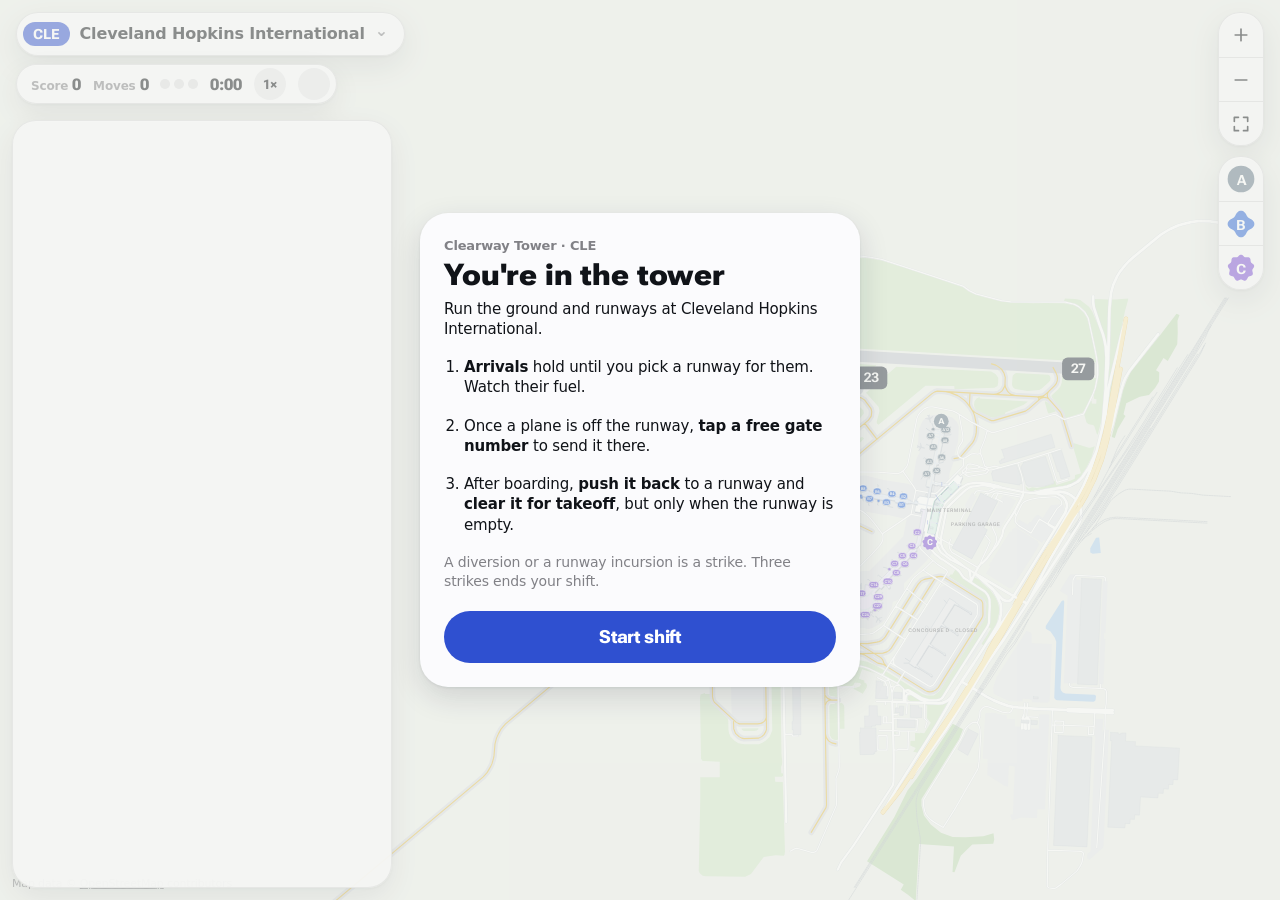
==== commit 0f1326e7: "Clearway Tower: an air traffic control game on the airport map Arrivals hold until cleared to land, " ====
--- a/index.html
+++ b/index.html
@@ -3,12 +3,12 @@
 <head>
 <meta charset="utf-8">
 <meta name="viewport" content="width=device-width, initial-scale=1, viewport-fit=cover">
-<title>Clearway Map</title>
+<title>Clearway Tower</title>
 <link rel="preconnect" href="https://fonts.googleapis.com">
 <link rel="preconnect" href="https://fonts.gstatic.com" crossorigin>
 <link rel="stylesheet" href="https://fonts.googleapis.com/css2?family=Roboto+Flex:opsz,wdth,wght@8..144,25..151,100..1000&display=swap">
 <style>
-/* Layout: a full-bleed airport map with floating glass controls. Nothing else. */
+/* Layout: a full-bleed airport map with floating glass controls, the tower's flight panel docked at the bottom (left on wide screens). */
 :root {
   --map: #eef1ec; --corridor: #e2e8f2; --stairs: #95a1b2; --grass: #d4e9cb; --wood: #c2ddb7; --water: #b3d3f3; --apron-pave: #e5e7eb; --taxi: #dadde3; --taxi-line: #e6c14a; --runway: #c6cad2; --runway-mark: #ffffff; --road-case: #d3d8de; --road-fill: #ffffff; --mway-case: #e8c574; --mway-fill: #fdeab4; --rail: #aeb6c0; --lot: #e8eaee; --other-bldg: #dfe2e7; --term-closed: #ebecef; --bldg: #ffffff; --bldg-edge: #bfc8d4; --road: #d6dce3; --walk: #d3d9e0; --bldg-shadow: rgba(30, 45, 80, .2); --plane: #c9d0d9; --bridge: #c3ccd6; --garage: #dde1e7; --con-tint: .13;
   --hall-up: #dcf1eb; --hall-up-edge: #86c6b4; --hall-up-text: #2f8a74; --hall-lo: #fbefd8; --hall-lo-edge: #e2ba6c; --hall-lo-text: #a8761c; --curb: #eceef2; --zebra: #ffffff; --glass: #8fb6e6; --counter: #5d6b85; --carousel: #d5dbe6; --carousel-belt: #7d8799; --door: #2f50d0;
@@ -20,6 +20,7 @@
   --brand: #2f50d0; --on-brand: #ffffff;
   --route: #2f50d0; --route-case: #ffffff;
   --conA: #64798a; --conB: #2563d8; --conC: #7a4cd6;
+  --ac-air: #2f50d0; --ac-ground: #5d6b85; --ac-dep: #d9480f; --ac-need: #2f50d0; --ac-shadow: rgba(20, 30, 50, .18); --ok: #1d8a4a; --warn: #b86e00; --no: #d33a32;
   --font-display: "Roboto Flex", "Google Sans", Roboto, system-ui, sans-serif;
   --font-text: -apple-system, BlinkMacSystemFont, "SF Pro Text", system-ui, "Roboto Flex", Roboto, "Segoe UI", sans-serif;
   --spring: cubic-bezier(.2, 1.35, .35, 1);
@@ -47,6 +48,7 @@
     --brand: #3c5ee6; --on-brand: #ffffff;
     --route: #5b7cff; --route-case: #0c0f13;
     --conA: #93a6b4; --conB: #5f97f2; --conC: #a989ee;
+    --ac-air: #7f99ff; --ac-ground: #aab4c4; --ac-dep: #ff8a4c; --ac-need: #3c5ee6; --ac-shadow: rgba(0, 0, 0, .4); --ok: #4fd07a; --warn: #c98a1a; --no: #ff6b63;
     color-scheme: dark;
   }
 }
@@ -60,6 +62,7 @@
   --brand: #3c5ee6; --on-brand: #ffffff;
     --route: #5b7cff; --route-case: #0c0f13;
   --conA: #93a6b4; --conB: #5f97f2; --conC: #a989ee;
+  --ac-air: #7f99ff; --ac-ground: #aab4c4; --ac-dep: #ff8a4c; --ac-need: #3c5ee6; --ac-shadow: rgba(0, 0, 0, .4); --ok: #4fd07a; --warn: #c98a1a; --no: #ff6b63;
   color-scheme: dark;
 }
 
@@ -86,6 +89,7 @@
 @keyframes mk-in { from { opacity: 0; } }
 svg#map { overflow: visible; transform-origin: 0 0; will-change: transform; touch-action: none; }
 #map .zs { transform-origin: 0 0; scale: var(--zs, 1); rotate: var(--zr, 0deg); }
+#map .zs-s { transform-origin: 0 0; scale: var(--zs, 1); }
 .apron { fill: none; pointer-events: all; }
 #map text { text-rendering: geometricPrecision; }
 .area-lbl[data-off] { display: none; }
@@ -102,7 +106,94 @@
 .gate[data-dot] text { opacity: 0; }
 .gate[data-dot] .pill { x: -5.5px; width: 11px; }
 .gate[data-dot="hide"] { opacity: 0 !important; pointer-events: none; }
-#map[data-floor="lo"] .gate { opacity: .35; }
+/* choosing a gate: free ones light up, taken ones step back */
+#map.pick .gate.busy { opacity: .28; }
+#map.pick .gate.free .pill { stroke: var(--route); stroke-width: 2; }
+#map.pick .gate.free .pop { animation: gate-pulse 1.2s ease-in-out infinite; }
+@keyframes gate-pulse { 50% { transform: scale(1.25); } }
+
+/* ---------- Aircraft ---------- */
+.ac { cursor: pointer; }
+.ac .fuse { fill: var(--ac-ground); stroke: var(--bldg); stroke-width: .7; stroke-linejoin: round; }
+.ac.dep .fuse { fill: var(--ac-dep); }
+.ac.air .fuse { fill: var(--ac-air); }
+.ac .shadow { fill: var(--ac-shadow); display: none; }
+.ac.air .shadow { display: block; }
+.ac .hit { fill: transparent; }
+.ac .halo { fill: none; stroke: none; }
+.ac.need .halo { fill: color-mix(in srgb, var(--ac-need) 22%, transparent); }
+.ac.sel .halo { fill: color-mix(in srgb, var(--route) 22%, transparent); stroke: var(--route); stroke-width: 1.2; }
+.ac.warn .fuse { fill: var(--no); animation: warn 1s ease-in-out infinite; }
+@keyframes warn { 50% { opacity: .45; } }
+.tag { cursor: pointer; }
+.tag rect { fill: var(--solid); stroke: var(--hairline); stroke-width: .5; }
+.tag text { font: 700 5.4px var(--font-display); fill: var(--label); dominant-baseline: central; }
+.tag .st { font: 600 4.2px var(--font-text); fill: var(--label-2); }
+.tag.need rect { fill: var(--ac-need); stroke: none; }
+.tag.need text { fill: #fff; }
+.tag.warn rect { fill: var(--no); }
+.tag.sel rect { stroke: var(--route); stroke-width: 1.2; }
+.sel-route { fill: none; stroke: var(--route); stroke-width: 3.5; stroke-dasharray: 1 7; stroke-linecap: round; stroke-linejoin: round; pointer-events: none; }
+.rw-lbl { pointer-events: none; }
+.rw-lbl rect { fill: #2b3340; }
+.rw-lbl text { font: 800 7px var(--font-display); font-variation-settings: "wdth" 90; fill: #fff; text-anchor: middle; dominant-baseline: central; }
+
+/* ---------- Tower: score bar, flight panel, start screen ---------- */
+.topbar { display: flex; flex-direction: column; align-items: flex-start; }
+.hud { display: inline-flex; align-items: center; gap: 12px; height: 40px; padding: 0 6px 0 14px; border-radius: 20px; margin-top: 8px; font: 650 14px var(--font-text); white-space: nowrap; }
+.hud b { font: 800 16px var(--font-display); font-variation-settings: "wdth" 110; font-variant-numeric: tabular-nums; }
+.hud .k { color: var(--label-2); font-weight: 600; font-size: 12px; margin-right: 4px; }
+.hud button { width: 32px; height: 32px; border: 0; border-radius: 16px; background: var(--fill); display: grid; place-items: center; font: 800 13px var(--font-display); }
+.hud button .ico { width: 16px; height: 16px; }
+.strikes { display: inline-flex; gap: 4px; }
+.strikes i { width: 10px; height: 10px; border-radius: 50%; background: var(--fill-2); }
+.strikes i.on { background: var(--no); }
+.dock { position: fixed; z-index: 5; left: calc(var(--safe-left) + 12px); right: calc(var(--safe-right) + 12px); bottom: calc(var(--safe-bottom) + 12px);
+  border-radius: 24px; padding: 8px; display: flex; flex-direction: column; gap: 8px; max-height: 46vh; }
+.cmd { background: var(--solid); border-radius: 18px; padding: 12px; flex: none; }
+.cmd-head { display: flex; align-items: center; gap: 10px; }
+.cmd-head .grow { flex: 1; min-width: 0; }
+.cmd-head b { display: block; font: 800 18px var(--font-display); font-variation-settings: "wdth" 105; }
+.cmd-head .st { display: block; font-size: 13px; color: var(--label-2); }
+.iconbtn { width: 32px; height: 32px; border: 0; border-radius: 16px; background: var(--fill); font-size: 20px; line-height: 1; color: var(--label-2); flex: none; }
+.chip { width: 12px; height: 12px; border-radius: 4px; flex: none; background: var(--ac-ground); }
+.chip.dep { background: var(--ac-dep); } .chip.air { background: var(--ac-air); }
+.fuel { height: 6px; border-radius: 3px; background: var(--fill); margin-top: 10px; overflow: hidden; }
+.fuel i { display: block; height: 100%; background: var(--ok); border-radius: 3px; transition: width .3s; }
+.fuel i.low { background: var(--no); }
+.acts { display: flex; flex-wrap: wrap; gap: 8px; margin-top: 10px; }
+.act { min-height: 40px; padding: 6px 14px; border: 0; border-radius: 20px; background: var(--brand); color: var(--on-brand); font: 750 15px var(--font-display); font-variation-settings: "wdth" 105;
+  display: inline-flex; flex-direction: column; align-items: center; justify-content: center; line-height: 1.1; transition: transform .3s var(--spring), border-radius .35s var(--spring); }
+.act:active { transform: scale(.94); border-radius: 12px; }
+.act small { font: 600 11px var(--font-text); opacity: .9; }
+.act.busy, .act.traffic { background: var(--warn); }
+.hint { margin: 10px 2px 0; font-size: 13px; color: var(--label-2); }
+.strips { display: flex; flex-direction: column; gap: 2px; overflow: auto; min-height: 0; }
+.strip { display: grid; grid-template-columns: 12px minmax(0, 1fr) auto auto; gap: 10px; align-items: center; width: 100%; min-height: 40px; padding: 0 12px; border: 0; border-radius: 14px; background: none; text-align: left; flex: none; }
+.strip:hover { background: var(--fill); }
+.strip.sel { background: var(--fill-2); }
+.strip b { font: 750 15px var(--font-display); white-space: nowrap; overflow: hidden; text-overflow: ellipsis; }
+.strip .what { font-size: 13px; color: var(--label-2); white-space: nowrap; }
+.strip em { font: 750 13px var(--font-display); font-style: normal; min-width: 36px; text-align: right; color: var(--label-2); font-variant-numeric: tabular-nums; }
+.strip em.low { color: var(--no); }
+.calm { margin: 8px 12px; font-size: 13px; color: var(--label-2); }
+@media (min-width: 760px) {
+  .dock { right: auto; width: 380px; top: calc(var(--safe-top) + 120px); max-height: none; }
+  .strips { flex: 1; }
+  .scalebar, .attrib { left: calc(var(--safe-left) + 404px); }
+}
+@media (max-width: 759px) { .dock .strips { max-height: 128px; } }
+.overlay { position: fixed; z-index: 20; inset: 0; display: grid; place-items: center; padding: 16px; background: color-mix(in srgb, var(--map) 55%, transparent); }
+.overlay .card { width: min(440px, 100%); max-height: calc(100vh - 32px); overflow: auto; border-radius: 28px; padding: 24px; background: var(--solid); box-shadow: var(--shadow); animation: pop-in .42s var(--spring) both; }
+.overlay .eyebrow { margin: 0; font-size: 13px; font-weight: 650; color: var(--label-2); }
+.overlay h1 { margin: 4px 0 8px; font: 800 30px/1.05 var(--font-display); font-variation-settings: "wdth" 112, "opsz" 40; }
+.overlay p, .overlay li { font-size: 15px; margin: 8px 0; }
+.overlay ol { padding-left: 20px; margin: 10px 0; display: grid; gap: 2px; }
+.overlay .s { color: var(--label-2); font-size: 14px; }
+.big { width: 100%; height: 52px; margin-top: 12px; border: 0; border-radius: 26px; background: var(--brand); color: var(--on-brand); font: 800 18px var(--font-display); font-variation-settings: "wdth" 110;
+  transition: transform .35s var(--spring), border-radius .4s var(--spring); }
+.big:active { transform: scale(.97); border-radius: 16px; }
+body.paused #stage { filter: saturate(.35); }
 
 /* ---------- Airport name (tap to switch airport) ---------- */
 .topbar { position: fixed; z-index: 5; top: calc(var(--safe-top) + 12px); left: calc(var(--safe-left) + 16px); right: calc(var(--safe-right) + 76px); pointer-events: none; }
@@ -143,7 +234,7 @@
 .floor button { position: relative; font: 800 16px var(--font-display); color: var(--label-2); transition: color .25s, transform .35s var(--spring); }
 .floor button[aria-pressed="true"] { color: var(--on-brand); }
 .floor button:active { transform: scale(.88); }
-.toast-bar { position: fixed; z-index: 5; left: 50%; translate: -50% 0; top: calc(var(--safe-top) + 64px); max-width: calc(100% - 32px); padding: 10px 16px; border-radius: 18px; font-size: 14px; font-weight: 600; animation: pop-in .42s var(--spring) both; transform-origin: 50% 0; }
+.toast-bar { position: fixed; z-index: 9; left: 50%; translate: -50% 0; top: calc(var(--safe-top) + 112px); max-width: calc(100% - 32px); padding: 10px 16px; border-radius: 18px; font-size: 14px; font-weight: 600; animation: pop-in .42s var(--spring) both; transform-origin: 50% 0; }
 
 /* ---------- Scale bar (shows while zooming) ---------- */
 .scalebar {
@@ -186,6 +277,8 @@
   <symbol id="i-minus" viewBox="0 0 24 24"><path d="M5 12h14"/></symbol>
   <symbol id="i-fit" viewBox="0 0 24 24"><path d="M4 9V4h5M20 9V4h-5M4 15v5h5M20 15v5h-5"/></symbol>
   <symbol id="i-check" viewBox="0 0 24 24"><path d="M5 12.5l4.5 4.5L19 7.5"/></symbol>
+  <symbol id="i-play" viewBox="0 0 24 24"><path d="M7 5l12 7-12 7z" fill="currentColor"/></symbol>
+  <symbol id="i-pause" viewBox="0 0 24 24"><path d="M8 5v14M16 5v14"/></symbol>
   <symbol id="i-gate" viewBox="0 0 24 24"><path d="M3 15.5l8-2.5V6a1.5 1.5 0 0 1 3 0v7l8 2.5M11 13v5l-2.5 2h7L13 18v-5"/></symbol>
 </svg>
 
@@ -202,17 +295,26 @@
 <div class="topbar">
   <button class="ap-btn glass" id="apBtn" aria-haspopup="menu" aria-expanded="false"><span class="ap-code" id="apCode"></span><span class="ap-name" id="apName"></span></button>
   <div class="ap-menu glass" id="apMenu" role="menu" hidden></div>
+  <div class="hud glass" role="status">
+    <span><span class="k">Score</span><b id="score">0</b></span>
+    <span><span class="k">Moves</span><b id="handled">0</b></span>
+    <span class="strikes" id="strikes"></span>
+    <b id="clock">0:00</b>
+    <button id="speed" aria-label="Game speed">1×</button>
+    <button id="pause" aria-label="Pause"></button>
+  </div>
 </div>
+<section class="dock glass" id="atc" aria-label="Flights">
+  <div class="cmd" id="cmd" hidden></div>
+  <div class="strips" id="strips"></div>
+</section>
+<div class="overlay" id="overlay" hidden><div class="card" role="dialog" aria-modal="true"></div></div>
 <div class="toast-bar glass" id="toast" role="status" aria-live="polite" hidden></div>
 <div class="scalebar" id="scalebar" aria-hidden="true"><span class="txt"></span><span class="bar"></span></div>
 <p class="attrib">Map data © <a href="https://www.openstreetmap.org/copyright" target="_blank" rel="noopener">OpenStreetMap</a> contributors</p>
 
 <div class="controls">
   <button id="compass" class="compass glass" aria-label="Turn the map north up" hidden><svg viewBox="-22 -22 44 44" aria-hidden="true"><g class="dial"><g class="ticks"><path d="M8.50 -14.72L7.30 -12.64"/><path d="M14.72 -8.50L12.64 -7.30"/><path d="M17.00 -0.00L13.80 -0.00"/><path d="M14.72 8.50L12.64 7.30"/><path d="M8.50 14.72L7.30 12.64"/><path d="M0.00 17.00L0.00 13.80"/><path d="M-8.50 14.72L-7.30 12.64"/><path d="M-14.72 8.50L-12.64 7.30"/><path d="M-17.00 0.00L-13.80 0.00"/><path d="M-14.72 -8.50L-12.64 -7.30"/><path d="M-8.50 -14.72L-7.30 -12.64"/></g><path class="tip" d="M0 -20.6L3.4 -15.2H-3.4Z"/><text class="n" y="-2.6">N</text><path class="s" d="M0 20.6L3.4 15.2H-3.4Z"/></g></svg></button>
-  <div class="cap glass floor" id="floorCap" role="group" aria-label="Floor">
-    <button data-floor="up" aria-pressed="true">U</button>
-    <button data-floor="lo" aria-pressed="false">L</button>
-  </div>
   <div class="cap glass">
     <button id="zin" class="fine-only" aria-label="Zoom in"><svg class="ico"><use href="#i-plus"/></svg></button>
     <button id="zout" class="fine-only" aria-label="Zoom out"><svg class="ico"><use href="#i-minus"/></svg></button>
@@ -241,6 +343,7 @@
   bounds: {"x0":-1800,"y0":-440,"x1":960,"y1":420},
   concourses: [{"id":"T","color":["#5b6b7a","#93a3b2"],"shape":[0,0]},{"id":"A","color":["#2563d8","#5f97f2"],"shape":[4,0.16]},{"id":"B","color":["#0f8a6a","#3cc39d"],"shape":[6,0.1]},{"id":"C","color":["#c2410c","#f08a4b"],"shape":[9,0.075]},{"id":"D","color":["#7a4cd6","#a989ee"],"shape":[5,0.13]},{"id":"E","color":["#be185d","#ec6aa0"],"shape":[8,0.08]},{"id":"F","color":["#0e7490","#3bb6d0"],"shape":[3,0.18]}],
   gates: [["A1",-1047,346],["A2",-1082,320],["A3",-1047,304],["A4",-1082,270],["A5",-1047,273],["A6",-1082,229],["A7",-1047,236],["A9",-1047,192],["A10",-1082,161],["A11",-1048,135],["A12",-1082,110],["A15",-1048,64],["A16",-1082,43],["A17",-1049,33],["A18",-1084,0],["A19",-1048,-34],["A20",-1081,-69],["A21",-1046,-92],["A24",-1081,-141],["A25",-1049,-152],["A26",-1081,-173],["A27",-1047,-202],["A28",-1083,-233],["A29",-1047,-242],["A30",-1082,-264],["A31",-1047,-283],["A32",-1081,-302],["A33",-1049,-320],["A34",-1081,-342],["B1",-743,346],["B2",-778,328],["B3",-743,318],["B4",-779,298],["B5",-743,276],["B6",-779,247],["B7",-744,238],["B9",-745,202],["B10",-778,168],["B11",-744,148],["B12",-778,138],["B13",-744,114],["B14",-779,99],["B16",-778,57],["B17",-744,44],["B18",-778,20],["B19",-744,-21],["B20",-779,-59],["B21",-731,-50],["B22",-779,-73],["B23",-744,-66],["B24",-779,-133],["B25",-744,-126],["B26",-779,-167],["B27",-744,-174],["B28",-779,-228],["B29",-744,-226],["B31",-744,-270],["B32",-779,-280],["B33",-744,-315],["B34",-779,-329],["B36",-777,-342],["C1",-439,320],["C2",-472,320],["C3",-438,314],["C4",-473,284],["C5",-438,284],["C6",-474,244],["C7",-438,245],["C9",-438,210],["C10",-473,205],["C12",-473,168],["C13",-438,149],["C14",-473,117],["C15",-438,127],["C16",-473,81],["C17",-438,93],["C20",-473,38],["C21",-438,36],["C22",-473,-1],["C30",-472,-73],["C33",-437,-49],["C34",-474,-101],["C35",-438,-79],["C36",-473,-126],["C37",-438,-121],["C40",-473,-175],["C41",-439,-174],["C42",-474,-226],["C43",-438,-195],["C46",-482,-265],["C47",-438,-250],["C49",-429,-266],["C50",-482,-286],["C52",-471,-291],["C55",-443,-291],["D1",-135,320],["D1A",-138,336],["D2",-164,328],["D3",-135,290],["D4",-164,289],["D5",-135,246],["D6",-168,250],["D7",-135,214],["D8",-168,211],["D8A",-168,193],["D9",-135,154],["D9A",-135,115],["D10",-164,152],["D11",-130,84],["D12",-164,117],["D13",-130,58],["D14",-164,58],["D15",-135,18],["D16",-164,17],["D21",-135,-44],["D23",-135,-87],["D24",-165,-89],["D25",-135,-120],["D26",-165,-117],["D27",-135,-153],["D28",-165,-155],["D29",-135,-183],["D30",-165,-165],["D31",-135,-207],["D32",-165,-190],["D33",-135,-220],["D34",-165,-229],["D35",-138,-257],["D36",-165,-238],["D38",-165,-251],["D39",-133,-284],["D40",-163,-282],["D41",-138,-299],["D42",-163,-291],["D44",-163,-299],["D46",-144,-299],["E1",199,371],["E2",161,357],["E3",200,332],["E4",161,280],["E5",201,282],["E6",161,238],["E7",199,216],["E8",161,184],["E9",204,177],["E10",161,121],["E11",199,80],["E12",161,53],["E14",281,-27],["E15",335,21],["E16",380,-7],["E17",401,21],["E18",422,-8],["E26",159,-83],["E27",205,-116],["E28",159,-147],["E29",206,-166],["E30",159,-218],["E31",205,-228],["E32",158,-292],["E33",205,-269],["E34",160,-325],["E35",201,-336],["E36",176,-338],["E37",159,-341],["E40",271.9,-363.1],["E41",295.9,-370.2],["E42",295.8,-378.5],["F1",735,338],["F2",717,339],["F3",748,305],["F4",706,271],["F5",748,245],["F6",706,201],["F7",772,152],["F8",708,131],["F9",771,134],["F10",711,77],["F12",707,1],["F14",706,-30],["T1",-1350,374.6],["T2",-1351,342],["T3",-1350,280],["T4",-1350,211],["T5",-1351,162],["T6",-1351,134],["T7",-1352,95],["T8",-1352,55],["T9",-1352,-44],["T10",-1351,-68],["T11",-1351,-92],["T12",-1352,-146],["T13",-1352,-184],["T14",-1352,-249],["T15",-1352,-291],["T16",-1352,-317],["T17",-1351,-366],["T18",-1352,-393],["T19",-1365.8,-407.5],["T20",-1389.3,-405.6],["T21",-1405,-398.5]],
+  stands: [["A1",-1013.3,340.5,-76],["A2",-1108.8,300.2,90],["A3",-1014.3,298.1,-90],["A4",-1104.7,249.3,90],["A5",-1015.6,252.7,-90],["A6",-1104.7,249.3,90],["A7",-1015.6,252.7,-90],["A9",-1028,192,-90],["A10",-1104.9,135.6,90],["A11",-1020,111.3,-90],["A12",-1104.9,135.6,90],["A15",-1029,64,-90],["A16",-1109,22.7,90],["A17",-1013.4,15.5,-90],["A18",-1109,22.7,90],["A19",-1029,-34,-90],["A20",-1112.8,-54.9,81],["A21",-1027,-92,-90],["A24",-1107.5,-153.3,90],["A25",-1020.7,-169.2,-90],["A26",-1107.5,-153.3,90],["A27",-1014.5,-216.1,-90],["A28",-1112.9,-244.3,90],["A29",-1028,-242,-90],["A30",-1112.9,-244.3,90],["A31",-1014.2,-302.5,-90],["A32",-1114.7,-287.4,90],["A33",-1014.2,-302.5,-90],["A34",-1100,-342,90],["B1",-724,346,-90],["B2",-808.2,306.1,90],["B3",-712,306.7,-90],["B4",-808.2,306.1,90],["B5",-724,276,-90],["B6",-808,260.5,90],["B7",-725,238,-90],["B9",-726,202,-90],["B10",-797,168,90],["B11",-725,148,-90],["B12",-805.9,124.1,90],["B13",-710.8,124.4,-90],["B14",-798,99,90],["B16",-797,57,90],["B17",-708.8,33.6,-90],["B18",-811,34.8,99],["B19",-725,-21,-90],["B20",-814.4,-77.6,90],["B21",-700.1,-31.6,-82],["B22",-814.4,-77.6,90],["B23",-704,-70.7,-97],["B24",-798,-133,90],["B25",-706.6,-116.5,-90],["B26",-798,-167,90],["B27",-707.6,-161.6,-90],["B28",-817.2,-214.4,90],["B29",-709.4,-207.1,-90],["B31",-725,-270,-90],["B32",-798,-280,90],["B33",-708.4,-298.2,-90],["B34",-812.9,-343.1,90],["B36",-812.9,-343.1,90],["C1",-400,307.2,-64],["C2",-504.1,309.7,90],["C3",-400,307.2,-64],["C4",-509.4,267.3,91],["C5",-403.2,267.1,-85],["C6",-493,244,90],["C7",-403.9,226,-93],["C9",-403.9,226,-93],["C10",-492,205,90],["C12",-492,168,90],["C13",-401.6,140.6,-90],["C14",-492,117,90],["C15",-401.6,140.6,-90],["C16",-492,81,90],["C17",-399.2,97.5,-85],["C20",-492,38,90],["C21",-419,36,-90],["C22",-492,-1,90],["C30",-491,-73,90],["C33",-418,-49,-90],["C34",-493,-101,90],["C35",-419,-79,-90],["C36",-510.6,-130.7,91],["C37",-419,-121,-90],["C40",-509.6,-171.6,90],["C41",-420,-174,-90],["C42",-510.4,-214,90],["C43",-419,-195,-90],["C46",-511.1,-254.3,90],["C47",-398.9,-259.5,-90],["C49",-398.9,-259.5,-90],["C50",-509,-294.2,90],["C52",-509,-294.2,90],["C55",-424,-291,-90],["D1",-116,320,-90],["D1A",-119,336,-90],["D2",-201.6,316.3,90],["D3",-116,290,-90],["D4",-197.5,272.6,90],["D5",-104.6,236.9,-80],["D6",-197.5,272.6,90],["D7",-104.6,236.9,-80],["D8",-187,211,90],["D8A",-205.4,188.4,109],["D9",-116,154,-90],["D9A",-98.1,121.2,-73],["D10",-183,152,90],["D11",-111,84,-90],["D12",-201.2,108.5,117],["D13",-107.3,41.6,-89],["D14",-200.9,60.8,101],["D15",-98.7,3.9,-90],["D16",-198.2,23.3,117],["D21",-113,-55.9,-90],["D23",-103.8,-98.9,-83],["D24",-184,-89,90],["D25",-103.8,-98.9,-83],["D26",-206.4,-121.3,90],["D27",-103.7,-169.1,-106],["D28",-184,-155,90],["D29",-103.7,-169.1,-106],["D30",-184,-165,90],["D31",-101.5,-201.2,-78],["D32",-208.7,-182.4,90],["D33",-101.5,-201.2,-78],["D34",-184,-229,90],["D35",-119,-257,-90],["D36",-184,-238,90],["D38",-184,-251,90],["D39",-101.8,-285.9,-90],["D40",-182,-282,90],["D41",-101.8,-285.9,-90],["D42",-182,-291,90],["D44",-192.7,-320.1,122],["D46",-125,-299,-90],["E1",230.8,377.5,-90],["E2",131.6,377.4,90],["E3",223,319.9,-90],["E4",141.3,262.5,90],["E5",223.5,262.3,-90],["E6",141.3,262.5,90],["E7",218,216,-90],["E8",138,204.7,90],["E9",223,177,-90],["E10",142,121,90],["E11",218,80,-90],["E12",142,53,90],["E14",300,-27,-90],["E15",351.6,44,0],["E16",399,-7,-90],["E17",420,21,-90],["E18",441,-8,-90],["E26",140,-83,90],["E27",221.7,-136.4,-90],["E28",142.7,-130,90],["E29",225,-166,-90],["E30",137.7,-200.9,90],["E31",224,-228,-90],["E32",140.2,-309.2,90],["E33",224,-269,-90],["E34",140.2,-309.2,90],["E35",220,-336,-90],["E36",157,-338,90],["E37",138.1,-360.2,90],["E40",290.4,-367.3,-103],["E41",314.3,-374.7,-104],["E42",313.9,-384.2,-107],["F1",754,338,-90],["F2",698,339,90],["F3",773.9,289.9,-90],["F4",687,271,90],["F5",767,245,-90],["F6",687,201,90],["F7",791,152,-90],["F8",689,131,90],["F9",790,134,-90],["F10",692,77,90],["F12",688,1,90],["F14",687,-30,90],["T1",-1325.1,367.9,-90],["T2",-1332,342,-90],["T3",-1331,280,-90],["T4",-1318,208.4,-90],["T5",-1332,162,-90],["T6",-1318.2,117.6,-90],["T7",-1333,95,-90],["T8",-1333,55,-90],["T9",-1313.7,-49.1,-76],["T10",-1332,-68,-90],["T11",-1332,-92,-90],["T12",-1333,-146,-90],["T13",-1317.2,-171.1,-90],["T14",-1333,-249,-90],["T15",-1310.4,-296.2,-103],["T16",-1333,-317,-90],["T17",-1332,-366,-90],["T18",-1333,-393,-90],["T19",-1364.9,-437.6,-157],["T20",-1405.5,-415.4,121],["T21",-1423.9,-400.4,96]],
   labels: [[-1580,-75,"Domestic Terminal",null,"up"],[-1580,45,"Baggage claim",null,"lo"],[880,100,"International Terminal"],[-300,40,"Transportation Mall · Plane Train",null,"lo"]],
   roundels: [["T",-1372,420],["A",-1065,395],["B",-761,395],["C",-455,365],["D",-150,383],["E",182,425],["F",728,392]],
   securityLine: [-1470,-46,-1470,26],
@@ -259,6 +362,7 @@
   bounds: {"x0":-262,"y0":-470,"x1":345,"y1":330},
   concourses: [{"id":"A","color":["#64798a","#93a6b4"],"shape":[0,0]},{"id":"B","color":["#2563d8","#5f97f2"],"shape":[4,0.16]},{"id":"C","color":["#7a4cd6","#a989ee"],"shape":[9,0.075]}],
   gates: [["A1",60.1,-247.9],["A2",99.9,-260.1],["A3",70.1,-296.9],["A5",86.1,-354.9],["A6",119.9,-314.1],["A7",76.1,-399.9],["A8",132.9,-382.1],["A9",79.1,-412.9],["A10",132.9,-401.1],["A11",85.7,-426.5],["A12",136.3,-423.6],["A14",116.6,-432],["B1",-40.9,-123.1],["B2",-33.1,-157.9],["B3",-100.9,-134.1],["B4",-79.1,-166.9],["B5",-132.9,-140.1],["B6",-138.1,-177.9],["B7",-168.9,-147.1],["B8",-195,-189.6],["B9",-201.5,-153.5],["B10",-198,-185],["B11",-203.4,-159.6],["C2",22.1,-14.1],["C3",0.4,41.5],["C4",6.6,79.5],["C5",-37.6,80.5],["C6",-27.4,113.5],["C7",-68.6,111.5],["C8",-61.4,148.5],["C9",-89.6,133.5],["C10",-95.4,182.5],["C11",-121.6,166.5],["C14",-151.5,196.5],["C17",-203.2,230.5],["C18",-219.2,246.3],["C19",-234,270.2],["C20",-244.9,277.8],["C21",-233.2,298.7],["C22",-232.1,299.8],["C23",-203.9,313.6],["C24",-186.1,316],["C25",-168.2,311.7],["C26",-147,297],["C27",-137.2,281.3],["C29",-133.4,245]],
+  stands: [["A1",28.1,-232.4,137],["A2",118.6,-256.7,-80],["A3",30.8,-311.1,121],["A5",67.4,-358.3,100],["A6",141.4,-304.2,-98],["A7",41.2,-394.4,99],["A8",151.6,-378.7,-80],["A9",47,-437.4,132],["A10",167.7,-407.4,-83],["A11",47,-437.4,132],["A12",152.5,-433.4,-121],["A14",113.8,-455.7,-142],["B1",-44.3,-104.4,10],["B2",-47.5,-194.5,168],["B3",-85.4,-104.3,40],["B4",-97.4,-197,-174],["B5",-136.1,-99.8,20],["B6",-136.6,-220.7,-157],["B7",-170.4,-112.6,12],["B8",-200.6,-214.7,180],["B9",-234.5,-150.7,95],["B10",-200.6,-214.7,180],["B11",-234.5,-150.7,95],["C2",-14.1,-9.4,92],["C3",-13.2,28.3,134],["C4",20.2,92.7,-46],["C5",-51.2,67.3,134],["C6",0,126.8,-37],["C7",-82.2,98.3,134],["C8",-36.6,161.7,-46],["C9",-116.9,116.8,162],["C10",-70.8,195.1,-46],["C11",-135.2,153.3,134],["C14",-165,183,135],["C17",-211.5,213.4,154],["C18",-250.5,222.5,145],["C19",-253,271,88],["C20",-263.7,280.9,81],["C21",-249.2,309,57],["C22",-247.8,310.5,56],["C23",-211.2,331.2,22],["C24",-168.7,353.6,-11],["C25",-168.7,353.6,-11],["C26",-112.1,301.7,-67],["C27",-112.1,301.7,-67],["C29",-101.5,228.3,-75]],
   labels: [[150,-95,"Main terminal",null,"up"],[-185,271,"Rotunda"],[255,-40,"Parking garage"],[125,385,"Concourse D · closed"],[140,60,"Lower Drive"]],
   roundels: [["A",118,-458],["B",-236,-171],["C",72,28]],
   securityLine: [[96,-162,112,-138],[120,-213,120,-197],[63,-60,63,-46]],
@@ -279,6 +383,7 @@
   bounds: {"x0":-560,"y0":-1000,"x1":680,"y1":1340},
   concourses: [{"id":"A","color":["#c2410c","#f08a4b"],"shape":[4,0.16]},{"id":"B","color":["#0f8a6a","#3cc39d"],"shape":[6,0.1]},{"id":"C","color":["#2563d8","#5f97f2"],"shape":[9,0.075]},{"id":"D","color":["#7a4cd6","#a989ee"],"shape":[5,0.13]},{"id":"E","color":["#be185d","#ec6aa0"],"shape":[8,0.08]}],
   gates: [["A8",156,-910],["A9",206.4,-910],["A10",260.9,-897.9],["A11",292.8,-886.7],["A13",357.4,-889.4],["A14",376.3,-869.3],["A15",401.2,-846.2],["A16",439.9,-812.1],["A17",430.2,-781.8],["A18",442.4,-759.3],["A19",456.7,-727.7],["A20",463.7,-704.7],["A21",475,-641],["A22",474,-611.3],["A23",470.9,-583],["A24",464.9,-556],["A25",442.4,-497.7],["A26",427.2,-473.2],["A28",410.8,-450.8],["A29",406.8,-397.7],["A33",383.9,-381.5],["A34",334.6,-346.8],["A35",269.6,-348.3],["A36",261.8,-342.1],["A37",222.6,-346],["A38",193.3,-345],["A39",135.6,-335.6],["B1",-143,-223.3],["B2",-143,-229],["B3",-134,-268],["B4",-185.8,-355.1],["B5",-230.1,-360.1],["B6",-258.1,-369.1],["B7",-279,-378.4],["B9",-327.6,-380.8],["B11",-369.6,-413.6],["B12B",-397.6,-443.6],["B14",-396.3,-477.4],["B15",-408.5,-495.8],["B16",-417.5,-513.8],["B17",-428.7,-541.4],["B18",-436.9,-573.1],["B19",-446.9,-592.1],["B21",-448.9,-612.1],["B22",-450,-651.1],["B24",-446.9,-672.8],["B25",-426.5,-724.1],["B26",-422.5,-735.1],["B27",-420.5,-741.1],["B28",-409.5,-763.1],["B29",-390,-819],["B30",-432.4,-886.3],["B31",-407.6,-902.7],["B32",-425.8,-914.9],["B33",-445.3,-922.8],["B34",-458,-899.3],["B35",-463.2,-922.7],["B36",-490,-900.2],["B37",-489.7,-919.6],["B38",-490,-905.6],["B39",-489.9,-911],["B40",-328,-874],["B42",-297.2,-874.5],["B43",-281.9,-882.6],["B44",-243.2,-897.9],["B46",-211.2,-905.9],["B47",-186.1,-908],["B48",-155.1,-909],["B49",-138,-909],["C2",176,-119],["C4",226.2,-123.9],["C6",272,-107],["C7",315.6,-89.3],["C8",349.2,-103.5],["C10",384.4,-67.7],["C11",408.6,-50.7],["C12",426,-35],["C14",432.4,12.6],["C16",453.7,55.3],["C17",464.9,89.9],["C20",471,155.1],["C22",470,208.5],["C24",455.7,258.8],["C26",437.5,299.1],["C27",435,348],["C33",302.4,414.4],["C36",249.5,445],["C37",224.1,442],["C38",182.1,443],["C39",153.3,439.7],["D1",-163.3,655],["D2",-170,641],["D3",-163,577.9],["D4",-169,567.9],["D6",-170.6,390.4],["D7",-198,387],["D8",-248,391],["D10",-272,393],["D11",-324.1,392],["D12",-344,392],["D14",-403,385],["D15",-427.7,383.7],["D16",-441.6,370.9],["D17",-442,342],["D18",-448,306.9],["D20",-449,284.9],["D21",-457,232],["D22",-457,196],["D23",-457,120],["D24",-456,88],["D25",-448,30],["D27",-448,10],["D28",-440,-28],["D29",-439.8,-53.4],["D30",-426.5,-66.4],["D31",-401,-67],["D33",-344.9,-71],["D34",-322.9,-74],["D36",-268.9,-75],["D37",-247,-73],["D38",-196,-75],["D40",-170.6,-72.4],["E2",149.3,668.3],["E4",219,669.1],["E5",242,666.1],["E6",278.5,675.2],["E7",305,693.4],["E8",353,698],["E9",382,724],["E10",407,745.9],["E11",432.3,771.5],["E12",419.3,793.5],["E13",443.3,838.5],["E14",458.9,884.9],["E15",466,929.6],["E16",465,981.4],["E17",458.8,1016.5],["E18",441.7,1065.6],["E20",437.4,1076.4],["E21",425.2,1097.7],["E22A",564.9,1277.2],["E22B",548.7,1297.4],["E23A",543.6,1302.5],["E23B",536.5,1300.5],["E24A",525.5,1289.5],["E24B",523.6,1284.5],["E25A",529.7,1278.3],["E25B",538.9,1261.2],["E26",547.9,1243.2],["E27A",577.2,1204.7],["E27B",594.4,1191.4],["E28",603.4,1176.4],["E30",624.4,1184.4],["E31",398.5,1162.5],["E32",373.2,1189.8],["E33",338.6,1216.2],["E34",288.7,1213.7],["E35A",261.7,1222.7],["E35B",256.7,1223.7],["E36",229.3,1229.7],["E37A",190.2,1250],["E37B",176.2,1249],["E38A",166.2,1250],["E38B",134.8,1248.9]],
+  stands: [["A8",156,-929,-180],["A9",193.3,-944,-153],["A10",264.3,-916.6,-170],["A11",299.6,-904.4,-159],["A13",368.2,-916,-141],["A14",362.1,-882,132],["A15",386.6,-858.5,130],["A16",464.2,-825.1,-137],["A17",446,-792.3,-124],["A18",459.3,-768.1,-118],["A19",474.6,-734.2,-110],["A20",481.6,-711.2,-110],["A21",494,-641,-90],["A22",492.8,-608.7,-82],["A23",489.5,-579.2,-78],["A24",483.5,-552.2,-78],["A25",479.4,-476.9,-59],["A26",443,-462.7,-56],["A28",425.4,-438.5,-50],["A29",441.2,-394.8,-51],["A33",375.9,-364.3,25],["A34",344.6,-330.6,-32],["A35",275.7,-330.3,-19],["A36",264.9,-323.3,-9],["A37",224.9,-327.2,-7],["A38",194.4,-326,-3],["A39",118.9,-326.5,61],["B1",-161.8,-220.7,82],["B2",-164.5,-252.7,91],["B3",-164.5,-252.7,91],["B4",-188.9,-336.3,9],["B5",-234.3,-341.6,13],["B6",-262.3,-350.6,13],["B7",-286.6,-361,23],["B9",-337.6,-364.6,32],["B11",-383.4,-400.5,47],["B12B",-411.4,-430.5,47],["B14",-412.5,-467.6,59],["B15",-425.6,-487.5,64],["B16",-434.6,-505.5,64],["B17",-446.7,-535.3,71],["B18",-455.6,-569.7,80],["B19",-465.6,-588.7,80],["B21",-467.6,-608.7,80],["B22",-469,-651.5,91],["B24",-465.7,-675.9,99],["B25",-443.7,-732.1,115],["B26",-439.7,-743.1,115],["B27",-437.7,-749.1,115],["B28",-426.7,-771.1,115],["B29",-390,-819,0],["B30",-429.7,-858.5,66],["B31",-394.8,-916.7,-137],["B32",-430.9,-947.3,-167],["B33",-463.1,-947.3,-166],["B34",-477,-900.4,93],["B35",-491.7,-949.7,177],["B36",-509,-901,92],["B37",-519.5,-946.2,150],["B38",-508.8,-907.9,97],["B39",-508.5,-914.8,102],["B40",-328,-874,0],["B42",-305.5,-891.6,154],["B43",-289.2,-900.2,158],["B44",-247.7,-916.3,166],["B46",-215.7,-924.3,166],["B47",-186.5,-927,179],["B48",-155.5,-928,179],["B49",-138,-928,-180],["C2",176,-119,0],["C4",230.7,-142.3,-166],["C6",272,-107,0],["C7",298.7,-98.1,118],["C8",357.5,-120.6,-154],["C10",401.3,-58.9,-62],["C11",434.3,-67.4,-119],["C12",434.3,-67.4,-119],["C14",449.1,3.5,-119],["C16",488.5,63.1,-85],["C17",488.5,63.1,-85],["C20",506.5,170.6,-86],["C22",488.9,210.4,-84],["C24",473.4,265.6,-69],["C26",454.7,307.1,-65],["C27",450.2,359.4,-53],["C33",311.5,431.1,-29],["C36",243,473.7,-3],["C37",243,473.7,-3],["C38",182.5,462,-1],["C39",135.4,446.2,70],["D1",-164.4,674,3],["D2",-170,641,0],["D3",-166.8,596.5,12],["D4",-172.8,586.5,12],["D6",-153.9,399.5,-61],["D7",-198,387,0],["D8",-248,410,0],["D10",-272,412,0],["D11",-311,432.5,20],["D12",-344,411,0],["D14",-403,404,0],["D15",-438.5,423,39],["D16",-459.2,378.2,68],["D17",-461,342,90],["D18",-467,306.5,91],["D20",-468,284.5,91],["D21",-476,232,90],["D22",-493.6,208.8,90],["D23",-476,120,90],["D24",-477.1,77.1,85],["D25",-477.2,8.2,90],["D27",-477.2,8.2,90],["D28",-459,-28,90],["D29",-458,-58.7,106],["D30",-435.9,-82.9,150],["D31",-397,-111.4,177],["D33",-345.9,-106.7,180],["D34",-322.5,-93,-179],["D36",-268.5,-94,-179],["D37",-247,-92,-180],["D38",-200.6,-116.5,176],["D40",-161.5,-89.1,-151],["E2",131.4,661.8,110],["E4",230.4,628.4,-170],["E5",230.4,628.4,-170],["E6",276.2,633,-165],["E7",312.6,676,-157],["E8",386.4,683.7,-151],["E9",393.4,708.8,-143],["E10",422,734.3,-128],["E11",448.7,761.9,-120],["E12",435.7,783.9,-120],["E13",459.7,828.9,-120],["E14",477.4,880.7,-103],["E15",484.9,928.1,-95],["E16",492.4,1006.8,-71],["E17",492.4,1006.8,-71],["E18",473.7,1091.6,-56],["E20",473.7,1091.6,-56],["E21",441.2,1108,-57],["E22A",579.6,1289.2,-51],["E22B",576.9,1315.1,-9],["E23A",551.2,1334.2,-7],["E23B",551.2,1334.2,-7],["E24A",539,1303,-45],["E24B",537.2,1297.7,-46],["E25A",543.9,1291,-48],["E25B",553.6,1273.2,-51],["E26",562.6,1255.2,-51],["E27A",593.2,1215,-57],["E27B",611.1,1200.5,-61],["E28",620.1,1185.5,-61],["E30",641.1,1193.5,-61],["E31",435.3,1169.6,-39],["E32",385.5,1204.4,-40],["E33",348.6,1232.4,-32],["E34",295.2,1231.6,-20],["E35A",268.2,1240.6,-20],["E35B",263.2,1241.6,-20],["E36",242,1243.9,-42],["E37A",191,1269,-2],["E37B",177,1268,-2],["E38A",167,1269,-2],["E38B",130.3,1267.3,14]],
   labels: [[389,-585,"Terminal A",null,"up"],[-356,-714,"Terminal B",null,"up"],[394,154,"Terminal C",null,"up"],[-377,250,"Terminal D",null,"up"],[389,954,"Terminal E",null,"up"],[-330,1010,"Terminal F · opening 2027"]],
   roundels: [["A",389,-571],["B",-356,-700],["C",394,168],["D",-377,264],["E",389,968]],
   securityLine: [[332,-811,354,-827],[447,-650,423,-634],[279,-379,255,-395],[-311,-447,-333,-431],[-390,-831,-368,-849],[420,148,440,168],[-326,281,-344,259],[-366,194,-366,166],[-344,55,-322,39],[322,751,346,735],[439,980,415,994],[403,1066,387,1090],[303,1188,281,1172]],
@@ -288,7 +393,9 @@
 };
 // ---------- Active airport ----------
 const AP = AIRPORTS[ACTIVE_AIRPORT] || AIRPORTS[Object.keys(AIRPORTS)[0]];
-const MAP_BOUNDS = AP.bounds;
+const MAP_BOUNDS = { ...AP.bounds };
+// other layers (the tower game) hook in here: run after each re-layout of the overlay, and get first say on taps
+const hooks = { render: [], tap: [] };
 // Concourses in display order, each with a colour and a badge shape
 const CONS = AP.concourses.map(c => c.id);
 const gnumOf = g => parseInt(g.replace(/^\D+/, ''), 10) || 0;
@@ -680,6 +787,7 @@
   }
   updateScaleBar();
   cullLabels();
+  for (const f of hooks.render) f();
 }
 // Gate pills that would overlap shrink to dots (lower numbers win) and come back as you zoom in;
 // area names show only where they have room.
@@ -703,7 +811,7 @@
     blocks.push({ l: p.x - w, r: p.x + w, t: p.y - w, b: p.y + w });
   }
   // floating controls hide whatever is under them
-  const chrome = (chromeCache || (chromeCache = ['.controls', '.topbar'].map(s => $(s).getBoundingClientRect())))
+  const chrome = (chromeCache || (chromeCache = ['.controls', '.topbar', '.dock'].filter(s => $(s)).map(s => $(s).getBoundingClientRect())))
     .map(c => ({ l: c.left, r: c.right, t: c.top, b: c.bottom }));
   const offscreen = r => r.r < 0 || r.l > vw || r.b < 0 || r.t > vh;
   for (const g of areaLabels) {
@@ -766,6 +874,9 @@
 function visibleRect() {
   const top = $('.topbar').getBoundingClientRect().bottom + 6;
   const R = { l: 12, t: top, r: vw - 66, b: vh - 28 };
+  // a panel docked at the bottom (or on the left on wide screens) covers part of the map
+  const dock = $('.dock'), d = dock && !dock.hidden && dock.getBoundingClientRect();
+  if (d && d.height) { if (d.left < 40 && d.right > vw - 80) R.b = Math.min(R.b, d.top - 8); else R.l = Math.max(R.l, d.right + 12); }
   if (R.b - R.t < 140) R.b = R.t + 140;
   return R;
 }
@@ -799,7 +910,7 @@
 stage.addEventListener('pointerdown', e => {
   try { stage.setPointerCapture(e.pointerId); } catch (err) {}
   ptrs.set(e.pointerId, { x: e.clientX, y: e.clientY });
-  if (ptrs.size === 1) { moved = 0; downTarget = e.target.closest('[data-gate], [data-con]'); } else downTarget = null;
+  if (ptrs.size === 1) { moved = 0; downTarget = e.target.closest('[data-plane], [data-gate], [data-con]'); } else downTarget = null;
   pinch = null; cancelAnimationFrame(anim); cancelAnimationFrame(glide); moving = false; userMoved = true;
   vel = { x: 0, y: 0, t: e.timeStamp }; panned = ptrs.size === 1;
 });
@@ -849,6 +960,7 @@
   if (!ptrs.size && panned && moved >= 6 && e.type === 'pointerup') { startGlide(); if (!glide || isStale()) render(); }
   if (ptrs.size || moved >= 6 || e.type !== 'pointerup') return;
   const t = downTarget;
+  for (const h of hooks.tap) if (h(t, e)) return;
   if (t && t.dataset.con) { buzz(); fitCon(t.dataset.con); return; }
   // tap a gate to zoom in on it
   if (t && t.dataset.gate) { buzz(); const q = toScr({ x: +t.dataset.x, y: +t.dataset.y }); zoomAnimAt(q.x, q.y, Math.max(1, 3 / view.k)); return; }
@@ -932,6 +1044,702 @@
 addEventListener('resize', () => { chromeCache = null; sizeSvg(); render(); });
 fitAll(true);
 document.fonts && document.fonts.ready.then(() => { chromeCache = null; if (!userMoved) fitAll(true); else render(); });
+// ================= Clearway Tower: air traffic control on the airport map =================
+// Planes arrive and hold until you clear them to land. Once they're off the runway you give them a
+// gate (tap a gate number). After boarding you push them back to a runway and clear them for takeoff.
+// A plane that runs out of fuel diverts, and clearing a takeoff onto a busy runway is an incursion:
+// three strikes and the shift is over.
+document.title = `Clearway Tower · ${AP.code}`;
+const deg = Math.PI / 180;
+const dist = (a, b) => Math.hypot(a.x - b.x, a.y - b.y);
+const hdgOf = (dx, dy) => (Math.atan2(dx, -dy) / deg + 360) % 360;        // 0 = north, clockwise; y is south
+const vecOf = h => ({ x: Math.sin(h * deg), y: -Math.cos(h * deg) });
+const angDiff = (a, b) => ((b - a) % 360 + 540) % 360 - 180;
+const rand = (a, b) => a + Math.random() * (b - a);
+const mmss = s => { s = Math.max(0, Math.ceil(s)); return Math.floor(s / 60) + ':' + String(s % 60).padStart(2, '0'); };
+
+// ---------- Ground network: OpenStreetMap's taxiways and runways as a graph ----------
+const parsePath = d => (d || '').split('M').filter(Boolean)
+  .map(s => s.replace(/Z/g, '').split('L').map(p => p.trim().split(/\s+/).map(Number)).filter(p => p.length === 2 && p.every(isFinite)))
+  .filter(p => p.length > 1);
+const RUNWAYS = parsePath(B.runway).map((pts, i) => {
+  const a = { x: pts[0][0], y: pts[0][1] }, b = { x: pts[pts.length - 1][0], y: pts[pts.length - 1][1] }, L = dist(a, b);
+  return { i, a, b, L, u: { x: (b.x - a.x) / L, y: (b.y - a.y) / L } };
+});
+const G = { x: [], y: [], adj: [], rw: [], main: [] };
+const gridN = new Map(), CELL = 6;
+function gnode(x, y, rw = -1) {
+  const cx = Math.floor(x / CELL), cy = Math.floor(y / CELL);
+  for (let i = -1; i <= 1; i++) for (let j = -1; j <= 1; j++) {
+    const l = gridN.get((cx + i) + ',' + (cy + j));
+    if (l) for (const n of l) if (Math.hypot(G.x[n] - x, G.y[n] - y) < 3) { if (rw >= 0) G.rw[n] = rw; return n; }
+  }
+  const n = G.x.length; G.x.push(x); G.y.push(y); G.adj.push([]); G.rw.push(rw); G.main.push(false);
+  const k = cx + ',' + cy; (gridN.get(k) || gridN.set(k, []).get(k)).push(n); return n;
+}
+const link = (p, q) => { if (p === q || G.adj[p].includes(q)) return; G.adj[p].push(q); G.adj[q].push(p); };
+const unlink = (p, q) => { G.adj[p] = G.adj[p].filter(n => n !== q); G.adj[q] = G.adj[q].filter(n => n !== p); };
+{
+  const segs = [];
+  for (const p of parsePath(B.taxiway)) for (let i = 1; i < p.length; i++) segs.push({ a: p[i - 1], b: p[i], rw: -1, ts: [0, 1] });
+  for (const r of RUNWAYS) segs.push({ a: [r.a.x, r.a.y], b: [r.b.x, r.b.y], rw: r.i, ts: [0, 1] });
+  // where ways cross without sharing a point, split both there
+  const bb = s => [Math.min(s.a[0], s.b[0]), Math.min(s.a[1], s.b[1]), Math.max(s.a[0], s.b[0]), Math.max(s.a[1], s.b[1])];
+  const boxes = segs.map(bb);
+  for (let i = 0; i < segs.length; i++) for (let j = i + 1; j < segs.length; j++) {
+    const A = boxes[i], C = boxes[j];
+    if (A[0] > C[2] || C[0] > A[2] || A[1] > C[3] || C[1] > A[3]) continue;
+    const p = segs[i].a, q = segs[i].b, r = segs[j].a, s = segs[j].b;
+    const d = (q[0] - p[0]) * (s[1] - r[1]) - (q[1] - p[1]) * (s[0] - r[0]);
+    if (!d) continue;
+    const t = ((r[0] - p[0]) * (s[1] - r[1]) - (r[1] - p[1]) * (s[0] - r[0])) / d, u = ((r[0] - p[0]) * (q[1] - p[1]) - (r[1] - p[1]) * (q[0] - p[0])) / d;
+    if (t > 0.001 && t < 0.999 && u > 0.001 && u < 0.999) { segs[i].ts.push(t); segs[j].ts.push(u); }
+  }
+  for (const s of segs) {
+    const ts = [...new Set(s.ts)].sort((a, b) => a - b);
+    let prev = null;
+    for (const t of ts) {
+      const n = gnode(s.a[0] + (s.b[0] - s.a[0]) * t, s.a[1] + (s.b[1] - s.a[1]) * t, s.rw);
+      if (prev != null) link(prev, n);
+      prev = n;
+    }
+  }
+  // taxiways that stop short of another way (most stop at the runway edge): join them to it
+  const edges = () => { const e = []; G.adj.forEach((l, p) => l.forEach(q => { if (p < q) e.push([p, q]); })); return e; };
+  let E = edges();
+  const dangling = G.adj.map((l, n) => n).filter(n => G.adj[n].length === 1 && G.rw[n] < 0);
+  for (const n of dangling) {
+    let best = null;
+    for (const [p, q] of E) {
+      if (p === n || q === n || G.adj[n].includes(p) || G.adj[n].includes(q)) continue;
+      const ax = G.x[p], ay = G.y[p], dx = G.x[q] - ax, dy = G.y[q] - ay, L2 = dx * dx + dy * dy || 1;
+      const t = Math.max(0, Math.min(1, ((G.x[n] - ax) * dx + (G.y[n] - ay) * dy) / L2));
+      const d = Math.hypot(ax + dx * t - G.x[n], ay + dy * t - G.y[n]);
+      const lim = G.rw[p] >= 0 && G.rw[q] >= 0 ? 34 : 14;
+      if (d < lim && (!best || d < best.d)) best = { d, p, q, t };
+    }
+    if (!best) continue;
+    const { p, q, t } = best;
+    if (t < 0.02) link(n, p); else if (t > 0.98) link(n, q);
+    else { const m = gnode(G.x[p] + (G.x[q] - G.x[p]) * t, G.y[p] + (G.y[q] - G.y[p]) * t, G.rw[p] >= 0 && G.rw[q] >= 0 ? G.rw[p] : -1); unlink(p, q); link(p, m); link(m, q); link(n, m); }
+    E = edges();
+  }
+  // the ground network is the biggest connected piece that has a runway in it
+  const comp = new Array(G.x.length).fill(-1); let bestC = -1, bestSize = 0;
+  for (let s = 0; s < G.x.length; s++) {
+    if (comp[s] >= 0) continue;
+    const st = [s]; comp[s] = s; let size = 0, rws = 0;
+    while (st.length) { const n = st.pop(); size++; if (G.rw[n] >= 0) rws++; for (const m of G.adj[n]) if (comp[m] < 0) { comp[m] = s; st.push(m); } }
+    const score = size + (rws ? 1e6 : 0);
+    if (score > bestSize) { bestSize = score; bestC = s; }
+  }
+  for (let n = 0; n < G.x.length; n++) G.main[n] = comp[n] === bestC;
+}
+const GP = n => ({ x: G.x[n], y: G.y[n] });
+function nearestNode(p, offRunway = true) {
+  let best = -1, bd = Infinity;
+  for (let n = 0; n < G.x.length; n++) {
+    if (!G.main[n] || (offRunway && G.rw[n] >= 0)) continue;
+    const d = Math.hypot(G.x[n] - p.x, G.y[n] - p.y);
+    if (d < bd) { bd = d; best = n; }
+  }
+  return best;
+}
+// shortest route (taxiing along a runway costs more than going round it)
+function route(from, to) {
+  const N = G.x.length, D = new Float64Array(N).fill(Infinity), prev = new Int32Array(N).fill(-1), done = new Uint8Array(N);
+  const heap = [[0, from]]; D[from] = 0;
+  const push = (d, n) => { heap.push([d, n]); let i = heap.length - 1; while (i) { const p = (i - 1) >> 1; if (heap[p][0] <= heap[i][0]) break; [heap[p], heap[i]] = [heap[i], heap[p]]; i = p; } };
+  const pop = () => { const top = heap[0], end = heap.pop(); if (heap.length) { heap[0] = end; let i = 0; for (;;) { const l = 2 * i + 1, r = l + 1; let m = i; if (l < heap.length && heap[l][0] < heap[m][0]) m = l; if (r < heap.length && heap[r][0] < heap[m][0]) m = r; if (m === i) break; [heap[m], heap[i]] = [heap[i], heap[m]]; i = m; } } return top; };
+  while (heap.length) {
+    const [d, n] = pop();
+    if (done[n]) continue; done[n] = 1;
+    if (n === to) break;
+    for (const m of G.adj[n]) {
+      const w = Math.hypot(G.x[m] - G.x[n], G.y[m] - G.y[n]) * (G.rw[m] >= 0 && G.rw[n] >= 0 ? 8 : 1);
+      if (d + w < D[m]) { D[m] = d + w; prev[m] = n; push(d + w, m); }
+    }
+  }
+  if (!isFinite(D[to])) return null;
+  const out = []; for (let n = to; n >= 0; n = prev[n]) out.push(n);
+  return out.reverse();
+}
+const along = (r, p) => (p.x - r.a.x) * r.u.x + (p.y - r.a.y) * r.u.y;
+const lateral = (r, p) => (p.x - r.a.x) * -r.u.y + (p.y - r.a.y) * r.u.x;
+// from a runway node, walk out along the taxiway until well clear of the runway
+function walkClear(r, start, from) {
+  const out = []; let n = start, prev = from;
+  for (let k = 0; k < 8; k++) {
+    out.push(n);
+    if (Math.abs(lateral(r, GP(n))) > 70 && G.rw[n] < 0) break;
+    const next = G.adj[n].filter(m => m !== prev && G.rw[m] < 0).sort((a, b) => Math.abs(lateral(r, GP(b))) - Math.abs(lateral(r, GP(a))))[0];
+    if (next == null) break;
+    prev = n; n = next;
+  }
+  return out;
+}
+
+// ---------- Runway ends: names, where landings turn off, where departures wait ----------
+const ENDS = [];
+for (const r of RUNWAYS) {
+  const conns = [];
+  for (let n = 0; n < G.x.length; n++) if (G.rw[n] === r.i && G.main[n]) for (const m of G.adj[n]) if (G.rw[m] < 0 && G.main[m]) conns.push({ n, m, s: along(r, GP(n)) });
+  for (const fwd of [true, false]) {
+    const thr = fwd ? r.a : r.b, u = fwd ? r.u : { x: -r.u.x, y: -r.u.y }, hdg = hdgOf(u.x, u.y);
+    const sOf = c => fwd ? c.s : r.L - c.s;
+    const exits = conns.filter(c => sOf(c) > 650).sort((a, b) => sOf(a) - sOf(b));
+    const ex = exits[0] || conns.slice().sort((a, b) => sOf(b) - sOf(a))[0];
+    const entries = conns.filter(c => sOf(c) > -40 && sOf(c) < r.L * 0.45).sort((a, b) => sOf(a) - sOf(b));
+    const en = entries[0] || conns.slice().sort((a, b) => sOf(a) - sOf(b))[0];
+    ENDS.push({
+      r, fwd, thr, u, hdg, num: Math.round(hdg / 10) % 36 || 36, sfx: '',
+      exit: ex && { at: sOf(ex), clear: walkClear(r, ex.m, ex.n) },
+      entry: en && { at: sOf(en), clear: walkClear(r, en.m, en.n) },
+    });
+  }
+}
+// parallel runways: L, C and R from the left as you look down them
+for (const e of ENDS) {
+  const same = ENDS.filter(o => o.num === e.num);
+  if (same.length < 2) continue;
+  const side = o => o.thr.x * -o.u.y + o.thr.y * o.u.x;
+  same.sort((a, b) => side(a) - side(b));
+  same.forEach((o, i) => o.sfx = same.length === 2 ? 'LR'[i] : i === 0 ? 'L' : i === same.length - 1 ? 'R' : 'C');
+}
+for (const e of ENDS) e.name = String(e.num).padStart(2, '0') + e.sfx;
+// a landing needs somewhere to turn off; a takeoff needs about a kilometre of runway ahead
+const LAND = ENDS.filter(e => e.exit && e.exit.at >= 300 && e.exit.at <= e.r.L);
+const DEPART = ENDS.filter(e => e.entry && e.r.L - Math.max(0, e.entry.at) >= 1100);
+
+// ---------- Stands at the gates ----------
+const STANDS = {};
+for (const [code, x, y, a] of AP.stands || []) {
+  const nose = vecOf(a), push = { x: x - nose.x * 45, y: y - nose.y * 45 };
+  STANDS[code] = { code, x, y, a, push, node: nearestNode(push), plane: null };
+}
+// the aircraft OpenStreetMap shows parked at gates make way for the game's own
+B.planes = B.planes.filter(([x, y]) => !Object.values(STANDS).some(s => Math.hypot(s.x - x, s.y - y) < 30));
+const STAND_LIST = Object.values(STANDS).filter(s => s.node >= 0);
+
+// ---------- Play area: the airport, its runways, and room to hold around them ----------
+{
+  const xs = [AP.bounds.x0, AP.bounds.x1, ...RUNWAYS.flatMap(r => [r.a.x, r.b.x])], ys = [AP.bounds.y0, AP.bounds.y1, ...RUNWAYS.flatMap(r => [r.a.y, r.b.y])];
+  const cx = (Math.min(...xs) + Math.max(...xs)) / 2, cy = (Math.min(...ys) + Math.max(...ys)) / 2;
+  const half = Math.max(Math.max(...xs) - Math.min(...xs), Math.max(...ys) - Math.min(...ys)) / 2;
+  var AREA = { x: cx, y: cy, hold: half + 350, spawn: half + 1700 };
+  const m = AREA.hold + 380;
+  Object.assign(MAP_BOUNDS, { x0: cx - m, y0: cy - m, x1: cx + m, y1: cy + m });
+}
+
+// ---------- Drawing aircraft ----------
+const layerAc = el('g', { class: 'ac-layer' });
+world.insertBefore(layerAc, layerGates);
+const layerTop = el('g', { class: 'tag-layer' });
+const selRoute = el('path', { class: 'sel-route', d: '', 'vector-effect': 'non-scaling-stroke' }, layerTop);
+const rwLabels = ENDS.map(e => {
+  const p = { x: e.thr.x - e.u.x * 70, y: e.thr.y - e.u.y * 70 };
+  const g = el('g', { class: 'rw-lbl', 'data-end': e.name }, layerTop);
+  const z = el('g', { class: 'zs' }, g), w = e.name.length * 5 + 7;
+  el('rect', { x: -w / 2, y: -6, width: w, height: 12, rx: 3 }, z);
+  el('text', { y: .4 }, z).textContent = e.name;
+  return { g, p };
+});
+let acK = 2.1, tagS = 1;
+function sizeAircraft() {
+  acK = Math.max(2.1, 22 / (16 * view.k));      // real size (~34 m) or at least 22 px long
+  tagS = 1.9 / view.k;                            // tags and runway names stay a readable size on screen
+  const r = committed ? -committed.r / deg : 0;
+  for (const l of rwLabels) l.g.setAttribute('transform', `translate(${l.p.x} ${l.p.y})${r ? ` rotate(${r})` : ''} scale(${tagS})`);
+  for (const p of planes) { p.drawnK = -1; }
+  drawPlanes();
+}
+
+// ---------- The game ----------
+const NAMES = ['Bluejay', 'Cardinal', 'Northwind', 'Lakeshore', 'Summit', 'Harbor', 'Prairie', 'Redtail', 'Skylark', 'Juniper', 'Comet', 'Falcon', 'Meridian', 'Osprey', 'Kestrel', 'Tailwind'];
+let planes = [], selected = null, nextId = 1;
+const game = { on: false, paused: false, speed: 1, t: 0, score: 0, strikes: 0, handled: 0, nextSpawn: 0, over: false };
+function callsign() {
+  for (;;) { const c = NAMES[Math.floor(Math.random() * NAMES.length)] + ' ' + Math.floor(rand(10, 990)); if (!planes.some(p => p.cs === c)) return c; }
+}
+function makePlane(kind, at, h) {
+  const p = { id: String(nextId++), cs: callsign(), kind, x: at.x, y: at.y, h, v: 0, air: false, state: '', path: [], pi: 0, fuel: 0, t: 0, wait: 0, blocked: 0, ghost: 0 };
+  const g = el('g', { class: 'ac', 'data-plane': p.id }, layerAc);
+  const zs = el('g', { class: 'zs-s' }, g);
+  p.shadowEl = el('path', { class: 'shadow', d: PLANE_D }, zs);
+  p.bodyEl = el('g', {}, zs);
+  el('circle', { class: 'halo', r: 12 }, p.bodyEl);
+  el('circle', { class: 'hit', r: 13 }, p.bodyEl);
+  el('path', { class: 'fuse', d: PLANE_D }, p.bodyEl);
+  const tag = el('g', { class: 'tag', 'data-plane': p.id }, layerTop), tz = el('g', { class: 'zs' }, tag);
+  p.tagRect = el('rect', { y: -6.5, height: 13, rx: 4 }, tz);
+  p.tagCs = el('text', { class: 'cs', y: -1.6 }, tz);
+  p.tagSt = el('text', { class: 'st', y: 3.9 }, tz);
+  p.el = g; p.tagEl = tag; p.drawnK = -1;
+  planes.push(p);
+  return p;
+}
+function removePlane(p) {
+  p.el.remove(); p.tagEl.remove();
+  planes = planes.filter(q => q !== p);
+  if (p.stand) p.stand.plane = null;
+  if (selected === p) select(null);
+}
+// what a plane is doing, in a word or two, and whether it's waiting on you
+const NEEDS = { holding: 1, inbound: 1, vacated: 1, ready: 1, holdshort: 1 };
+function statusOf(p) {
+  switch (p.state) {
+    case 'inbound': return ['Inbound', 'Arriving · fuel ' + mmss(p.fuel)];
+    case 'holding': return ['Holding', 'Holding · fuel ' + mmss(p.fuel)];
+    case 'missed': return ['Go-around', 'Going around · fuel ' + mmss(p.fuel)];
+    case 'approach': case 'final': return ['Land ' + p.end.name, `Cleared to land ${p.end.name} · fuel ${mmss(p.fuel)}`];
+    case 'rollout': return ['Landing', 'Landing on ' + p.end.name];
+    case 'vacated': return ['Needs gate', 'Off the runway · needs a gate'];
+    case 'taxiin': return ['To ' + p.stand.code, 'Taxiing to gate ' + p.stand.code];
+    case 'boarding': return ['Boarding', `Boarding at ${p.stand.code} · ready in ${mmss(p.t)}`];
+    case 'ready': return ['Ready', `Ready at ${p.stand.code} · waiting ${mmss(p.wait)}`];
+    case 'pushback': case 'taxiout': return ['To ' + p.end.name, `Taxiing to runway ${p.end.name}`];
+    case 'holdshort': return ['Hold ' + p.end.name, `Holding short of ${p.end.name}`];
+    case 'lineup': case 'takeoff': return ['Departing', 'Taking off from ' + p.end.name];
+    case 'climb': return ['Departed', 'Departed'];
+  }
+  return ['', ''];
+}
+const urgent = p => p.fuel > 0 && p.fuel < 30 && !p.landed;
+
+// ---------- Runway use ----------
+// a runway is in use while anything is on it, or lining up and rolling for takeoff
+function onRunway(p, r) {
+  if (p.air) return false;
+  const s = along(r, p), l = lateral(r, p);
+  return Math.abs(l) < 42 && s > -40 && s < r.L + 40;
+}
+const runwayBusy = (r, except) => planes.some(q => q !== except && (onRunway(q, r) || ((q.state === 'lineup' || q.state === 'takeoff') && q.end.r === r)));
+const finalOn = (r, within, except) => planes.find(q => q !== except && q.state === 'final' && q.end.r === r && -along2(q.end, q) < within);
+const along2 = (e, p) => (p.x - e.thr.x) * e.u.x + (p.y - e.thr.y) * e.u.y;
+const lat2 = (e, p) => (p.x - e.thr.x) * -e.u.y + (p.y - e.thr.y) * e.u.x;
+
+// ---------- Commands ----------
+function clearToLand(p, e) {
+  p.end = e; p.state = 'approach'; buzz();
+  toast(`${p.cs}, cleared to land runway ${e.name}`);
+  refreshUI(true);
+}
+function goAround(p, why) {
+  p.state = 'missed'; p.t = 0; game.score = Math.max(0, game.score - 50);
+  toast(`${p.cs} going around${why ? ' — ' + why : ''}`);
+  refreshUI(true);
+}
+function assignGate(p, s) {
+  if (!s || s.plane) return false;
+  if (p.stand) p.stand.plane = null;
+  const from = nearestNode(p, false), r = route(from, s.node);
+  p.stand = s; s.plane = p;
+  p.path = [...(r || [s.node]).map(GP), s.push, { x: s.x, y: s.y }]; p.pi = 0;
+  p.state = 'taxiin'; buzz();
+  toast(`${p.cs}, taxi to gate ${s.code}`);
+  refreshUI(true);
+  return true;
+}
+function nearestFreeStand(p) {
+  let best = null, bd = Infinity;
+  for (const s of STAND_LIST) if (!s.plane) { const d = dist(p, s); if (d < bd) { bd = d; best = s; } }
+  return best;
+}
+function pushTo(p, e) {
+  const r = route(p.stand.node, e.entry.clear[e.entry.clear.length - 1]);
+  p.end = e; p.state = 'pushback'; p.score0 = p.wait;
+  p.path = [p.stand.push]; p.pi = 0;
+  p.taxi = [...(r || []).map(GP)];
+  buzz(); toast(`${p.cs}, push back, taxi to runway ${e.name}`);
+  refreshUI(true);
+}
+function clearTakeoff(p) {
+  const e = p.end;
+  if (runwayBusy(e.r, p)) {
+    // the pilot catches it after the first time; only the first wrong clearance is a strike
+    if (p.incursion) toast(`${p.cs}: unable, runway ${e.name} is still in use`);
+    else { p.incursion = true; strike(`Runway incursion! ${e.name} wasn't clear`); }
+    return;
+  }
+  p.state = 'lineup';
+  const line = { x: e.thr.x + e.u.x * Math.max(0, e.entry.at), y: e.thr.y + e.u.y * Math.max(0, e.entry.at) };
+  p.path = [...e.entry.clear.slice().reverse().slice(1).map(GP), line]; p.pi = 0;
+  buzz(); toast(`${p.cs}, runway ${e.name}, cleared for takeoff`);
+  refreshUI(true);
+}
+function strike(msg) {
+  game.strikes++; buzz(40);
+  toast(msg + (game.strikes < 3 ? ` · strike ${game.strikes} of 3` : ''));
+  refreshUI(true);
+  if (game.strikes >= 3) endGame(msg);
+}
+
+// ---------- Moving things ----------
+function steer(p, target, rate, dt) {
+  const want = hdgOf(target.x - p.x, target.y - p.y);
+  p.h = (p.h + Math.max(-rate * dt, Math.min(rate * dt, angDiff(p.h, want))) + 360) % 360;
+}
+function fly(p, dt) { const v = vecOf(p.h); p.x += v.x * p.v * dt; p.y += v.y * p.v * dt; }
+// along the path; returns true at its end. Pushback moves tail first.
+function follow(p, dt, v, reverse) {
+  let left = v * dt;
+  while (left > 0 && p.pi < p.path.length) {
+    const t = p.path[p.pi], d = dist(p, t);
+    if (d < 0.5) { p.pi++; continue; }
+    const want = reverse ? hdgOf(p.x - t.x, p.y - t.y) : hdgOf(t.x - p.x, t.y - p.y);
+    if (d > 3) p.h = (p.h + Math.max(-140 * dt, Math.min(140 * dt, angDiff(p.h, want))) + 360) % 360;
+    const step = Math.min(left, d);
+    p.x += (t.x - p.x) / d * step; p.y += (t.y - p.y) / d * step; left -= step;
+    if (step === d) p.pi++;
+  }
+  return p.pi >= p.path.length;
+}
+// on the ground, stop for a plane just ahead going the same way, or standing still. Planes queue
+// behind one waiting at the same runway; one stuck a while behind a parked plane squeezes past.
+// (Planes going opposite ways pass each other: the taxiways here are drawn as single lines.)
+const PARKED = { boarding: 1, ready: 1 };
+function blockedAhead(p, dt) {
+  if (p.ghost > 0) { p.ghost -= dt; return false; }
+  const f = vecOf(p.h);
+  for (const q of planes) {
+    if (q === p || q.air || PARKED[q.state]) continue;
+    const dx = q.x - p.x, dy = q.y - p.y, d = Math.hypot(dx, dy);
+    if (d < 58 && d > 1 && (dx * f.x + dy * f.y) / d > 0.75) {
+      const still = q.state === 'holdshort' || q.state === 'vacated' || q.blocked > 0;
+      if (!still && Math.abs(angDiff(p.h, q.h)) > 70) continue;
+      p.blocked += dt; p.blockedBy = q;
+      const queue = q.state === 'holdshort' && p.end === q.end;
+      const patience = q.blockedBy === p ? 1 : queue ? Infinity : 6;
+      if (p.blocked > patience) { p.blocked = 0; p.blockedBy = null; p.ghost = 4; return false; }
+      return true;
+    }
+  }
+  p.blocked = 0; p.blockedBy = null; return false;
+}
+function step(dt) {
+  game.t += dt;
+  if (game.t >= game.nextSpawn) spawnArrival();
+  for (const p of planes.slice()) {
+    if (!p.landed && p.kind === 'arr') {
+      p.fuel -= dt;
+      if (p.fuel <= 0) { removePlane(p); strike(`${p.cs} ran out of fuel and diverted`); if (game.over) return; continue; }
+    }
+    switch (p.state) {
+      case 'inbound':
+        p.v = 110; steer(p, p.fix, 30, dt); fly(p, dt);
+        if (dist(p, p.fix) < 320) p.state = 'holding';
+        break;
+      case 'holding': {
+        p.v = 100;
+        const a = Math.atan2(p.y - p.hold.y, p.x - p.hold.x) + 0.7;
+        steer(p, { x: p.hold.x + Math.cos(a) * 300, y: p.hold.y + Math.sin(a) * 300 }, 34, dt); fly(p, dt);
+        break;
+      }
+      case 'missed':
+        p.v = 110; p.t += dt;
+        if (p.t > 8) steer(p, p.fix, 30, dt);
+        fly(p, dt);
+        if (p.t > 8 && dist(p, p.fix) < 320) p.state = 'holding';
+        break;
+      case 'approach': {
+        const e = p.end, faf = { x: e.thr.x - e.u.x * 1400, y: e.thr.y - e.u.y * 1400 };
+        p.v = 105; steer(p, faf, 32, dt); fly(p, dt);
+        const s = along2(e, p), aligned = Math.abs(angDiff(p.h, e.hdg)) < 50 && Math.abs(lat2(e, p)) < 350 && s < -400 && s > -2600;
+        if (dist(p, faf) < 450 || aligned) p.state = 'final';
+        break;
+      }
+      case 'final': {
+        const e = p.end, s = along2(e, p);
+        p.v += (75 - p.v) * Math.min(1, dt * .6);
+        steer(p, { x: e.thr.x + e.u.x * (s + 650), y: e.thr.y + e.u.y * (s + 650) }, 26, dt); fly(p, dt);
+        if (s > -1100 && s < -40 && runwayBusy(e.r, p)) { goAround(p, `runway ${e.name} in use`); break; }
+        if (Math.abs(lat2(e, p)) > 900 || s < -3500) { p.state = 'approach'; break; }
+        if (s >= 0) {
+          const l = lat2(e, p); p.x += e.u.y * l; p.y -= e.u.x * l;   // onto the centreline
+          p.h = e.hdg; p.air = false; p.landed = true; p.state = 'rollout';
+          const ex = e.exit, at = { x: e.thr.x + e.u.x * ex.at, y: e.thr.y + e.u.y * ex.at };
+          p.path = [at, ...ex.clear.map(GP)]; p.pi = 0;
+          game.score += 50; refreshUI(true);
+        }
+        break;
+      }
+      case 'rollout': {
+        const toExit = p.pi === 0 ? dist(p, p.path[0]) : 0;
+        p.v = p.pi === 0 ? Math.max(16, Math.min(p.v - 1.5 * dt, Math.sqrt(16 * 16 + 2 * 3.5 * toExit))) : 20;
+        // once off the runway centreline, wait behind anyone ahead (a plane left waiting for a gate blocks the turn-off)
+        if ((p.pi === 0 || !blockedAhead(p, dt)) && follow(p, dt, p.v)) { p.state = 'vacated'; p.wait = 0; refreshUI(true); }
+        break;
+      }
+      case 'vacated': p.wait += dt; break;
+      case 'taxiin':
+        if (p.pi >= p.path.length - 2) { if (follow(p, dt, 8)) arriveAtGate(p); }
+        else if (!blockedAhead(p, dt)) follow(p, dt, 24);
+        break;
+      case 'boarding':
+        p.t -= dt;
+        if (p.t <= 0) { p.state = 'ready'; p.wait = 0; refreshUI(true); }
+        break;
+      case 'ready': p.wait += dt; break;
+      case 'pushback':
+        if (follow(p, dt, 9, true)) { p.state = 'taxiout'; p.path = p.taxi; p.pi = 0; if (p.stand) { p.stand.plane = null; p.stand = null; } refreshUI(true); }
+        break;
+      case 'taxiout':
+        if (!blockedAhead(p, dt) && follow(p, dt, 24)) { p.state = 'holdshort'; p.wait = 0; refreshUI(true); }
+        break;
+      case 'holdshort': p.wait += dt; break;
+      case 'lineup':
+        if (follow(p, dt, 15)) {
+          const d = angDiff(p.h, p.end.hdg);
+          p.h = (p.h + Math.max(-120 * dt, Math.min(120 * dt, d)) + 360) % 360;
+          if (Math.abs(d) < 1) { p.h = p.end.hdg; p.state = 'takeoff'; p.v = 0; }
+        }
+        break;
+      case 'takeoff':
+        p.v += 5 * dt; fly(p, dt);
+        if (p.v > 80) { p.state = 'climb'; p.air = true; refreshUI(true); }
+        break;
+      case 'climb':
+        p.v = Math.min(130, p.v + 6 * dt); fly(p, dt); p.t += dt;
+        if (dist(p, AREA) > AREA.spawn) {
+          game.handled++; game.score += 100 + (p.score0 < 30 ? 50 : 0);
+          removePlane(p); refreshUI(true);
+        }
+        break;
+    }
+  }
+}
+function arriveAtGate(p) {
+  p.state = 'boarding'; p.kind = 'dep'; p.t = rand(18, 32); p.h = p.stand.a; p.v = 0;
+  game.handled++; game.score += 100;
+  refreshUI(true);
+}
+function spawnArrival() {
+  const mins = game.t / 60;
+  game.nextSpawn = game.t + (Math.max(13, 32 - mins * 3) + rand(-4, 4)) * (RUNWAYS.length > 1 ? 1 : 2.2);   // one runway can take fewer
+  if (planes.filter(p => p.kind === 'arr' && !p.landed).length >= 9) return;
+  const b = rand(0, Math.PI * 2), dir = { x: Math.cos(b), y: Math.sin(b) };
+  const at = { x: AREA.x + dir.x * AREA.spawn, y: AREA.y + dir.y * AREA.spawn };
+  const p = makePlane('arr', at, hdgOf(-dir.x, -dir.y));
+  p.air = true; p.v = 110; p.state = 'inbound'; p.fuel = rand(130, 175) - Math.min(50, mins * 5);
+  p.hold = { x: AREA.x + dir.x * AREA.hold, y: AREA.y + dir.y * AREA.hold };
+  p.fix = p.hold;
+  refreshUI(true);
+}
+function parkDeparture(board) {
+  const free = STAND_LIST.filter(s => !s.plane);
+  if (!free.length) return;
+  const s = free[Math.floor(Math.random() * free.length)];
+  const p = makePlane('dep', s, s.a);
+  p.stand = s; s.plane = p; p.landed = true; p.state = 'boarding'; p.t = board;
+}
+
+// ---------- Drawing ----------
+function drawPlanes() {
+  const r = committed ? -committed.r / deg : 0;
+  for (const p of planes) {
+    p.el.setAttribute('transform', `translate(${p.x.toFixed(2)} ${p.y.toFixed(2)})`);
+    if (p.drawnH !== p.h || p.drawnK !== acK) {
+      p.drawnH = p.h; p.drawnK = acK;
+      p.bodyEl.setAttribute('transform', `rotate(${p.h.toFixed(1)}) scale(${acK.toFixed(3)})`);
+      const o = acK * 2.6;
+      p.shadowEl.setAttribute('transform', `translate(${o} ${o * 1.4}) rotate(${p.h.toFixed(1)}) scale(${acK.toFixed(3)})`);
+    }
+    const cls = 'ac ' + (p.air ? 'air ' : '') + p.kind + (selected === p ? ' sel' : '') + (urgent(p) ? ' warn' : '') + (NEEDS[p.state] ? ' need' : '');
+    if (p.cls !== cls) { p.cls = cls; p.el.setAttribute('class', cls); p.tagEl.setAttribute('class', cls.replace(/^ac/, 'tag')); }
+    // the tag sits beside the plane, upright
+    const off = 8 * acK / tagS + 3;
+    p.tagEl.setAttribute('transform', `translate(${p.x.toFixed(2)} ${p.y.toFixed(2)})${r ? ` rotate(${r})` : ''} scale(${tagS})`);
+    const [short] = statusOf(p), st = NEEDS[p.state] && p.fuel > 0 && !p.landed ? mmss(p.fuel) + ' fuel' : short;
+    const key = p.cs + '|' + st + '|' + off.toFixed(1);
+    if (p.tagKey !== key) {
+      p.tagKey = key;
+      p.tagCs.textContent = p.cs; p.tagSt.textContent = st;
+      const w = Math.max(p.cs.length * 3.7, st.length * 2.9) + 7;
+      p.tagRect.setAttribute('x', off); p.tagRect.setAttribute('width', w);
+      p.tagCs.setAttribute('x', off + 3.5); p.tagSt.setAttribute('x', off + 3.5);
+    }
+  }
+  drawSelRoute();
+}
+function drawSelRoute() {
+  const p = selected;
+  let pts = [];
+  if (p) {
+    if (p.state === 'approach' || p.state === 'final') { const e = p.end; pts = [p, ...(p.state === 'approach' ? [{ x: e.thr.x - e.u.x * 1400, y: e.thr.y - e.u.y * 1400 }] : []), e.thr]; }
+    else if (['rollout', 'taxiin', 'taxiout', 'lineup'].includes(p.state)) pts = [p, ...p.path.slice(p.pi)];
+    else if (p.state === 'pushback') pts = [p, ...p.path.slice(p.pi), ...p.taxi];
+  }
+  selRoute.setAttribute('d', pts.length > 1 ? 'M' + pts.map(q => q.x.toFixed(1) + ' ' + q.y.toFixed(1)).join('L') : '');
+}
+
+// ---------- Selecting, tapping ----------
+function select(p) {
+  selected = p;
+  svg.classList.toggle('pick', !!p && (p.state === 'vacated' || p.state === 'taxiin'));
+  refreshUI(true); drawPlanes();
+}
+function markGates() {
+  for (const g of GATES) {
+    const s = STANDS[g.code];
+    g.el.classList.toggle('busy', !s || !!s.plane);
+    g.el.classList.toggle('free', !!s && !s.plane);
+  }
+}
+function nearestPlane(cx, cy, maxPx) {
+  let best = null, bd = maxPx;
+  for (const p of planes) { const q = toScr(p), d = Math.hypot(q.x - cx, q.y - cy); if (d < bd) { bd = d; best = p; } }
+  return best;
+}
+hooks.tap.push((t, e) => {
+  if (!game.on) return false;
+  const id = t && t.dataset.plane, p = id ? planes.find(q => q.id === id) : nearestPlane(e.clientX, e.clientY, 26);
+  if (p) { buzz(5); select(selected === p ? null : p); return true; }
+  if (t && t.dataset.gate && selected && (selected.state === 'vacated' || selected.state === 'taxiin')) {
+    const s = STANDS[t.dataset.gate];
+    if (s && !s.plane) assignGate(selected, s); else toast(`Gate ${t.dataset.gate} is taken`);
+    return true;
+  }
+  if (!t && selected) select(null);
+  return false;
+});
+
+// ---------- The panel: the selected flight's commands, and flights waiting on you ----------
+const cmdEl = $('#cmd'), stripsEl = $('#strips');
+let cmdSig = '', stripSig = '';
+function actionsFor(p) {
+  const A = [];
+  if (['inbound', 'holding', 'missed'].includes(p.state)) for (const e of LAND) A.push([`land:${ENDS.indexOf(e)}`, `Land ${e.name}`, runwayBusy(e.r) ? 'busy' : '']);
+  if (p.state === 'approach' || p.state === 'final') A.push(['around', 'Go around', '']);
+  if (p.state === 'vacated' || p.state === 'taxiin') A.push(['gate', 'Nearest free gate', '']);
+  if (p.state === 'ready') for (const e of DEPART) A.push([`push:${ENDS.indexOf(e)}`, `Push · runway ${e.name}`, '']);
+  if (p.state === 'holdshort') A.push(['takeoff', `Cleared for takeoff ${p.end.name}`, runwayBusy(p.end.r, p) ? 'busy' : finalOn(p.end.r, 1300, p) ? 'traffic' : 'go']);
+  return A;
+}
+const HINT = {
+  inbound: 'Pick a runway to land on. Keep an eye on the fuel.', holding: 'Pick a runway to land on. Keep an eye on the fuel.', missed: 'Clear it to land again when the runway is free.',
+  vacated: 'Tap a free gate on the map, or send it to the nearest one.', taxiin: 'Tap another free gate to change.',
+  ready: 'Pick a runway. It pushes back and taxis to wait short of it.',
+  holdshort: 'Clear it only when the runway is empty. Arrivals close in will have to go around.',
+};
+function refreshUI(force) {
+  markGates();
+  $('#score').textContent = game.score;
+  $('#handled').textContent = game.handled;
+  $('#clock').textContent = mmss(game.t);
+  $('#strikes').innerHTML = [0, 1, 2].map(i => `<i class="${i < game.strikes ? 'on' : ''}"></i>`).join('');
+  $('#strikes').setAttribute('aria-label', `${game.strikes} of 3 strikes`);
+  // command card
+  const p = selected;
+  if (p && !planes.includes(p)) selected = null;
+  svg.classList.toggle('pick', !!selected && (selected.state === 'vacated' || selected.state === 'taxiin'));
+  if (!selected) { cmdEl.hidden = true; cmdSig = ''; }
+  else {
+    cmdEl.hidden = false;
+    const A = actionsFor(p), sig = p.id + '|' + p.state + '|' + A.map(a => a.join(':')).join(',');
+    if (sig !== cmdSig || force === 'all') {
+      cmdSig = sig;
+      cmdEl.innerHTML = `<div class="cmd-head"><span class="chip ${p.kind}${p.air ? ' air' : ''}"></span><div class="grow"><b>${esc(p.cs)}</b><span class="st" id="cmdSt"></span></div>
+          <button class="iconbtn" id="cmdX" aria-label="Close">×</button></div>
+        ${p.kind === 'arr' && !p.landed ? '<div class="fuel"><i id="cmdFuel"></i></div>' : ''}
+        ${A.length ? `<div class="acts">${A.map(([k, label, f]) => `<button class="act ${f}" data-act="${k}">${esc(label)}${f === 'busy' ? '<small>runway in use</small>' : f === 'traffic' ? '<small>arrival close in</small>' : ''}</button>`).join('')}</div>` : ''}
+        ${HINT[p.state] ? `<p class="hint">${HINT[p.state]}</p>` : ''}`;
+      $('#cmdX').onclick = () => select(null);
+      cmdEl.querySelectorAll('[data-act]').forEach(b => b.onclick = () => command(p, b.dataset.act));
+    }
+    $('#cmdSt').textContent = statusOf(p)[1];
+    const f = $('#cmdFuel'); if (f) { f.style.width = Math.max(0, Math.min(100, p.fuel / 175 * 100)) + '%'; f.classList.toggle('low', p.fuel < 30); }
+  }
+  // strips: flights waiting on you, most urgent first
+  const waiting = planes.filter(q => NEEDS[q.state]).sort((a, b) => (a.landed ? 999 : a.fuel) - (b.landed ? 999 : b.fuel) || b.wait - a.wait);
+  const sig = waiting.map(q => q.id + q.state).join(',') + '|' + (selected ? selected.id : '');
+  if (sig !== stripSig) {
+    stripSig = sig;
+    stripsEl.innerHTML = waiting.length ? waiting.map(q => `<button class="strip ${q.kind}${q === selected ? ' sel' : ''}" data-id="${q.id}"><span class="chip ${q.kind}${q.air ? ' air' : ''}"></span><b>${esc(q.cs)}</b><span class="what">${esc(statusOf(q)[0])}</span><em data-t="${q.id}"></em></button>`).join('')
+      : `<p class="calm">${game.on ? 'All quiet. Nothing is waiting on you.' : ''}</p>`;
+    stripsEl.querySelectorAll('[data-id]').forEach(b => b.onclick = () => {
+      const q = planes.find(x => x.id === b.dataset.id); if (!q) return;
+      buzz(5); select(q);
+      const R = visibleRect(); animateTo(viewAt(Math.max(view.k, 0.9), view.r, { x: q.x, y: q.y }, (R.l + R.r) / 2, (R.t + R.b) / 2));
+    });
+  }
+  for (const q of waiting) {
+    const t = stripsEl.querySelector(`[data-t="${q.id}"]`); if (!t) continue;
+    t.textContent = !q.landed ? mmss(q.fuel) : mmss(q.wait);
+    t.classList.toggle('low', urgent(q));
+  }
+}
+function command(p, act) {
+  if (!planes.includes(p)) return;
+  const [k, i] = act.split(':'), e = ENDS[+i];
+  if (k === 'land' && ['inbound', 'holding', 'missed'].includes(p.state)) clearToLand(p, e);
+  else if (k === 'around') { p.state = 'missed'; p.t = 0; toast(`${p.cs}, go around`); refreshUI(true); }
+  else if (k === 'gate') { const s = nearestFreeStand(p); if (s) assignGate(p, s); else toast('No free gates'); }
+  else if (k === 'push' && p.state === 'ready') pushTo(p, e);
+  else if (k === 'takeoff' && p.state === 'holdshort') clearTakeoff(p);
+  select(planes.includes(p) ? p : null);
+}
+
+// ---------- Start, pause, game over ----------
+const overlay = $('#overlay');
+const bestKey = 'cw.tower.best.' + AP.code;
+const best = () => { try { return +localStorage.getItem(bestKey) || 0; } catch (e) { return 0; } };
+function showOverlay(html) { overlay.querySelector('.card').innerHTML = html; fade(overlay, true); }
+function intro() {
+  showOverlay(`<p class="eyebrow">Clearway Tower · ${esc(AP.code)}</p><h1>You're in the tower</h1>
+    <p>Run the ground and runways at ${esc(AP.name)}.</p>
+    <ol>
+      <li><b>Arrivals</b> hold until you pick a runway for them. Watch their fuel.</li>
+      <li>Once a plane is off the runway, <b>tap a free gate number</b> to send it there.</li>
+      <li>After boarding, <b>push it back</b> to a runway and <b>clear it for takeoff</b>, but only when the runway is empty.</li>
+    </ol>
+    <p class="s">A diversion or a runway incursion is a strike. Three strikes ends your shift.${best() ? ` Best here: <b>${best()}</b>.` : ''}</p>
+    <button class="big" id="go">Start shift</button>`);
+  $('#go').onclick = startGame;
+}
+function startGame() {
+  for (const p of planes.slice()) removePlane(p);
+  Object.assign(game, { on: true, paused: false, t: 0, score: 0, strikes: 0, handled: 0, nextSpawn: 3, over: false });
+  parkDeparture(5); parkDeparture(22); parkDeparture(45);
+  fade(overlay, false); setPaused(false);
+  refreshUI('all');
+}
+function endGame(why) {
+  game.on = false; game.over = true;
+  const b = best(); if (game.score > b) try { localStorage.setItem(bestKey, game.score); } catch (e) {}
+  showOverlay(`<p class="eyebrow">Shift over · ${mmss(game.t)}</p><h1>${game.score} points</h1>
+    <p>${esc(why)}.</p><p>You handled <b>${game.handled}</b> movements.${game.score > b ? ' That’s a new best here.' : b ? ` Best here: <b>${b}</b>.` : ''}</p>
+    <button class="big" id="go">Start a new shift</button>`);
+  $('#go').onclick = startGame;
+}
+function setPaused(on) {
+  game.paused = on;
+  $('#pause').innerHTML = on ? icon('play') : icon('pause');
+  $('#pause').setAttribute('aria-label', on ? 'Resume' : 'Pause');
+  document.body.classList.toggle('paused', on && game.on);
+}
+$('#pause').onclick = () => { if (game.on) { buzz(5); setPaused(!game.paused); } };
+$('#speed').onclick = () => { buzz(5); game.speed = game.speed === 1 ? 2 : 1; $('#speed').textContent = game.speed + '×'; };
+document.addEventListener('visibilitychange', () => { if (document.hidden && game.on) setPaused(true); });
+addEventListener('keydown', e => { if (e.key === ' ' && game.on && e.target === document.body) { e.preventDefault(); setPaused(!game.paused); } });
+
+let lastT = performance.now(), uiT = 0;
+function tick(now) {
+  const dt = Math.min(0.1, (now - lastT) / 1000); lastT = now;
+  if (game.on && !game.paused) {
+    let left = dt * game.speed;
+    while (left > 0 && game.on) { const d = Math.min(0.05, left); step(d); left -= d; }
+    uiT += dt; if (uiT > 0.25) { uiT = 0; refreshUI(); }
+  }
+  if (planes.length) drawPlanes();
+  requestAnimationFrame(tick);
+}
+hooks.render.push(sizeAircraft);
+window.__tower = {   // for automated play-testing
+  game, ENDS, STANDS, G, get planes() { return planes; }, command, select, step };
+requestAnimationFrame(tick);
+chromeCache = null; cacheView = null; fitAll(true);
+refreshUI('all');
+intro();
 })();
 </script>
 </body>
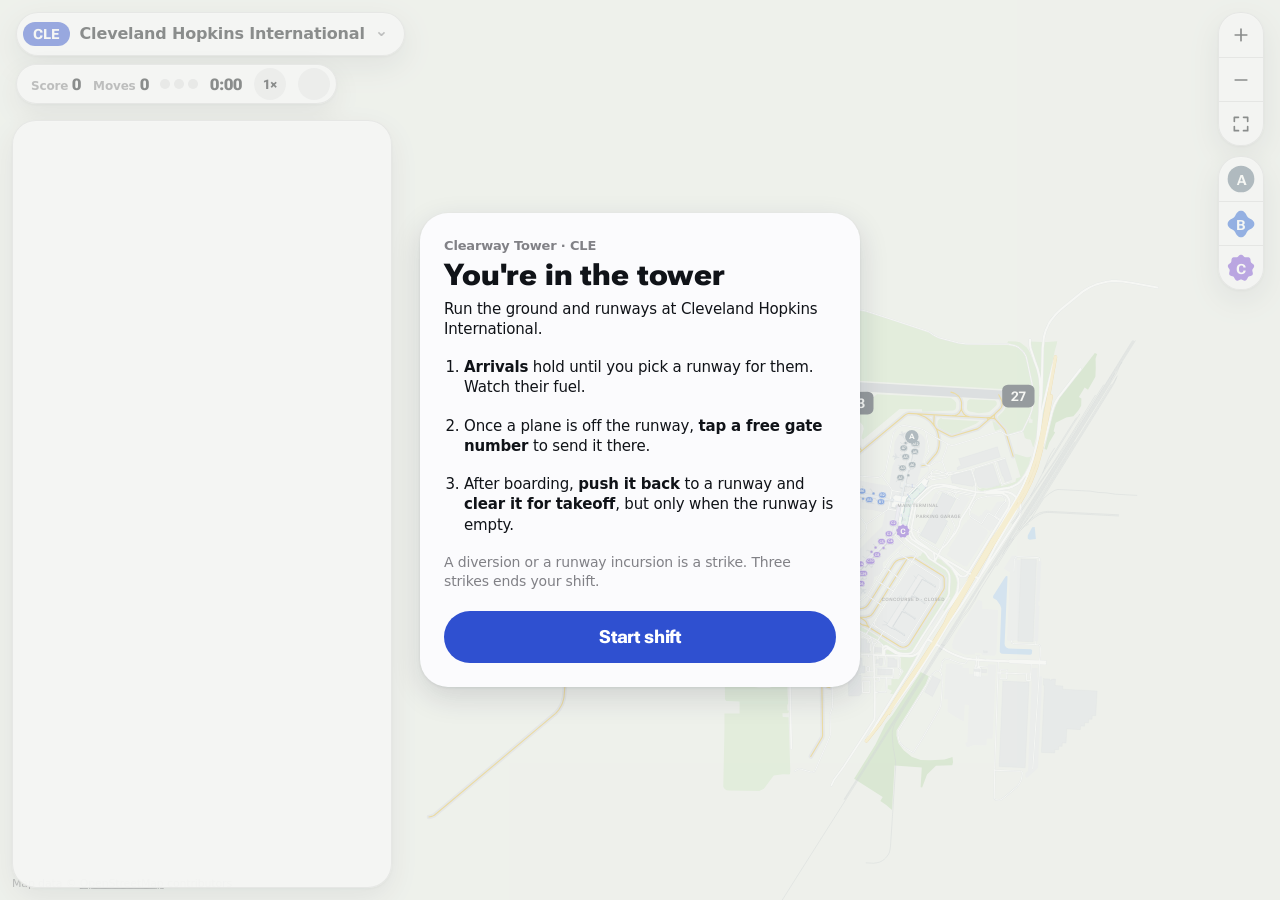
==== commit 2426907e: "Aircraft models: regional jet, narrowbody and widebody Planes are now drawn from above as stylised m" ====
--- a/index.html
+++ b/index.html
@@ -114,16 +114,25 @@
 
 /* ---------- Aircraft ---------- */
 .ac { cursor: pointer; }
-.ac .fuse { fill: var(--ac-ground); stroke: var(--bldg); stroke-width: .7; stroke-linejoin: round; }
-.ac.dep .fuse { fill: var(--ac-dep); }
-.ac.air .fuse { fill: var(--ac-air); }
+/* each plane takes its status colour (landed, departing, flying, short of fuel) and is shaded from it */
+.ac { --c: var(--ac-ground); }
+.ac.dep { --c: var(--ac-dep); }
+.ac.air { --c: var(--ac-air); }
+.ac.warn { --c: var(--no); }
+.ac .wing { fill: var(--c); }
+.ac .eng { fill: color-mix(in srgb, var(--c) 84%, #000); }
+.ac .fuse { fill: color-mix(in srgb, var(--c) 78%, #fff); }
+.ac .hl { fill: #fff; opacity: .22; }
+.ac .fin { fill: color-mix(in srgb, var(--c) 70%, #000); }
+.ac .intake, .ac .win { fill: #1b2433; opacity: .72; }
+.ac .outline { fill: none; stroke: var(--bldg); stroke-linejoin: round; }
 .ac .shadow { fill: var(--ac-shadow); display: none; }
 .ac.air .shadow { display: block; }
 .ac .hit { fill: transparent; }
 .ac .halo { fill: none; stroke: none; }
 .ac.need .halo { fill: color-mix(in srgb, var(--ac-need) 22%, transparent); }
-.ac.sel .halo { fill: color-mix(in srgb, var(--route) 22%, transparent); stroke: var(--route); stroke-width: 1.2; }
-.ac.warn .fuse { fill: var(--no); animation: warn 1s ease-in-out infinite; }
+.ac.sel .halo { fill: color-mix(in srgb, var(--route) 22%, transparent); stroke: var(--route); }
+.ac.warn .parts, .ac.warn .outline { animation: warn 1s ease-in-out infinite; }
 @keyframes warn { 50% { opacity: .45; } }
 .tag { cursor: pointer; }
 .tag rect { fill: var(--solid); stroke: var(--hairline); stroke-width: .5; }
@@ -331,6 +340,8 @@
 // Airport packs register themselves here (see airports/*/airport.js); the last one picked is remembered
 const AIRPORTS = {};
 const ACTIVE_AIRPORT = (() => { try { return localStorage.getItem('cw.airport') || 'CLE'; } catch (e) { return 'CLE'; } })();
+// aircraft models (tools/aircraft.py)
+const AIRCRAFT = { "narrow": {  "len": 38,  "span": 35.8,  "wing": "M2.07 -4.8L17.5 5.2L17.9 6.04L17.65 7.6L7 5.8L2.07 5.2ZM-2.07 -4.8L-17.5 5.2L-17.9 6.04L-17.65 7.6L-7 5.8L-2.07 5.2ZM1.61 12.2L6 15.9L6.4 16.57L6.15 17.8L1.61 16.4ZM-1.61 12.2L-6 15.9L-6.4 16.57L-6.15 17.8L-1.61 16.4Z",  "eng": "M6 -6.6C6.4 -6.6 7 -6.16 7.2 -5.76C7.4 -5.36 7.23 -4.94 7.2 -4.2C7.17 -3.46 7.22 -1.92 7.02 -1.32C6.82 -0.72 6.34 -0.6 6 -0.6C5.66 -0.6 5.18 -0.72 4.98 -1.32C4.78 -1.92 4.83 -3.46 4.8 -4.2C4.77 -4.94 4.6 -5.36 4.8 -5.76C5 -6.16 5.6 -6.6 6 -6.6ZM-6 -6.6C-5.6 -6.6 -5 -6.16 -4.8 -5.76C-4.6 -5.36 -4.77 -4.94 -4.8 -4.2C-4.83 -3.46 -4.78 -1.92 -4.98 -1.32C-5.18 -0.72 -5.66 -0.6 -6 -0.6C-6.34 -0.6 -6.82 -0.72 -7.02 -1.32C-7.22 -1.92 -7.17 -3.46 -7.2 -4.2C-7.23 -4.94 -7.4 -5.36 -7.2 -5.76C-7 -6.16 -6.4 -6.6 -6 -6.6Z",  "intake": "M5.14 -5.88Q6 -6.41 6.86 -5.88Q6 -5.4 5.14 -5.88ZM-6.86 -5.88Q-6 -6.41 -5.14 -5.88Q-6 -5.4 -6.86 -5.88Z",  "fuse": "M0 -19C0.34 -19 0.71 -18.08 1.03 -17.39C1.36 -16.7 1.74 -15.89 1.95 -14.86C2.17 -13.82 2.24 -14.8 2.3 -11.18C2.36 -7.56 2.34 3.08 2.3 6.84C2.26 10.6 2.22 9.94 2.07 11.4C1.92 12.86 1.66 14.41 1.43 15.58C1.19 16.75 0.88 17.86 0.64 18.43C0.41 19 0.21 19 0 19C-0.21 19 -0.41 19 -0.64 18.43C-0.88 17.86 -1.19 16.75 -1.43 15.58C-1.66 14.41 -1.92 12.86 -2.07 11.4C-2.22 9.94 -2.26 10.6 -2.3 6.84C-2.34 3.08 -2.36 -7.56 -2.3 -11.18C-2.24 -14.8 -2.17 -13.82 -1.95 -14.86C-1.74 -15.89 -1.36 -16.7 -1.03 -17.39C-0.71 -18.08 -0.34 -19 0 -19Z",  "hl": "M0 -10.72C0.17 -10.72 0.42 -10.76 0.51 -7.96C0.59 -5.16 0.59 3.36 0.51 6.08C0.42 8.8 0.17 8.36 0 8.36C-0.17 8.36 -0.42 8.8 -0.51 6.08C-0.59 3.36 -0.59 -5.16 -0.51 -7.96C-0.42 -10.76 -0.17 -10.72 0 -10.72Z",  "win": "M-1.43 -14.86Q0 -16.24 1.43 -14.86L1.2 -14.17Q0 -15.32 -1.2 -14.17Z",  "fin": "M0 8.74C0.17 8.74 0.44 9.88 0.51 11.4C0.57 12.92 0.45 16.53 0.37 17.86C0.28 19.19 0.12 19.38 0 19.38C-0.12 19.38 -0.28 19.19 -0.37 17.86C-0.45 16.53 -0.57 12.92 -0.51 11.4C-0.44 9.88 -0.17 8.74 0 8.74Z" }, "wide": {  "len": 64,  "span": 61,  "wing": "M3.15 -9L30.1 10.8L30.5 12.13L30.25 14.6L12 10.6L3.15 9.4ZM-3.15 -9L-30.1 10.8L-30.5 12.13L-30.25 14.6L-12 10.6L-3.15 9.4ZM2.45 21.5L10.2 27.2L10.6 28.32L10.35 30.4L2.45 28ZM-2.45 21.5L-10.2 27.2L-10.6 28.32L-10.35 30.4L-2.45 28Z",  "eng": "M10.4 -13.4C11.07 -13.4 12.07 -12.67 12.4 -12C12.73 -11.33 12.45 -10.67 12.4 -9.4C12.35 -8.13 12.43 -5.43 12.1 -4.4C11.77 -3.37 10.97 -3.2 10.4 -3.2C9.83 -3.2 9.03 -3.37 8.7 -4.4C8.37 -5.43 8.45 -8.13 8.4 -9.4C8.35 -10.67 8.07 -11.33 8.4 -12C8.73 -12.67 9.73 -13.4 10.4 -13.4ZM-10.4 -13.4C-9.73 -13.4 -8.73 -12.67 -8.4 -12C-8.07 -11.33 -8.35 -10.67 -8.4 -9.4C-8.45 -8.13 -8.37 -5.43 -8.7 -4.4C-9.03 -3.37 -9.83 -3.2 -10.4 -3.2C-10.97 -3.2 -11.77 -3.37 -12.1 -4.4C-12.43 -5.43 -12.35 -8.13 -12.4 -9.4C-12.45 -10.67 -12.73 -11.33 -12.4 -12C-12.07 -12.67 -11.07 -13.4 -10.4 -13.4Z",  "intake": "M8.96 -12.2Q10.4 -13.08 11.84 -12.2Q10.4 -11.4 8.96 -12.2ZM-11.84 -12.2Q-10.4 -13.08 -8.96 -12.2Q-10.4 -11.4 -11.84 -12.2Z",  "fuse": "M0 -32C0.53 -32 1.08 -30.6 1.57 -29.55C2.07 -28.5 2.65 -27.27 2.98 -25.7C3.3 -24.12 3.41 -26.3 3.5 -20.1C3.59 -13.9 3.56 4.97 3.5 11.52C3.44 18.07 3.37 16.75 3.15 19.2C2.93 21.65 2.53 24.27 2.17 26.24C1.81 28.21 1.34 30.08 0.98 31.04C0.62 32 0.33 32 0 32C-0.33 32 -0.62 32 -0.98 31.04C-1.34 30.08 -1.81 28.21 -2.17 26.24C-2.53 24.27 -2.93 21.65 -3.15 19.2C-3.37 16.75 -3.44 18.07 -3.5 11.52C-3.56 4.97 -3.59 -13.9 -3.5 -20.1C-3.41 -26.3 -3.3 -24.12 -2.98 -25.7C-2.65 -27.27 -2.07 -28.5 -1.57 -29.55C-1.08 -30.6 -0.53 -32 0 -32Z",  "hl": "M0 -19.4C0.26 -19.4 0.64 -20.14 0.77 -15.2C0.9 -10.26 0.9 5.36 0.77 10.24C0.64 15.12 0.26 14.08 0 14.08C-0.26 14.08 -0.64 15.12 -0.77 10.24C-0.9 5.36 -0.9 -10.26 -0.77 -15.2C-0.64 -20.14 -0.26 -19.4 0 -19.4Z",  "win": "M-2.17 -25.7Q0 -27.8 2.17 -25.7L1.82 -24.65Q0 -26.4 -1.82 -24.65Z",  "fin": "M0 14.72C0.26 14.72 0.68 16.64 0.77 19.2C0.86 21.76 0.69 27.84 0.56 30.08C0.43 32.32 0.19 32.64 0 32.64C-0.19 32.64 -0.43 32.32 -0.56 30.08C-0.69 27.84 -0.86 21.76 -0.77 19.2C-0.68 16.64 -0.26 14.72 0 14.72Z" }, "regional": {  "len": 31,  "span": 26,  "wing": "M1.53 -2.2L12.6 4.8L13 5.54L12.75 6.9L1.53 4.8ZM-1.53 -2.2L-12.6 4.8L-13 5.54L-12.75 6.9L-1.53 4.8ZM1.19 11.8L4.3 14.6L4.7 14.98L4.45 15.7L1.19 14.6ZM-1.19 11.8L-4.3 14.6L-4.7 14.98L-4.45 15.7L-1.19 14.6Z",  "eng": "M2.95 4C3.27 4 3.74 4.35 3.9 4.67C4.06 4.98 3.92 5.14 3.9 5.9C3.88 6.66 3.92 8.58 3.76 9.23C3.6 9.88 3.22 9.8 2.95 9.8C2.68 9.8 2.3 9.88 2.14 9.23C1.98 8.58 2.02 6.66 2 5.9C1.98 5.14 1.84 4.98 2 4.67C2.16 4.35 2.63 4 2.95 4ZM-2.95 4C-2.63 4 -2.16 4.35 -2 4.67C-1.84 4.98 -1.98 5.14 -2 5.9C-2.02 6.66 -1.98 8.58 -2.14 9.23C-2.3 9.88 -2.68 9.8 -2.95 9.8C-3.22 9.8 -3.6 9.88 -3.76 9.23C-3.92 8.58 -3.88 6.66 -3.9 5.9C-3.92 5.14 -4.06 4.98 -3.9 4.67C-3.74 4.35 -3.27 4 -2.95 4Z",  "intake": "M2.27 4.57Q2.95 4.15 3.63 4.57Q2.95 4.95 2.27 4.57ZM-3.63 4.57Q-2.95 4.15 -2.27 4.57Q-2.95 4.95 -3.63 4.57Z",  "fuse": "M0 -15.5C0.26 -15.5 0.52 -14.82 0.77 -14.31C1.01 -13.8 1.29 -13.21 1.44 -12.44C1.6 -11.67 1.66 -12.72 1.7 -9.72C1.74 -6.72 1.73 2.41 1.7 5.58C1.67 8.75 1.64 8.11 1.53 9.3C1.42 10.49 1.23 11.75 1.05 12.71C0.88 13.67 0.65 14.57 0.48 15.04C0.3 15.5 0.16 15.5 0 15.5C-0.16 15.5 -0.3 15.5 -0.48 15.04C-0.65 14.57 -0.88 13.67 -1.05 12.71C-1.23 11.75 -1.42 10.49 -1.53 9.3C-1.64 8.11 -1.67 8.75 -1.7 5.58C-1.73 2.41 -1.74 -6.72 -1.7 -9.72C-1.66 -12.72 -1.6 -11.67 -1.44 -12.44C-1.29 -13.21 -1.01 -13.8 -0.77 -14.31C-0.52 -14.82 -0.26 -15.5 0 -15.5Z",  "hl": "M0 -9.38C0.12 -9.38 0.31 -9.73 0.37 -7.34C0.44 -4.95 0.44 2.6 0.37 4.96C0.31 7.32 0.12 6.82 0 6.82C-0.12 6.82 -0.31 7.32 -0.37 4.96C-0.44 2.6 -0.44 -4.95 -0.37 -7.34C-0.31 -9.73 -0.12 -9.38 0 -9.38Z",  "win": "M-1.05 -12.44Q0 -13.46 1.05 -12.44L0.88 -11.93Q0 -12.78 -0.88 -11.93Z",  "fin": "M0 7.13C0.12 7.13 0.33 8.06 0.37 9.3C0.42 10.54 0.33 13.48 0.27 14.57C0.21 15.66 0.09 15.81 0 15.81C-0.09 15.81 -0.21 15.66 -0.27 14.57C-0.33 13.48 -0.42 10.54 -0.37 9.3C-0.33 8.06 -0.12 7.13 0 7.13Z" }};
 /* ---- airport: atl (map data © OpenStreetMap contributors, ODbL) ---- */
 const BASEMAP_ATL = {"grass":"M-1326 -764L-1279 -766L-1129 -768L-1085 -766L-1031 -786L-1018 -786L-1013 -776L-998 -710L-1109 -708L-1109 -640L-1000 -642L-1000 -554L-1008 -532L-1025 -522L-1137 -505L-1156 -504L-1190 -522L-1213 -539L-1238 -560L-1255 -572L-1278 -580L-1338 -583L-1380 -589L-1393 -600L-1417 -640L-1420 -695L-1387 -747L-1376 -754L-1363 -759L-1339 -758L-1326 -764ZM-1255 563L-1197 563L-1185 570L-1183 580L-1184 615L-1192 626L-1208 631L-1275 629L-1288 624L-1296 608L-1293 591L-1287 580L-1278 572L-1255 563ZM-1217 504L-1228 489L-1240 482L-1255 480L-1272 482L-1284 495L-1295 511L-1266 515L-1214 516L-1217 504ZM-1549 476L-1364 475L-1348 484L-1345 490L-1349 500L-1366 507L-1412 516L-1545 516L-1565 506L-1568 486L-1559 479L-1549 476ZM-1638 475L-1777 475L-1783 478L-1788 483L-1791 490L-1792 497L-1790 502L-1787 508L-1783 512L-1774 515L-1666 516L-1637 515L-1631 513L-1625 510L-1621 506L-1618 496L-1619 488L-1623 481L-1628 478L-1638 475ZM-1812 572L-1708 561L-1648 568L-1626 577L-1617 596L-1617 615L-1636 626L-1665 631L-1819 629L-1835 622L-1836 592L-1828 581L-1812 572ZM-1541 565L-1380 563L-1357 575L-1343 597L-1343 609L-1356 621L-1366 628L-1536 630L-1558 623L-1563 607L-1565 589L-1561 579L-1541 565ZM-1291 -512L-1299 -520L-1372 -519L-1388 -520L-1403 -524L-1417 -529L-1436 -542L-1449 -560L-1483 -621L-1495 -659L-1496 -676L-1495 -694L-1491 -712L-1480 -737L-1424 -832L-1381 -888L-1327 -994L-1306 -1023L-1109 -1152L-1074 -1164L-893 -1222L-874 -1226L-631 -1243L-616 -1240L-594 -1230L-576 -1216L-550 -1177L-537 -1167L-511 -1155L-426 -1152L-423 -1148L-425 -1139L-435 -1131L-456 -1126L-495 -1126L-534 -1136L-556 -1153L-594 -1175L-627 -1184L-644 -1186L-933 -1184L-965 -1176L-999 -1159L-1033 -1126L-1051 -1093L-1059 -1065L-1060 -1011L-1170 -1011L-1172 -945L-1058 -945L-1059 -851L-1061 -841L-1078 -829L-1099 -821L-1159 -813L-1191 -812L-1352 -812L-1391 -807L-1409 -798L-1426 -781L-1462 -730L-1470 -711L-1473 -690L-1472 -643L-1464 -620L-1442 -584L-1420 -553L-1406 -544L-1386 -537L-1299 -530L-1288 -527L-1284 -521L-1281 -514L-1291 -512ZM-1889 701L-2001 701L-2001 626L-1890 625L-1890 496L-1892 491L-1895 489L-1903 488L-1949 494L-2011 510L-2036 515L-2049 516L-2248 516L-2295 521L-2303 526L-2307 529L-2309 534L-2310 538L-2314 574L-2315 741L-2308 790L-2304 796L-2298 800L-2293 802L-2255 805L-2157 804L-1994 763L-1969 762L-1939 764L-1924 763L-1906 760L-1896 757L-1891 750L-1890 746L-1889 701ZM-2123 877L-2122 875L-2121 858L-2125 844L-2128 842L-2157 848L-2297 849L-2306 848L-2324 840L-2334 833L-2347 819L-2356 799L-2357 790L-2358 544L-2355 522L-2347 504L-2340 495L-2325 483L-2315 478L-2293 473L-2041 472L-1861 430L-1817 424L-1776 425L-1765 405L-1810 405L-1835 408L-2014 450L-2034 453L-2080 457L-2172 457L-2199 456L-2290 456L-2304 457L-2315 460L-2334 468L-2342 474L-2356 487L-2370 509L-2374 523L-2376 539L-2376 783L-2374 801L-2371 812L-2368 820L-2362 831L-2355 841L-2347 849L-2337 856L-2326 862L-2313 867L-2302 869L-2222 877L-2199 886L-2186 898L-2176 890L-2158 878L-2143 875L-2123 877ZM-1776 425L-1765 405L-1294 406L-1281 404L-1285 411L-1296 420L-1313 424L-1776 425ZM-1496 -619L-1505 -652L-1507 -660L-1507 -680L-1509 -684L-1513 -685L-1540 -686L-1544 -687L-1549 -689L-1552 -693L-1555 -702L-1561 -730L-1562 -748L-1561 -763L-1555 -779L-1550 -783L-1541 -787L-1534 -787L-1524 -783L-1483 -761L-1480 -761L-1465 -784L-1465 -791L-1466 -793L-1470 -796L-1476 -795L-1479 -790L-1479 -782L-1482 -781L-1485 -802L-1480 -803L-1478 -799L-1469 -800L-1463 -798L-1459 -798L-1386 -924L-1366 -953L-1358 -963L-1333 -1005L-1318 -1024L-1299 -1042L-1121 -1157L-1123 -1162L-1160 -1144L-1163 -1142L-1163 -1141L-1206 -1116L-1296 -1054L-1453 -958L-1483 -934L-1499 -918L-1527 -882L-1544 -855L-1555 -830L-1567 -790L-1571 -761L-1571 -737L-1569 -722L-1561 -693L-1551 -670L-1539 -649L-1505 -610L-1504 -612L-1505 -613L-1496 -619ZM-846 -640L-897 -550L-906 -548L-927 -550L-936 -556L-948 -573L-949 -591L-945 -616L-941 -628L-932 -636L-923 -639L-912 -640L-846 -640ZM-772 -640L-440 -639L-434 -637L-436 -632L-550 -568L-574 -558L-607 -551L-640 -548L-784 -547L-795 -551L-804 -560L-812 -572L-814 -583L-807 -600L-786 -635L-778 -639L-772 -640ZM-827 -405L-698 -404L-678 -395L-672 -390L-667 -379L-722 -377L-849 -377L-848 -383L-845 -388L-839 -395L-827 -405ZM-580 -457L-333 -457L-329 -463L-332 -471L-347 -493L-356 -495L-552 -496L-559 -494L-576 -483L-581 -474L-582 -469L-580 -457ZM-521 -405L-392 -405L-382 -402L-360 -383L-362 -377L-535 -378L-545 -381L-535 -396L-521 -405ZM-969 398L-1157 395L-1150 407L-1142 417L-1131 421L-1000 424L-988 418L-969 398ZM-851 395L-665 397L-674 411L-689 421L-709 426L-821 425L-838 420L-845 408L-851 395ZM-883 476L-689 476L-653 481L-644 488L-640 494L-645 504L-653 507L-737 516L-831 517L-875 509L-886 494L-883 476ZM-1161 474L-950 474L-942 476L-942 485L-943 493L-950 508L-960 513L-977 518L-1117 515L-1148 508L-1168 485L-1161 474ZM-745 562L-624 565L-542 575L-535 582L-526 617L-533 627L-736 631L-751 615L-755 599L-757 579L-745 562ZM-1116 566L-815 566L-810 567L-806 571L-801 578L-800 613L-804 621L-813 625L-1123 625L-1133 621L-1138 612L-1138 579L-1134 572L-1130 568L-1116 566ZM-545 396L-367 394L-365 399L-373 412L-381 418L-391 421L-464 423L-507 423L-526 421L-535 416L-542 408L-545 396ZM-569 485L-564 483L-554 483L-545 484L-539 488L-535 494L-536 501L-540 505L-548 507L-560 507L-568 505L-572 502L-575 496L-573 489L-569 485ZM-1049 -464L-1016 -459L-1012 -457L-1010 -454L-1012 -450L-1049 -432L-1096 -425L-1137 -431L-1140 -432L-1142 -434L-1142 -436L-1140 -439L-1103 -456L-1062 -463L-1049 -464ZM-1136 -365L-1073 -365L-1051 -369L-1013 -374L-986 -376L-988 -379L-992 -383L-1005 -386L-1121 -369L-1132 -367L-1136 -365ZM-770 -495L-688 -495L-663 -492L-647 -487L-643 -484L-637 -475L-635 -459L-637 -456L-640 -455L-814 -456L-854 -470L-858 -474L-856 -479L-810 -495L-770 -495ZM-121 -638L-196 -640L-263 -637L-297 -630L-343 -616L-383 -600L-413 -584L-421 -577L-423 -565L-420 -556L-411 -549L-402 -546L-121 -547L-87 -560L-82 -566L-84 -580L-103 -625L-111 -635L-121 -638ZM-38 -639L161 -639L173 -638L175 -635L173 -632L69 -571L27 -556L4 -552L0 -553L-8 -559L-21 -578L-45 -625L-49 -635L-46 -638L-38 -639ZM-246 -496L-93 -497L-72 -493L-57 -489L-39 -481L-39 -473L-47 -468L-66 -461L-82 -459L-275 -457L-277 -465L-275 -474L-265 -489L-246 -496ZM-243 -376L-60 -375L-60 -381L-64 -389L-78 -402L-90 -406L-212 -405L-221 -404L-230 -400L-240 -384L-243 -376ZM94 -495L330 -495L353 -491L360 -489L367 -485L369 -481L367 -476L358 -473L284 -463L151 -462L151 -465L145 -465L145 -463L101 -465L101 -468L94 -469L94 -466L81 -468L62 -472L47 -479L46 -481L47 -482L58 -488L80 -493L94 -495ZM371 -635L375 -628L376 -612L376 -565L374 -558L371 -554L362 -549L357 -548L202 -549L196 -551L192 -554L186 -562L186 -573L192 -582L216 -596L250 -611L270 -618L319 -632L358 -639L366 -638L371 -635ZM-420 476L-340 476L-329 479L-329 495L-340 509L-348 515L-361 519L-398 519L-457 509L-464 504L-467 496L-464 488L-461 485L-420 476ZM-60 395L-242 394L-238 408L-232 415L-221 422L-207 424L-82 423L-65 408L-61 401L-60 395ZM-270 474L-28 476L-22 484L-27 496L-40 513L-58 517L-252 517L-268 507L-274 493L-270 474ZM-124 567L-116 570L-104 582L-98 597L-97 605L-98 612L-102 619L-107 624L-169 624L-213 614L-234 608L-266 596L-305 572L-307 568L-305 565L-124 567ZM-15 565L224 561L216 571L144 602L42 624L-4 630L-32 629L-43 616L-46 593L-34 578L-15 565ZM233 624L454 624L460 622L465 616L467 606L467 600L466 595L460 581L451 572L444 567L425 565L408 565L363 568L339 571L310 581L233 624ZM33 488L46 486L252 486L261 487L283 492L294 496L295 499L292 506L289 508L224 517L51 517L45 514L34 503L28 492L29 490L33 488ZM65 415L298 415L294 424L291 427L286 429L262 433L244 434L129 435L75 429L69 423L65 415ZM-447 572L-415 570L-403 571L-317 623L-455 629L-470 620L-472 607L-466 583L-460 574L-447 572ZM72 -398L77 -409L159 -417L361 -419L375 -418L439 -411L441 -407L444 -391L444 -259L443 -244L437 -247L434 -253L427 -301L427 -392L276 -392L265 -398L252 -400L78 -399L77 -398L72 -398ZM450 -640L466 -629L468 -614L468 -565L462 -555L449 -547L441 -550L430 -558L429 -625L434 -633L440 -639L450 -640ZM538 -640L916 -638L980 -629L1059 -604L1099 -580L1100 -567L1087 -554L976 -543L598 -548L561 -552L537 -566L524 -593L519 -618L523 -635L538 -640ZM1058 -490L1070 -495L1092 -500L1762 -496L1796 -488L1808 -479L1796 -463L1796 -446L1119 -445L1118 -454L1087 -458L1081 -460L1062 -479L1058 -486L1058 -490ZM623 -467L615 -467L609 -461L606 -450L603 -419L601 -305L598 -273L585 -228L547 -181L524 -156L517 -134L514 -56L515 -28L514 91L517 110L532 114L539 114L537 16L522 13L525 -6L530 -10L528 -28L542 -66L538 -133L580 -194L616 -217L630 -232L633 -299L631 -465L623 -467ZM880 566L669 565L659 587L685 628L888 629L903 617L906 600L898 579L880 566ZM401 486L429 487L460 494L464 497L465 499L462 504L456 508L431 516L393 517L372 509L364 505L361 502L361 499L367 494L401 486ZM554 568L574 567L579 567L585 571L609 611L609 616L604 622L602 624L566 624L563 622L550 602L543 587L542 580L544 573L549 569L554 568ZM984 568L1030 568L1042 571L1051 578L1056 589L1059 600L1060 611L1058 617L1052 624L1029 629L966 627L960 624L958 614L959 595L961 585L969 577L975 572L984 568ZM659 483L789 485L845 492L872 497L846 508L793 517L686 515L667 509L644 490L659 483ZM982 491L1031 484L1227 484L1316 497L1305 506L1251 515L1030 519L953 500L982 491ZM524 384L547 384L550 386L550 399L544 423L543 425L539 426L534 424L531 421L524 384ZM839 412L614 412L615 416L620 423L630 425L693 432L716 434L748 433L818 426L837 421L839 418L839 412ZM457 -76L456 -98L462 -91L464 -76L457 -76ZM465 -55L467 48L464 48L464 56L467 56L465 94L457 90L458 -53L456 -54L465 -55ZM359 412L361 422L363 425L368 429L398 433L414 434L428 433L458 429L462 426L467 421L468 413L463 413L463 412L359 412ZM371 396L377 400L445 400L454 389L470 390L469 402L464 403L375 404L368 398L368 396L371 396Z","wood":"M-1960 -417L-1942 -412L-1914 -408L-1901 -404L-1905 -393L-1919 -378L-1929 -364L-1935 -364L-1950 -395L-1963 -411L-1960 -417ZM-2011 -467L-1933 -567L-1921 -578L-1902 -586L-1876 -587L-1853 -583L-1839 -574L-1824 -558L-1816 -534L-1815 -507L-1823 -488L-1842 -465L-1864 -449L-1889 -444L-1920 -441L-1941 -441L-2011 -467ZM-1420 125L-1406 113L-1401 117L-1394 127L-1389 140L-1388 153L-1389 157L-1390 158L-1394 157L-1396 150L-1404 139L-1408 134L-1420 125ZM-1667 -782L-1643 -789L-1614 -788L-1599 -784L-1596 -771L-1610 -712L-1628 -628L-1638 -623L-1648 -629L-1660 -649L-1667 -693L-1670 -763L-1667 -782ZM-1840 -419L-1815 -451L-1787 -483L-1774 -494L-1763 -494L-1759 -487L-1761 -481L-1793 -440L-1830 -396L-1837 -389L-1847 -395L-1840 -419Z","water":"M804 -436L803 -429L801 -426L796 -423L792 -422L786 -425L782 -430L781 -433L783 -440L786 -443L791 -445L796 -445L800 -443L804 -436ZM827 -436L832 -432L833 -429L832 -422L827 -418L820 -418L815 -422L813 -424L814 -431L815 -434L821 -437L827 -436ZM824 -414L830 -411L832 -408L833 -402L829 -396L823 -394L817 -396L814 -399L813 -405L814 -408L818 -412L824 -414ZM757 -387L761 -380L758 -372L751 -368L746 -368L741 -371L738 -375L737 -380L739 -385L741 -388L746 -390L749 -391L753 -390L757 -387ZM838 -395L843 -390L842 -383L837 -379L831 -380L827 -385L828 -391L834 -395L838 -395ZM839 -370L843 -368L845 -363L843 -358L837 -357L834 -359L832 -365L835 -369L839 -370ZM842 -354L845 -351L844 -345L841 -343L835 -343L832 -348L833 -352L838 -355L842 -354ZM853 -431L858 -427L859 -425L858 -419L854 -415L849 -415L844 -418L842 -422L843 -425L846 -429L848 -431L853 -431ZM843 -446L848 -443L849 -439L849 -436L846 -431L840 -430L835 -432L833 -436L833 -439L834 -442L837 -445L843 -446ZM865 -444L869 -440L868 -435L867 -432L861 -430L855 -432L852 -437L853 -442L858 -446L862 -446L865 -444Z","apron":"M-1068 -344L-1067 -366L-1073 -365L-1136 -365L-1136 -356L-1220 -355L-1219 -429L-1226 -474L-1263 -473L-1278 -475L-1315 -497L-1332 -503L-1395 -504L-1470 -523L-1470 -483L-1473 -455L-1473 -427L-1473 -415L-1470 -409L-1461 -405L-1423 -405L-1402 -401L-1402 -405L-1355 -405L-1355 -122L-1353 -121L-1353 -26L-1328 -26L-1328 -17L-1307 -17L-1307 -4L-1320 -4L-1331 -1L-1345 15L-1353 15L-1353 376L-1366 376L-1366 379L-1376 379L-1375 385L-1373 388L-1367 393L-1360 396L-1295 395L-1281 404L-1242 403L-1220 400L-1201 395L-1186 394L-1087 396L-1087 351L-1078 351L-1078 16L-1081 15L-1081 1L-1112 -1L-1120 -8L-1120 -27L-1112 -34L-1101 -34L-1101 -38L-1093 -38L-1093 -52L-1081 -52L-1081 -54L-1078 -54L-1078 -191L-1086 -191L-1086 -205L-1078 -205L-1078 -344L-1068 -344ZM-1050 -322L-1059 -322L-1059 -344L-1068 -344L-1067 -366L-1051 -369L-1004 -375L-991 -376L-986 -376L-986 -374L-849 -374L-849 -377L-760 -377L-760 -345L-775 -345L-775 -223L-782 -222L-782 -173L-775 -173L-775 -113L-783 -113L-782 -85L-775 -85L-775 -58L-788 -58L-788 -30L-784 -30L-788 -28L-775 -28L-775 -24L-790 -23L-790 -18L-808 -19L-817 -7L-817 6L-808 18L-775 18L-775 159L-784 158L-784 167L-775 167L-775 198L-782 198L-782 213L-775 213L-775 330L-766 330L-766 351L-775 351L-776 352L-776 359L-758 359L-758 396L-851 395L-851 393L-973 393L-973 398L-1031 397L-1032 351L-1050 351L-1051 147L-1050 147L-1050 153L-1042 153L-1042 145L-1051 145L-1052 -6L-1016 -6L-1008 -14L-1008 -31L-1016 -38L-1028 -38L-1028 -35L-1029 -35L-1029 -36L-1050 -36L-1050 -322ZM-758 359L-758 396L-665 397L-662 393L-559 393L-545 396L-454 395L-454 322L-469 322L-469 59L-472 59L-471 44L-469 44L-469 28L-477 28L-477 5L-469 5L-469 -6L-511 -6L-513 -10L-516 -10L-523 -23L-508 -26L-508 -31L-496 -33L-496 -36L-484 -39L-484 -40L-479 -40L-479 -73L-469 -73L-469 -127L-474 -127L-474 -134L-476 -134L-476 -162L-469 -162L-469 -256L-479 -264L-479 -286L-470 -293L-460 -293L-460 -297L-457 -301L-457 -303L-455 -303L-455 -378L-546 -378L-547 -375L-666 -375L-667 -379L-760 -377L-760 -345L-747 -344L-747 -242L-740 -242L-740 -228L-747 -228L-747 -172L-740 -172L-740 -133L-747 -133L-747 -89L-740 -89L-740 -75L-747 -75L-747 -56L-743 -58L-731 -58L-731 -30L-743 -30L-741 -27L-747 -27L-747 -16L-711 -16L-705 -10L-705 7L-716 20L-747 20L-747 23L-745 23L-745 25L-745 38L-747 38L-747 351L-742 351L-742 358L-758 359ZM-455 -303L-455 -378L-362 -377L-362 -375L-244 -375L-243 -376L-151 -376L-149 -301L-160 -301L-160 -226L-163 -226L-163 -212L-160 -213L-160 -163L-161 -66L-163 -66L-163 -52L-161 -52L-161 -44L-166 -44L-166 -38L-169 -38L-180 -33L-180 -31L-201 -31L-201 -16L-203 -16L-203 -6L-192 -6L-192 1L-176 8L-176 11L-163 11L-163 15L-160 15L-161 166L-165 166L-165 220L-160 220L-160 244L-165 244L-165 270L-160 270L-161 337L-150 337L-151 394L-352 393L-454 395L-454 322L-441 322L-440 314L-441 9L-434 9L-431 6L-431 -5L-437 -5L-437 -3L-441 -3L-441 -10L-397 -11L-394 -15L-392 -15L-383 -31L-420 -39L-420 -44L-441 -44L-441 -88L-433 -88L-433 -104L-441 -104L-441 -138L-434 -138L-434 -169L-436 -169L-436 -186L-441 -186L-441 -227L-439 -227L-439 -242L-441 -242L-441 -257L-432 -264L-432 -285L-441 -293L-451 -293L-450 -297L-454 -300L-454 -303L-455 -303ZM-149 -301L-151 -376L62 -375L62 -393L78 -393L78 -399L189 -400L189 -341L164 -341L164 -47L156 -47L156 -38L148 -38L125 -25L125 -20L85 -20L85 31L125 31L125 36L148 52L164 52L164 382L181 382L181 415L65 415L65 414L54 414L54 411L32 409L-34 393L-59 393L-60 395L-151 394L-150 337L-141 337L-141 272L-136 272L-136 241L-141 241L-141 191L-139 191L-138 176L-141 176L-141 88L-136 88L-136 54L-141 54L-141 14L-135 14L-135 1L-131 1L-131 10L-124 10L-124 2L-105 -12L-99 -12L-98 -16L-102 -16L-102 -26L-110 -26L-110 -31L-118 -31L-118 -37L-131 -37L-131 -40L-135 -40L-135 -44L-141 -44L-141 -137L-137 -137L-137 -146L-141 -146L-141 -281L-136 -280L-136 -301L-149 -301ZM440 24L393 24L393 26L383 26L383 24L334 24L334 27L324 27L325 24L312 24L312 45L250 45L250 55L235 55L235 118L199 118L198 382L181 382L181 415L298 415L298 411L347 411L359 412L368 396L371 396L377 400L445 400L445 98L449 87L445 80L445 24L440 24ZM234 -115L201 -116L198 -341L189 -341L189 -400L258 -399L265 -398L276 -392L427 -392L427 -301L434 -253L437 -247L443 -244L443 -110L446 -110L445 -30L435 -30L435 -35L427 -35L427 -13L415 -13L415 -10L385 -11L385 -13L377 -13L377 -11L312 -11L312 -31L273 -31L273 -37L265 -37L265 -31L250 -31L250 -41L234 -41L234 -115ZM692 22L708 20L707 -48L669 -48L662 -55L586 -55L559 -29L550 -29L550 53L547 54L545 166L538 202L538 384L547 384L550 386L550 399L547 410L603 410L614 412L690 412L689 402L729 402L729 357L721 357L721 351L718 351L718 347L708 347L708 69L692 60L692 22ZM1959 -446L1959 -257L1794 -257L1782 -249L1782 -194L1731 -194L1731 -316L1239 -317L1197 -319L1197 -348L1015 -348L1023 -448L1119 -445L1959 -446ZM898 65L898 59L830 59L830 74L809 74L808 82L807 85L804 85L805 92L797 114L793 114L793 120L788 120L788 127L781 127L781 158L770 158L770 165L758 165L758 195L755 195L756 226L745 226L744 241L746 241L744 347L737 347L737 357L729 357L729 412L839 412L840 410L982 410L983 194L977 164L976 59L942 59L942 61L939 61L939 65L898 65Z","taxiway":"M1879 592L1878 580L1876 574L1871 567L1861 555L1851 548L1845 544L1835 541L1824 541L-1803 541L-1811 541L-1825 545L-1831 548L-1845 559L-1856 574L-1859 581L-1862 593L-1864 606L-1862 613L-1856 630L-1844 646L-1836 653L-1823 662M-1549 449L-1560 451L-1572 457L-1582 466L-1589 477L-1592 484L-1592 493L-1592 541M-1319 541L-1319 725L-1317 737L-1313 748L-1309 755L-1296 772L-1288 777L-1278 781L-1262 784M-1592 541L-1592 607L-1587 626L-1582 635L-1574 646L-1561 654L-1540 662M-1196 -500L-1270 -550L-1282 -556L-1292 -558L-1380 -559L-1393 -562L-1407 -571L-1414 -580L-1444 -630L-1450 -644L-1452 -660L-1452 -690L-1450 -705L-1445 -717L-1407 -770L-1394 -781L-1382 -787L-1370 -789L-1361 -790L-1099 -791L-1076 -798L-1061 -805L-1047 -816L-1028 -835L-1016 -844M-1780 541L-1788 540L-1796 536L-1810 522L-1814 517L-1818 505L-1818 489L-1813 473L-1806 463L-1801 459L-1790 452L-1776 449M-1372 541L-1360 538L-1352 536L-1341 530L-1333 523L-1323 510L-1312 483L-1304 470L-1294 460L-1279 452L-1267 449L-1245 450L-1234 452L-1218 460L-1202 474M-1247 403L-1248 417L-1251 424L-1255 431L-1263 440L-1270 445L-1286 449M-1592 501L-1593 506L-1596 516L-1605 527L-1616 535L-1633 541M-1592 501L-1587 517L-1577 529L-1565 537L-1550 540M-1643 541L-1635 543L-1622 549L-1618 552L-1607 563L-1601 571L-1595 582L-1592 597M-1535 541L-1546 542L-1557 546L-1568 552L-1575 558L-1582 567L-1588 579L-1592 597M-1366 541L-1352 546L-1336 557L-1327 569L-1321 580L-1319 589M372 459L68 459L38 457L2 451L-30 449L-651 449L-1134 450L-1776 449L-1786 450L-1795 452L-1814 459L-1829 469L-1835 475L-1850 492L-1857 507L-1862 523L-1864 541L-1863 815M-1319 598L-1315 581L-1311 572L-1306 564L-1293 552L-1281 545L-1273 543L-1261 541L-1193 541L-1180 547L-1172 554L-1166 564L-1163 577L-1159 563L-1153 554L-1142 545L-1128 541M-1893 784L-1987 784L-2148 825L-2160 827L-2296 827L-2302 826L-2307 824L-2318 818L-2327 809L-2333 799L-2336 787L-2336 535L-2330 518L-2318 504L-2308 498L-2296 495L-2048 495L-2037 494L-1905 464M-1881 469L-1869 481L-1865 491L-1863 532M-1905 464L-1896 464L-1881 469L-1805 528M-1781 449L-1833 449L-1846 451L-1905 464M-1283 -463L-1278 -461L-1262 -460L-1225 -465M-1319 500L-1319 541M-1451 -496L-1341 -496L-1335 -495L-1327 -492L-1257 -445L-1251 -439L-1247 -427L-1247 -355M-1592 493L-1594 482L-1599 471L-1605 462L-1614 455L-1622 452L-1634 449M-667 -856L-680 -853L-686 -850L-696 -842L-700 -837L-794 -674M-607 -491L-607 -431M-501 741L-501 495M-1222 -466L-974 -504L-860 -520L-835 -522L1789 -523L1799 -525L1814 -530L1846 -547L1866 -552L1874 -553L2001 -553L2018 -559L2032 -571L2038 -581L2041 -593L2041 -675M-775 662L-775 574M-1163 577L-1163 603M-880 -429L-882 -375M-1035 -978L-1035 -912L-1030 -882L-1024 -862L-1016 -844L-989 -801L-981 -781L-975 -756L-974 -732L-973 -460L-971 -450L-947 -401L-944 -388L-942 -375M-781 -522L-796 -525L-809 -531L-820 -540L-829 -552L-835 -565L-838 -580L-837 -594L-832 -608M-635 -431L-624 -429L-614 -426L-603 -420L-596 -414L-589 -407L-582 -394L-577 -375M-338 -674L-343 -662L-353 -650L-539 -542L-553 -535L-569 -529L-587 -525L-603 -522M-1186 394L-1186 404L-1190 416L-1196 428L-1202 434L-1213 443L-1220 446L-1235 450M-881 393L-886 414L-897 430L-911 441L-917 444L-926 447L-938 449M-577 393L-578 402L-582 414L-593 430L-602 437L-610 443L-619 446L-633 449M-1199 480L-1177 517L-1169 526L-1155 536L-1143 540L-1136 541M-912 449L-912 488M-607 449L-607 496M-835 -522L-916 -522L-938 -527L-951 -535L-962 -547L-968 -557L-974 -575M-1003 -414L-991 -420L-983 -427L-979 -432L-975 -445L-973 -460M-1180 -355L-1169 -371L-1161 -379L-1148 -388L-1129 -395M-1019 -497L-1002 -505L-986 -517L-978 -532L-974 -549M-881 -380L-873 -401L-862 -414L-847 -425L-827 -431M620 -522L611 -521L602 -517L480 -447L463 -442L69 -441L-10 -432L-39 -431L-854 -430L-924 -425L-990 -416L-1220 -381M-581 449L-590 448L-602 444L-610 439L-619 432L-626 424L-631 416L-635 407L-638 393M-885 449L-902 446L-920 436L-928 428L-934 419L-939 408L-942 393M-1247 -355L-1247 403M-585 -431L-594 -429L-605 -424L-615 -418L-621 -412L-627 -405L-632 -397L-636 -386L-638 -375M-1134 450L-1144 449L-1153 445L-1165 438L-1174 429L-1179 422L-1186 400M-963 541L-943 536L-933 529L-927 524L-917 510L-914 501L-912 488L-908 505L-903 515L-897 523L-891 528L-881 535L-870 539L-861 541M-810 541L-798 544L-789 550L-780 561L-775 574L-771 564L-764 553L-753 545L-741 540M-651 449L-634 453L-621 462L-616 468L-611 476L-607 491L-608 502L-610 512L-619 526L-626 532L-634 536L-650 540M-607 496L-605 508L-602 516L-595 526L-587 532L-580 537L-570 540L-544 540L-529 537L-520 532L-513 525L-505 512L-502 504L-501 495L-504 479L-513 465L-519 458L-527 454L-535 451L-544 449L-568 450L-579 453L-587 457L-593 462L-600 470L-605 482L-607 491M-544 540L-536 542L-528 545L-521 549L-513 555L-505 568L-501 583M-459 540L-475 545L-487 553L-493 560L-498 568L-501 583M-459 540L-468 538L-477 535L-484 530L-491 524L-498 510L-501 495L-498 479L-494 471L-488 463L-475 453L-458 449M-695 449L-676 445L-667 440L-655 431L-649 424L-643 413L-639 402L-638 393M-577 393L-572 411L-566 422L-559 431L-550 439L-541 444L-533 447L-522 449M-942 393L-943 401L-950 419L-959 431L-971 441L-986 447L-1000 450M-881 393L-875 413L-869 424L-858 436L-848 443L-834 448L-823 449M-694 -431L-685 -430L-673 -425L-664 -420L-657 -415L-648 -404L-644 -396L-641 -388L-638 -375M-577 -375L-574 -388L-571 -397L-560 -413L-555 -417L-541 -426L-531 -429L-520 -431M-1227 662L-1211 659L-1200 656L-1184 646L-1175 637L-1169 627L-1165 616L-1163 603L-1160 619L-1155 629L-1149 638L-1141 646L-1132 653L-1123 657L-1098 662M-638 -375L-638 393M-577 -375L-577 393M-942 -375L-942 393M-882 -375L-881 393M-1180 -355L-1186 -332L-1186 394M-974 -611L-968 -632L-956 -651L-943 -662L-936 -666L-928 -670L-912 -674M-974 -732L-969 -717L-966 -710L-961 -703L-951 -692L-933 -680L-912 -674M-779 -701L-788 -690L-801 -682L-813 -677L-826 -674M-1180 -443L-1180 -355M-1180 -443L-1181 -474L-1184 -484L-1189 -492L-1196 -500M-1180 -443L-1177 -454L-1170 -464L-1162 -472L-1149 -476M-1129 -395L-1147 -394L-1161 -397L-1168 -402L-1174 -410L-1178 -418L-1180 -426M-1208 450L-1220 446L-1233 437L-1242 424L-1247 408M-854 -430L-864 -432L-871 -435L-883 -445M-924 -508L-942 -518L-956 -530L-967 -549L-971 -559L-973 -571M-892 -473L-898 -489L-907 -500L-918 -506L-935 -509M-942 -508L-953 -503L-966 -492L-971 -484L-974 -472M-892 -466L-894 -452L-901 -439L-912 -430L-924 -425M-860 -520L-870 -516L-879 -509L-888 -497L-892 -485M-885 -516L-891 -491L-892 -466L-889 -456L-883 -445L-880 -438L-880 -429M-878 -530L-890 -519L-902 -514M-973 -460L-977 -473L-981 -479L-987 -487L-999 -494L-1006 -496L-1015 -497M-943 -379L-948 -393L-958 -405L-973 -413L-990 -416M-946 -397L-945 -407L-941 -415L-937 -420L-928 -424M-932 -424L-942 -425L-954 -430L-959 -434L-968 -444M-1180 -443L-1190 -457L-1198 -464L-1207 -467L-1215 -467M-1202 -384L-1194 -389L-1188 -394L-1185 -400L-1180 -412M-1246 -408L-1241 -398L-1235 -391L-1227 -386L-1220 -383M-1247 -427L-1245 -444L-1242 -450L-1236 -458L-1225 -465M-794 -674L-885 -516M-1220 -381L-1226 -379L-1236 -372L-1242 -365L-1247 -355M-881 -384L-885 -398L-893 -411L-905 -420L-920 -425M-1149 -476L-1158 -477L-1166 -480L-1196 -500M-639 -522L-627 -519L-618 -512L-611 -502L-607 -491M-607 -491L-604 -502L-597 -512L-588 -519L-576 -522M-1180 -355L-1180 -354M-1220 -383L-1213 -382M-1225 -465L-1222 -466M-1225 -465L-1222 -466M-1216 450L-1199 480M-303 -469L-303 -431M359 -674L312 -669L287 -662L265 -654L35 -522M-423 540L-404 544L-390 551L-322 589L-231 645L-216 651L-200 655L-163 661L-144 662M-16 784L-35 779L-50 770L-63 756L-70 741L-72 732L-71 540M-337 -739L-337 -691L-338 -674M-332 -431L-320 -430L-309 -426L-298 -420L-289 -412L-282 -403L-277 -393L-274 -383L-273 -371M-10 -432L6 -428L13 -425L20 -419L30 -406L35 -391L36 -408L40 -418L44 -424L49 -429L57 -435L66 -439L75 -441M-272 393L-275 405L-279 416L-289 431L-295 436L-308 444L-328 449M34 409L33 417L30 425L21 437L7 446L-4 449L-11 450M-303 449L-303 491M-276 450L-290 447L-297 444L-303 441L-313 434L-322 425L-327 416L-333 393M-33 393L-34 -375M-276 -431L-287 -429L-300 -424L-310 -418L-319 -410L-325 -402L-330 -390L-333 -371M2 -433L-7 -430L-14 -426L-22 -418L-27 -412L-32 -397L-34 -375M369 540L341 544L301 557L280 566L227 596L189 615L160 626L134 635L91 647L39 657L7 660L-34 662M-39 -431L-31 -433L-22 -436L-15 -440L-7 -448L0 -461L3 -481L9 -497L20 -512L35 -522M2 -433L2 -466L0 -476L-4 -487L-22 -522M84 -551L61 -540L35 -532L6 -525L-19 -522M-22 -522L-93 -664L-97 -674M-91 -522L-78 -526L-72 -529L-61 -538L-57 -544L-52 -557L-50 -563L-50 -570L-53 -584M-54 -522L-40 -519L-28 -514L-17 -505L-6 -492M45 -439L33 -440L18 -447L8 -454L2 -466M2 -466L4 -476L8 -489L19 -504L31 -513L40 -518L49 -521L60 -522M2 -522L-8 -525L-20 -531L-29 -539L-34 -545M175 -603L166 -593L161 -581L159 -567L161 -554L167 -542L177 -533L189 -526L202 -522M-390 449L-371 445L-357 437L-344 422L-335 405L-333 393M-216 449L-234 445L-247 438L-254 432L-263 421L-269 410L-272 393M-79 449L-62 446L-48 438L-40 429L-37 423L-34 416L-33 408M34 409L35 418L37 429L46 443L53 450L62 455L70 458L78 459M-125 540L-112 543L-104 547L-89 558L-82 567L-76 578L-73 588L-71 599L-70 588L-66 577L-61 568L-54 559L-46 552L-36 546L-15 540M2 487L4 505L13 519L24 530L39 537L53 540M-322 589L-329 583L-333 577L-335 567L-334 560L-331 553L-326 547L-321 543L-313 540M-349 540L-332 534L-318 523L-308 508L-303 491L-301 499L-296 511L-286 524L-279 530L-270 535L-262 539L-253 540M-353 -650L-317 -670L-301 -673L-292 -674M-431 -605L-440 -596L-447 -584L-450 -571L-449 -557L-444 -544L-435 -534L-424 -526L-411 -522M-390 -431L-380 -430L-371 -427L-362 -422L-351 -413L-343 -404L-339 -395L-335 -385L-333 -373M-212 -431L-227 -429L-235 -426L-247 -420L-255 -414L-261 -406L-267 -395L-271 -383L-273 -374M-76 -431L-67 -429L-59 -426L-47 -418L-37 -404L-33 -389M328 502L324 516L320 523L314 530L304 537L290 540M35 -391L35 -375M35 -375L34 409M-333 -371L-333 393M-273 -371L-272 393M364 459L349 464L341 470L332 482L328 496L324 482L316 471L303 462L286 459L303 454L315 446L323 433L326 425L328 416L329 426L333 435L342 447L349 452L356 456L372 459M2 451L2 487M-47 540L-29 535L-13 524L-2 508L2 487M-97 -674L-98 -683L-99 -796M-250 -522L-270 -516L-286 -505L-297 -488L-303 -469M-354 -522L-346 -520L-332 -514L-319 -504L-310 -491L-307 -484L-303 -469M2 451L-10 447L-15 443L-27 431L-32 416L-33 393M744 981L730 974L718 959L533 639L523 624L505 607L499 599L496 590L492 569L485 557L479 550L472 545L465 542L455 540M328 411L328 502L329 511L335 523L341 530L351 537L364 540M556 783L533 778L519 771L512 765L506 758L499 747L495 734L494 724L493 576L497 497L497 266L488 188L487 169L488 130L491 47L492 -193L497 -260L498 -478L497 -493L493 -522L493 -1044M1060 -674L1060 -652L1063 -642L1068 -633L1079 -623L1116 -602L1122 -598L1130 -587L1134 -579L1136 -565L1135 -558L1130 -544L1127 -539L1120 -532L1110 -526L1100 -523M946 -523L958 -520L970 -515L1059 -447M846 970L802 893L572 494L563 483L545 470L529 462L510 459M930 640L930 566L927 553L922 541M372 459L1833 459M872 459L885 462L897 468L906 477L910 489L913 516L915 525L922 541M498 -478L494 -466L489 -457L480 -449L471 -443M577 -522L558 -526L549 -530L527 -543M522 -471L534 -474L541 -474L553 -471L558 -468L568 -460L572 -455L575 -450L579 -438M443 -139L365 -140L350 -145L339 -155L332 -166L327 -183L327 -284M493 -604L497 -587L505 -569L516 -554L569 -500L576 -485L579 -474M561 -509L545 -518L529 -522M494 -214L529 -214L540 -217L547 -220L555 -226L563 -237L571 -250L575 -262L578 -274L579 -289L579 -474M497 -488L494 -498L485 -511L472 -520L462 -522M498 -399L495 -412L488 -424L484 -429L474 -436L457 -442M453 -214L461 -215L472 -219L486 -229L494 -244L497 -260M453 -214L466 -212L479 -204L487 -193L490 -185L492 -176L487 -159L482 -152L475 -145L461 -140L443 -139M365 -441L376 -444L390 -453L399 -467L402 -478M885 -674L949 -664L991 -655L1048 -637L1084 -620M440 -441L434 -442L423 -446L414 -453L410 -457L405 -467L402 -478M439 -522L423 -517L414 -511L407 -502L402 -486M402 -548L405 -538L411 -530L419 -525L429 -522M376 -522L386 -525L393 -531L399 -538L402 -548M402 -486L397 -502L390 -511L381 -517L366 -522M469 -522L477 -525L485 -531L490 -538L493 -547M677 540L667 538L659 535L545 470M592 529L587 515L586 505L588 493L592 483L598 475L607 467L619 461L631 459M456 459L465 460L472 462L484 470L493 481L497 497L497 504L494 517L485 529L471 538L455 540M607 556L596 547L585 543L567 540L536 540L521 537L514 532L506 524L499 512L497 503M456 459L466 457L474 453L485 445L493 434L497 417L498 424L500 434L509 446L518 454L545 470M578 410L579 264L574 280L564 293L554 299L538 302L552 305L566 313L575 326L579 340M535 459L550 455L564 447L574 433L577 425L578 416L584 434L593 446L605 455L621 459M873 541L889 543L906 552L916 561L923 573L927 583L930 597M873 541L887 538L900 529L909 516L912 506L912 492L917 480L925 470L937 463L951 459M949 541L937 538L927 531L920 524L915 515L912 506M832 459L843 457L857 450L866 440L872 428L875 417L875 410M875 417L877 427L884 443L895 451L903 455L918 459M903 459L920 457L932 450L936 446L946 431L949 420L949 410M949 414L952 429L956 436L961 444L967 449L976 455L990 459M1028 540L1040 542L1054 548L1064 554L1073 564L1081 576L1084 584L1086 600L1085 613L1082 625L1076 635L1071 642L1063 648L1050 656L1031 661L1005 662M445 153L363 154L355 156L344 163L335 173L331 182L328 196L328 411M328 395L329 386L333 379L342 368L353 362L372 360L381 357L392 349L398 341L401 331L402 324L402 197L404 185L409 174L420 162L430 157L442 153M366 360L353 358L341 352L333 343L329 331L328 325L328 268L330 257L334 249L339 242L348 235L355 231L367 228L445 228M488 188L491 197L494 205L497 210L505 218L521 226L538 227M497 341L501 327L508 315L521 306L530 303L538 302M402 268L406 254L411 245L416 240L427 232L443 227M875 410L875 285M949 410L949 156L943 139L938 132L931 126L917 117L899 113M497 266L500 252L509 240L521 231L528 229L538 227M579 88L579 264L577 256L574 249L566 238L553 230L538 227L548 226L555 224L566 217L575 204L579 191M452 228L469 231L475 234L484 241L492 252L496 260L497 269M924 417L926 429L930 438L936 446L943 452L954 457L964 459M514 -466L503 -454L498 -438M327 -255L331 -242L337 -231L346 -222L358 -216L371 -214L443 -214M492 -139L498 -158L504 -172L520 -193L553 -225M1034 -466L1027 -475L1023 -485L1023 -496L1024 -501L1029 -510L1037 -518L1047 -522L1053 -523M402 -548L402 -1044M1082 -741L1060 -719L997 -683L987 -678L975 -674M1060 -699L1061 -747L1056 -761L1046 -772L1028 -785L1015 -791L991 -796M1113 -796L1105 -777L1062 -710L1060 -699L1060 -674M598 -514L589 -506L583 -496L579 -485L579 -474M930 640L929 662L923 687M880 459L889 457L907 448L921 429L924 417L924 410M535 302L521 298L509 290L501 278L497 266M579 459L578 410M445 153L459 150L467 146L474 141L483 129L487 119L488 111M445 228L461 226L469 223L476 218L482 211L486 204L488 195L488 188L484 173L479 166L474 161L468 157L461 154L446 153M453 -214L494 -214M492 -98L490 -106L486 -116L476 -128L463 -136L450 -139M402 -214L402 -178L407 -163L414 -154L422 -147L431 -142L441 -139M371 -214L361 -212L352 -207L342 -199L335 -189L315 -119M402 -478L402 -548M618 -32L607 -32L596 -28L586 -23L579 -15L579 88M443 -214L453 -214","runway":"M2056 -675L-989 -674","lots":"M-1980 -77L-1977 -72L-1987 -71L-2018 -53L-2025 -41L-2031 -23L-2033 -13L-2033 -1L-2029 20L-2022 36L-2016 45L-2007 55L-2000 62L-1980 73L-1968 77L-1959 79L-1827 80L-1828 -86L-1850 -99L-1863 -103L-1931 -104L-1936 -95L-1957 -94L-1952 -87L-1969 -88L-1974 -77L-1980 -77ZM-1955 -159L-1950 -151L-1943 -150L-1917 -150L-1848 -175L-1842 -187L-1838 -188L-1836 -188L-1837 -184L-1823 -183L-1821 -189L-1812 -189L-1806 -182L-1758 -183L-1758 -182L-1733 -181L-1730 -184L-1730 -233L-1712 -233L-1711 -342L-1706 -344L-1706 -353L-1721 -349L-1747 -346L-1763 -345L-1800 -349L-1807 -347L-1820 -338L-1925 -218L-1930 -206L-1948 -176L-1955 -159ZM-1815 383L-1815 374L-1726 372L-1598 374L-1598 382L-1586 382L-1586 392L-1629 392L-1666 394L-1806 393L-1806 383L-1815 383ZM-1696 -185L-1696 -167L-1706 -170L-1706 -353L-1688 -359L-1670 -367L-1652 -378L-1634 -395L-1614 -427L-1611 -458L-1609 -533L-1601 -551L-1588 -568L-1573 -578L-1557 -584L-1541 -582L-1528 -573L-1518 -561L-1514 -548L-1514 -450L-1519 -447L-1519 -431L-1524 -426L-1529 -425L-1528 -421L-1593 -420L-1596 -426L-1600 -425L-1605 -414L-1622 -389L-1632 -378L-1656 -359L-1691 -343L-1691 -337L-1697 -337L-1696 -185ZM-1441 188L-1442 252L-1395 251L-1403 232L-1399 227L-1393 225L-1393 213L-1397 195L-1404 195L-1404 188L-1441 188ZM-1441 168L-1439 173L-1438 179L-1441 181L-1441 187L-1409 188L-1409 175L-1403 173L-1407 158L-1415 160L-1415 145L-1425 145L-1425 160L-1419 160L-1422 165L-1425 167L-1427 162L-1441 168ZM-1809 328L-1809 344L-1771 344L-1768 343L-1760 334L-1730 334L-1726 330L-1726 261L-1714 236L-1715 223L-1710 221L-1710 196L-1717 183L-1718 165L-1722 154L-1731 142L-1742 139L-1744 140L-1784 130L-1833 111L-1849 107L-1890 104L-2061 105L-2087 110L-2106 119L-2120 131L-2132 147L-2142 169L-2145 191L-2144 212L-2135 243L-2119 272L-2111 284L-2093 303L-2091 307L-2078 317L-2062 328L-2053 330L-2042 335L-2026 339L-2006 343L-1976 344L-1899 344L-1870 340L-1842 329L-1809 328ZM-1828 -86L-1827 80L-1959 79L-1968 77L-1980 73L-2000 62L-2007 55L-2016 45L-2025 30L-2032 8L-2033 -13L-2029 -32L-2025 -41L-2018 -53L-1987 -71L-1977 -72L-1980 -77L-1974 -77L-1969 -88L-1952 -87L-1957 -94L-1936 -95L-1931 -104L-1870 -104L-1856 -101L-1828 -86ZM1252 -182L1155 -182L1155 -176L1152 -176L1152 -183L1073 -182L1073 -114L1066 -114L1063 -109L965 -109L964 -91L973 -85L986 -81L996 -79L1107 -79L1152 -77L1202 -77L1270 -80L1312 -79L1312 -74L1424 -74L1424 -79L1454 -79L1457 -78L1458 -76L1458 -56L1968 -56L1967 -80L1868 -80L1868 -229L1793 -228L1794 -128L1757 -128L1754 -131L1595 -131L1593 -135L1577 -135L1577 -132L1304 -133L1304 -127L1252 -129L1252 -182ZM995 19L995 63L992 64L981 73L986 77L992 79L992 96L1098 95L1098 35L1093 27L1087 24L1087 19L995 19ZM991 98L977 96L977 164L991 164L991 98ZM985 300L996 300L998 298L997 295L1013 295L1015 302L1019 301L1020 302L1022 315L1041 315L1041 321L1063 321L1063 313L1087 313L1088 363L1087 374L991 374L990 367L983 366L983 322L986 322L985 300ZM992 293L999 293L999 284L983 283L984 293L992 293ZM990 13L992 6L1019 5L1018 13L990 13Z","motorway":"M-1886 -675L-1839 -729L-1797 -770L-1724 -833L-1682 -865L-1662 -879M-2484 59L-2347 -112L-1918 -638L-1886 -675M-1703 -876L-1767 -824L-1802 -794L-1862 -735L-1896 -696L-2341 -152","major":"M-1498 -537L-1494 -561L-1498 -582L-1505 -597L-1542 -648L-1550 -660L-1562 -683L-1569 -705L-1574 -725L-1578 -770M-1721 -481L-1712 -486L-1702 -490L-1685 -494L-1676 -494L-1667 -492L-1658 -489L-1648 -482L-1639 -472L-1633 -454L-1633 -431L-1639 -409M-1622 -611L-1610 -635L-1596 -676L-1578 -770M-1498 -537L-1504 -561L-1514 -577L-1519 -582L-1532 -590L-1541 -593L-1559 -594M-1698 -727L-1706 -662L-1715 -617L-1723 -590L-1741 -552L-1765 -517L-1794 -485L-1826 -460L-1837 -453L-1860 -443M-1811 -386L-1754 -456L-1742 -473L-1728 -496L-1712 -527L-1707 -539L-1696 -574L-1689 -607L-1687 -637L-1685 -717M-1698 -727L-1696 -697L-1696 -630L-1701 -593L-1710 -558L-1716 -542L-1731 -507L-1751 -475L-1825 -385M-1934 -577L-1918 -585L-1897 -592L-1885 -593L-1861 -590L-1849 -585L-1838 -579L-1829 -572L-1822 -562L-1815 -552L-1810 -541L-1808 -530L-1807 -518L-1808 -506L-1815 -483L-1822 -473L-1838 -457L-1849 -449L-1860 -443M-2100 -374L-1934 -577M-1912 -256L-1811 -386M-1559 -594L-1576 -595L-1593 -595M-1593 -595L-1606 -595L-1626 -598L-1635 -601L-1645 -607M-1645 -607L-1653 -613L-1667 -629L-1676 -649L-1680 -670L-1685 -717M-1971 -399L-1962 -387L-1954 -372L-1948 -347L-1946 -324L-1948 -300L-1950 -287L-1961 -260L-1975 -233M-1847 -386L-1878 -401L-1952 -433L-1984 -449M-1798 -366L-1820 -374L-1847 -386M-1559 -594L-1587 -582L-1594 -577L-1607 -565L-1617 -548L-1623 -526L-1624 -441L-1629 -426L-1633 -417L-1639 -409M-1934 -577L-1846 -682L-1798 -733L-1746 -780L-1691 -826L-1663 -847L-1632 -868M-1849 -356L-1948 -233M-1825 -385L-1849 -356M-1721 -481L-1642 -579L-1622 -611M-1912 -256L-1875 -296L-1721 -481M-1639 -409L-1654 -392L-1671 -379L-1693 -370L-1707 -365L-1736 -360L-1751 -360L-1779 -362L-1798 -366M-1860 -443L-1886 -436L-1912 -434L-1937 -436L-1962 -442L-1984 -449M-1948 -233L-1973 -203M1162 -45L1043 -44","minor":"M-1453 363L-1430 358L-1422 353L-1408 344L-1400 336L-1393 326L-1385 306M-1383 147L-1382 116L-1386 102L-1396 90L-1407 82L-1413 80L-1427 78M-1905 -136L-1868 -144M-1821 93L-1888 94M-1918 -117L-1874 -117M-2003 -142L-1912 -256M-1974 -119L-1918 -117M-1781 -116L-1764 -112L-1727 -97M-1383 214L-1391 191M-1701 124L-1733 117M-1450 122L-1701 124M-1627 -144L-1621 -144M-1439 -142L-1426 -146L-1408 -158L-1395 -176L-1389 -191M-1952 -124L-1905 -136M-1868 -144L-1716 -143L-1631 -144M-1854 -117L-1781 -116M-1781 -116L-1732 -116M-1651 -95L-1617 -95M-1660 -95L-1651 -95M-1617 -95L-1607 -95M-1607 -95L-1598 -96M-1598 -96L-1558 -101M-1548 -101L-1499 -101M-1558 -101L-1548 -101M-1490 -101L-1456 -102M-1499 -101L-1490 -101M-1428 -102L-1417 -102M-1456 -102L-1446 -102M-1428 -117L-1417 -120L-1406 -127M-1406 -127L-1397 -136L-1391 -147L-1387 -159L-1383 -190M-1417 -102L-1410 -103L-1402 -107L-1393 -115L-1386 -125L-1383 -137L-1382 -147L-1383 -173L-1383 -190M-1383 -190L-1384 -232L-1391 -250L-1405 -275L-1488 -389M-1488 -389L-1497 -414M-1497 -509L-1498 -537M-1484 -145L-1470 -145L-1453 -141L-1439 -142M-1616 -117L-1607 -117M-1607 -117L-1499 -117M-1499 -117L-1490 -117M-1490 -117L-1438 -117M-1840 355L-1821 356M-1873 355L-1840 355M-1821 356L-1787 362L-1732 365L-1488 365L-1460 364M-1383 214L-1384 174M-1382 255L-1383 214M-1384 174L-1387 139L-1393 124L-1400 113L-1404 109L-1415 102L-1427 97M-1607 96L-1690 95M-1559 78L-1602 75L-1691 74M-1756 74L-1772 77L-1806 90L-1821 93M-1888 94L-1950 95M-1621 -144L-1505 -145M-1631 -144L-1627 -144M-2025 -63L-2010 -79L-1998 -88L-1990 -92L-1980 -97L-1938 -109L-1918 -117M-1393 183L-1399 160L-1404 148L-1410 140L-1418 132L-1432 125L-1450 122M-1690 95L-1739 95M-1457 96L-1607 96M-1752 95L-1821 93M-1733 117L-1744 113M-1744 113L-1767 107L-1827 105L-1848 99L-1888 94M-1691 74L-1756 74M-1427 78L-1559 78M-2051 448L-2025 445L-1842 403L-1826 401L-1812 400L-1685 400L-1617 398L-1294 399M-1497 -414L-1500 -437L-1497 -509M-1438 -117L-1428 -117M-1446 -102L-1428 -102M-1691 -116L-1630 -117M-1691 -95L-1660 -95M-1892 -153L-1835 -172M-1727 -97L-1711 -95L-1691 -95M-1732 -116L-1691 -116M-1384 174L-1383 147M-1739 95L-1752 95M-1630 -117L-1616 -117M-1505 -145L-1484 -145M-1389 -191L-1386 -209L-1384 -232M-1952 -124L-1933 -139L-1892 -153M-1835 -172L-1812 -182M-1812 -182L-1805 -186L-1799 -191M-1913 355L-1873 355M-1427 97L-1457 96M-1962 355L-1913 355M-1460 364L-1453 363M-1391 191L-1393 183M-1385 306L-1383 289L-1382 255M-1874 -117L-1854 -117M800 0L955 0M967 0L978 0M1043 -44L1027 -46L1012 -51L954 -81L928 -91M980 -13L1020 -14L1055 -28L1069 -31L1120 -32L1149 -30M992 -48L918 -85L902 -90L882 -92L781 -92M796 -89L784 -89M1043 -44L1017 -43L1005 -44L992 -48M978 0L992 -3L1023 -4M928 -91L911 -93L899 -91M955 0L967 0M1023 -4L1112 -22M899 -91L878 -89L796 -89M781 -92L770 -90L764 -86L753 -76L749 -70L743 -55L743 -43L744 -37L752 -21L766 -9L780 -3L800 0M784 -89L774 -87L764 -81L758 -75L752 -66L749 -56L749 -42L753 -30L757 -25L767 -18L779 -14L863 -13M898 -13L980 -13M863 -13L898 -13","service":"M-1426 370L-1397 377M-1873 355L-1853 342L-1842 337L-1835 335L-1802 335L-1783 332M-1729 353L-1650 352L-1642 354L-1460 354L-1444 346M-1724 338L-1722 333L-1721 254M-1559 78L-1607 96M-1598 -96L-1561 -116M-1686 207L-1686 172L-1691 164L-1711 155L-1744 113M465 408L99 409L61 408L34 406L-33 390L-70 390L-1187 390L-1211 394L-1235 399L-1294 399M-1868 -144L-1843 -154M-1815 383L-1820 381L-1832 365L-1840 355M-1594 382L-1589 371L-1580 365M-1703 -176L-1701 -238L-1703 -317M-1721 254L-1720 248L-1717 243L-1714 239L-1707 235L-1662 235M-1535 252L-1537 249L-1541 248L-1658 248L-1665 247L-1675 242L-1678 237L-1682 227L-1683 216L-1686 207M-1662 218L-1666 217L-1671 212L-1686 179M-1382 255L-1402 227M-1404 200L-1393 183M-1764 -91L-1758 -85L-1755 -80L-1752 -64L-1751 55L-1753 69M-1854 -117L-1816 -103L-1777 -95L-1759 -89L-1751 -84L-1744 -76L-1742 -71L-1740 -61M-1484 -139L-1469 -139L-1464 -138L-1454 -132M-1693 -228L-1693 -324L-1693 -329L-1691 -331M-1747 -173L-1735 -167L-1716 -165L-1709 -165L-1704 -169L-1703 -176M-1695 -160L-1693 -164L-1693 -228M-1701 -238L-1691 -238M-1631 -274L-1576 -275M-1576 -275L-1460 -274L-1461 -310L-1463 -335L-1468 -344L-1473 -350L-1480 -354L-1489 -355L-1543 -350L-1573 -350L-1577 -353L-1580 -359L-1581 -385L-1598 -399M-1571 -268L-1568 -272L-1565 -274M-1567 -277L-1565 -274M-1282 -15L-1284 -151L-1285 -343L-1284 -353L-1285 -403L-1286 -415L-1290 -426L-1296 -436L-1328 -457L-1341 -463L-1354 -466L-1371 -467L-1476 -466L-1476 -571L-1478 -586L-1483 -602L-1491 -620L-1498 -640L-1502 -666L-1502 -690L-1500 -702L-1494 -722L-1487 -737L-1441 -818L-1396 -884L-1330 -1001L-1319 -1016L-1308 -1028L-1295 -1039L-1125 -1148L-1106 -1159L-1091 -1165L-887 -1231L-870 -1233L-637 -1249L-624 -1248L-608 -1244L-595 -1238L-585 -1231L-571 -1217L-552 -1187L-544 -1180L-531 -1169L-514 -1162L-502 -1159L-488 -1158L849 -1158L858 -1159L876 -1164L972 -1220L985 -1225L998 -1227L1014 -1228L1235 -1228L1370 -1239L1531 -1254L1577 -1256L1615 -1253L1664 -1248L1712 -1239L1753 -1228L1798 -1212L1839 -1194L1893 -1166L1932 -1140L1969 -1111L1999 -1078L2024 -1041L2042 -1001L2081 -893L2093 -871L2106 -849L2121 -833L2137 -818L2168 -796L2192 -785L2217 -777L2235 -773L2287 -770L2348 -768L2377 -760L2402 -748L2422 -732L2436 -717L2451 -694L2461 -670L2464 -645L2464 -630L2463 -621L2457 -598L2443 -576L2429 -560L2412 -549L2379 -535L2178 -502L2140 -485L2029 -420L2019 -412L2012 -399L2009 -385L2007 -67M-1367 399L-1374 396L-1378 391L-1379 379M-1426 370L-1416 367L-1399 358L-1391 350L-1384 339M-1284 -151L-1152 -151M-1282 -15L-1167 -23L-1120 -23M-1284 200L-1152 200M-1393 183L-1401 183L-1409 180M-1415 145L-1410 140M-1747 -173L-1737 -175L-1731 -178L-1730 -181L-1730 -293M-1761 -162L-1739 -161L-1695 -160M-1751 -154L-1691 -154M-1773 -173L-1747 -173M-1657 130L-1693 129L-1693 100L-1698 95M-1657 117L-1693 117M-1450 -127L-1446 -120L-1438 -117M-1322 -27L-1332 -31L-1353 -30M-1502 -690L-1546 -704L-1553 -722L-1550 -763L-1541 -767L-1487 -737M-1282 -15L-1290 -18L-1322 -27M-1353 -30L-1432 -29M-1432 -29L-1451 -29M-1451 -29L-1663 -30M-1393 9L-1354 9M-1451 7L-1393 9M-1663 -30L-1679 -30L-1683 -28L-1684 -24L-1684 1L-1682 6L-1679 8L-1663 8M-1663 8L-1451 7M-1791 -98L-1781 -108L-1781 -116M-1591 -359L-1591 -381M-1598 -399L-1598 -406L-1593 -412L-1586 -415L-1566 -415M-1566 -415L-1553 -410L-1530 -398L-1521 -394L-1513 -394L-1507 -395L-1499 -399L-1491 -409L-1487 -418L-1486 -425L-1488 -473L-1488 -558L-1490 -574L-1496 -591L-1500 -599L-1508 -608L-1517 -615M-1566 -415L-1533 -410L-1529 -411L-1521 -415L-1515 -422L-1511 -430L-1497 -509M-1591 -381L-1598 -399M-1454 -132L-1450 -127M-1397 377L-1391 379L-1387 382L-1385 386L-1385 399M-1379 379L-1380 355L-1384 339L-1382 322L-1385 306M-1702 -344L-1672 -351L-1603 -351L-1594 -354L-1591 -359M-1643 -373L-1634 -362L-1626 -358L-1606 -358L-1604 -359L-1603 -381L-1598 -399M-1740 -61L-1740 42M-1740 42L-1742 53L-1749 64L-1756 71L-1763 75M-1730 -293L-1733 -322L-1731 -329L-1724 -335L-1702 -344M-1703 -317L-1702 -344M-1760 -154L-1751 -154M-1284 -353L-1152 -351L-1116 -351L-1051 -364L-1004 -370L-978 -370M-1843 -154L-1790 -162L-1761 -162M-1843 -154L-1799 -168L-1786 -172L-1773 -173M-1843 -154L-1810 -153L-1760 -154M-1821 356L-1776 351M-1776 351L-1758 353L-1729 353M-1776 351L-1753 340L-1730 340L-1724 338M-1453 363L-1426 370M-1498 -354L-1507 -364L-1513 -377L-1557 -393L-1560 -389L-1559 -367L-1508 -366M-1507 -364L-1510 -358L-1515 -352M-1328 -25L-1322 -27M-1354 9L-1336 5M-1284 399L-1284 103L-1282 -15M-1336 5L-1320 0L-1282 -1M-1152 390L-1152 -351M-978 -370L-333 -371M-523 -23L-388 -22M-705 1L-661 1L-553 -23L-523 -23M-817 1L-705 1M-980 -23L-962 -21L-864 0L-847 1M-1120 -23L-1008 -23M-979 390L-980 -23M-843 390L-847 353L-847 1M-978 -205L-847 -176M-979 190L-847 215M-679 389L-674 356L-675 -190L-673 -332L-677 -370M-536 -370L-541 -332L-543 -179L-543 216L-540 350L-539 390M-543 216L-675 197M-675 -190L-543 -179M-980 -23L-978 -370M-1008 -23L-980 -23M-847 1L-847 -176L-846 -330L-842 -370M-847 1L-817 1M81 -22L66 -22L41 -13L19 -13M282 408L282 197L285 175L291 159L297 149L304 139L318 126L328 119L347 111L358 109L371 107L415 107L423 106L431 101L436 95L440 86L441 79L441 -68L439 -75L434 -85L428 -90L421 -93L364 -94L350 -96L335 -101L314 -115L298 -133L287 -153L282 -176L282 -299L284 -303L287 -307L293 -309L347 -310L357 -313L366 -317L414 -317L419 -318L424 -321L426 -324L429 -331L429 -375L428 -379L422 -386L414 -388L276 -388L272 -389L258 -395L249 -396L93 -397L89 -396L85 -393L81 -388L80 -383L79 -132L81 33L79 149L79 408M-388 -22L-232 -22M-374 -370L-371 -332L-368 152L-370 350L-375 389M-230 389L-233 351L-232 -22M-370 -164L-232 -163M-368 152L-233 193M-71 -27L-72 149L-70 390M-72 -192L79 -192M-72 149L79 149M-71 -133L79 -132M64 -370L76 -361L80 -352M-232 -22L-232 -328L-229 -371M-70 -371L-71 -27M81 33L63 32L54 28L35 7L23 -2L11 -9L-8 -18L-22 -23L-32 -25L-47 -27L-71 -27M19 -13L9 -14L-8 -18M-154 -27L-201 -26M-201 -19L-121 -19M-121 -19L-102 -19M-102 -19L-44 -18L-21 -14L16 2L28 12L48 34L53 37L64 41L81 41M-232 -22L-220 -19L-201 -19M-201 -26L-220 -26L-232 -22M-333 -371L80 -370M-71 -27L-110 -27M-110 -27L-154 -27M997 -15L974 20L959 52M683 -269L683 -262L686 -253L701 -230L713 -221L724 -219L732 -219M965 -74L916 -99L901 -102L716 -102M736 -115L732 -124L734 -187L732 -194M732 -194L728 -188L726 -173L722 -127L720 -115M2062 394L2051 390L2037 387L2007 386L1781 389L1225 385L1106 400L1033 408L692 407M692 407L465 408M732 -124L738 -122L747 -122M1106 107L1075 107M984 87L996 69L1096 69L1096 81L1106 81M984 87L1096 86L1096 81M984 87L982 96L982 166L987 193L988 284L990 300M996 -51L1004 -42L1005 -34L1002 -25L997 -15M1087 -67L1082 -63L1075 -60L1028 -56L1023 -53L1021 -48L1020 -42L1024 -35L1029 -29M707 -92L712 -91L725 -90L888 -93L909 -90L936 -82L950 -76L996 -51M943 -48L947 -49L956 -58L960 -61L972 -61L980 -60M732 -219L732 -401M716 -102L716 -96L721 -90M723 -142L726 -139L730 -126L732 -124M775 -121L1067 -121L1068 -185L1072 -189L1078 -191L1270 -190L1270 -136L1566 -137L1582 -140L1775 -140L1778 -144L1778 -323L1775 -328L1770 -331L1763 -332L1220 -331M775 -121L775 -335M662 -219L684 -219L701 -230M661 -202L732 -201M695 -156L711 -150L723 -150M661 -202L661 -198L680 -164L695 -156M731 -418L732 -401M663 -418L731 -418M702 -401L703 -332M732 -401L715 -401M703 -332L703 -255M714 -245L713 -221M703 -255L705 -249L711 -245L714 -245M690 -130L688 -136L669 -137M648 -129L648 -135L638 -148M638 -148L649 -155M648 -113L648 -129M648 -129L614 -129M614 -129L633 -115L648 -113M547 -100L589 -101L595 -104M581 -182L548 -136L543 -117L544 -107L547 -100M703 -62L703 -78M967 0L971 4L978 6L992 6M992 6L1017 5M1017 5L1017 1L1023 -4M784 -89L773 -92L760 -93L752 -90L744 -82L738 -71L736 -59L737 -45L738 -37L742 -30M742 -30L749 -24L762 -21M742 -30L753 -17L761 -10L768 -7L787 -2L811 -1L963 -1L979 -4L1007 -13M961 -22L969 -17L980 -13M1087 -67L991 -68L965 -74M439 89L523 123L530 126L534 132L535 136L536 166L542 176L547 179L556 182L583 182L604 186L623 186M703 66L690 66L661 63L621 63M830 65L703 66M828 407L828 253L831 236L837 225L905 108L908 99L907 90L905 82L898 74L890 68L883 65L873 64L830 65M744 326L828 327M708 326L744 326M623 338L649 338L691 327L708 326M620 -55L621 76L623 89L623 398M648 -129L656 -129M648 -113L664 -113M320 -110L317 -103L316 -87L315 -11M315 -11L314 24M314 24L317 122L318 126M1075 107L996 108M747 -122L775 -121M656 -129L664 -129L678 -125M664 -113L675 -114M669 -137L662 -140L649 -155M703 -78L704 -87L707 -92M796 -89L785 -84L783 -77M903 80L939 79M996 -51L1034 -26L1055 -15L1078 -5L1107 -1M997 -15L1011 -24L1026 -26L1034 -26M759 -102L744 -107L736 -115M720 -115L716 -102M732 -219L732 -194M715 -401L702 -401M670 -181L677 -184L728 -184M686 -160L693 -164L725 -165M716 -102L712 -106L710 -112L709 -120L704 -127L697 -130L690 -130L682 -128L677 -124L674 -119L674 -115L678 -110L690 -106L700 -96L707 -92M958 -31L990 -32","rail":"M-1994 -638L-1968 -653L-1954 -659L-1938 -663L-1909 -666L-1880 -664L-1851 -657L-1826 -644L-1804 -628L-1794 -618L-1783 -605L-1768 -581L-1753 -548L-1743 -518L-1735 -488L-1729 -436L-1727 -333L-1722 -279M-1755 316L-1739 286L-1726 254L-1720 238L-1716 217L-1711 178L-1709 132L-1709 63M-1818 -674L-1786 -621L-1760 -574L-1745 -538L-1733 -497L-1728 -466L-1724 -426L-1722 -279M-1911 -851L-1898 -816L-1883 -785L-1854 -732L-1818 -674M-1815 -677L-1856 -745L-1874 -781L-1889 -816L-1901 -854M-1722 -279L-1722 -254M-1722 -254L-1721 -226L-1711 -158L-1710 -136M-1722 -135L-1721 -161L-1712 -221L-1709 -253M-1710 -136L-1709 -253M-1769 316L-1749 281L-1738 250L-1731 227L-1726 197L-1722 154L-1722 63M-1722 -254L-1722 -135M-1709 -253L-1711 -413L-1715 -457L-1722 -494L-1734 -530L-1741 -549L-1753 -573L-1776 -615L-1815 -677M-1709 63L-1710 -136M-1722 63L-1722 -135","buildings":"M-1761 -59L-1763 -59L-1763 -82L-1777 -82L-1777 -59L-1779 -59L-1779 -43L-1780 -43L-1780 24L-1778 24L-1778 41L-1776 41L-1776 46L-1760 46L-1760 24L-1759 24L-1759 -42L-1761 -42L-1761 -59ZM-1477 -151L-1473 -151L-1473 -132L-1477 -132L-1477 -151ZM-1440 131L-1440 165L-1427 160L-1428 144L-1424 144L-1424 137L-1440 131ZM-1691 -128L-1691 -73L-1428 -73L-1428 -127L-1691 -128ZM-1427 51L-1427 106L-1690 107L-1691 51L-1427 51ZM-1449 -7L-1415 -7L-1414 -5L-1367 -5L-1365 -7L-989 -7L-988 -9L-731 -7L-731 -5L-683 -5L-683 -7L23 -4L65 -2L101 -3L107 -3L112 -7L112 -13L107 -15L93 -16L23 -16L23 -14L-531 -16L-794 -16L-794 -17L-841 -18L-841 -16L-1092 -17L-1092 -19L-1140 -19L-1140 -17L-1366 -17L-1367 -18L-1414 -18L-1415 -17L-1449 -17L-1449 -7ZM-1974 378L-1928 378L-1928 392L-1941 392L-1941 417L-1955 417L-1955 420L-1989 420L-1989 417L-1986 417L-1986 391L-1983 391L-1983 380L-1974 380L-1974 378ZM-1621 -384L-1613 -384L-1613 -369L-1621 -369L-1621 -384ZM-1612 -379L-1575 -379L-1575 -372L-1612 -372L-1612 -379ZM-1777 -149L-1773 -149L-1772 -179L-1776 -179L-1777 -149ZM-1738 358L-1734 358L-1734 334L-1738 334L-1738 358ZM-1299 -703L-1299 -698L-1295 -698L-1295 -703L-1299 -703ZM780 -182L771 -182L771 -128L742 -128L742 -258L770 -258L770 -186L780 -186L780 -245L809 -245L809 -187L970 -187L970 -212L1019 -212L1019 -186L1064 -187L1064 -129L807 -129L807 -127L780 -128L780 -182ZM1015 -348L1197 -348L1198 -277L1015 -277L1015 -348ZM996 122L1022 122L1033 112L1041 121L1040 122L1040 125L1086 125L1086 136L1090 136L1090 253L1009 253L1009 246L999 246L998 173L996 174L996 122ZM559 -118L564 -113L563 -109L560 -105L555 -105L551 -107L550 -114L555 -118L559 -118ZM582 -188L618 -213L646 -175L610 -149L582 -188ZM636 -404L694 -403L695 -269L636 -269L636 -404ZM592 -175L583 -169L578 -162L576 -163L565 -148L569 -145L556 -126L550 -125L544 -118L544 -112L547 -105L555 -103L559 -103L562 -105L596 -152L594 -154L602 -160L592 -175ZM1015 -277L1015 -212L1019 -212L1019 -186L1064 -187L1064 -200L1196 -200L1196 -204L1207 -204L1207 -237L1198 -237L1198 -277L1015 -277ZM1015 -326L992 -326L992 -333L931 -333L931 -325L884 -325L884 -332L808 -332L808 -325L780 -325L780 -245L809 -245L809 -187L970 -187L970 -212L1015 -212L1015 -326ZM803 -22L803 19L813 19L813 -22L803 -22ZM951 -446L970 -446L970 -386L1017 -386L1017 -374L997 -374L997 -350L985 -350L985 -343L950 -343L951 -446Z","garage":"M-1715 252L-1715 347L-1438 346L-1438 314L-1402 314L-1402 252L-1715 252ZM-1657 246L-1450 247L-1451 110L-1548 110L-1548 100L-1589 100L-1590 110L-1624 110L-1624 102L-1700 102L-1701 147L-1657 146L-1657 181L-1662 181L-1662 239L-1657 239L-1657 246ZM-1691 -150L-1631 -150L-1631 -277L-1474 -277L-1474 -343L-1691 -343L-1691 -150ZM-1627 -132L-1627 -268L-1441 -268L-1441 -132L-1627 -132ZM-1726 261L-1726 330L-1730 334L-1760 334L-1768 343L-1771 344L-1809 344L-1809 328L-1842 329L-1870 340L-1899 344L-1993 344L-2026 339L-2042 335L-2062 328L-2078 317L-2091 307L-2093 303L-2111 284L-2119 272L-2135 243L-2142 222L-2145 203L-2145 191L-2142 169L-2132 147L-2120 131L-2111 123L-2098 115L-2087 110L-2061 105L-1890 104L-1849 107L-1841 108L-1759 112L-1750 117L-1721 154L-1718 159L-1717 183L-1710 196L-1710 221L-1715 223L-1714 236L-1724 244L-1726 261ZM-2022 115L-1761 114L-1761 246L-2021 247L-2022 115ZM773 -77L917 -77L966 -22L773 -22L773 -77Z","bridges":"M-1364 373L-1354 373L-1354 384L-1348 384L-1348 390L-1346 391L-1334 374M-1337 326L-1348 342L-1364 342M-1331 259L-1348 279L-1364 279M-1323 213L-1341 229L-1344 229L-1344 217L-1348 217L-1349 210L-1364 211M-1328 172L-1341 181L-1348 161L-1364 161M-1331 122L-1346 143L-1348 143L-1348 134L-1364 133M-1334 81L-1349 102L-1364 102M-1334 35L-1343 57L-1364 57M-1326 -44L-1343 -40L-1343 -48L-1346 -48L-1346 -44L-1364 -43M-1321 -73L-1345 -69L-1364 -69M-1325 -122L-1346 -93L-1364 -93M-1364 -146L-1344 -146L-1327 -163M-1364 -183L-1352 -183L-1334 -208M-1324 -249L-1364 -248M-1323 -286L-1352 -275L-1352 -286L-1358 -286M-1358 -311L-1352 -311L-1334 -329M-1330 -370L-1358 -363M-1358 -390L-1355 -390L-1335 -409M-1367 -402L-1364 -425M-1443 -417L-1419 -406L-1402 -402L-1384 -402M-1384 -402L-1384 -405L-1400 -428M-479 -266L-481 -266L-481 -274L-499 -258M-501 -218L-481 -232L-469 -225M-496 -176L-476 -182L-475 -175L-469 -174M-501 -136L-480 -141L-476 -141M-497 -99L-469 -100M-504 -59L-483 -72L-479 -70M-496 5L-469 0M-493 48L-476 42L-475 40L-469 39M-494 91L-476 84L-476 82L-469 82M-494 174L-476 170L-476 168L-469 168M-492 217L-474 209L-475 206L-469 206M-496 -302L-486 -314L-477 -288M-793 343L-775 327M-747 347L-723 345M-747 318L-724 312M-799 301L-775 298M-747 277L-724 265M-799 255L-780 247L-775 247M-747 238L-745 238L-725 224M-747 202L-744 202L-727 178M-801 209L-783 189L-775 167M-724 128L-744 148L-747 148M-796 163L-789 147L-775 138M-792 115L-775 98M-747 114L-744 114L-739 105L-726 89M-797 73L-775 56M-747 41L-731 47L-718 41M-800 29L-780 20L-775 20M-747 -65L-737 -65L-736 -89L-717 -109M-802 -86L-784 -84L-784 -76L-775 -72M-802 -131L-775 -132M-747 -124L-737 -124L-736 -135L-720 -150M-802 -172L-793 -188L-791 -189L-787 -167L-775 -167M-747 -172L-740 -172L-723 -196M-802 -222L-775 -225M-747 -226L-737 -226L-718 -242M-747 -268L-738 -268L-723 -289M-802 -264L-783 -277L-783 -279L-775 -279M-802 -307L-782 -327L-775 -328M-800 -348L-772 -360L-771 -345M-720 -339L-739 -315L-747 -314M-747 -20L-733 -19L-715 -24M-731 -46L-718 -59M-775 -60L-789 -60L-805 -39M-1050 347L-1025 347M-1098 340L-1078 327M-1050 304L-1045 304L-1043 316L-1023 307M-1106 295L-1086 277L-1081 270L-1078 270M-1050 273L-1040 273L-1024 262M-1104 244L-1080 229L-1078 229M-1051 236L-1025 211M-1051 192L-1038 190L-1021 167M-1104 188L-1081 160L-1078 160M-1051 135L-1048 135L-1032 116M-1103 130L-1081 109L-1078 109M-1104 73L-1081 43L-1078 43M-1052 64L-1048 64L-1049 70L-1028 70M-1052 33L-1029 25M-1101 13L-1081 2M-1050 -36L-1024 -53M-1110 -60L-1078 -70M-1050 -93L-1027 -104M-1100 -114L-1085 -130L-1081 -142L-1078 -142M-1050 -152L-1025 -164M-1107 -159L-1078 -173M-1050 -201L-1026 -207M-1105 -209L-1090 -224L-1081 -236L-1078 -236M-1050 -243L-1028 -249M-1100 -255L-1081 -265L-1078 -265M-1050 -284L-1028 -296M-1102 -296L-1078 -304M-1103 -337L-1082 -343L-1078 -342M-1050 -318L-1029 -334M-490 -331L-465 -327L-465 -293M-445 -293L-434 -293L-422 -326M-432 -265L-427 -265L-411 -286M-441 -249L-431 -242L-406 -253M-441 -194L-433 -194L-415 -210M-436 -173L-429 -173L-429 -159L-415 -170M-441 -120L-428 -120L-427 -109L-414 -130M-441 -78L-431 -78L-431 -70L-429 -70L-414 -89M-441 -49L-429 -49L-411 -54M-441 38L-437 38L-416 24M-441 94L-437 94L-436 90L-417 65M-489 132L-475 119L-475 117L-469 117M-441 128L-434 128L-411 102M-441 149L-436 149L-436 160L-419 149M-441 211L-435 211L-435 208L-413 189M-491 260L-474 248L-474 246L-469 246M-441 246L-435 246L-435 243L-415 237M-490 301L-475 285L-469 285M-441 285L-435 285L-435 282L-415 276M-465 322L-466 325L-482 339M-444 322L-435 340M-440 314L-434 315L-434 312L-417 311M200 -223L212 -242M164 -218L160 -218L142 -210M152 -265L158 -287L164 -291M199 -267L212 -274L213 -300M236 -348L198 -340M164 -327L159 -327L144 -321M201 -165L215 -182M145 -140L160 -147L164 -147M201 -116L217 -125M164 -82L161 -82L144 -72M164 56L142 62M164 122L161 122L145 133M235 82L263 70M199 177L215 154M164 184L162 185L144 201M199 223L224 209M164 241L161 241L145 252M198 284L218 273M164 281L158 284L150 311M198 334L222 337M164 359L152 359L141 366M198 381L200 393L219 387M274 -56L270 -37M137 -370L164 -383L164 -341M-182 356L-165 330L-161 330M-142 337L-142 369L-124 372M-182 308L-160 288M-141 290L-134 291L-112 283M-183 264L-165 246M-136 247L-115 239M-187 222L-165 212M-141 212L-114 208M-189 185L-165 194M-185 143L-167 142L-167 153L-161 154M-141 154L-136 152L-116 164M-193 109L-167 120L-160 119M-141 118L-137 118L-118 123M-136 85L-111 82M-117 49L-124 64L-136 59M-160 60L-165 60L-174 55L-188 56M-184 23L-171 17L-160 17M-141 17L-124 17L-108 13M-141 -45L-118 -43M-141 -87L-118 -84M-161 -88L-166 -88L-166 -79L-170 -79L-193 -55M-189 -96L-169 -116L-161 -116M-141 -118L-135 -118L-117 -122M-141 -152L-136 -152L-133 -145L-107 -163M-160 -157L-167 -157L-193 -128M-200 -155L-200 -156L-160 -163M-141 -183L-136 -183L-133 -176L-116 -196M-160 -190L-192 -190M-141 -206L-102 -222M-141 -217L-136 -218L-135 -223L-112 -243M-160 -227L-168 -228L-200 -219M-199 -249L-167 -257L-166 -250L-160 -250M-141 -255L-135 -255L-134 -265L-114 -280M-202 -275L-180 -295L-177 -295L-166 -281L-160 -281M-136 -283L-131 -295L-106 -302M-142 -301L-142 -306L-130 -306L-130 -308L-116 -318M-164 -332L-149 -307L-149 -301M-178 -320L-157 -307L-157 -301M-198 -304L-165 -305L-165 -290L-160 -290M-141 320L-111 322M267 -362L267 -360L293 -361L315 -356M291 -369L330 -368L357 -363M291 -377L375 -378L399 -363M381 -13L381 -16L361 -33M330 27L341 49M388 26L394 44M417 -39L418 -13M696 363L721 353M757 375L731 374L732 357M679 293L697 274L708 271M746 304L769 304M678 222L703 202L708 201M746 243L760 232L787 216M676 154L697 133L708 133M770 162L788 161L790 154L817 146M781 141L824 107L863 99M675 85L692 81L708 81M675 -33L707 -36M670 29L697 6L708 5","walk1":"M-1365 -390L-1364 -146L-1364 373M-1358 -286L-1365 -286M-1358 -311L-1365 -310M-1365 -363L-1358 -363M-1358 -390L-1365 -390M-1625 -89L-1625 -65M-1367 -402L-1358 -402L-1358 -390M-1384 -402L-1367 -402M-495 -9L-497 -10L-497 -18L-479 -18L-426 -26L-398 -21M-473 -10L-492 -9M-492 -10L-489 -10M-497 -10L-495 -10M-759 -337L-759 344L-747 347M-759 327L-775 327M-759 318L-747 318M-759 298L-775 298M-759 277L-747 277M-775 247L-759 247M-759 238L-747 238M-759 202L-747 202M-775 167L-759 166M-775 138L-759 138M-759 148L-747 148M-775 98L-759 98M-759 114L-747 114M-775 56L-759 56M-759 41L-747 41M-775 20L-759 20M-775 -60L-759 -60M-759 -65L-747 -65M-775 -72L-759 -72M-775 -132L-759 -132M-759 -124L-747 -124M-775 -167L-759 -167M-759 -172L-747 -172M-775 -225L-747 -226M-759 -268L-747 -268M-775 -279L-759 -279M-771 -345L-759 -337M-775 -328L-759 -328M-747 -314L-759 -314M-759 -19L-747 -20M-759 -47L-731 -46M-802 3L-716 4M-803 -3L-716 -2M-803 -3L-809 -3M-809 -3L-802 3M-762 -2L-762 1M-1078 -342L-1064 -322L-1064 345L-1050 347M-1078 327L-1064 327M-1064 304L-1050 304M-1078 270L-1064 270L-1050 273M-1078 229L-1064 229M-1064 236L-1051 236M-1064 192L-1051 192M-1078 160L-1064 160M-1064 136L-1051 135M-1078 109L-1064 109M-1078 43L-1064 43M-1064 64L-1052 64M-1064 33L-1052 33M-1081 2L-1064 2M-1064 -36L-1050 -36M-1078 -70L-1064 -70M-1064 -93L-1050 -93M-1078 -142L-1064 -142M-1064 -152L-1050 -152M-1078 -173L-1064 -173M-1064 -201L-1050 -201M-1078 -236L-1064 -236M-1064 -243L-1050 -243M-1078 -265L-1064 -265M-1064 -284L-1050 -284M-1078 -304L-1064 -304M-1064 -316L-1050 -318M-1115 -20L-1015 -20M-1115 -18L-1066 -18M-1066 -18L-1066 -23M-455 -282L-455 309M-465 322L-455 309L-444 322M-469 285L-441 285M-455 309L-440 314M-469 246L-441 246M-469 206L-455 206M-455 210L-441 211M-469 168L-455 168M-441 149L-455 149M-469 117L-455 117M-455 128L-441 128M-441 94L-455 94M-469 82L-455 83M-469 39L-455 39M-455 38L-441 38M-469 0L-455 0M-479 -70L-455 -70M-455 -79L-441 -78M-455 -49L-441 -49M-469 -100L-455 -100M-455 -120L-441 -120M-476 -141L-455 -140M-455 -173L-436 -173M-469 -174L-455 -174M-469 -225L-455 -225M-441 -194L-455 -194M-465 -293L-455 -282L-445 -293M-432 -265L-455 -265M-479 -266L-455 -265M-455 -248L-441 -249M-477 -288L-455 -282M-473 -10L-473 -23M-473 -10L-471 -9M182 -327L182 -165L177 -147L182 -116L182 82L177 121L182 177L182 224L177 241L177 280L182 284L182 359M164 359L198 359M198 334L182 334M198 284L182 284M177 280L164 281M182 224L199 223M177 241L164 241M164 184L182 184M182 177L199 177M164 122L177 121M182 82L235 82M182 -82L164 -82M182 -116L201 -116M164 -147L177 -147M201 -165L182 -165M182 -223L200 -223M182 -218L164 -218M164 -291L182 -291M182 -267L199 -267M198 -340L182 -327L164 -327M182 -327L182 -341M182 -327L164 -341M182 56L164 56M182 359L198 381M112 4L426 6L434 -4L434 -25M270 -37L269 6M112 -1L310 0M112 4L107 -1M112 -1L107 -1M-151 -288L-150 329M-161 330L-150 329L-142 337M-160 288L-150 288L-141 290M-165 246L-136 247M-165 194L-151 195M-161 154L-141 154M-160 119L-141 118M-151 85L-136 85M-136 59L-160 60M-160 17L-141 17M-151 -44L-141 -45M-161 -88L-151 -88M-151 -87L-141 -87M-161 -116L-151 -116L-141 -118M-160 -157L-151 -157M-151 -153L-141 -152M-160 -163L-151 -163M-151 -183L-141 -183M-151 -189L-160 -190M-151 -206L-141 -206M-151 -217L-141 -217M-160 -227L-151 -227M-160 -250L-151 -250M-151 -255L-141 -255M-160 -281L-151 -281L-136 -283M-160 -290L-151 -288L-142 -301M-157 -301L-151 -288L-149 -301M-165 212L-141 212M-150 321L-141 320M-184 -21L-117 -20L-116 -8L-186 -8L-186 -21L-184 -21M-184 -16L-110 -16M-471 -10L-473 -10M329 6L330 27M389 6L388 26M381 -13L381 6M418 -13L418 6M726 -24L727 331M732 357L727 331L721 353M708 271L727 271M727 304L746 304M708 201L727 201M727 243L746 243M708 133L727 133M727 162L770 162M781 141L727 141M708 81L727 81M707 -36L726 -24M708 5L726 5M701 40L701 44M705 43L705 44M832 43L929 43L929 20M709 46L931 46L931 19M705 44L705 46M709 46L709 45M832 43L832 19M882 43L881 19M807 19L807 -22M883 46L883 19M834 46L834 19M705 43L832 43M807 46L807 19","walk0":"M-803 -10L-717 -10M-803 -10L-809 -3M-760 -10L-760 -14M-1113 -13L-1067 -13L-1066 -15M-464 -10L-464 -12L-717 -10M-1067 -13L-803 -10M-467 -10L-464 -10L-467 -9M-464 -10L-455 -13M118 -12L118 -5L116 -5M107 -1L116 -5M-178 -9L-122 -9M118 -9L444 -8L697 40L697 41M118 -9L-122 -9M-178 -9L-464 -10M638 21L637 29","walkm1":"","stairs":"M-492 -9L-495 -9M-495 -10L-492 -10M-803 -10L-803 -3M-799 -10L-799 -3M-802 3L-802 -3M-797 -3L-797 4M-716 -2L-716 4M-719 -2L-719 4M-717 -10L-717 -2M-721 -10L-721 -2M-1115 -20L-1115 -18M-1114 -20L-1114 -18M-1113 -18L-1113 -13M-1112 -18L-1112 -14M-1067 -18L-1067 -13M-1066 -18L-1067 -13M-467 -10L-471 -10M-471 -9L-467 -9M112 -1L112 4M114 4L114 -1M116 -5L116 -1M118 -5L118 -1M-184 -21L-184 -16M-181 -16L-181 -21M-177 -16L-178 -9M-174 -16L-174 -9M310 0L310 6M308 0L308 6M697 41L701 42M697 40L701 40M705 43L701 42M701 44L705 44M705 46L709 46M705 45L709 45","train":"M-1503 -16L564 -11L638 21","termA":"M-1032 384L-1032 351L-1050 351L-1051 147L-1050 147L-1050 153L-1042 153L-1042 145L-1051 145L-1052 -6L-1016 -6L-1008 -14L-1008 -31L-1016 -38L-1028 -38L-1028 -35L-1029 -35L-1029 -36L-1050 -36L-1050 -322L-1059 -322L-1059 -344L-1078 -344L-1078 -205L-1086 -205L-1086 -191L-1078 -191L-1078 -54L-1081 -54L-1081 -52L-1093 -52L-1093 -38L-1101 -38L-1101 -34L-1112 -34L-1120 -27L-1120 -8L-1112 -1L-1081 1L-1081 15L-1078 16L-1078 351L-1087 351L-1087 383L-1032 384Z","termB":"M-808 18L-775 18L-775 159L-784 158L-784 167L-775 167L-775 198L-782 198L-782 213L-775 213L-775 330L-766 330L-766 351L-775 351L-776 352L-776 359L-742 358L-742 351L-747 351L-747 38L-745 38L-745 25L-745 23L-747 23L-747 20L-716 20L-705 7L-705 -10L-711 -16L-747 -16L-747 -27L-741 -27L-743 -30L-731 -30L-731 -58L-743 -58L-747 -56L-747 -75L-740 -75L-740 -89L-747 -89L-747 -133L-740 -133L-740 -172L-747 -172L-747 -228L-740 -228L-740 -242L-747 -242L-747 -344L-775 -345L-775 -223L-782 -222L-782 -173L-775 -173L-775 -113L-783 -113L-782 -85L-775 -85L-775 -58L-788 -58L-788 -30L-784 -30L-788 -28L-775 -28L-775 -24L-790 -23L-790 -18L-808 -19L-817 -7L-817 6L-808 18Z","termC":"M-469 322L-441 322L-441 9L-434 9L-431 6L-431 -5L-437 -5L-437 -3L-441 -3L-441 -10L-397 -11L-394 -15L-392 -15L-383 -31L-420 -39L-420 -44L-441 -44L-441 -88L-433 -88L-433 -104L-441 -104L-441 -138L-434 -138L-434 -169L-436 -169L-436 -186L-441 -186L-441 -227L-439 -227L-439 -242L-441 -242L-441 -257L-432 -264L-432 -285L-441 -293L-451 -293L-450 -297L-454 -300L-454 -303L-457 -303L-457 -301L-460 -297L-460 -293L-470 -293L-479 -286L-479 -264L-469 -256L-469 -162L-476 -162L-476 -134L-474 -134L-474 -127L-469 -127L-469 -73L-479 -73L-479 -40L-484 -40L-484 -39L-496 -36L-496 -33L-508 -31L-508 -26L-523 -23L-516 -10L-513 -10L-511 -6L-469 -6L-469 5L-477 5L-477 28L-469 28L-469 44L-471 44L-472 59L-469 59L-469 322Z","termD":"M-161 337L-141 337L-141 272L-136 272L-136 241L-141 241L-141 191L-139 191L-138 176L-141 176L-141 88L-136 88L-136 54L-141 54L-141 14L-135 14L-135 1L-131 1L-131 10L-124 10L-124 2L-105 -12L-99 -12L-98 -16L-102 -16L-102 -26L-110 -26L-110 -31L-118 -31L-118 -37L-131 -37L-131 -40L-135 -40L-135 -44L-141 -44L-141 -137L-137 -137L-137 -146L-141 -146L-141 -281L-136 -280L-136 -301L-160 -301L-160 -226L-163 -226L-163 -212L-160 -213L-161 -66L-163 -66L-163 -52L-161 -52L-161 -44L-166 -44L-166 -38L-169 -38L-180 -33L-180 -31L-201 -31L-201 -16L-203 -16L-203 -6L-192 -6L-192 1L-176 8L-176 11L-163 11L-163 15L-160 15L-161 166L-165 166L-165 220L-160 220L-160 244L-165 244L-165 270L-160 270L-161 337Z","termE":"M164 382L164 52L148 52L125 36L125 31L85 31L85 -20L125 -20L125 -25L148 -38L156 -38L156 -47L164 -47L164 -341L198 -341L201 -116L234 -115L234 -41L250 -41L250 -31L265 -31L265 -37L273 -37L273 -31L312 -31L312 -11L377 -11L377 -13L385 -13L385 -11L415 -10L415 -13L427 -13L427 -35L435 -35L435 -30L440 -31L440 24L393 24L393 26L383 26L383 24L334 24L334 27L324 27L325 24L312 24L312 45L250 45L250 55L235 55L235 118L199 118L198 382L164 382ZM216 -383L291 -383L291 -362L243 -362L243 -367L216 -367L216 -383ZM180 -341L183 -347L202 -373L216 -373L216 -367L205 -367L190 -346L189 -341L180 -341Z","termF":"M708 347L708 69L692 60L692 22L708 20L708 -56L732 -33L739 -18L741 0L746 9L753 14L765 19L765 60L830 59L830 74L809 74L808 82L807 85L804 85L805 92L797 114L793 114L793 120L788 120L788 127L781 127L781 158L770 158L770 165L758 165L758 195L755 195L756 226L745 226L744 241L746 241L744 347L737 347L737 357L721 357L721 351L718 351L718 347L708 347Z","termM":"M-1414 28L-1414 67L-1705 67L-1705 61L-1726 61L-1726 28L-1414 28ZM-1726 -48L-1726 -83L-1705 -83L-1705 -89L-1414 -89L-1413 -50L-1726 -48ZM-1429 -49L-1726 -48L-1726 28L-1428 28L-1428 14L-1451 14L-1451 -6L-1425 -6L-1425 -23L-1451 -24L-1451 -36L-1438 -35L-1438 -43L-1428 -43L-1429 -49ZM965 20L960 25L960 29L964 33L941 56L942 61L939 61L939 65L898 65L898 59L765 60L765 19L965 20Z","termT":"M-1355 -122L-1353 -121L-1353 -26L-1328 -26L-1328 -17L-1307 -17L-1307 -4L-1320 -4L-1331 -1L-1345 15L-1353 15L-1353 376L-1366 376L-1366 379L-1375 379L-1375 98L-1414 67L-1414 28L-1428 28L-1428 14L-1393 13L-1393 4L-1425 4L-1425 -25L-1432 -25L-1432 -35L-1438 -35L-1438 -43L-1428 -43L-1429 -49L-1413 -50L-1414 -89L-1372 -122L-1372 -316L-1380 -316L-1380 -341L-1389 -341L-1389 -358L-1399 -358L-1399 -380L-1402 -380L-1402 -405L-1355 -405L-1355 -122Z","ramp":"M176 -424L147 -395L125 -382L112 -364L107 -328L107 -80L63 -72L44 -60L32 -42L28 -20L28 31L32 53L44 71L63 84L99 88L107 93L107 382L111 404L124 422L142 434L164 439L197 439L219 435L238 423L250 404L255 382L256 171L275 158L287 140L292 102L334 97L355 81L393 83L442 81L463 76L481 63L492 45L497 24L497 -30L492 -52L480 -71L457 -87L427 -92L405 -87L383 -70L355 -68L334 -84L291 -91L287 -136L275 -154L258 -167L255 -305L291 -305L312 -309L331 -321L343 -340L348 -362L343 -405L331 -423L313 -436L291 -440L216 -440L194 -436ZM-1485 14L-1480 50L-1471 64L-1465 91L-1450 111L-1432 125L-1432 379L-1427 400L-1415 419L-1397 431L-1366 436L-1331 428L-1313 416L-1300 398L-1296 376L-1296 51L-1285 48L-1267 36L-1255 18L-1250 -16L-1254 -38L-1267 -57L-1285 -70L-1296 -72L-1298 -405L-1302 -427L-1314 -445L-1333 -458L-1355 -462L-1402 -462L-1424 -458L-1442 -445L-1455 -427L-1459 -405L-1456 -358L-1452 -337L-1436 -311L-1429 -289L-1429 -149L-1449 -133L-1465 -113L-1471 -88L-1479 -83L-1491 -64L-1495 -35L-1491 -13L-1482 0ZM-832 69L-832 130L-837 137L-841 167L-837 186L-839 213L-832 239L-833 360L-828 381L-816 399L-797 411L-776 416L-742 415L-720 411L-701 398L-689 379L-685 357L-690 329L-690 70L-668 53L-651 26L-648 -10L-652 -29L-662 -47L-674 -58L-688 -111L-683 -133L-683 -171L-690 -202L-683 -242L-690 -268L-690 -345L-695 -366L-707 -385L-725 -397L-747 -401L-797 -397L-815 -385L-828 -367L-832 -345L-832 -248L-839 -223L-839 -173L-832 -139L-840 -113L-839 -83L-845 -60L-859 -46L-871 -25L-874 5L-871 23L-863 39L-855 51ZM-530 47L-526 71L-526 322L-522 344L-509 363L-491 375L-469 379L-419 375L-401 363L-389 345L-384 324L-384 44L-358 32L-342 13L-326 -22L-327 -44L-336 -63L-351 -78L-376 -88L-380 -123L-377 -169L-384 -208L-382 -237L-375 -264L-380 -309L-403 -336L-431 -355L-452 -360L-477 -356L-514 -331L-530 -311L-536 -286L-536 -264L-526 -234L-526 -187L-533 -162L-533 -135L-526 -102L-534 -80L-555 -71L-570 -56L-579 -36L-579 -14L-565 19L-548 37ZM-256 16L-243 34L-217 52L-222 270L-213 358L-201 377L-183 389L-142 394L-117 388L-99 376L-88 358L-84 337L-84 295L-79 272L-79 241L-84 219L-81 46L-60 30L-47 12L-41 -14L-50 -48L-62 -66L-84 -82L-84 -117L-80 -137L-84 -166L-84 -258L-79 -301L-84 -323L-96 -341L-115 -353L-157 -358L-182 -353L-201 -341L-213 -322L-217 -300L-220 -227L-218 -85L-241 -71L-253 -53L-260 -16ZM-1155 -72L-1172 -49L-1177 -8L-1172 15L-1159 34L-1135 51L-1135 322L-1144 351L-1144 383L-1140 405L-1128 423L-1109 436L-1088 440L-1032 441L-1010 436L-991 424L-979 405L-975 383L-975 351L-980 329L-993 310L-994 182L-989 175L-985 145L-989 124L-994 116L-995 47L-969 28L-955 8L-951 -32L-957 -55L-970 -73L-993 -90L-993 -322L-1007 -366L-1019 -384L-1038 -397L-1078 -401L-1100 -397L-1118 -384L-1131 -366L-1135 -344L-1135 -232L-1143 -205L-1135 -165L-1135 -90ZM635 22L639 80L651 100L651 347L655 369L667 387L700 410L722 414L758 410L777 397L797 369L801 347L803 256L808 248L814 203L822 198L834 180L838 153L854 125L870 114L882 96L887 61L883 38L871 19L852 7L818 2L805 -21L795 -28L786 -53L772 -74L747 -97L729 -109L708 -113L687 -109L669 -98L656 -81L651 -60L651 -16L639 3Z","planes":[[-1325.1,367.9,-90.0],[-1309.8,372.4,-90.2],[-1320.3,253.9,-89.7],[-1318.0,208.4,-90.1],[-1318.2,117.6,-90.1],[-1317.2,-171.1,-89.7],[-1310.4,-296.2,-103.5],[-1312.7,-340.9,-90.0],[-1364.9,-437.6,-157.0],[-1328.0,-422.5,-118.4],[-1313.7,-49.1,-76.5],[-1318.8,28.1,-90.1],[-504.1,309.7,90.0],[-497.1,350.2,79.6],[-509.4,267.3,91.1],[-512.0,224.4,90.4],[-508.4,140.4,87.9],[-510.7,-53.6,77.8],[-510.6,-130.7,90.6],[-509.6,-171.6,90.3],[-510.4,-214.0,89.9],[-511.1,-254.3,90.1],[-509.0,-294.2,90.4],[-502.9,-330.4,110.1],[-802.4,352.0,90.5],[-808.2,306.1,90.1],[-808.0,260.5,90.0],[-809.7,215.0,90.0],[-805.9,124.1,90.2],[-811.0,34.8,98.5],[-814.4,-77.6,90.4],[-817.2,-214.4,90.1],[-818.8,-302.6,89.7],[-812.9,-343.1,89.5],[-708.4,-298.2,-90.2],[-707.6,-161.6,-90.2],[-709.4,-207.1,-90.1],[-706.6,-116.5,-89.9],[-704.0,-70.7,-96.8],[-700.1,-31.6,-82.1],[-708.8,33.6,-90.1],[-710.4,79.4,-90.4],[-710.8,124.4,-90.1],[-712.0,306.7,-90.2],[-1114.7,-287.4,89.9],[-1112.9,-244.3,90.0],[-1107.5,-153.3,90.2],[-1017.9,-58.3,-90.0],[-1020.7,-169.2,-89.9],[-1014.2,-302.5,-90.4],[-1015.6,-342.8,-88.1],[-1112.8,-54.9,81.3],[-1014.5,-216.1,-90.0],[-1013.4,15.5,-89.9],[-1020.0,111.3,-89.8],[-1015.6,252.7,-90.0],[-1014.3,298.1,-90.4],[-1013.3,340.5,-75.7],[-1109.0,22.7,90.3],[-1105.9,78.5,90.0],[-1104.9,135.6,90.0],[-1104.7,249.3,90.0],[-1108.8,300.2,90.2],[-1106.0,346.4,78.5],[223.5,262.3,-90.0],[223.0,319.9,-90.0],[131.6,377.4,90.1],[135.8,319.9,89.9],[141.3,262.5,90.0],[138.1,211.8,90.0],[138.0,204.7,89.9],[142.7,-130.0,90.0],[142.4,-194.0,89.9],[137.7,-200.9,90.0],[138.6,-251.7,89.9],[140.2,-309.2,90.1],[138.1,-360.2,90.0],[137.0,-367.0,89.9],[-102.7,-344.6,-132.9],[-98.9,-313.3,-106.2],[-101.8,-285.9,-90.2],[-91.7,-228.0,-89.9],[-101.5,-201.2,-78.2],[-103.7,-169.1,-106.1],[-103.8,-98.9,-83.1],[-113.0,-55.9,-89.7],[-107.3,41.6,-89.3],[-98.1,121.2,-72.8],[-104.6,236.9,-79.8],[-196.0,359.2,90.0],[-197.5,272.6,89.9],[-205.4,188.4,109.0],[-201.2,108.5,116.9],[-200.9,60.8,101.4],[-198.2,23.3,116.9],[-192.7,-320.1,121.8],[-168.1,-332.9,159.4],[-211.5,-299.6,102.1],[-212.1,-271.3,90.0],[-208.7,-182.4,90.0],[-211.0,-152.7,89.9],[-206.4,-121.3,90.1],[-398.3,-296.8,-107.4],[-398.9,-259.5,-90.1],[-396.4,-138.6,-90.0],[-399.3,-98.4,-90.4],[-400.1,14.0,-90.5],[-399.2,97.5,-85.0],[-401.6,140.6,-90.0],[-403.9,226.0,-93.2],[-403.2,267.1,-85.5],[-400.0,307.2,-63.7],[-416.7,348.0,-36.3],[238.0,-305.2,-55.9],[274.6,-332.9,-30.2],[221.7,-136.4,-90.1],[268.4,-60.4,-135.1],[230.8,377.5,-90.0],[-98.7,3.9,-90.2],[-95.9,-280.4,-89.7],[-201.6,316.3,89.6],[351.6,44.0,0.0],[678.8,299.8,90.0],[679.2,228.5,89.7],[667.7,93.8,90.1],[818.2,139.2,-57.5],[345.4,-43.6,179.9],[402.8,-43.3,179.8],[773.9,289.9,-90.0],[771.8,365.1,-88.1],[322.1,-332.8,0.6]]};
 // Clearway map pack: Hartsfield–Jackson Atlanta International (ATL)
@@ -470,8 +481,8 @@
 const baseCanvas = $('#base'), bctx = baseCanvas.getContext('2d', { alpha: false });
 const P2 = {};
 for (const k in B) if (typeof B[k] === 'string' && B[k]) P2[k] = new Path2D(B[k]);
-const PLANE_D = 'M0 -8C1 -8 1.3 -6.5 1.3 -5L1.3 -1.5L8 2L8 3.4L1.3 1.6L1.1 5.2L3 6.6L3 7.6L0 7L-3 7.6L-3 6.6L-1.1 5.2L-1.3 1.6L-8 3.4L-8 2L-1.3 -1.5L-1.3 -5C-1.3 -6.5 -1 -8 0 -8Z';
-const planePath = new Path2D(PLANE_D);
+// parked aircraft: the narrowbody model (tools/aircraft.py), in one colour
+const parkedPlane = new Path2D(AIRCRAFT.narrow.wing + AIRCRAFT.narrow.eng + AIRCRAFT.narrow.fuse);
 const HALLS = AP.halls, HALL_PATH = {}, HALL_CURB = {};
 if (HALLS) for (const [f, key] of [['up', 'tix'], ['lo', 'bag']]) {
   const p = new Path2D(); HALLS[key].forEach(([x, y], i) => i ? p.lineTo(x, y) : p.moveTo(x, y)); p.closePath(); HALL_PATH[f] = p;
@@ -610,10 +621,10 @@
   stroke('rail', pal.rail, 2.2, [6, 4]);
   fill('buildings', pal['other-bldg']); stroke('buildings', pal['bldg-edge'], .6 / Math.max(k, .5));
   fill('garage', pal.garage); stroke('garage', pal['bldg-edge'], .8 / Math.max(k, .5));
-  // parked aircraft, roughly 33 m long
+  // parked aircraft
   c.fillStyle = pal.plane;
   for (const [x, y, a] of B.planes) {
-    c.save(); c.translate(x, y); c.rotate(a * Math.PI / 180); c.scale(2.1, 2.1); c.fill(planePath); c.restore();
+    c.save(); c.translate(x, y); c.rotate(a * Math.PI / 180); c.fill(parkedPlane, 'nonzero'); c.restore();
   }
   // terminals raised on a soft shadow; concourses tinted by their colour
   // (the shadow falls down the screen whichever way the map is turned)
@@ -1227,7 +1238,7 @@
   const cx = (Math.min(...xs) + Math.max(...xs)) / 2, cy = (Math.min(...ys) + Math.max(...ys)) / 2;
   const half = Math.max(Math.max(...xs) - Math.min(...xs), Math.max(...ys) - Math.min(...ys)) / 2;
   var AREA = { x: cx, y: cy, hold: half + 350, spawn: half + 1700 };
-  const m = AREA.hold + 380;
+  const m = AREA.spawn + 200;   // room to see arrivals as they come in
   Object.assign(MAP_BOUNDS, { x0: cx - m, y0: cy - m, x1: cx + m, y1: cy + m });
 }
 
@@ -1244,9 +1255,9 @@
   el('text', { y: .4 }, z).textContent = e.name;
   return { g, p };
 });
-let acK = 2.1, tagS = 1;
+let acF = 1, tagS = 1;
 function sizeAircraft() {
-  acK = Math.max(2.1, 22 / (16 * view.k));      // real size (~34 m) or at least 22 px long
+  acF = Math.max(1, 24 / (38 * view.k));        // real size, or a narrowbody at least 24 px long (the others in proportion)
   tagS = 1.9 / view.k;                            // tags and runway names stay a readable size on screen
   const r = committed ? -committed.r / deg : 0;
   for (const l of rwLabels) l.g.setAttribute('transform', `translate(${l.p.x} ${l.p.y})${r ? ` rotate(${r})` : ''} scale(${tagS})`);
@@ -1261,15 +1272,21 @@
 function callsign() {
   for (;;) { const c = NAMES[Math.floor(Math.random() * NAMES.length)] + ' ' + Math.floor(rand(10, 990)); if (!planes.some(p => p.cs === c)) return c; }
 }
+// a mix of regional jets, narrowbodies and widebodies
+const pickType = () => { const r = Math.random(); return r < .3 ? 'regional' : r < .86 ? 'narrow' : 'wide'; };
 function makePlane(kind, at, h) {
-  const p = { id: String(nextId++), cs: callsign(), kind, x: at.x, y: at.y, h, v: 0, air: false, state: '', path: [], pi: 0, fuel: 0, t: 0, wait: 0, blocked: 0, ghost: 0 };
+  const type = pickType(), m = AIRCRAFT[type];
+  const p = { id: String(nextId++), cs: callsign(), kind, type, size: Math.max(m.len, m.span), x: at.x, y: at.y, h, v: 0, air: false, state: '', path: [], pi: 0, fuel: 0, t: 0, wait: 0, blocked: 0, ghost: 0 };
   const g = el('g', { class: 'ac', 'data-plane': p.id }, layerAc);
   const zs = el('g', { class: 'zs-s' }, g);
-  p.shadowEl = el('path', { class: 'shadow', d: PLANE_D }, zs);
+  // the model, seen from above: a shadow when it's flying, a thin outline, then flat-shaded parts
+  p.shadowEl = el('path', { class: 'shadow', d: m.wing + m.eng + m.fuse }, zs);
   p.bodyEl = el('g', {}, zs);
-  el('circle', { class: 'halo', r: 12 }, p.bodyEl);
-  el('circle', { class: 'hit', r: 13 }, p.bodyEl);
-  el('path', { class: 'fuse', d: PLANE_D }, p.bodyEl);
+  p.haloEl = el('circle', { class: 'halo', r: p.size * .62 }, p.bodyEl);
+  el('circle', { class: 'hit', r: p.size * .62 }, p.bodyEl);
+  p.lineEl = el('path', { class: 'outline', d: m.wing + m.eng + m.fuse }, p.bodyEl);
+  const parts = el('g', { class: 'parts' }, p.bodyEl);
+  for (const k of ['wing', 'eng', 'intake', 'fuse', 'hl', 'fin', 'win']) el('path', { class: k, d: m[k] }, parts);
   const tag = el('g', { class: 'tag', 'data-plane': p.id }, layerTop), tz = el('g', { class: 'zs' }, tag);
   p.tagRect = el('rect', { y: -6.5, height: 13, rx: 4 }, tz);
   p.tagCs = el('text', { class: 'cs', y: -1.6 }, tz);
@@ -1400,6 +1417,8 @@
 const PARKED = { boarding: 1, ready: 1 };
 function blockedAhead(p, dt) {
   if (p.ghost > 0) { p.ghost -= dt; return false; }
+  // never stop on a runway: a queue reaching back across it would shut it for everyone
+  if (RUNWAYS.some(r => onRunway(p, r))) { p.blocked = 0; p.blockedBy = null; return false; }
   const f = vecOf(p.h);
   for (const q of planes) {
     if (q === p || q.air || PARKED[q.state]) continue;
@@ -1538,16 +1557,21 @@
   const r = committed ? -committed.r / deg : 0;
   for (const p of planes) {
     p.el.setAttribute('transform', `translate(${p.x.toFixed(2)} ${p.y.toFixed(2)})`);
-    if (p.drawnH !== p.h || p.drawnK !== acK) {
-      p.drawnH = p.h; p.drawnK = acK;
-      p.bodyEl.setAttribute('transform', `rotate(${p.h.toFixed(1)}) scale(${acK.toFixed(3)})`);
-      const o = acK * 2.6;
-      p.shadowEl.setAttribute('transform', `translate(${o} ${o * 1.4}) rotate(${p.h.toFixed(1)}) scale(${acK.toFixed(3)})`);
+    if (p.drawnH !== p.h || p.drawnK !== acF) {
+      if (p.drawnK !== acF) {
+        // hairlines stay about the same on screen whatever the zoom
+        const px = 1 / (acF * view.k);
+        p.lineEl.setAttribute('stroke-width', (1.6 * px).toFixed(3)); p.haloEl.setAttribute('stroke-width', (2 * px).toFixed(3));
+      }
+      p.drawnH = p.h; p.drawnK = acF;
+      p.bodyEl.setAttribute('transform', `rotate(${p.h.toFixed(1)}) scale(${acF.toFixed(3)})`);
+      const o = acF * 5.5;
+      p.shadowEl.setAttribute('transform', `translate(${o} ${o * 1.4}) rotate(${p.h.toFixed(1)}) scale(${acF.toFixed(3)})`);
     }
     const cls = 'ac ' + (p.air ? 'air ' : '') + p.kind + (selected === p ? ' sel' : '') + (urgent(p) ? ' warn' : '') + (NEEDS[p.state] ? ' need' : '');
     if (p.cls !== cls) { p.cls = cls; p.el.setAttribute('class', cls); p.tagEl.setAttribute('class', cls.replace(/^ac/, 'tag')); }
     // the tag sits beside the plane, upright
-    const off = 8 * acK / tagS + 3;
+    const off = p.size * .45 * acF / tagS + 3;
     p.tagEl.setAttribute('transform', `translate(${p.x.toFixed(2)} ${p.y.toFixed(2)})${r ? ` rotate(${r})` : ''} scale(${tagS})`);
     const [short] = statusOf(p), st = NEEDS[p.state] && p.fuel > 0 && !p.landed ? mmss(p.fuel) + ' fuel' : short;
     const key = p.cs + '|' + st + '|' + off.toFixed(1);
@@ -1720,6 +1744,16 @@
 $('#pause').onclick = () => { if (game.on) { buzz(5); setPaused(!game.paused); } };
 $('#speed').onclick = () => { buzz(5); game.speed = game.speed === 1 ? 2 : 1; $('#speed').textContent = game.speed + '×'; };
 document.addEventListener('visibilitychange', () => { if (document.hidden && game.on) setPaused(true); });
+// the Android app: pause when it goes to the background, and let Back close things before leaving
+window.towerPause = () => { if (game.on) setPaused(true); };
+window.cleBack = () => {
+  if (!apMenu.hidden) { openAirports(false); return true; }
+  if (!conMenu.hidden) { fade(conMenu, false); return true; }
+  if (!overlay.hidden) return false;
+  if (selected) { select(null); return true; }
+  if (game.on && !game.paused) { setPaused(true); toast('Paused'); return true; }
+  return false;
+};
 addEventListener('keydown', e => { if (e.key === ' ' && game.on && e.target === document.body) { e.preventDefault(); setPaused(!game.paused); } });
 
 let lastT = performance.now(), uiT = 0;
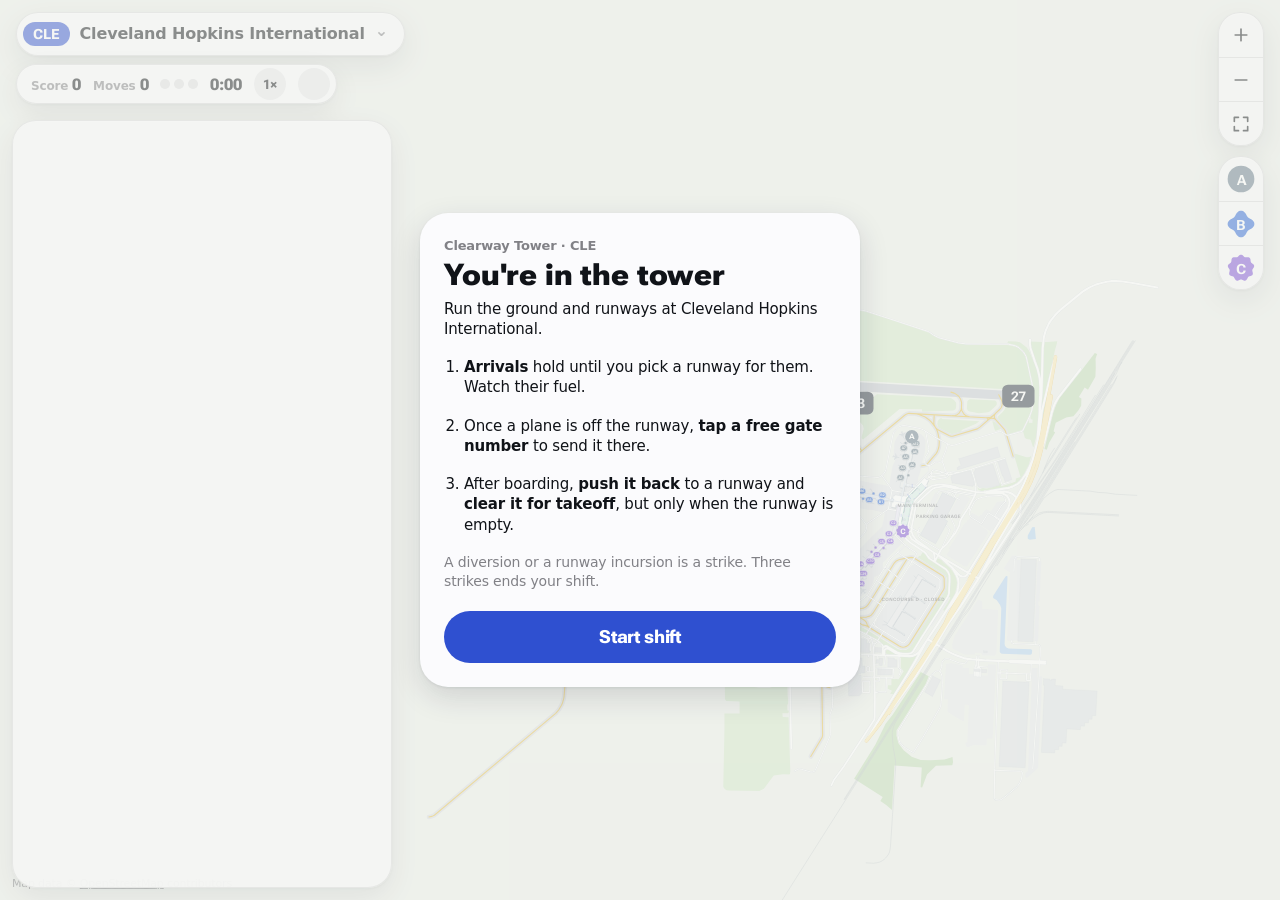
==== commit f140c386: "Planes at true scale, drawn above gates and badges Zoomed out, planes were blown up to at least 24 p" ====
--- a/index.html
+++ b/index.html
@@ -1243,8 +1243,8 @@
 }
 
 // ---------- Drawing aircraft ----------
+// aircraft go on top of the gate numbers and concourse badges: they're what you're controlling
 const layerAc = el('g', { class: 'ac-layer' });
-world.insertBefore(layerAc, layerGates);
 const layerTop = el('g', { class: 'tag-layer' });
 const selRoute = el('path', { class: 'sel-route', d: '', 'vector-effect': 'non-scaling-stroke' }, layerTop);
 const rwLabels = ENDS.map(e => {
@@ -1257,7 +1257,8 @@
 });
 let acF = 1, tagS = 1;
 function sizeAircraft() {
-  acF = Math.max(1, 24 / (38 * view.k));        // real size, or a narrowbody at least 24 px long (the others in proportion)
+  // real size, gently enlarged when zoomed far out so a narrowbody stays about 13 px long (the others in proportion)
+  acF = Math.hypot(1, 13 / (38 * view.k));
   tagS = 1.9 / view.k;                            // tags and runway names stay a readable size on screen
   const r = committed ? -committed.r / deg : 0;
   for (const l of rwLabels) l.g.setAttribute('transform', `translate(${l.p.x} ${l.p.y})${r ? ` rotate(${r})` : ''} scale(${tagS})`);
